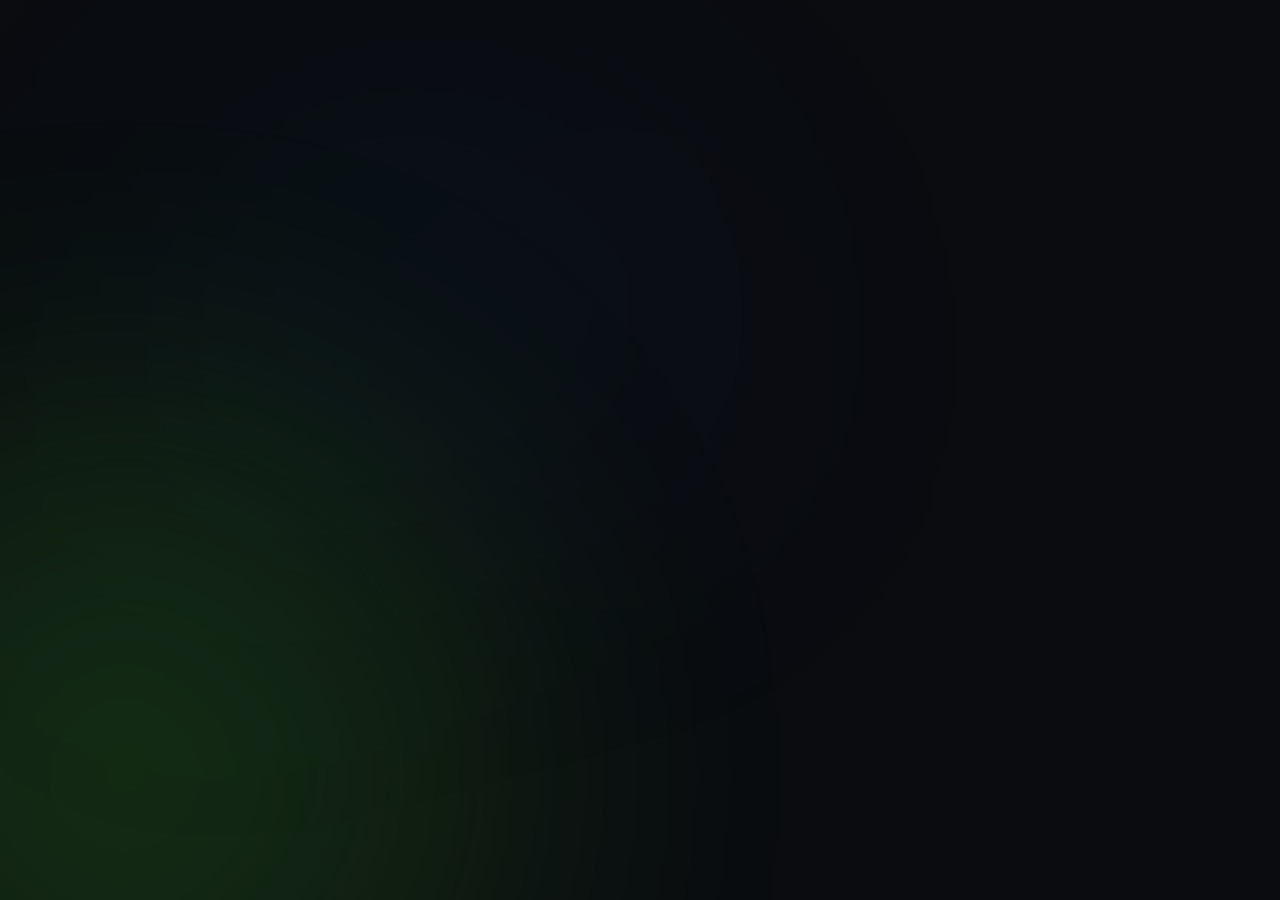
==== index.html @ 6e554c0b "Revert "feat: add Android parity views, navigation drawer, i18n, and motion updates" This reverts co" ====
<!DOCTYPE html>
<html lang="ru">
<head>
  <meta charset="UTF-8">
  <meta name="viewport" content="width=device-width, initial-scale=1.0">
  <meta name="robots" content="noindex, nofollow, noarchive, nosnippet, noimageindex">
  <meta name="googlebot" content="noindex, nofollow, noarchive, nosnippet, noimageindex">
  <meta name="yandex" content="none">
  <meta name="theme-color" content="#0A0C10">
  <meta name="description" content="Xylen Platform: сводка клиентских отчётов Android, сетевых счётчиков и журнала событий приложения.">
  <title>Xylen Platform • Сводка мобильных отчётов</title>
  <link rel="stylesheet" href="css/styles.css?v=2.7.0">
  <link rel="stylesheet" href="css/home-expansion.css?v=1.0.0">
  <link rel="stylesheet" href="css/experience.css?v=1.0.0">
  <link rel="stylesheet" href="css/architecture-motion.css?v=1.1.0">
  <link rel="stylesheet" href="css/xylen-motion.css?v=1.7.0">
  <link rel="icon" type="image/png" href="assets/xylen-icon.png">
  <link rel="stylesheet" href="css/gatekeeper.css?v=1.0.0">
  <script src="js/gatekeeper.js?v=1.0.0"></script>
</head>
<body>
  <!-- ========================================================================
       PRIVATE PROTOTYPE GATEKEEPER OVERLAY
       ======================================================================== -->
  <div id="private-gatekeeper-overlay" class="private-gatekeeper-overlay" style="display:none;">
    <div class="gatekeeper-card">
      <picture>
        <img src="assets/xylen-logo-white.png" alt="Xylen Management" class="gatekeeper-logo">
      </picture>
      <div class="gatekeeper-badge">
        <span class="gatekeeper-badge-dot"></span>
        <span>Приватный прототип</span>
      </div>
      <h1 class="gatekeeper-title">Xylen Platform</h1>
      <p class="gatekeeper-desc">
        Данный портал находится в стадии закрытого тестирования. Просмотр доступен только по персональной пригласительной ссылке владельца проекта.
      </p>
      <form id="gatekeeper-form" class="gatekeeper-form" autocomplete="off">
        <div class="gatekeeper-input-wrap">
          <span class="gatekeeper-icon" aria-hidden="true">🔒</span>
          <input type="password" id="gatekeeper-key-input" class="gatekeeper-input" placeholder="Введите ключ доступа..." autocomplete="current-password" required>
        </div>
        <div id="gatekeeper-error" class="gatekeeper-error"></div>
        <button type="submit" class="gatekeeper-submit-btn">Разблокировать доступ</button>
      </form>
      <div class="gatekeeper-foot-note">
        Если вы перешли по специальной ссылке с ключом, сайт откроется автоматически.
      </div>
    </div>
  </div>
  <!-- ========================================================================
       00 — SHORT TYPOGRAPHIC LOADER (Benchmark Jitter / ROG)
       ======================================================================== -->
  <div id="loading-screen" class="loading-screen">
    <div class="loader-content">
      <div class="loader-logo-wrap">
        <img src="assets/xylen-icon.png" alt="Xylen Monogram" class="loader-icon">
      </div>
      <div class="loader-typographic" id="loader-typographic">
        <span class="char c1">X</span>
        <span class="char c2">Y</span>
        <span class="char c3">L</span>
        <span class="char c4">E</span>
        <span class="char c5">N</span>
      </div>
      <div class="loader-line-track">
        <div class="loader-line-progress"></div>
      </div>
    </div>
  </div>

  <!-- Scroll Progress Indicator Line -->
  <div id="scroll-progress-line" class="scroll-progress-line"></div>

  <!-- ========================================================================
       COMPACT NAVIGATION DRAWER / MODAL
       Opens on clicking hamburger or on mobile screen
       ======================================================================== -->
  <div id="compact-nav-drawer" class="compact-nav-drawer" role="dialog" aria-label="Меню сайта" aria-modal="false" aria-hidden="true" inert>
    <div class="drawer-backdrop" onclick="window.toggleNavDrawer(false);"></div>
    <div class="drawer-sheet">
      <div class="drawer-header">
        <span class="drawer-menu-title">Настройки</span>
        <button class="drawer-close-btn" onclick="window.toggleNavDrawer(false);" aria-label="Закрыть меню">✕</button>
      </div>
      <div class="drawer-footer-controls">
        <!-- Language Switcher inside Drawer -->
        <div class="drawer-control-group">
          <div class="drawer-group-label">Язык интерфейса / Til / Language</div>
          <div class="drawer-lang-row" role="group" aria-label="Язык интерфейса">
            <button class="lang-text-btn active" data-lang="ru" onclick="window.selectLanguage('ru');">
              <span>🇷🇺</span> <span>RU</span>
            </button>
            <button class="lang-text-btn" data-lang="uz" onclick="window.selectLanguage('uz');">
              <span>🇺🇿</span> <span>UZ</span>
            </button>
            <button class="lang-text-btn" data-lang="en" onclick="window.selectLanguage('en');">
              <span>🇬🇧</span> <span>EN</span>
            </button>
          </div>
        </div>

        <!-- Theme Toggle inside Drawer -->
        <div class="drawer-control-group">
          <div class="drawer-group-label">Режим оформления</div>
          <button id="drawer-theme-toggle" class="drawer-theme-pill-btn" onclick="window.toggleTheme();">
            <span id="drawer-theme-icon" class="theme-icon-symbol">☀️</span>
            <span id="drawer-theme-text">Тёмная тема</span>
          </button>
        </div>

        <div class="app-drawer-logout-row">
          <button class="app-drawer-logout-btn" type="button" onclick="window.toggleNavDrawer(false); window.xylenLogout();">
            <span aria-hidden="true">🔒</span>
            <span>Выйти из защищённого режима</span>
          </button>
        </div>
        <!-- Manager Access Console Button -->
        <button type="button" class="btn btn-secondary btn-full drawer-manager-btn" onclick="window.requestAdminConsole(); window.toggleNavDrawer(false);">
          <span class="pulse-dot green"></span>
          <span data-i18n="manager_btn">Менеджер</span>
        </button>
      </div>
    </div>
  </div>

  <!-- ========================================================================
       ALWAYS FLOATING FRAMELESS ISLAND WORKSPACE NAVIGATION
       - Equal 48px height across Logo, Menu, and Hamburger
       - Always pinned at the top on scroll. Zero disappearing, zero second manager!
       ======================================================================== -->
  <header id="top-navbar" class="top-navbar floating-island">
    <div class="nav-island-inner">
      <!-- Xylen Management logo lockup -->
      <a href="#" class="brand-badge-clean" id="brand-badge-logo" onclick="window.switchPage('page-overview'); return false;" title="Xylen Platform">
        <picture class="brand-lockup">
          <img src="assets/xylen-logo-white.png" alt="Xylen Management" class="brand-lockup-dark">
          <img src="assets/xylen-logo.png" alt="" aria-hidden="true" class="brand-lockup-light">
        </picture>
      </a>

      <!-- Wide tab strip with a sliding active state -->
      <nav class="main-nav-menu" id="main-nav-menu" aria-label="Разделы Xylen Workspace">
        <div class="nav-active-pill" id="nav-active-pill"></div>
        <button class="nav-page-btn active" data-page="page-overview" data-i18n="nav_overview">
          Обзор
        </button>
        <button class="nav-page-btn" data-page="page-devices" data-i18n="nav_devices">
          Устройства
        </button>
        <button class="nav-page-btn" data-page="page-traffic" data-i18n="nav_traffic">
          Трафик
        </button>
        <button class="nav-page-btn" data-page="page-releases" data-i18n="nav_releases">
          Релизы
        </button>
        <button class="nav-page-btn" data-page="page-about" data-i18n="nav_about">
          О платформе
        </button>
      </nav>

      <!-- Right Menu Trigger: Exact same 48px height rhythm -->
      <div class="header-menu-pill">
        <button class="header-logout-pill-btn" type="button" onclick="window.xylenLogout();" title="Заблокировать доступ / Выйти" aria-label="Выйти">
          <span class="logout-icon" aria-hidden="true">🔒</span>
          <span class="logout-label">Выход</span>
        </button>
        <button id="compact-hamburger-btn-header" class="header-hamburger-trigger" data-i18n-attr="title:drawer_open;aria-label:drawer_open" title="Открыть меню" aria-label="Открыть меню" aria-controls="compact-nav-drawer" aria-expanded="false" onclick="window.toggleNavDrawer(true);">
          <span class="hamburger-bars-wrap">
            <span class="hamburger-bar"></span>
            <span class="hamburger-bar"></span>
            <span class="hamburger-bar"></span>
          </span>
          <span class="hamburger-txt" data-i18n="menu_btn">Меню</span>
        </button>
      </div>
    </div>
  </header>

  <!-- ========================================================================
       01 — SECTION: OVERVIEW (Hero, Pillars, CTA Buttons, KPIs below, Card Stack)
       ======================================================================== -->
  <main id="page-overview" class="page-section active">
    <div class="container">
      <!-- Spacious Hero Block Inspired by Jitter -->
      <section class="overview-hero-block reveal-on-scroll">
        <canvas id="hero-field" class="hero-field" aria-hidden="true"></canvas>
        <h1 class="hero-statement-title" data-i18n="overview_hero_title">
          Silent Motion
        </h1>
        <p class="hero-statement-desc" data-i18n="overview_hero_sub">
          Платформа собирает отчёты Android только после согласия. Радиопараметры и журнал iOS на сайт не передаются.
        </p>

        <!-- Staggered Animated Technical Pillars Sequence -->
        <div class="hero-engineering-pillars reveal-on-scroll">
          <div class="eng-pillar-card" style="--pillar-delay: 0.08s;">
            <div class="pillar-top-row">
              <span class="pillar-icon">📡</span>
              <span class="pillar-badge">Радиомодем</span>
            </div>
            <h4 class="pillar-title">Прямой съём с радиочипа</h4>
            <p class="pillar-desc">Сайт получает от Android разрешённые операторские сведения и сотовые счётчики, но не параметры сигнала или вышки.</p>
          </div>

          <div class="eng-pillar-card" style="--pillar-delay: 0.16s;">
            <div class="pillar-top-row">
              <span class="pillar-icon">⚡</span>
              <span class="pillar-badge">Отчёт клиента</span>
            </div>
            <h4 class="pillar-title">События приложения</h4>
            <p class="pillar-desc">После согласия Android отправляет события и счётчики в JSON-отчётах.</p>
          </div>

          <div class="eng-pillar-card" style="--pillar-delay: 0.24s;">
            <div class="pillar-top-row">
              <span class="pillar-icon">🛡️</span>
              <span class="pillar-badge">Billing Guard</span>
            </div>
            <h4 class="pillar-title">Доступ владельца</h4>
            <p class="pillar-desc">Подробные отчёты доступны владельцу после проверки Cloudflare Access.</p>
          </div>

          <div class="eng-pillar-card" style="--pillar-delay: 0.32s;">
            <div class="pillar-top-row">
              <span class="pillar-icon">🔋</span>
              <span class="pillar-badge">Локальный журнал</span>
            </div>
            <h4 class="pillar-title">Журнал iOS</h4>
            <p class="pillar-desc">Изученный исходный код iOS хранит журнал на устройстве и не отправляет его в веб API.</p>
          </div>
        </div>

        <!-- Prominent Enlarged Primary CTA Buttons -->
        <div class="hero-actions-row enlarged-cta-row">
          <button class="btn btn-hero-primary-lg" onclick="window.switchPage('page-devices');" data-i18n="btn_hero_connect">
            <span class="pulse-dot green"></span>
            <span>Мониторинг радиоэфира</span>
            <span class="btn-arrow-icon">➔</span>
          </button>
          <button class="btn btn-hero-secondary-lg" onclick="window.switchPage('page-releases');" data-i18n="btn_hero_releases">
            <span class="platforms-mini-icons">
              <img src="assets/icon-android.svg" alt="Android" class="p-icon">
              <img src="assets/icon-ios.svg" alt="iOS" class="p-icon">
            </span>
            <span>Центр загрузки клиентов</span>
          </button>
        </div>

        <!-- Social Proof Strip: Strictly 5 Supported Telecom Operators of Uzbekistan and United Kingdom -->
        <div class="social-proof-strip">
          <div class="social-proof-title" data-i18n="social_proof_title">
            Прямая совместимость с базовыми станциями операторов связи Узбекистана и Великобритании:
          </div>
          <div class="operator-logos-grid">
            <div class="operator-pill"><span class="op-flag">🇺🇿</span> Ucell UZ</div>
            <div class="operator-pill"><span class="op-flag">🇺🇿</span> UMS</div>
            <div class="operator-pill"><span class="op-flag">🇺🇿</span> Beeline UZ</div>
            <div class="operator-pill"><span class="op-flag">🇬🇧</span> O2 UK</div>
            <div class="operator-pill"><span class="op-flag">🇬🇧</span> Three UK</div>
          </div>
        </div>
      </section>

      <section class="consent-interlude reveal-on-scroll" aria-labelledby="consent-interlude-title">
        <div class="consent-interlude-copy">
          <span class="consent-interlude-kicker"><i aria-hidden="true"></i><span data-i18n="interlude_kicker">ПРИНЦИП ПЕРЕДАЧИ · 01</span></span>
          <h2 id="consent-interlude-title"><span data-i18n="interlude_title_lead">Сначала —</span><br><em data-i18n="interlude_title_focus">согласие.</em></h2>
          <p data-i18n="interlude_desc">Android отправляет отчёт только после согласия. Ниже — путь данных от клиента до сводки.</p>
        </div>
        <ol class="consent-interlude-steps" aria-label="Путь отчёта" data-i18n-attr="aria-label:interlude_path_label">
          <li><span class="interlude-step-index">01</span><span data-i18n="interlude_step_1">РАЗРЕШИТЬ</span></li>
          <li><span class="interlude-step-index">02</span><span data-i18n="interlude_step_2">ОТПРАВИТЬ ОТЧЁТ</span></li>
          <li><span class="interlude-step-index">03</span><span data-i18n="interlude_step_3">ПОКАЗАТЬ СВОДКУ</span></li>
        </ol>
        <span class="consent-interlude-orbit" aria-hidden="true"></span>
      </section>

      <section class="data-path-story" id="data-path-story" aria-labelledby="data-path-story-title">
        <div class="data-path-story-heading">
          <div class="data-path-story-copy">
            <span class="data-path-story-kicker"><i aria-hidden="true"></i><span data-i18n="path_story_kicker">XYLEN / ПУТЬ ДАННЫХ · 01—05</span></span>
            <h2 id="data-path-story-title" data-i18n="path_story_title">От согласия до сводки</h2>
            <p data-i18n="path_story_desc">Пять сцен показывают, что сообщает Android, что получает сайт и какие данные остаются на устройстве.</p>
          </div>
          <div class="data-path-progress" aria-hidden="true">
            <span class="data-path-progress-label" data-i18n="path_story_progress">ПЯТЬ ЭТАПОВ</span>
            <span class="data-path-progress-count"><b>01</b><i>/</i>05</span>
            <span class="data-path-progress-track"><i></i><i></i><i></i><i></i><i></i></span>
          </div>
        </div>

        <div class="data-path-stack">
          <article class="data-path-card" data-path-card data-path-side="1" aria-labelledby="path-story-card-1-title">
            <div class="path-card-shell">
              <div class="path-card-copy">
                <div class="path-card-overline"><span>01</span><i></i><span>CONSENT GATE</span></div>
                <h3 id="path-story-card-1-title" data-i18n="path_story_1_title">Согласие включает передачу</h3>
                <p data-i18n="path_story_1_desc">Отчёт Android отправляется в веб-сервис только после действия пользователя.</p>
                <span class="path-card-footnote" data-i18n="path_story_visual_note">АНИМИРОВАННАЯ СХЕМА · НЕ ЖИВЫЕ ДАННЫЕ</span>
              </div>
              <div class="path-card-visual" aria-hidden="true">
                <div class="path-scene-stage scene-consent">
                  <div class="scene-horizon"></div><i class="scene-ring scene-ring-a"></i><i class="scene-ring scene-ring-b"></i><i class="scene-ring scene-ring-c"></i>
                  <span class="scene-signal scene-signal-a"></span><span class="scene-signal scene-signal-b"></span><span class="scene-signal scene-signal-c"></span>
                  <div class="scene-permission-card"><span>XYLEN / ANDROID</span><b>USER CONSENT</b><i class="scene-toggle"><i></i></i><small>TRANSMISSION READY</small></div>
                  <div class="scene-consent-shield"><b>✓</b><small>01</small></div>
                  <span class="scene-shard scene-shard-a"></span><span class="scene-shard scene-shard-b"></span>
                </div>
              </div>
            </div>
          </article>

          <article class="data-path-card" data-path-card data-path-side="-1" aria-labelledby="path-story-card-2-title">
            <div class="path-card-shell">
              <div class="path-card-copy">
                <div class="path-card-overline"><span>02</span><i></i><span>ANDROID REPORT</span></div>
                <h3 id="path-story-card-2-title" data-i18n="path_story_2_title">Клиент формирует отчёт</h3>
                <p data-i18n="path_story_2_desc">Приложение собирает JSON-событие и доступные ему счётчики устройства.</p>
                <span class="path-card-footnote" data-i18n="path_story_visual_note">АНИМИРОВАННАЯ СХЕМА · НЕ ЖИВЫЕ ДАННЫЕ</span>
              </div>
              <div class="path-card-visual" aria-hidden="true">
                <div class="path-scene-stage scene-report">
                  <div class="scene-horizon"></div><i class="scene-ring scene-ring-a"></i><i class="scene-ring scene-ring-b"></i>
                  <div class="scene-report-phone"><i class="scene-phone-speaker"></i><span>REPORT / JSON</span><b>{</b><i class="scene-code-line w-1"></i><i class="scene-code-line w-2"></i><i class="scene-code-line w-3"></i><i class="scene-code-line w-4"></i><b>}</b><small>CLIENT EVENT</small></div>
                  <div class="scene-report-chip scene-report-chip-a"><i></i><span>EVENT</span><b>→</b></div>
                  <div class="scene-report-chip scene-report-chip-b"><i></i><span>COUNTERS</span><b>+</b></div>
                  <span class="scene-report-trail"></span><span class="scene-report-node"></span>
                </div>
              </div>
            </div>
          </article>

          <article class="data-path-card" data-path-card data-path-side="1" aria-labelledby="path-story-card-3-title">
            <div class="path-card-shell">
              <div class="path-card-copy">
                <div class="path-card-overline"><span>03</span><i></i><span>WEB API</span></div>
                <h3 id="path-story-card-3-title" data-i18n="path_story_3_title">API принимает полученные данные</h3>
                <p data-i18n="path_story_3_desc">Доставка зависит от сети. Сервер принимает только те события и счётчики, которые действительно пришли.</p>
                <span class="path-card-footnote" data-i18n="path_story_visual_note">АНИМИРОВАННАЯ СХЕМА · НЕ ЖИВЫЕ ДАННЫЕ</span>
              </div>
              <div class="path-card-visual" aria-hidden="true">
                <div class="path-scene-stage scene-api">
                  <div class="scene-horizon"></div><i class="scene-ring scene-ring-a"></i><i class="scene-ring scene-ring-b"></i><i class="scene-ring scene-ring-c"></i>
                  <span class="scene-api-lane scene-api-lane-a"></span><span class="scene-api-lane scene-api-lane-b"></span><span class="scene-api-lane scene-api-lane-c"></span>
                  <i class="scene-api-packet scene-api-packet-a"></i><i class="scene-api-packet scene-api-packet-b"></i><i class="scene-api-packet scene-api-packet-c"></i>
                  <div class="scene-api-gateway"><i class="scene-gateway-face"></i><i class="scene-gateway-face"></i><i class="scene-gateway-face"></i><b>API</b><small>RECEIVED</small></div>
                  <span class="scene-api-base"></span>
                </div>
              </div>
            </div>
          </article>

          <article class="data-path-card" data-path-card data-path-side="-1" aria-labelledby="path-story-card-4-title">
            <div class="path-card-shell">
              <div class="path-card-copy">
                <div class="path-card-overline"><span>04</span><i></i><span>PUBLIC SUMMARY</span></div>
                <h3 id="path-story-card-4-title" data-i18n="path_story_4_title">Публичная часть показывает сводку</h3>
                <p data-i18n="path_story_4_desc">Открытая страница использует агрегированные полученные отчёты и не выдаёт иллюстрацию за измерение.</p>
                <span class="path-card-footnote" data-i18n="path_story_visual_note">АНИМИРОВАННАЯ СХЕМА · НЕ ЖИВЫЕ ДАННЫЕ</span>
              </div>
              <div class="path-card-visual" aria-hidden="true">
                <div class="path-scene-stage scene-summary">
                  <div class="scene-horizon"></div><i class="scene-ring scene-ring-a"></i><i class="scene-ring scene-ring-b"></i>
                  <div class="scene-summary-orbit"><i></i><i></i><i></i><i></i><i></i><i></i></div>
                  <div class="scene-summary-chart"><span class="scene-chart-label">AGGREGATE VIEW</span><div class="scene-chart-bars"><i></i><i></i><i></i><i></i><i></i><i></i><i></i></div><span class="scene-chart-floor"></span></div>
                  <span class="scene-summary-ray scene-summary-ray-a"></span><span class="scene-summary-ray scene-summary-ray-b"></span>
                  <i class="scene-summary-node scene-summary-node-a"></i><i class="scene-summary-node scene-summary-node-b"></i><i class="scene-summary-node scene-summary-node-c"></i>
                </div>
              </div>
            </div>
          </article>

          <article class="data-path-card" data-path-card data-path-side="1" aria-labelledby="path-story-card-5-title">
            <div class="path-card-shell">
              <div class="path-card-copy">
                <div class="path-card-overline"><span>05</span><i></i><span>ON-DEVICE ONLY</span></div>
                <h3 id="path-story-card-5-title" data-i18n="path_story_5_title">Журнал iOS остаётся на устройстве</h3>
                <p data-i18n="path_story_5_desc">Изученная версия iOS-клиента хранит журнал локально и не отправляет его в веб API.</p>
                <span class="path-card-footnote" data-i18n="path_story_visual_note">АНИМИРОВАННАЯ СХЕМА · НЕ ЖИВЫЕ ДАННЫЕ</span>
              </div>
              <div class="path-card-visual" aria-hidden="true">
                <div class="path-scene-stage scene-ios">
                  <div class="scene-horizon"></div><i class="scene-ring scene-ring-a"></i><i class="scene-ring scene-ring-b"></i>
                  <div class="scene-ios-phone"><i class="scene-ios-notch"></i><span>LOCAL ACTIVITY LOG</span><i class="scene-log-line l-1"></i><i class="scene-log-line l-2"></i><i class="scene-log-line l-3"></i><i class="scene-log-line l-4"></i><i class="scene-log-line l-5"></i><small>ON THIS DEVICE</small></div>
                  <span class="scene-ios-boundary"></span><span class="scene-ios-route"></span><span class="scene-ios-stop">×</span>
                  <i class="scene-ios-node scene-ios-node-a"></i><i class="scene-ios-node scene-ios-node-b"></i>
                </div>
              </div>
            </div>
          </article>
        </div>
      </section>

      <!-- ====================================================================
           DEDICATED KPI SHOWCASE SECTION (Emerged on scroll below the hero)
           Rare 3D tilt, cyber-borders, live odometer numbers, zero clutter
           ==================================================================== -->
      <section class="kpi-showcase-section reveal-on-scroll">
        <div class="kpi-section-lead">
          <span class="kpi-lead-badge"><span class="pulse-dot green"></span> РАДИОЭФИР В РЕАЛЬНОМ ВРЕМЕНИ</span>
          <h3 class="kpi-lead-title">Ключевые показатели сотовой телеметрии</h3>
        </div>

        <div class="kpi-grid-4">
          <div class="kpi-card hover-glow-card" onclick="window.switchPage('page-devices');">
            <div class="kpi-header">
              <span class="kpi-tag" data-i18n="kpi_devices">Реальные устройства</span>
              <span class="pulse-dot green"></span>
            </div>
            <div class="kpi-number" id="kpi-devices-count">—</div>
            <div class="kpi-sub" data-i18n="kpi_devices_sub">активно в радиоэфире</div>
          </div>

          <div class="kpi-card hover-glow-card" onclick="window.switchPage('page-devices');">
            <div class="kpi-header">
              <span class="kpi-tag" data-i18n="kpi_sims">Активные SIM-слоты</span>
              <span class="pulse-dot cyan"></span>
            </div>
            <div class="kpi-number" id="kpi-sims-count">—</div>
            <div class="kpi-sub" data-i18n="kpi_sims_sub">обнаружено в аппаратах</div>
          </div>

          <div class="kpi-card hover-glow-card" onclick="window.switchPage('page-traffic');">
            <div class="kpi-header">
              <span class="kpi-tag" data-i18n="kpi_traffic">Сотовый трафик</span>
              <span class="pulse-dot green"></span>
            </div>
            <div class="kpi-number" id="kpi-traffic-count">—</div>
            <div class="kpi-sub" data-i18n="kpi_traffic_sub">счётчики из Android-отчётов</div>
          </div>

          <div class="kpi-card hover-glow-card" onclick="window.switchPage('page-traffic');">
            <div class="kpi-header">
              <span class="kpi-tag" data-i18n="kpi_speed">Скорость радиоканала</span>
              <span class="pulse-dot cyan"></span>
            </div>
            <div class="kpi-number" id="kpi-speed-count">—</div>
            <div class="kpi-sub" data-i18n="kpi_speed_sub">текущий поток SIM-данных</div>
          </div>
        </div>
      </section>

      <!-- ====================================================================
           INTERACTIVE ROTATING MOTION MODULES CAROUSEL
           Exactly 5 modules in a continuous auto-sliding horizontal track
           ==================================================================== -->
      <section class="motion-carousel-section reveal-on-scroll">
        <div class="section-title-strip">
          <div>
            <h2 class="section-heading" data-i18n="motion_section_title">Инженерные модули Xylen Motion</h2>
            <p class="section-desc" data-i18n="motion_section_sub">5 интерактивных непрерывно вращающихся компонентов контроля радиоканала и сотовой телеметрии</p>
          </div>
          <div class="carousel-control-pills">
            <button class="carousel-btn prev" id="carousel-prev-btn" title="Назад">‹</button>
            <button class="carousel-btn next" id="carousel-next-btn" title="Вперед">›</button>
          </div>
        </div>

        <!-- Auto-Rotating Horizontal Carousel Container -->
        <div class="motion-carousel-viewport" id="motion-carousel-viewport">
          <div class="motion-carousel-track" id="motion-carousel-track">
            
            <!-- Module 1: user-controlled consent -->
            <div class="motion-card hover-glow-card" data-module-id="mod-spectrum" onclick="window.openMotionModal('mod-spectrum');">
              <div class="motion-preview-box">
                <video class="motion-preview-video" autoplay loop muted playsinline preload="none" aria-hidden="true"><source src="assets/motion-consent.webm" type="video/webm"></video>
                <span class="motion-video-shade" aria-hidden="true"></span>
                <span class="motion-video-index" aria-hidden="true">XYLEN / 01 — 05</span>
                <div class="motion-play-tag">↻ Видео-схема · цикл</div>
              </div>
              <div class="motion-card-footer">
                <div class="motion-badge">01 • Согласие</div>
                <div class="motion-title" data-i18n="mod1_title">Согласие пользователя</div>
                <div class="motion-sub" data-i18n="mod1_sub">Отправка Android-отчёта включается самим пользователем.</div>
              </div>
            </div>

            <!-- Module 2: Android client report -->
            <div class="motion-card hover-glow-card" data-module-id="mod-deltastream" onclick="window.openMotionModal('mod-deltastream');">
              <div class="motion-preview-box">
                <video class="motion-preview-video" autoplay loop muted playsinline preload="none" aria-hidden="true"><source src="assets/motion-report.webm" type="video/webm"></video>
                <span class="motion-video-shade" aria-hidden="true"></span>
                <span class="motion-video-index" aria-hidden="true">XYLEN / 02 — 05</span>
                <div class="motion-play-tag">↻ Видео-схема · цикл</div>
              </div>
              <div class="motion-card-footer">
                <div class="motion-badge">02 • Отчёт</div>
                <div class="motion-title" data-i18n="mod2_title">Отчёт приложения</div>
                <div class="motion-sub" data-i18n="mod2_sub">JSON-события и доступные клиентские счётчики.</div>
              </div>
            </div>

            <!-- Module 3: public aggregate -->
            <div class="motion-card hover-glow-card" data-module-id="mod-vault" onclick="window.openMotionModal('mod-vault');">
              <div class="motion-preview-box">
                <video class="motion-preview-video" autoplay loop muted playsinline preload="none" aria-hidden="true"><source src="assets/motion-summary.webm" type="video/webm"></video>
                <span class="motion-video-shade" aria-hidden="true"></span>
                <span class="motion-video-index" aria-hidden="true">XYLEN / 03 — 05</span>
                <div class="motion-play-tag">↻ Видео-схема · цикл</div>
              </div>
              <div class="motion-card-footer">
                <div class="motion-badge">03 • Сводка</div>
                <div class="motion-title" data-i18n="mod3_title">Публичная сводка</div>
                <div class="motion-sub" data-i18n="mod3_sub">Открытый endpoint показывает агрегированные числа.</div>
              </div>
            </div>

            <!-- Module 4: owner-only access -->
            <div class="motion-card hover-glow-card" data-module-id="mod-celltower" onclick="window.openMotionModal('mod-celltower');">
              <div class="motion-preview-box">
                <video class="motion-preview-video" autoplay loop muted playsinline preload="none" aria-hidden="true"><source src="assets/motion-access.webm" type="video/webm"></video>
                <span class="motion-video-shade" aria-hidden="true"></span>
                <span class="motion-video-index" aria-hidden="true">XYLEN / 04 — 05</span>
                <div class="motion-play-tag">↻ Видео-схема · цикл</div>
              </div>
              <div class="motion-card-footer">
                <div class="motion-badge">04 • Доступ</div>
                <div class="motion-title" data-i18n="mod4_title">Просмотр владельцем</div>
                <div class="motion-sub" data-i18n="mod4_sub">Подробный журнал закрыт проверкой Cloudflare Access.</div>
              </div>
            </div>

            <!-- Module 5: local iOS activity log -->
            <div class="motion-card hover-glow-card" data-module-id="mod-billing" onclick="window.openMotionModal('mod-billing');">
              <div class="motion-preview-box">
                <video class="motion-preview-video" autoplay loop muted playsinline preload="none" aria-hidden="true"><source src="assets/motion-ios-local.webm" type="video/webm"></video>
                <span class="motion-video-shade" aria-hidden="true"></span>
                <span class="motion-video-index" aria-hidden="true">XYLEN / 05 — 05</span>
                <div class="motion-play-tag">↻ Видео-схема · цикл</div>
              </div>
              <div class="motion-card-footer">
                <div class="motion-badge">05 • iOS</div>
                <div class="motion-title" data-i18n="mod5_title">Журнал iOS</div>
                <div class="motion-sub" data-i18n="mod5_sub">В этой версии приложения журнал остаётся на устройстве.</div>
              </div>
            </div>

            <!-- Duplicate Set for Seamless Continuous Infinite Orbit Loop (Cards 6 to 10) -->
            <!-- Module 1 Dup: user-controlled consent -->
            <div class="motion-card hover-glow-card" data-module-id="mod-spectrum" onclick="window.openMotionModal('mod-spectrum');">
              <div class="motion-preview-box">
                <video class="motion-preview-video" autoplay loop muted playsinline preload="none" aria-hidden="true"><source src="assets/motion-consent.webm" type="video/webm"></video>
                <span class="motion-video-shade" aria-hidden="true"></span>
                <span class="motion-video-index" aria-hidden="true">XYLEN / 01 — 05</span>
                <div class="motion-play-tag">↻ Видео-схема · цикл</div>
              </div>
              <div class="motion-card-footer">
                <div class="motion-badge">01 • Согласие</div>
                <div class="motion-title" data-i18n="mod1_title">Согласие пользователя</div>
                <div class="motion-sub" data-i18n="mod1_sub">Отправка Android-отчёта включается самим пользователем.</div>
              </div>
            </div>

            <!-- Module 2 Dup: Android client report -->
            <div class="motion-card hover-glow-card" data-module-id="mod-deltastream" onclick="window.openMotionModal('mod-deltastream');">
              <div class="motion-preview-box">
                <video class="motion-preview-video" autoplay loop muted playsinline preload="none" aria-hidden="true"><source src="assets/motion-report.webm" type="video/webm"></video>
                <span class="motion-video-shade" aria-hidden="true"></span>
                <span class="motion-video-index" aria-hidden="true">XYLEN / 02 — 05</span>
                <div class="motion-play-tag">↻ Видео-схема · цикл</div>
              </div>
              <div class="motion-card-footer">
                <div class="motion-badge">02 • Отчёт</div>
                <div class="motion-title" data-i18n="mod2_title">Отчёт приложения</div>
                <div class="motion-sub" data-i18n="mod2_sub">JSON-события и доступные клиентские счётчики.</div>
              </div>
            </div>

            <!-- Module 3 Dup: public aggregate -->
            <div class="motion-card hover-glow-card" data-module-id="mod-vault" onclick="window.openMotionModal('mod-vault');">
              <div class="motion-preview-box">
                <video class="motion-preview-video" autoplay loop muted playsinline preload="none" aria-hidden="true"><source src="assets/motion-summary.webm" type="video/webm"></video>
                <span class="motion-video-shade" aria-hidden="true"></span>
                <span class="motion-video-index" aria-hidden="true">XYLEN / 03 — 05</span>
                <div class="motion-play-tag">↻ Видео-схема · цикл</div>
              </div>
              <div class="motion-card-footer">
                <div class="motion-badge">03 • Сводка</div>
                <div class="motion-title" data-i18n="mod3_title">Публичная сводка</div>
                <div class="motion-sub" data-i18n="mod3_sub">Открытый endpoint показывает агрегированные числа.</div>
              </div>
            </div>

            <!-- Module 4 Dup: owner-only access -->
            <div class="motion-card hover-glow-card" data-module-id="mod-celltower" onclick="window.openMotionModal('mod-celltower');">
              <div class="motion-preview-box">
                <video class="motion-preview-video" autoplay loop muted playsinline preload="none" aria-hidden="true"><source src="assets/motion-access.webm" type="video/webm"></video>
                <span class="motion-video-shade" aria-hidden="true"></span>
                <span class="motion-video-index" aria-hidden="true">XYLEN / 04 — 05</span>
                <div class="motion-play-tag">↻ Видео-схема · цикл</div>
              </div>
              <div class="motion-card-footer">
                <div class="motion-badge">04 • Доступ</div>
                <div class="motion-title" data-i18n="mod4_title">Просмотр владельцем</div>
                <div class="motion-sub" data-i18n="mod4_sub">Подробный журнал закрыт проверкой Cloudflare Access.</div>
              </div>
            </div>

            <!-- Module 5 Dup: local iOS activity log -->
            <div class="motion-card hover-glow-card" data-module-id="mod-billing" onclick="window.openMotionModal('mod-billing');">
              <div class="motion-preview-box">
                <video class="motion-preview-video" autoplay loop muted playsinline preload="none" aria-hidden="true"><source src="assets/motion-ios-local.webm" type="video/webm"></video>
                <span class="motion-video-shade" aria-hidden="true"></span>
                <span class="motion-video-index" aria-hidden="true">XYLEN / 05 — 05</span>
                <div class="motion-play-tag">↻ Видео-схема · цикл</div>
              </div>
              <div class="motion-card-footer">
                <div class="motion-badge">05 • iOS</div>
                <div class="motion-title" data-i18n="mod5_title">Журнал iOS</div>
                <div class="motion-sub" data-i18n="mod5_sub">В этой версии приложения журнал остаётся на устройстве.</div>
              </div>
            </div>

          </div>
        </div>
      </section>

      <!-- Client Telemetry Ingestion Strip -->
      <section class="quick-connect-strip reveal-on-scroll">
        <div class="quick-connect-card">
          <div class="connect-info-block">
            <div class="connect-title" data-i18n="connect_title">Шлюз приёма мобильных клиентов Xylen</div>
            <div class="connect-desc" data-i18n="connect_desc">Android отправляет отчёты только после согласия. Изученный исходный код iOS хранит журнал на устройстве.</div>
          </div>
          <div class="connect-actions-block">
            <button class="btn btn-cyan" onclick="window.switchPage('page-releases');">
              <img src="assets/icon-android.svg" alt="Android" style="width:16px; height:16px;">
              <span data-i18n="connect_android">Android клиент</span>
            </button>
            <button class="btn btn-secondary" onclick="window.switchPage('page-releases');">
              <img src="assets/icon-ios.svg" alt="iOS" style="width:16px; height:16px;">
              <span data-i18n="connect_ios">iOS клиент</span>
            </button>
          </div>
        </div>
      </section>
    </div>
  </main>

  <!-- ========================================================================
       02 — SECTION: DEVICES (Live Cellular Radio Receiver & SIM Registry)
       Zero Fake Devices • Cellular-Only Data Rules
       ======================================================================== -->
  <main id="page-devices" class="page-section">
    <div class="container">
      <div class="section-title-strip reveal-on-scroll">
        <div style="display:flex; justify-content:space-between; align-items:flex-end; width:100%; flex-wrap:wrap; gap:16px;">
          <div>
            <h1 class="section-heading" data-i18n="devices_hero_title">Мониторинг пользователей и расхода</h1>
            <p class="section-desc" data-i18n="devices_hero_sub">Контроль команды в реальном времени: кто авторизован в приложении, на каких экранах находится, какие функции запускает и сколько тратит сотового трафика.</p>
          </div>
          <div style="display:flex; gap:10px; align-items:center;">
            <div class="card-status-badge">
              <span class="pulse-dot green"></span>
              <span>ШЛЮЗ СИНХРОНИЗАЦИИ АКТИВЕН</span>
            </div>
            <button class="btn btn-secondary btn-compact" onclick="window.refreshAuditNow();" title="Обновить сейчас">
              🔄 Обновить
            </button>
          </div>
        </div>
      </div>

      <!-- Quick Metrics Bar -->
      <div class="audit-kpi-bar reveal-on-scroll">
        <div class="audit-kpi-pill">
          <span class="kpi-label">Всего тестировщиков</span>
          <strong class="kpi-val" id="audit-kpi-total-users">0</strong>
        </div>
        <div class="audit-kpi-pill">
          <span class="kpi-label">Сейчас в сети</span>
          <strong class="kpi-val cyan" id="audit-kpi-online-users">0</strong>
        </div>
        <div class="audit-kpi-pill">
          <span class="kpi-label">Израсходовано за сегодня</span>
          <strong class="kpi-val green" id="audit-kpi-total-spend">0 МБ</strong>
        </div>
        <div class="audit-kpi-pill">
          <span class="kpi-label">Зафиксировано действий</span>
          <strong class="kpi-val" id="audit-kpi-total-actions">0</strong>
        </div>
      </div>

      <!-- Section: Active Users & Testers Grid -->
      <div class="user-audit-section reveal-on-scroll">
        <div class="user-audit-header">
          <h2 class="user-audit-title">Тестировщики приложения (Кто где находится и что использует)</h2>
        </div>
        <div id="audit-users-grid" class="audit-users-grid">
          <!-- Rendered dynamically by app.js -->
        </div>
      </div>

      <!-- Section: 2 Columns (Live Activity Feed + Spend Breakdown) -->
      <div class="audit-columns-row reveal-on-scroll">
        <!-- Column 1: Live Activity Feed (Кто куда заходит) -->
        <div class="audit-column-card">
          <div class="column-card-header">
            <div class="header-left">
              <span class="pulse-dot green"></span>
              <h3>Хронология действий (Кто куда заходит)</h3>
            </div>
            <span class="column-badge">LIVE STREAM</span>
          </div>
          <div class="audit-feed-scroll" id="audit-feed-container">
            <!-- Rendered dynamically by app.js -->
          </div>
        </div>

        <!-- Column 2: Data Spend Leaderboard (Кто сколько тратит) -->
        <div class="audit-column-card">
          <div class="column-card-header">
            <div class="header-left">
              <span class="pulse-dot cyan"></span>
              <h3>Расход трафика по пользователям</h3>
            </div>
            <span class="column-badge">CELLULAR DATA</span>
          </div>
          <div class="audit-spend-scroll" id="audit-spend-container">
            <!-- Rendered dynamically by app.js -->
          </div>
        </div>
      </div>

      <!-- Legacy devices container kept invisible for backward compatibility -->
      <div id="devices-container" style="display:none;"></div>
    </div>
  </main>

  <!-- ========================================================================
       03 — SECTION: TRAFFIC (Мониторинг сотового трафика)
       Standby Mode Waveform until real device transmits
       ======================================================================== -->
  <main id="page-traffic" class="page-section">
    <div class="container">
      <div class="section-title-strip reveal-on-scroll">
        <div>
          <h1 class="section-heading" data-i18n="traffic_hero_title">Мониторинг сотового трафика</h1>
          <p class="section-desc" data-i18n="traffic_hero_sub">Прямой поток микро-дельта пакетов (24 байта), мгновенная скорость и учет расхода подключенных устройств. Фиксируется исключительно сотовая связь.</p>
        </div>
        <div class="cellular-only-pill" data-i18n="traffic_cellular_only_badge">
          МОБИЛЬНЫЕ СЧЁТЧИКИ ИЗ ОТЧЁТОВ
        </div>
      </div>

      <!-- Dynamic Live Fluid Canvas Waveform -->
      <div class="traffic-pulse-card reveal-on-scroll">
        <div class="pulse-card-header">
          <div style="display:flex; align-items:center; gap:12px;">
            <span class="pulse-dot" id="waveform-status-dot"></span>
            <span class="pulse-card-title">Live Telemetry Waveform</span>
          </div>
          <div class="card-status-badge" id="waveform-status-badge">
            <span class="pulse-dot" id="waveform-badge-dot"></span>
            <span id="waveform-status-text" data-i18n="traffic_standby_badge">РЕЖИМ ОЖИДАНИЯ • СТЕНДБАЙ</span>
          </div>
        </div>

        <div class="traffic-canvas-wrap">
          <canvas id="traffic-canvas" width="1200" height="260"></canvas>
        </div>

        <div class="traffic-numbers-row">
          <div class="traffic-stat-item">
            <span class="stat-label" data-i18n="traffic_speed_label">Текущая скорость SIM:</span>
            <div class="stat-number cyan" id="traffic-live-speed">—</div>
          </div>
          <div class="traffic-stat-item">
            <span class="stat-label" data-i18n="traffic_today_label">Сотовый расход за сегодня:</span>
            <div class="stat-number" id="traffic-live-today">0.0 МБ</div>
          </div>
          <div class="traffic-stat-item">
            <span class="stat-label" data-i18n="traffic_packet_label">Получено событий:</span>
            <div class="stat-number" id="traffic-delta-size">—</div>
          </div>
        </div>
      </div>

      <!-- Client-reported network counters notice -->
      <div class="wifi-exclusion-card reveal-on-scroll">
        <span class="shield-badge">🛡️ БИЛЛИНГ И БЕЗОПАСНОСТЬ</span>
        <p data-i18n="traffic_wifi_excluded_notice">Сводка строится по мобильным счётчикам, присланным Android-клиентом. Сайт не проверяет тип сетевого интерфейса независимо.</p>
      </div>
    </div>
  </main>

  <!-- ========================================================================
       04 — SECTION: RELEASES & STEP-BY-STEP INSTALLATION GUIDES
       Separate clear onboarding for Android and iOS
       ======================================================================== -->
  <main id="page-releases" class="page-section">
    <div class="container">
      <div class="section-title-strip reveal-on-scroll">
        <h1 class="section-heading" data-i18n="releases_hero_title">Центр загрузки приложений</h1>
        <p class="section-desc" data-i18n="releases_hero_sub">Актуальные ссылки и сведения о доступных сборках Android и iOS.</p>
      </div>

      <!-- Two Clear Platform Cards: Android & iOS -->
      <div class="release-dual-platforms-grid reveal-on-scroll" id="releases-primary-grid">
        <!-- Google Android Card -->
        <div class="platform-install-card hover-glow-card">
          <div class="platform-card-header">
            <img src="assets/icon-android.svg" alt="Android" class="platform-big-icon">
            <div>
              <div class="platform-title" data-i18n="platform_android_title">Google Android</div>
              <div class="platform-subtitle" data-i18n="platform_android_desc">Клиент фоновой телеметрии для смартфонов и модемов Android 8.0 – 15.0+ (Samsung, Xiaomi, Pixel).</div>
            </div>
          </div>

          <div class="platform-meta-strip">
            <span class="spec-pill">Версия v5.3 (Сборка 29)</span>
            <span class="spec-pill">16.3 MB</span>
            <span class="spec-pill">Расход батареи &lt;0.1%</span>
          </div>

          <div class="platform-card-actions">
            <a href="https://files.catbox.moe/8uk579.apk" class="btn btn-cyan btn-full btn-large" data-i18n="btn_install_android">
              Скачать для Android
            </a>
            <button class="btn btn-secondary btn-full" onclick="window.openQrModal('https://files.catbox.moe/8uk579.apk', 'Android Release v5.3');">
              Показать QR-код для установки
            </button>
          </div>
        </div>

        <!-- Apple iOS Card -->
        <div class="platform-install-card hover-glow-card">
          <div class="platform-card-header">
            <img src="assets/icon-ios.svg" alt="iOS" class="platform-big-icon">
            <div>
              <div class="platform-title" data-i18n="platform_ios_title">Apple iOS</div>
              <div class="platform-subtitle" data-i18n="platform_ios_desc">Доступность сборки и способ установки зависят от текущей версии. В проверенном клиенте журнал активности хранится на устройстве.</div>
            </div>
          </div>

          <div class="platform-meta-strip">
            <span class="spec-pill">Версия v5.2 (Сборка 28)</span>
            <span class="spec-pill">1.8 MB</span>
            <span class="spec-pill" data-i18n="ios_local_log">Журнал активности хранится локально</span>
          </div>

          <div class="platform-card-actions">
            <a href="https://files.catbox.moe/f0mefz.ipa" class="btn btn-cyan btn-full btn-large" data-i18n="btn_install_ios">
              Установить на iOS
            </a>
            <button class="btn btn-secondary btn-full" onclick="window.openQrModal('https://files.catbox.moe/f0mefz.ipa', 'iOS Release v5.2');">
              Показать QR-код для установки
            </button>
          </div>
        </div>
      </div>

      <!-- Detailed Step-by-Step Installation Guides -->
      <section class="installation-guide-section reveal-on-scroll">
        <div class="guide-header">
          <h2 class="guide-heading" data-i18n="install_guide_title">Инструкция по установке на устройства</h2>
          <p class="guide-desc" data-i18n="install_guide_sub">Пошаговое руководство по установке и первой настройке для Android и iOS:</p>
        </div>

        <!-- Guide Selector Tabs -->
        <div class="guide-tabs-row">
          <button class="guide-tab-btn active" id="tab-btn-android" onclick="window.switchGuideTab('android');">
            <img src="assets/icon-android.svg" alt="" style="width:16px; height:16px;">
            <span data-i18n="tab_android_guide">Инструкция для Android</span>
          </button>
          <button class="guide-tab-btn" id="tab-btn-ios" onclick="window.switchGuideTab('ios');">
            <img src="assets/icon-ios.svg" alt="" style="width:16px; height:16px;">
            <span data-i18n="tab_ios_guide">Инструкция для iOS</span>
          </button>
        </div>

        <!-- Android Guide Panel -->
        <div class="guide-body-panel active" id="guide-panel-android">
          <div class="steps-grid">
            <div class="step-card">
              <div class="step-badge">Шаг 1</div>
              <h4 class="step-title" data-i18n="android_step1_title">1. Скачивание установочного пакета</h4>
              <p class="step-desc" data-i18n="android_step1_desc">Нажмите «Скачать для Android» или отсканируйте QR-код смартфоном. Файл загрузится в папку «Загрузки».</p>
            </div>
            <div class="step-card">
              <div class="step-badge">Шаг 2</div>
              <h4 class="step-title" data-i18n="android_step2_title">2. Разрешение установки из внешних источников</h4>
              <p class="step-desc" data-i18n="android_step2_desc">При открытии файла система безопасности Android может запросить разрешение. Нажмите «Настройки» и включите тумблер «Разрешить установку из этого источника».</p>
            </div>
            <div class="step-card">
              <div class="step-badge">Шаг 3</div>
              <h4 class="step-title" data-i18n="android_step3_title">3. Выдача системных прав телеметрии</h4>
              <p class="step-desc" data-i18n="android_step3_desc">Android может запросить разрешение для отдельных функций. Перед выдачей прочитайте системный запрос; разрешения сами по себе не означают, что данные радиосети передаются в веб-отчёте.</p>
            </div>
            <div class="step-card">
              <div class="step-badge">Шаг 4</div>
              <h4 class="step-title" data-i18n="android_step4_title">4. Автономная фоновая работа</h4>
              <p class="step-desc" data-i18n="android_step4_desc">Работа в фоне зависит от настроек Android, ограничений аккумулятора и доступности сети. Проверьте разрешения приложения и настройте фоновые ограничения так, как вам удобно.</p>
            </div>
          </div>
        </div>

        <!-- iOS Guide Panel -->
        <div class="guide-body-panel" id="guide-panel-ios">
          <div class="steps-grid">
            <div class="step-card">
              <div class="step-badge">Шаг 1</div>
              <h4 class="step-title" data-i18n="ios_step1_title">1. Загрузка установочного пакета</h4>
              <p class="step-desc" data-i18n="ios_step1_desc">Используйте актуальную ссылку и инструкции владельца; способ установки зависит от доступной сборки.</p>
            </div>
            <div class="step-card">
              <div class="step-badge">Шаг 2</div>
              <h4 class="step-title" data-i18n="ios_step2_title">2. Проверьте источник приложения</h4>
              <p class="step-desc" data-i18n="ios_step2_desc">Используйте инструкцию владельца проекта для текущей сборки. Перед установкой проверьте источник файла и издателя.</p>
            </div>
            <div class="step-card">
              <div class="step-badge">Шаг 3</div>
              <h4 class="step-title" data-i18n="ios_step3_title">3. Локальный журнал</h4>
              <p class="step-desc" data-i18n="ios_step3_desc">В проверенной версии клиента журнал активности хранится на устройстве и не отправляется в веб-аудит.</p>
            </div>
            <div class="step-card">
              <div class="step-badge">Шаг 4</div>
              <h4 class="step-title" data-i18n="ios_step4_title">4. Что не подтверждено</h4>
              <p class="step-desc" data-i18n="ios_step4_desc">Live Activities, SIM-виджет и скорость в реальном времени в этой версии не подтверждены.</p>
            </div>
          </div>
        </div>
      </section>

      <!-- Release notes for the selected build -->
      <div class="whats-new-card reveal-on-scroll">
        <h3 class="whats-new-title" data-i18n="releases_whats_new">Что нового в версии v5.2:</h3>
        <ul class="whats-new-list-items" id="whats-new-list-items">
          <!-- Rendered by app.js -->
        </ul>
      </div>

      <!-- Previous Versions Archive -->
      <div class="archive-section reveal-on-scroll">
        <h3 class="archive-heading" data-i18n="releases_archive_title">Предыдущие версии</h3>
        <div class="archive-list" id="releases-archive-container">
          <!-- Rendered by app.js -->
        </div>
      </div>
    </div>
  </main>

  <!-- ========================================================================
       05 — SECTION: ABOUT (О платформе — Глубокое наполнение, Гулистан)
       ======================================================================== -->
  <main id="page-about" class="page-section">
    <div class="container" style="max-width: 1040px;">
      <div class="about-clean-card reveal-on-scroll">
        <span class="eyebrow">XYLEN PLATFORM</span>
        <h1 class="section-heading">О платформе</h1>
        <p class="about-body-text">Xylen объединяет Android-клиент и веб-панель для просмотра событий приложения и счётчиков сотовой загрузки, которые клиент отправил с согласия пользователя.</p>
        <section class="info-article"><h2>Назначение платформы</h2><p>Панель помогает владельцу увидеть зарегистрированные Android-устройства, недавние отчёты, дневные счётчики и действия, сообщённые приложением. Публичная часть показывает только агрегированные сведения.</p></section>
        <section class="info-article"><h2>Как устроен обмен данными</h2><p>После согласия Android отправляет JSON-отчёт в /api/audit по HTTPS. Cloudflare Pages Function принимает его; постоянное хранение использует настроенный KV binding. Подробные записи доступны после проверки Cloudflare Access и email владельца.</p></section>
        <section class="info-article"><h2>Границы возможностей</h2><p>Сайт показывает значения, сообщённые клиентом, и не проверяет их независимо. Он не измеряет скорость радио в реальном времени и не получает данные о вышках. Изученный исходный код iOS хранит журнал локально и не отправляет его в этот веб API.</p></section>
      </div>
    </div>
  </main>

  <!-- ========================================================================
       06 — SECTION: PRIVACY (ЗРУ-547 Республики Узбекистан и UK GDPR / DPA 2018)
       ======================================================================== -->
  <main id="page-privacy" class="page-section">
    <div class="container" style="max-width: 1040px;">
      <div class="privacy-clean-card reveal-on-scroll">
        <span class="eyebrow">XYLEN PLATFORM</span>
        <h1 class="section-heading">Конфиденциальность</h1>
        <p class="section-desc">Здесь описан поток данных в изученных версиях сайта и мобильных клиентов. Это техническая информация, а не юридическое заключение; оператор должен определить применимые требования и основания обработки.</p>
        <section class="legal-article-block"><h2 class="legal-title">Данные Android-отчёта</h2><p class="legal-text">После согласия Android отправляет ID установки, модель, имя тестировщика, экран, действие и детали, оператора, дневные и сессионные счётчики, а также сведения об активных или использованных сегодня SIM-профилях. Значения сообщает клиент, сервер не проверяет их независимо.</p></section>
        <section class="legal-article-block"><h2 class="legal-title">Что не передаётся в веб-аудит</h2><p class="legal-text">Веб audit API не получает номера телефона, ICCID, IMSI, идентификаторы вышек или измерения радиосигнала. Изученный код iOS хранит журнал на устройстве. Отдельный Android portal API может передавать данные на другой сервис при настройке.</p></section>
        <section class="legal-article-block"><h2 class="legal-title">Назначение и доступ</h2><p class="legal-text">Публичный endpoint возвращает агрегированные числа и сотовые счётчики. Подробные записи требуют проверки Cloudflare Access и соответствия email владельца.</p></section>
        <section class="legal-article-block"><h2 class="legal-title">Хранение и удаление</h2><p class="legal-text">Сервер хранит последнюю запись устройства до удаления оператором; журнал ограничен последними 200 событиями. Отзыв согласия прекращает будущую отправку, но сам по себе не удаляет уже сохранённые записи.</p></section>
        <section class="legal-article-block"><h2 class="legal-title">Защита и правовые сведения</h2><p class="legal-text">Передача идёт по HTTPS. Оператору следует проверить применимость Закона Республики Узбекистан № ЗРУ-547 «О персональных данных», UK GDPR и Data Protection Act 2018. Эта страница не подтверждает соблюдение законодательства, расположение хранилища или шифрование данных на сервере.</p></section>
      </div>
    </div>
  </main>

  <!-- ========================================================================
       07 — SECTION: ADMIN (Изолированная консоль менеджера)
       ======================================================================== -->
  <main id="page-admin" class="page-section">
    <div class="container">
      <div class="section-title-strip reveal-on-scroll">
        <div style="display:flex; justify-content:space-between; align-items:flex-end; width:100%; flex-wrap:wrap; gap:16px;">
          <div>
            <h1 class="section-heading" data-i18n="admin_auth_title">Консоль Мастер-Менеджера</h1>
            <p class="section-desc">Сводка полученных отчётов Android и журнал событий приложения.</p>
          </div>
          <button class="btn btn-secondary btn-compact" onclick="window.logoutAdminConsole();">
            Выйти из консоли
          </button>
        </div>
      </div>

      <!-- Admin Actions Grid -->
      <div class="admin-grid-2 reveal-on-scroll">
        <div class="admin-panel-card">
          <div class="admin-card-header">
            <span class="admin-badge">Служебные действия</span>
            <h3>Управление реальными устройствами</h3>
          </div>
          <div class="admin-actions-list">
            <button class="btn btn-cyan btn-full" onclick="window.injectTestRealDevice();">
              + Добавить устройство
            </button>
            <button class="btn btn-danger-subtle btn-full" onclick="window.clearAllDevices();">
              Очистить активные узлы
            </button>
            <button class="btn btn-secondary btn-full" onclick="window.regeneratePairingToken();">
              Обновить ключ сопряжения шлюза
            </button>
          </div>
        </div>

        <div class="admin-panel-card">
          <div class="admin-card-header">
            <span class="admin-badge">Доступ и отчётность</span>
            <h3>Как устроена веб-сводка</h3>
          </div>
          <div class="system-health-rows">
            <div class="health-row">
              <span>Источник показаний:</span>
              <strong class="green">Android-клиент после согласия</strong>
            </div>
            <div class="health-row">
              <span>Приём отчёта:</span>
              <strong class="cyan">Веб API проекта</strong>
            </div>
            <div class="health-row">
              <span>Публичный ответ:</span>
              <strong>Агрегированные значения</strong>
            </div>
            <div class="health-row">
              <span>Радиоизмерения:</span>
              <strong class="green">В веб-отчёте не передаются</strong>
            </div>
            <div class="health-row">
              <span>Подробные записи:</span>
              <strong class="green">Доступ владельца через Cloudflare Access</strong>
            </div>
          </div>
        </div>
      </div>

      <!-- Activity Log in Admin -->
      <div class="admin-log-card reveal-on-scroll" style="margin-top: 28px;">
        <h3 class="admin-log-title" data-i18n="admin_visitors_title">Журнал аудита сессий и подключений</h3>
        <div class="table-responsive">
          <table class="data-table">
            <thead>
              <tr>
                <th>Время</th>
                <th>Устройство / Узел</th>
                <th>Категория</th>
                <th>Действие</th>
                <th>Инженерные детали</th>
              </tr>
            </thead>
            <tbody id="admin-activities-tbody">
              <!-- Rendered by app.js -->
            </tbody>
          </table>
        </div>
      </div>
    </div>
  </main>

  <!-- ========================================================================
       MODAL: QR CODE FOR MOBILE INSTALLATION
       ======================================================================== -->
  <div id="qr-modal" class="xylen-modal">
    <div class="modal-overlay" onclick="window.closeQrModal();"></div>
    <div class="modal-window qr-modal-window">
      <div class="modal-header">
        <h3 id="qr-modal-title">QR-код для установки</h3>
        <button class="modal-close-btn" onclick="window.closeQrModal();">✕</button>
      </div>
      <div class="modal-body qr-modal-body">
        <p class="qr-hint" data-i18n="qr_hint">Отсканируйте камерой смартфона для прямой установки:</p>
        <div class="qr-box-container">
          <div id="qrcode-canvas" class="qrcode-canvas"></div>
        </div>
        <div class="qr-link-copy-row">
          <input type="text" id="qr-link-input" class="qr-link-input" readonly>
          <button class="btn btn-secondary" onclick="window.copyQrLink();" data-i18n="btn_copy">Копировать</button>
        </div>
      </div>
    </div>
  </div>

  <!-- ========================================================================
       MODAL: MOTION MODULE DIAGNOSTIC INSPECTOR
       ======================================================================== -->
  <div id="motion-modal" class="xylen-modal">
    <div class="modal-overlay" onclick="window.closeMotionModal();"></div>
    <div class="modal-window motion-modal-window">
      <div class="modal-header">
        <div class="modal-title-row">
          <span class="pulse-dot cyan"></span>
          <h3 id="motion-modal-title">Инженерный модуль Xylen Motion</h3>
        </div>
        <button class="modal-close-btn" onclick="window.closeMotionModal();">✕</button>
      </div>
      <div class="modal-body" id="motion-modal-body">
        <!-- Rendered dynamically on click -->
      </div>
    </div>
  </div>

  <!-- Floating Back to Top Button -->
  <button id="btn-back-to-top" class="btn-back-to-top" title="Наверх" onclick="window.scrollTo({top:0, behavior:'smooth'});">
    ↑
  </button>

  <!-- ========================================================================
       FOOTER
       Clean Centered Brand • Clickable Logo/Title
       ======================================================================== -->
  <footer class="app-footer">
    <div class="container footer-centered-wrap">
      <!-- Centered Clickable Brand: Scroll to top / home -->
      <a href="#" class="footer-center-brand" onclick="window.switchPage('page-overview'); window.scrollTo({top:0, behavior:'smooth'}); return false;" title="Xylen Workspace • Наверх">
        <picture class="brand-lockup footer-lockup">
          <img src="assets/xylen-logo-white.png" alt="Xylen Management" class="brand-lockup-dark">
          <img src="assets/xylen-logo.png" alt="" aria-hidden="true" class="brand-lockup-light">
        </picture>
      </a>

      <!-- Centered Navigation Links -->
      <div class="footer-nav-links">
        <button onclick="window.switchPage('page-overview');" data-i18n="nav_overview">Обзор</button>
        <button onclick="window.switchPage('page-devices');" data-i18n="nav_devices">Устройства</button>
        <button onclick="window.switchPage('page-traffic');" data-i18n="nav_traffic">Трафик</button>
        <button onclick="window.switchPage('page-releases');" data-i18n="nav_releases">Релизы</button>
        <button onclick="window.switchPage('page-about');" data-i18n="nav_about">О платформе</button>
      </div>

      <!-- Clean Legal Badge -->
      <div class="footer-legal-badge">
        <span data-i18n="footer_copyright">© 2026 Xylen • Все права защищены</span>
      </div>
    </div>
  </footer>

  <!-- Scripts -->
  <script src="js/qrcode.min.js"></script>
  <script src="js/storage.js?v=2.7.0"></script>
  <script src="js/i18n.js?v=3.1.0"></script>
  <script src="js/app.js?v=2.9.0"></script>
  <script src="js/refinements.js?v=2.8.0"></script>
  <script src="js/home-expansion.js?v=1.0.0"></script>
  <script src="js/experience.js?v=1.0.0"></script>
  <script src="js/xylen-motion.js?v=1.1.0"></script>
  <script src="js/data-path-story.js?v=1.0.0"></script>
  <script src="js/navigation-preview.js?v=1.3.0"></script>
</body>
</html>
---- css/styles.css ----
/* ==========================================================================
   XYLEN WORKSPACE - PREMIUM DESIGN SYSTEM & MOTION ENGINE
   Spacious Architecture • Professional Spring Physics • Dual Distinct Themes
   ========================================================================== */

:root {
  /* DARK THEME (Obsidian Slate & Electric Cyan) */
  --bg-base: #0A0C10;
  --bg-canvas: #0F1218;
  --bg-card: rgba(18, 22, 30, 0.85);
  --bg-card-elevated: #151922;
  --bg-card-hover: #1C2230;
  --bg-glass: rgba(255, 255, 255, 0.04);

  --cyan-electric: #0099DA;
  --cyan-bright: #0EA5E9;
  --cyan-glow: rgba(0, 153, 218, 0.28);
  --cyan-subtle: rgba(0, 153, 218, 0.10);

  --green-neon: #55E831;
  --green-glow: rgba(85, 232, 49, 0.28);
  --amber-status: #F59E0B;
  --red-status: #EF4444;

  --border-subtle: rgba(255, 255, 255, 0.09);
  --border-bright: rgba(0, 153, 218, 0.45);

  --text-primary: #FFFFFF;
  --text-secondary: #94A3B8;
  --text-muted: #64748B;

  --card-shadow: 0 8px 28px -4px rgba(0, 0, 0, 0.45), 0 2px 8px rgba(0, 0, 0, 0.25);
  --card-shadow-hover: 0 24px 48px -8px rgba(0, 153, 218, 0.22), 0 0 24px -2px rgba(0, 153, 218, 0.15);

  --font-family: system-ui, -apple-system, BlinkMacSystemFont, "Segoe UI", Roboto, "SF Pro", sans-serif;
  --font-mono: ui-monospace, SFMono-Regular, Menlo, Monaco, Consolas, "JetBrains Mono", monospace;

  --radius-sm: 10px;
  --radius-md: 16px;
  --radius-lg: 24px;
  --radius-full: 9999px;

  --ease-spring: cubic-bezier(0.16, 1, 0.3, 1);
  --ease-bounce: cubic-bezier(0.2, 0.9, 0.2, 1.15);
}

/* ==========================================================================
   LIGHT THEME (Warm Luxury Canvas & Charcoal Navy)
   Distinct palette: NOT an inverted dark mode.
   ========================================================================== */
body.theme-light {
  --bg-base: #FAF9F6;
  --bg-canvas: #F3F1EC;
  --bg-card: #FFFFFF;
  --bg-card-elevated: #FFFFFF;
  --bg-card-hover: #F8F7F3;
  --bg-glass: rgba(255, 255, 255, 0.9);

  --cyan-electric: #0088C2;
  --cyan-bright: #0284C7;
  --cyan-glow: rgba(0, 136, 194, 0.16);
  --cyan-subtle: rgba(0, 136, 194, 0.08);

  --green-neon: #16A34A;
  --green-glow: rgba(22, 163, 74, 0.18);
  --amber-status: #D97706;
  --red-status: #DC2626;

  --border-subtle: rgba(0, 0, 0, 0.08);
  --border-bright: rgba(0, 136, 194, 0.35);

  --text-primary: #0C0C0C;
  --text-secondary: #5A5856;
  --text-muted: #848280;

  --card-shadow: 0 8px 30px -4px rgba(12, 12, 12, 0.06), 0 2px 6px rgba(12, 12, 12, 0.02);
  --card-shadow-hover: 0 24px 48px -6px rgba(12, 12, 12, 0.12), 0 4px 14px rgba(0, 136, 194, 0.10);
}

/* Reset & Base */
*, *::before, *::after {
  box-sizing: border-box;
  margin: 0;
  padding: 0;
}

html {
  font-size: 15px;
  scroll-behavior: smooth;
}

body {
  font-family: var(--font-family);
  background-color: var(--bg-base);
  color: var(--text-primary);
  line-height: 1.6;
  overflow-x: hidden;
  min-height: 100vh;
  transition: background-color 0.3s ease, color 0.3s ease;
}

/* Background Atmosphere */
body::before, body::after {
  content: '';
  position: fixed;
  width: 750px;
  height: 750px;
  border-radius: 50%;
  pointer-events: none;
  z-index: 0;
  opacity: 0.14;
  filter: blur(140px);
}

body::before {
  top: -200px;
  right: -200px;
  background: var(--cyan-electric);
}

body::after {
  bottom: -250px;
  left: -250px;
  background: var(--green-neon);
}

body.theme-light::before { opacity: 0.06; }
body.theme-light::after { opacity: 0.04; }

/* Generous Container (Spacious Layout) */
.container {
  max-width: 1360px;
  margin: 0 auto;
  padding: 0 32px;
  position: relative;
  z-index: 1;
}

/* ==========================================================================
   00 — LOADER
   ========================================================================== */
.loading-screen {
  position: fixed;
  top: 0;
  left: 0;
  width: 100vw;
  height: 100vh;
  background: var(--bg-base);
  z-index: 999999;
  display: flex;
  align-items: center;
  justify-content: center;
  transition: opacity 0.4s var(--ease-spring), visibility 0.4s var(--ease-spring);
}

.loading-screen.fade-out {
  opacity: 0;
  visibility: hidden;
  pointer-events: none;
}

.loader-content {
  display: flex;
  flex-direction: column;
  align-items: center;
  gap: 18px;
}

.loader-icon {
  width: 48px;
  height: 48px;
  animation: pulseLogo 1.6s infinite ease-in-out;
}

.loader-typographic {
  display: flex;
  gap: 6px;
  font-family: var(--font-mono);
  font-size: 2rem;
  font-weight: 800;
  letter-spacing: 0.25em;
  color: var(--text-primary);
}

.loader-typographic .char {
  opacity: 0;
  transform: translateY(8px);
  animation: charReveal 0.6s forwards ease;
}

.loader-typographic .c1 { animation-delay: 0.04s; }
.loader-typographic .c2 { animation-delay: 0.12s; }
.loader-typographic .c3 { animation-delay: 0.20s; }
.loader-typographic .c4 { animation-delay: 0.28s; }
.loader-typographic .c5 { animation-delay: 0.36s; }

@keyframes charReveal {
  to { opacity: 1; transform: translateY(0); }
}

@keyframes pulseLogo {
  0%, 100% { transform: scale(1); filter: drop-shadow(0 0 6px rgba(0, 153, 218, 0.4)); }
  50% { transform: scale(1.1); filter: drop-shadow(0 0 16px var(--cyan-electric)); }
}

.loader-line-track {
  width: 180px;
  height: 2px;
  background: var(--border-subtle);
  border-radius: var(--radius-full);
  overflow: hidden;
}

.loader-line-progress {
  width: 0%;
  height: 100%;
  background: linear-gradient(90deg, var(--cyan-electric), var(--green-neon));
  animation: lineGrow 0.65s forwards ease-in-out;
}

@keyframes lineGrow {
  to { width: 100%; }
}

/* Scroll progress indicator */
.scroll-progress-line {
  position: fixed;
  top: 0;
  left: 0;
  height: 3px;
  background: linear-gradient(90deg, var(--cyan-electric), var(--green-neon));
  z-index: 9999;
  width: 0%;
  transition: width 0.08s ease;
}

/* ==========================================================================
   ALWAYS FLOATING ISLAND NAVBAR (Benchmark Jitter.video)
   Always floating even at the very top. Zero 100vw borders across the screen.
   Hides on scroll down, floats smoothly back on scroll up with blur & subtle glow
   ========================================================================== */
.top-navbar {
  position: fixed;
  top: 14px;
  left: 50%;
  transform: translateX(-50%) translateY(0);
  z-index: 1000;
  width: calc(100% - 36px);
  max-width: 1320px;
  display: flex;
  align-items: center;
  justify-content: space-between;
  gap: 16px;
  background: transparent !important;
  border: none !important;
  box-shadow: none !important;
  pointer-events: none;
  transition: transform 0.35s cubic-bezier(0.16, 1, 0.3, 1), 
              opacity 0.25s ease;
}

.top-navbar > * {
  pointer-events: auto;
}

.nav-island-inner {
  display: flex;
  align-items: center;
  justify-content: space-between;
  width: 100%;
  gap: 16px;
}

/* Clean Brand Logo: Exact 48px Height Rhythm */
.brand-badge-clean {
  display: inline-flex;
  align-items: center;
  gap: 12px;
  text-decoration: none;
  color: inherit;
  flex-shrink: 0;
  height: 48px;
  box-sizing: border-box;
  background: rgba(13, 16, 23, 0.88);
  border: 1px solid var(--border-subtle);
  border-radius: var(--radius-full);
  padding: 0 18px 0 8px;
  backdrop-filter: blur(28px);
  -webkit-backdrop-filter: blur(28px);
  box-shadow: 0 16px 40px -6px rgba(0, 0, 0, 0.65), 0 0 24px rgba(0, 153, 218, 0.12);
  transition: transform 0.25s var(--ease-spring), box-shadow 0.25s ease;
}

body.theme-light .brand-badge-clean {
  background: rgba(255, 255, 255, 0.94);
  border-color: rgba(0, 0, 0, 0.08);
  box-shadow: 0 12px 30px rgba(12, 12, 12, 0.08);
}

.brand-badge-clean:hover {
  transform: scale(1.03);
  border-color: var(--cyan-electric);
}

.brand-monogram-icon {
  width: 34px;
  height: 34px;
  object-fit: contain;
  filter: drop-shadow(0 0 10px rgba(0, 153, 218, 0.6));
}

.brand-clean-name {
  font-family: var(--font-mono);
  font-weight: 900;
  font-size: 1.25rem;
  letter-spacing: 0.16em;
  color: var(--text-primary);
  text-transform: uppercase;
}

/* ==========================================================================
   COMPACT NAVIGATION DRAWER
   ========================================================================== */
.compact-nav-drawer {
  position: fixed;
  top: 0;
  left: 0;
  width: 100vw;
  height: 100vh;
  z-index: 99999;
  display: flex;
  justify-content: flex-end;
  pointer-events: none;
  opacity: 0;
  transition: opacity 0.28s ease;
}

.compact-nav-drawer.active {
  pointer-events: auto;
  opacity: 1;
}

.drawer-backdrop {
  position: absolute;
  top: 0;
  left: 0;
  width: 100%;
  height: 100%;
  background: rgba(0, 0, 0, 0.72);
  backdrop-filter: blur(8px);
}

.drawer-sheet {
  position: relative;
  width: 100%;
  max-width: 380px;
  height: 100%;
  background: var(--bg-card);
  border-left: 1px solid var(--border-subtle);
  display: flex;
  flex-direction: column;
  padding: 24px;
  box-shadow: -16px 0 50px rgba(0, 0, 0, 0.6);
  transform: translateX(100%);
  transition: transform 0.32s cubic-bezier(0.16, 1, 0.3, 1);
  overflow-y: auto;
}

.compact-nav-drawer.active .drawer-sheet {
  transform: translateX(0);
}

.drawer-header {
  display: flex;
  align-items: center;
  justify-content: space-between;
  padding-bottom: 18px;
  border-bottom: 1px solid var(--border-subtle);
}

.drawer-close-btn {
  width: 36px;
  height: 36px;
  border-radius: 50%;
  border: 1px solid var(--border-subtle);
  background: transparent;
  color: var(--text-primary);
  font-size: 1.1rem;
  cursor: pointer;
}

.drawer-origin-badge {
  display: flex;
  align-items: center;
  gap: 8px;
  font-size: 0.8rem;
  color: var(--cyan-electric);
  font-family: var(--font-mono);
  padding: 12px 0;
  border-bottom: 1px solid var(--border-subtle);
}

.drawer-nav-list {
  display: flex;
  flex-direction: column;
  gap: 8px;
  margin-top: 18px;
  flex: 1;
}

.drawer-nav-item {
  display: flex;
  align-items: center;
  gap: 14px;
  width: 100%;
  padding: 14px 16px;
  border-radius: var(--radius-sm);
  background: transparent;
  border: 1px solid transparent;
  color: var(--text-primary);
  font-family: inherit;
  font-size: 1.05rem;
  font-weight: 700;
  text-align: left;
  cursor: pointer;
  transition: all 0.2s var(--ease-spring);
}

.drawer-nav-item .item-num {
  font-family: var(--font-mono);
  font-size: 0.76rem;
  color: var(--cyan-electric);
  opacity: 0.8;
}

.drawer-nav-item:hover, .drawer-nav-item.active {
  background: var(--cyan-subtle);
  border-color: var(--cyan-electric);
  color: var(--cyan-bright);
}

.drawer-footer-controls {
  display: flex;
  flex-direction: column;
  gap: 16px;
  padding-top: 20px;
  border-top: 1px solid var(--border-subtle);
}

.drawer-control-group {
  display: flex;
  flex-direction: column;
  gap: 8px;
}

.drawer-group-label {
  font-size: 0.74rem;
  font-family: var(--font-mono);
  color: var(--text-muted);
  text-transform: uppercase;
  letter-spacing: 0.06em;
}

.drawer-lang-row {
  display: grid;
  grid-template-columns: repeat(3, 1fr);
  gap: 8px;
}

.drawer-lang-row .lang-text-btn {
  display: inline-flex;
  align-items: center;
  justify-content: center;
  gap: 6px;
  padding: 8px 10px;
  border-radius: var(--radius-sm);
  background: rgba(255, 255, 255, 0.05);
  border: 1px solid var(--border-subtle);
  color: var(--text-secondary);
  font-family: var(--font-mono);
  font-size: 0.88rem;
  font-weight: 700;
  cursor: pointer;
  transition: all 0.2s ease;
}

body.theme-light .drawer-lang-row .lang-text-btn {
  background: rgba(0, 0, 0, 0.04);
  border-color: rgba(0, 0, 0, 0.08);
}

.drawer-lang-row .lang-text-btn:hover {
  color: var(--text-primary);
  border-color: var(--cyan-electric);
  background: var(--cyan-subtle);
}

.drawer-lang-row .lang-text-btn.active {
  color: #FFFFFF !important;
  background: var(--cyan-electric);
  border-color: var(--cyan-electric);
  box-shadow: 0 4px 14px var(--cyan-glow);
}

.drawer-theme-toggle {
  display: flex;
  align-items: center;
  justify-content: space-between;
  padding: 10px 14px;
  border-radius: var(--radius-sm);
  background: rgba(255, 255, 255, 0.05);
  border: 1px solid var(--border-subtle);
  color: var(--text-primary);
  font-size: 0.92rem;
  font-weight: 600;
  cursor: pointer;
  transition: all 0.2s ease;
}

body.theme-light .drawer-theme-toggle {
  background: rgba(0, 0, 0, 0.04);
  border-color: rgba(0, 0, 0, 0.08);
}

.drawer-theme-toggle:hover {
  border-color: var(--cyan-electric);
  background: var(--cyan-subtle);
}

/* Main Navigation Menu: Strict 48px Height Rhythm */
.main-nav-menu {
  display: flex;
  align-items: center;
  gap: 6px;
  position: relative;
  height: 48px;
  box-sizing: border-box;
  background: rgba(13, 16, 23, 0.88);
  backdrop-filter: blur(28px);
  -webkit-backdrop-filter: blur(28px);
  border: 1px solid var(--border-subtle);
  border-radius: var(--radius-full);
  padding: 4px 6px;
  box-shadow: 0 16px 40px -6px rgba(0, 0, 0, 0.65), 0 0 24px rgba(0, 153, 218, 0.12);
}

body.theme-light .main-nav-menu {
  background: rgba(255, 255, 255, 0.94);
  border: 1px solid rgba(0, 0, 0, 0.08);
  box-shadow: 0 12px 30px rgba(12, 12, 12, 0.08);
}

.nav-active-pill {
  position: absolute;
  top: 4px;
  bottom: 4px;
  left: 6px;
  width: 70px;
  background: var(--cyan-electric);
  border-radius: var(--radius-full);
  z-index: 0;
  transition: left 0.35s var(--ease-bounce), width 0.35s var(--ease-bounce);
  box-shadow: 0 2px 10px var(--cyan-glow);
  pointer-events: none;
}

body.theme-light .nav-active-pill {
  background: var(--cyan-electric);
  box-shadow: 0 2px 10px rgba(0, 136, 194, 0.25);
}

.nav-page-btn {
  position: relative;
  z-index: 1;
  background: transparent;
  border: none;
  color: var(--text-secondary);
  font-family: inherit;
  font-size: 0.92rem;
  font-weight: 600;
  padding: 0 16px;
  height: 38px;
  display: inline-flex;
  align-items: center;
  border-radius: var(--radius-full);
  cursor: pointer;
  transition: color 0.25s ease, transform 0.15s ease;
  white-space: nowrap;
}

.nav-page-btn:hover {
  color: var(--text-primary);
}

.nav-page-btn.active {
  color: #FFFFFF !important;
  font-weight: 700;
}

.nav-page-btn:active {
  transform: scale(0.96);
}

/* Header Menu Pill & Hamburger: Strict 48px Height Rhythm */
.header-menu-pill {
  display: flex;
  align-items: center;
  flex-shrink: 0;
}

.header-hamburger-trigger {
  display: inline-flex;
  align-items: center;
  gap: 10px;
  height: 48px;
  box-sizing: border-box;
  padding: 0 18px 0 14px;
  border-radius: var(--radius-full);
  background: rgba(13, 16, 23, 0.88);
  border: 1px solid var(--border-subtle);
  backdrop-filter: blur(28px);
  -webkit-backdrop-filter: blur(28px);
  color: var(--text-primary);
  font-family: inherit;
  font-size: 0.92rem;
  font-weight: 700;
  cursor: pointer;
  box-shadow: 0 16px 40px -6px rgba(0, 0, 0, 0.65), 0 0 24px rgba(0, 153, 218, 0.12);
  transition: transform 0.25s var(--ease-spring), border-color 0.2s ease, box-shadow 0.2s ease;
}

body.theme-light .header-hamburger-trigger {
  background: rgba(255, 255, 255, 0.94);
  border-color: rgba(0, 0, 0, 0.08);
  box-shadow: 0 12px 30px rgba(12, 12, 12, 0.08);
}

.header-hamburger-trigger:hover {
  transform: scale(1.03);
  border-color: var(--cyan-electric);
  box-shadow: 0 20px 48px -6px rgba(0, 153, 218, 0.3);
}

.header-hamburger-trigger:active {
  transform: scale(0.96);
}

.hamburger-bars-wrap {
  display: flex;
  flex-direction: column;
  justify-content: center;
  gap: 3.5px;
  width: 16px;
  height: 14px;
}

.hamburger-bars-wrap .hamburger-bar {
  width: 16px;
  height: 2px;
  background: var(--text-primary);
  border-radius: 2px;
  transition: transform 0.2s ease, opacity 0.2s ease;
}

.hamburger-txt {
  font-size: 0.92rem;
  font-weight: 700;
  color: var(--text-primary);
}

/* ==========================================================================
   PAGES SYSTEM & REVEAL ANIMATIONS
   ========================================================================== */
.page-section {
  display: none;
  padding: 100px 0 96px 0;
  opacity: 0;
}

.page-section.active {
  display: block;
  animation: pageEntrance 0.5s var(--ease-spring) forwards;
}

@keyframes pageEntrance {
  0% {
    opacity: 0;
    transform: translateY(20px) scale(0.99);
  }
  100% {
    opacity: 1;
    transform: translateY(0) scale(1);
  }
}

.reveal-on-scroll {
  opacity: 0;
  transform: translateY(24px);
  transition: opacity 0.6s var(--ease-spring), transform 0.6s var(--ease-spring);
}

.reveal-on-scroll.revealed {
  opacity: 1;
  transform: translateY(0);
}

/* Pulse Dot */
.pulse-dot {
  width: 9px;
  height: 9px;
  border-radius: 50%;
  display: inline-block;
  position: relative;
  flex-shrink: 0;
}

.pulse-dot.green {
  background: var(--green-neon);
  box-shadow: 0 0 10px var(--green-glow);
}

.pulse-dot.cyan {
  background: var(--cyan-electric);
  box-shadow: 0 0 10px var(--cyan-glow);
}

.pulse-dot::after {
  content: '';
  position: absolute;
  top: -4px;
  left: -4px;
  right: -4px;
  bottom: -4px;
  border-radius: 50%;
  border: 1.5px solid currentColor;
  opacity: 0.6;
  animation: pulseWave 2s infinite var(--ease-spring);
}

@keyframes pulseWave {
  0% { transform: scale(0.85); opacity: 0.9; }
  100% { transform: scale(2.8); opacity: 0; }
}

/* Buttons with Tactile Spring Micro-interactions */
.btn {
  display: inline-flex;
  align-items: center;
  justify-content: center;
  gap: 10px;
  font-family: inherit;
  font-size: 0.95rem;
  font-weight: 600;
  padding: 12px 22px;
  border-radius: var(--radius-sm);
  border: none;
  cursor: pointer;
  text-decoration: none;
  transition: transform 0.18s var(--ease-spring), box-shadow 0.25s ease, background-color 0.25s ease, border-color 0.25s ease;
}

.btn:active {
  transform: scale(0.96) !important;
}

.btn-cyan {
  background: var(--cyan-electric);
  color: #FFFFFF;
  box-shadow: 0 6px 20px var(--cyan-glow);
}

.btn-cyan:hover {
  background: var(--cyan-bright);
  transform: translateY(-2px);
  box-shadow: 0 10px 28px var(--cyan-glow);
}

.btn-secondary {
  background: var(--bg-card);
  border: 1px solid var(--border-subtle);
  color: var(--text-primary);
  box-shadow: var(--card-shadow);
}

.btn-secondary:hover {
  background: var(--bg-card-hover);
  border-color: var(--border-bright);
  transform: translateY(-2px);
}

.btn-large {
  padding: 14px 26px;
  font-size: 1.05rem;
}

.btn-compact {
  padding: 7px 14px;
  font-size: 0.84rem;
}

.btn-full {
  width: 100%;
}

.spec-pill {
  font-size: 0.76rem;
  font-family: var(--font-mono);
  background: var(--bg-card-elevated);
  border: 1px solid var(--border-subtle);
  padding: 4px 10px;
  border-radius: var(--radius-full);
  color: var(--text-secondary);
  white-space: nowrap;
}

/* Hover Glow Cards */
.hover-glow-card {
  transition: transform 0.3s var(--ease-spring), border-color 0.3s ease, box-shadow 0.3s ease;
}

.hover-glow-card:hover {
  transform: translateY(-6px);
  border-color: var(--cyan-electric) !important;
  box-shadow: var(--card-shadow-hover) !important;
}

/* ==========================================================================
   01 — SECTION: OVERVIEW (Spacious Hero & KPIs)
   ========================================================================== */
.overview-hero-block {
  text-align: center;
  max-width: 1040px;
  margin: 0 auto 48px auto;
  padding: 40px 0 10px;
}

.hero-chip {
  display: inline-flex;
  align-items: center;
  gap: 10px;
  background: var(--cyan-subtle);
  border: 1px solid var(--border-bright);
  padding: 6px 20px;
  border-radius: var(--radius-full);
  font-size: 0.84rem;
  font-weight: 700;
  color: var(--cyan-electric);
  margin-bottom: 22px;
  box-shadow: 0 4px 14px var(--cyan-subtle);
  transition: transform 0.2s ease;
}

.hero-chip:hover {
  transform: scale(1.02);
}

.hero-statement-title {
  font-size: clamp(2.4rem, 5.2vw, 4.2rem);
  font-weight: 800;
  letter-spacing: -0.035em;
  line-height: 1.12;
  margin-bottom: 18px;
  color: var(--text-primary);
  text-wrap: balance;
}

.hero-statement-desc {
  font-size: clamp(1.05rem, 1.8vw, 1.22rem);
  color: var(--text-secondary);
  line-height: 1.68;
  margin: 0 auto 36px auto;
  max-width: 820px;
}

/* Hero Engineering Pillars Grid */
.hero-engineering-pillars {
  display: grid;
  grid-template-columns: repeat(4, 1fr);
  gap: 18px;
  margin: 36px auto 44px;
  max-width: 1200px;
  text-align: left;
}

@media (max-width: 1024px) {
  .hero-engineering-pillars {
    grid-template-columns: repeat(2, 1fr);
  }
}

@media (max-width: 600px) {
  .hero-engineering-pillars {
    grid-template-columns: 1fr;
  }
}

.eng-pillar-card {
  background: var(--bg-card);
  border: 1px solid var(--border-subtle);
  border-radius: var(--radius-md);
  padding: 22px 20px;
  box-shadow: var(--card-shadow);
  transition: transform 0.28s var(--ease-spring), border-color 0.25s ease, box-shadow 0.25s ease;
  position: relative;
  overflow: hidden;
  animation: pillarReveal 0.6s ease forwards;
  animation-delay: var(--pillar-delay, 0s);
  opacity: 0;
  transform: translateY(16px);
}

@keyframes pillarReveal {
  to {
    opacity: 1;
    transform: translateY(0);
  }
}

.eng-pillar-card:hover {
  transform: translateY(-4px);
  border-color: var(--cyan-electric);
  box-shadow: var(--card-shadow-hover);
}

.pillar-top-row {
  display: flex;
  align-items: center;
  justify-content: space-between;
  margin-bottom: 12px;
}

.pillar-icon {
  font-size: 1.4rem;
}

.pillar-badge {
  font-size: 0.72rem;
  font-family: var(--font-mono);
  font-weight: 700;
  padding: 3px 8px;
  border-radius: var(--radius-full);
  background: var(--cyan-subtle);
  color: var(--cyan-bright);
  border: 1px solid rgba(0, 153, 218, 0.25);
}

.pillar-title {
  font-size: 1.02rem;
  font-weight: 800;
  color: var(--text-primary);
  margin-bottom: 8px;
  line-height: 1.3;
}

.pillar-desc {
  font-size: 0.84rem;
  color: var(--text-secondary);
  line-height: 1.5;
}

/* Enlarged Hero Action Buttons */
.hero-actions-row {
  display: flex;
  justify-content: center;
  align-items: center;
  gap: 18px;
  margin-bottom: 44px;
  flex-wrap: wrap;
}

.btn-hero-primary-lg {
  display: inline-flex;
  align-items: center;
  gap: 12px;
  padding: 16px 36px;
  font-size: 1.08rem;
  font-weight: 800;
  border-radius: var(--radius-full);
  background: linear-gradient(135deg, var(--cyan-electric), var(--cyan-bright));
  color: #FFFFFF;
  border: none;
  cursor: pointer;
  box-shadow: 0 12px 36px -4px rgba(0, 153, 218, 0.45), 0 0 20px rgba(0, 153, 218, 0.25);
  transition: all 0.28s var(--ease-spring);
}

.btn-hero-primary-lg:hover {
  transform: translateY(-3px) scale(1.03);
  box-shadow: 0 18px 48px -4px rgba(0, 153, 218, 0.6), 0 0 32px rgba(0, 153, 218, 0.35);
}

.btn-hero-primary-lg:active {
  transform: scale(0.97);
}

.btn-hero-secondary-lg {
  display: inline-flex;
  align-items: center;
  gap: 12px;
  padding: 16px 32px;
  font-size: 1.04rem;
  font-weight: 700;
  border-radius: var(--radius-full);
  background: var(--bg-card);
  color: var(--text-primary);
  border: 1px solid var(--border-subtle);
  cursor: pointer;
  box-shadow: var(--card-shadow);
  backdrop-filter: blur(20px);
  -webkit-backdrop-filter: blur(20px);
  transition: all 0.28s var(--ease-spring);
}

.btn-hero-secondary-lg:hover {
  transform: translateY(-3px);
  border-color: var(--cyan-electric);
  box-shadow: var(--card-shadow-hover);
  background: var(--bg-card-hover);
}

.btn-hero-secondary-lg:active {
  transform: scale(0.97);
}

.platforms-mini-icons {
  display: inline-flex;
  align-items: center;
  gap: 6px;
}

.platforms-mini-icons .p-icon {
  width: 18px;
  height: 18px;
}

.btn-arrow-icon {
  font-size: 1.15rem;
  transition: transform 0.2s ease;
}

.btn-hero-primary-lg:hover .btn-arrow-icon {
  transform: translateX(4px);
}

/* Social Proof: Operators of Uzbekistan & UK */
.social-proof-strip {
  margin-top: 36px;
  padding-top: 26px;
  border-top: 1px solid var(--border-subtle);
}

.social-proof-title {
  font-size: 0.82rem;
  text-transform: uppercase;
  letter-spacing: 0.08em;
  font-weight: 700;
  color: var(--text-muted);
  margin-bottom: 16px;
}

.operator-logos-grid {
  display: flex;
  flex-wrap: wrap;
  justify-content: center;
  align-items: center;
  gap: 12px;
}

.operator-pill {
  display: inline-flex;
  align-items: center;
  gap: 8px;
  background: var(--bg-card);
  border: 1px solid var(--border-subtle);
  padding: 7px 18px;
  border-radius: var(--radius-full);
  font-weight: 600;
  font-size: 0.88rem;
  color: var(--text-primary);
  transition: transform 0.2s var(--ease-spring), border-color 0.2s ease, box-shadow 0.2s ease;
}

.operator-pill:hover {
  border-color: var(--cyan-electric);
  transform: translateY(-2px);
  box-shadow: 0 6px 16px var(--cyan-subtle);
}

.op-flag {
  font-size: 1.1rem;
}

/* ==========================================================================
   DEDICATED KPI SHOWCASE SECTION (Emerged on scroll below the hero)
   ========================================================================== */
.kpi-showcase-section {
  padding: 56px 0 36px;
  position: relative;
  text-align: center;
}

.kpi-section-lead {
  text-align: center;
  margin-bottom: 32px;
}

.kpi-lead-badge {
  display: inline-flex;
  align-items: center;
  gap: 8px;
  font-size: 0.78rem;
  font-family: var(--font-mono);
  font-weight: 800;
  text-transform: uppercase;
  letter-spacing: 0.08em;
  padding: 5px 14px;
  border-radius: var(--radius-full);
  background: rgba(85, 232, 49, 0.1);
  border: 1px solid rgba(85, 232, 49, 0.3);
  color: var(--green-neon);
  margin-bottom: 12px;
}

.kpi-lead-title {
  font-size: clamp(1.8rem, 3.2vw, 2.6rem);
  font-weight: 800;
  letter-spacing: -0.025em;
  color: var(--text-primary);
}

/* 4 Spacious KPI Cards */
.kpi-grid-4 {
  display: grid;
  grid-template-columns: repeat(4, 1fr);
  gap: 22px;
  margin-bottom: 48px;
}

@media (max-width: 1024px) {
  .kpi-grid-4 {
    grid-template-columns: repeat(2, 1fr);
  }
}

@media (max-width: 600px) {
  .kpi-grid-4 {
    grid-template-columns: 1fr;
  }
}

.kpi-card {
  background: var(--bg-card);
  border: 1px solid var(--border-subtle);
  border-radius: var(--radius-md);
  padding: 24px 22px;
  text-align: left;
  box-shadow: var(--card-shadow);
  cursor: pointer;
  position: relative;
  overflow: hidden;
}

.kpi-card::before {
  content: '';
  position: absolute;
  top: 0;
  left: 0;
  right: 0;
  height: 3px;
  background: linear-gradient(90deg, var(--cyan-electric), transparent);
  opacity: 0;
  transition: opacity 0.3s ease;
}

.kpi-card:hover::before {
  opacity: 1;
}

.kpi-header {
  display: flex;
  justify-content: space-between;
  align-items: center;
  margin-bottom: 14px;
}

.kpi-tag {
  font-size: 0.82rem;
  font-weight: 700;
  text-transform: uppercase;
  letter-spacing: 0.05em;
  color: var(--text-secondary);
}

.kpi-number {
  font-size: 3rem;
  font-weight: 800;
  font-family: var(--font-mono);
  color: var(--text-primary);
  line-height: 1;
  margin-bottom: 10px;
  letter-spacing: -0.02em;
}

.kpi-sub {
  font-size: 0.84rem;
  color: var(--text-muted);
}

/* Section Title Strip */
.section-title-strip {
  margin-bottom: 28px;
}

.section-heading {
  font-size: 1.85rem;
  font-weight: 800;
  letter-spacing: -0.025em;
  color: var(--text-primary);
  margin-bottom: 6px;
}

.section-desc {
  font-size: 1.02rem;
  color: var(--text-secondary);
}

/* Shared centered section headings. */
.section-title-center {
  text-align: center;
  max-width: 760px;
  margin: 0 auto 48px;
}

.section-heading-large {
  font-size: clamp(2rem, 3.6vw, 2.9rem);
  font-weight: 800;
  letter-spacing: -0.03em;
  line-height: 1.18;
  margin-bottom: 12px;
}

.section-desc-center {
  font-size: 1.1rem;
  color: var(--text-secondary);
}

/* ==========================================================================
   AUTHENTIC NATIVE ANDROID APP UI VISUAL (Jetpack Compose Style)
   Replaces fake AI photo with crisp, authentic native UI representation
   ========================================================================== */
.native-app-frame {
  background: #0B0E14;
  border: 1px solid rgba(255, 255, 255, 0.16);
  border-radius: 22px;
  overflow: hidden;
  box-shadow: 0 20px 50px rgba(0, 0, 0, 0.7), 0 0 20px rgba(0, 153, 218, 0.15);
  display: flex;
  flex-direction: column;
}

body.theme-light .native-app-frame {
  background: #111827;
  border-color: rgba(0, 153, 218, 0.3);
}

.app-status-bar {
  display: flex;
  align-items: center;
  justify-content: space-between;
  padding: 10px 18px 6px;
  font-size: 0.75rem;
  color: rgba(255, 255, 255, 0.8);
  font-family: var(--font-mono);
  border-bottom: 1px solid rgba(255, 255, 255, 0.06);
}

.status-icons {
  display: flex;
  align-items: center;
  gap: 8px;
}

.status-badge-net {
  background: var(--cyan-electric);
  color: #FFF;
  font-size: 0.65rem;
  font-weight: 800;
  padding: 1px 6px;
  border-radius: 4px;
}

.app-screen-body {
  padding: 16px;
  display: flex;
  flex-direction: column;
  gap: 12px;
}

.app-screen-header {
  display: flex;
  align-items: center;
  justify-content: space-between;
  margin-bottom: 2px;
}

.app-screen-title {
  font-size: 0.95rem;
  font-weight: 800;
  color: #FFFFFF;
}

.app-live-tag {
  font-size: 0.72rem;
  font-weight: 700;
  color: var(--green-neon);
  font-family: var(--font-mono);
}

.app-sim-slot-card {
  background: rgba(255, 255, 255, 0.04);
  border: 1px solid rgba(255, 255, 255, 0.1);
  border-radius: var(--radius-sm);
  padding: 14px;
  transition: border-color 0.2s ease;
}

.app-sim-slot-card.active-data {
  border-color: rgba(0, 153, 218, 0.6);
  background: rgba(0, 153, 218, 0.07);
}

.sim-card-top {
  display: flex;
  align-items: center;
  gap: 8px;
  margin-bottom: 10px;
}

.sim-name {
  font-size: 0.88rem;
  font-weight: 700;
  color: #FFFFFF;
}

.sim-data-badge {
  font-size: 0.68rem;
  font-weight: 800;
  background: var(--cyan-electric);
  color: #FFFFFF;
  padding: 2px 7px;
  border-radius: var(--radius-full);
  margin-left: auto;
}

.sim-standby-badge {
  font-size: 0.68rem;
  font-weight: 700;
  background: rgba(255, 255, 255, 0.12);
  color: var(--text-secondary);
  padding: 2px 7px;
  border-radius: var(--radius-full);
  margin-left: auto;
}

.sim-metrics-grid {
  display: grid;
  grid-template-columns: 1fr 1fr;
  gap: 8px;
}

.metric-box {
  background: rgba(0, 0, 0, 0.35);
  border-radius: 6px;
  padding: 6px 10px;
  display: flex;
  flex-direction: column;
}

.m-lbl {
  font-size: 0.68rem;
  color: rgba(255, 255, 255, 0.6);
  text-transform: uppercase;
  letter-spacing: 0.04em;
}

.m-val {
  font-size: 0.82rem;
  font-weight: 700;
  color: #FFFFFF;
  font-family: var(--font-mono);
}

.m-val.green { color: var(--green-neon); }
.m-val.cyan { color: var(--cyan-bright); }

.app-footer-rule {
  font-size: 0.72rem;
  color: var(--text-muted);
  text-align: center;
  padding-top: 4px;
}

.mini-stream-canvas {
  width: 100%;
  height: 240px;
  display: block;
  background: #06101E;
}

/* ==========================================================================
   5 CONTINUOUSLY ROTATING INTERACTIVE MOTION MODULES (Benchmark Jitter)
   Infinite horizontal auto-rotating carousel track, interactive on click
   ========================================================================== */
.motion-carousel-section {
  position: relative;
  z-index: 35;
  background: var(--bg-base);
  padding: 72px 0 44px;
  width: 100vw;
  margin-left: calc(-50vw + 50%);
  margin-right: calc(-50vw + 50%);
  overflow: hidden;
  border-top: none !important;
  box-shadow: none !important;
}

.motion-carousel-section::before {
  display: none !important;
}

.motion-carousel-section .section-title-strip {
  max-width: 1200px;
  margin: 0 auto 28px;
  padding: 0 24px;
}

.carousel-control-pills {
  display: flex;
  gap: 8px;
}

.carousel-btn {
  width: 38px;
  height: 38px;
  border-radius: 50%;
  background: var(--bg-card);
  border: 1px solid var(--border-subtle);
  color: var(--text-primary);
  font-size: 1.2rem;
  display: flex;
  align-items: center;
  justify-content: center;
  cursor: pointer;
  transition: all 0.2s var(--ease-spring);
}

.carousel-btn:hover {
  background: var(--cyan-electric);
  border-color: var(--cyan-electric);
  color: #FFF;
}

.motion-carousel-viewport {
  overflow-x: auto;
  overflow-y: hidden;
  position: relative;
  width: 100vw;
  padding: 18px 0 28px;
  scroll-behavior: smooth;
  scrollbar-width: none;
}

.motion-carousel-viewport::-webkit-scrollbar {
  display: none;
}

.motion-carousel-track {
  display: flex;
  gap: 24px;
  width: max-content;
  animation: infiniteOrbitScroll 36s linear infinite;
  padding-left: 32px;
  padding-right: 32px;
}

.motion-carousel-viewport:hover .motion-carousel-track {
  animation-play-state: paused;
}

@keyframes infiniteOrbitScroll {
  0% { transform: translateX(0); }
  100% { transform: translateX(calc(-50% - 12px)); }
}

.motion-card {
  width: 320px;
  flex-shrink: 0;
  background: var(--bg-card);
  border: 1px solid var(--border-subtle);
  border-radius: var(--radius-md);
  overflow: hidden;
  cursor: pointer;
  transition: transform 0.25s var(--ease-spring), box-shadow 0.25s ease, border-color 0.25s ease;
}

.motion-card:hover {
  transform: translateY(-6px);
  border-color: var(--cyan-electric);
  box-shadow: 0 16px 36px -6px rgba(0, 153, 218, 0.28);
}

.motion-preview-box {
  height: 180px;
  background: var(--bg-canvas);
  position: relative;
  display: flex;
  align-items: center;
  justify-content: center;
  overflow: hidden;
}

.motion-play-tag {
  position: absolute;
  top: 12px;
  right: 12px;
  font-size: 0.72rem;
  font-weight: 700;
  padding: 4px 10px;
  border-radius: var(--radius-full);
  background: rgba(0, 0, 0, 0.65);
  color: #FFFFFF;
  backdrop-filter: blur(8px);
}

.motion-card-footer {
  padding: 20px;
}

.motion-badge {
  display: inline-block;
  font-size: 0.72rem;
  font-weight: 700;
  text-transform: uppercase;
  color: var(--cyan-electric);
  margin-bottom: 6px;
  font-family: var(--font-mono);
}

.motion-title {
  font-size: 1.05rem;
  font-weight: 700;
  margin-bottom: 4px;
  line-height: 1.3;
}

.motion-sub {
  font-size: 0.82rem;
  color: var(--text-secondary);
  line-height: 1.4;
}

/* Radar Animation (Module 1) */
.motion-radar-animation {
  position: relative;
  width: 140px;
  height: 140px;
}

.radar-circle {
  position: absolute;
  top: 50%;
  left: 50%;
  transform: translate(-50%, -50%);
  border: 1px solid rgba(0, 153, 218, 0.4);
  border-radius: 50%;
}

.rc1 { width: 60px; height: 60px; }
.rc2 { width: 120px; height: 120px; }

.radar-sweep {
  position: absolute;
  top: 0;
  left: 0;
  width: 100%;
  height: 100%;
  border-radius: 50%;
  background: conic-gradient(from 0deg, rgba(0, 153, 218, 0.45), transparent 60deg);
  animation: radarSpin 3s linear infinite;
}

@keyframes radarSpin {
  to { transform: rotate(360deg); }
}

.radar-point {
  position: absolute;
  width: 8px;
  height: 8px;
  border-radius: 50%;
  background: var(--green-neon);
  box-shadow: 0 0 8px var(--green-neon);
  animation: radarBlink 1.5s infinite ease-in-out;
}

.p1 { top: 32px; left: 88px; }
.p2 { top: 90px; left: 40px; animation-delay: 0.7s; }

@keyframes radarBlink {
  0%, 100% { opacity: 0.3; transform: scale(0.8); }
  50% { opacity: 1; transform: scale(1.3); }
}

/* Equalizer Bars Animation (Module 2) */
.motion-bars-animation {
  display: flex;
  align-items: flex-end;
  gap: 8px;
  height: 60px;
}

.motion-bars-animation .bar {
  width: 10px;
  border-radius: 4px;
  background: linear-gradient(180deg, var(--cyan-electric), var(--green-neon));
  animation: barBounce 1.2s infinite ease-in-out alternate;
}

.motion-bars-animation .b1 { height: 30%; animation-delay: 0.1s; }
.motion-bars-animation .b2 { height: 80%; animation-delay: 0.3s; }
.motion-bars-animation .b3 { height: 50%; animation-delay: 0.5s; }
.motion-bars-animation .b4 { height: 95%; animation-delay: 0.2s; }
.motion-bars-animation .b5 { height: 40%; animation-delay: 0.4s; }

@keyframes barBounce {
  0% { transform: scaleY(0.3); }
  100% { transform: scaleY(1); }
}

/* Crypto Shield Animation (Module 3) */
.crypto-shield-anim {
  position: relative;
  display: flex;
  align-items: center;
  justify-content: center;
  width: 100px;
  height: 100px;
}

.shield-ring {
  position: absolute;
  width: 80px;
  height: 80px;
  border-radius: 50%;
  border: 2px dashed var(--cyan-electric);
  animation: ringRotate 8s linear infinite;
}

@keyframes ringRotate {
  to { transform: rotate(360deg); }
}

.shield-lock {
  font-size: 2.2rem;
  z-index: 1;
}

/* CellTower Matrix Animation (Module 4) */
.celltower-matrix-anim {
  position: relative;
  display: flex;
  align-items: center;
  justify-content: center;
  width: 120px;
  height: 120px;
}

.tower-beacon {
  font-size: 2.4rem;
  z-index: 2;
  filter: drop-shadow(0 0 10px var(--cyan-glow));
}

.tower-pulse-ring {
  position: absolute;
  border: 1.5px solid var(--cyan-bright);
  border-radius: 50%;
  animation: towerWave 2.4s infinite cubic-bezier(0.2, 0.8, 0.2, 1);
}

.tr1 { width: 40px; height: 40px; }
.tr2 { width: 40px; height: 40px; animation-delay: 1.2s; }

@keyframes towerWave {
  0% { transform: scale(0.6); opacity: 0.9; }
  100% { transform: scale(2.6); opacity: 0; }
}

/* Billing Guard Animation (Module 5) */
.billing-guard-anim {
  display: flex;
  flex-direction: column;
  align-items: center;
  gap: 8px;
}

.meter-dial {
  width: 80px;
  height: 42px;
  border-top-left-radius: 80px;
  border-top-right-radius: 80px;
  border: 3px solid var(--border-bright);
  border-bottom: none;
  position: relative;
  overflow: hidden;
}

.meter-needle {
  position: absolute;
  bottom: 0;
  left: 50%;
  width: 3px;
  height: 36px;
  background: var(--green-neon);
  transform-origin: bottom center;
  transform: rotate(-35deg);
  animation: needleJiggle 2s infinite ease-in-out alternate;
  box-shadow: 0 0 8px var(--green-glow);
}

@keyframes needleJiggle {
  0% { transform: rotate(-50deg); }
  50% { transform: rotate(-15deg); }
  100% { transform: rotate(-40deg); }
}

.meter-txt {
  font-family: var(--font-mono);
  font-size: 0.82rem;
  font-weight: 800;
  color: var(--green-neon);
}

/* ==========================================================================
   DEVICES: WAITING FOR REAL DEVICE CONNECTION SCREEN
   ========================================================================== */
.devices-empty-state-card {
  background: var(--bg-card);
  border: 1px dashed var(--border-bright);
  border-radius: var(--radius-lg);
  padding: 56px 32px;
  text-align: center;
  max-width: 840px;
  margin: 24px auto 40px;
  box-shadow: var(--card-shadow);
}

/* Animated Radio Radar Scanner (Devices Empty State) */
.devices-radar-container {
  display: flex;
  flex-direction: column;
  align-items: center;
  justify-content: center;
  margin-bottom: 24px;
}

.radar-scope-wrapper {
  width: 160px;
  height: 160px;
  position: relative;
  display: flex;
  align-items: center;
  justify-content: center;
}

.radar-screen {
  width: 150px;
  height: 150px;
  border-radius: 50%;
  background: radial-gradient(circle, rgba(0, 153, 218, 0.12) 0%, rgba(10, 12, 16, 0.95) 70%);
  border: 1.5px solid rgba(0, 153, 218, 0.45);
  box-shadow: 0 0 28px rgba(0, 153, 218, 0.2), inset 0 0 20px rgba(0, 153, 218, 0.15);
  position: relative;
  overflow: hidden;
}

body.theme-light .radar-screen {
  background: radial-gradient(circle, rgba(0, 136, 194, 0.15) 0%, rgba(240, 244, 248, 0.95) 70%);
  border-color: rgba(0, 136, 194, 0.4);
}

.radar-circle {
  position: absolute;
  top: 50%;
  left: 50%;
  transform: translate(-50%, -50%);
  border-radius: 50%;
  border: 1px dashed rgba(0, 153, 218, 0.3);
  pointer-events: none;
}

.radar-circle.rc-1 { width: 45px; height: 45px; }
.radar-circle.rc-2 { width: 95px; height: 95px; }
.radar-circle.rc-3 { width: 140px; height: 140px; border-style: solid; border-color: rgba(0, 153, 218, 0.2); }

.radar-crosshair-h, .radar-crosshair-v {
  position: absolute;
  background: rgba(0, 153, 218, 0.18);
  pointer-events: none;
}

.radar-crosshair-h {
  width: 100%;
  height: 1px;
  top: 50%;
  left: 0;
  transform: translateY(-50%);
}

.radar-crosshair-v {
  height: 100%;
  width: 1px;
  left: 50%;
  top: 0;
  transform: translateX(-50%);
}

.radar-sweep-beam {
  position: absolute;
  top: 0;
  left: 0;
  width: 100%;
  height: 100%;
  border-radius: 50%;
  background: conic-gradient(from 0deg, rgba(0, 229, 255, 0.45) 0deg, rgba(0, 153, 218, 0.15) 35deg, transparent 75deg);
  animation: radarRotate 3.2s linear infinite;
  pointer-events: none;
}

@keyframes radarRotate {
  from { transform: rotate(0deg); }
  to { transform: rotate(360deg); }
}

.radar-blip {
  position: absolute;
  width: 6px;
  height: 6px;
  border-radius: 50%;
  background: var(--green-neon);
  box-shadow: 0 0 10px var(--green-neon);
  animation: radarBlipPulse 3.2s ease-in-out infinite;
}

.radar-blip.rb-1 {
  top: 36%;
  left: 68%;
  animation-delay: 0.8s;
}

.radar-blip.rb-2 {
  top: 64%;
  left: 32%;
  animation-delay: 2.1s;
}

@keyframes radarBlipPulse {
  0%, 100% { opacity: 0.15; transform: scale(0.8); }
  25% { opacity: 1; transform: scale(1.4); }
  50% { opacity: 0.3; transform: scale(1); }
}

.radar-status-caption {
  display: inline-flex;
  align-items: center;
  gap: 8px;
  margin-top: 10px;
  font-family: var(--font-mono);
  font-size: 0.78rem;
  color: var(--green-neon);
  font-weight: 700;
  letter-spacing: 0.04em;
}

.devices-empty-heading {
  font-size: 1.8rem;
  font-weight: 800;
  margin-bottom: 12px;
}

.devices-empty-text {
  font-size: 1.05rem;
  color: var(--text-secondary);
  max-width: 600px;
  margin: 0 auto 28px;
  line-height: 1.6;
}

.pairing-box {
  background: var(--bg-card-elevated);
  border: 1px solid var(--border-subtle);
  border-radius: var(--radius-md);
  padding: 24px;
  max-width: 480px;
  margin: 0 auto 24px;
  display: flex;
  flex-direction: column;
  align-items: center;
  gap: 14px;
}

.pairing-token-pill {
  font-family: var(--font-mono);
  font-size: 1.15rem;
  font-weight: 800;
  letter-spacing: 0.1em;
  padding: 10px 20px;
  border-radius: var(--radius-sm);
  background: rgba(0, 153, 218, 0.12);
  color: var(--cyan-bright);
  border: 1px solid var(--border-bright);
}

.gateway-live-status {
  display: inline-flex;
  align-items: center;
  gap: 8px;
  font-size: 0.84rem;
  color: var(--green-neon);
  margin-bottom: 24px;
}

body.theme-light .gateway-live-status {
  color: #16A34A;
}

.btn-danger-subtle {
  background: rgba(239, 68, 68, 0.1);
  color: var(--red-status);
  border: 1px solid rgba(239, 68, 68, 0.3);
}

.btn-danger-subtle:hover {
  background: rgba(239, 68, 68, 0.2);
  border-color: var(--red-status);
}

/* ==========================================================================
   INSTALLATION GUIDES: ANDROID & IOS TABS & STEPS
   ========================================================================== */
.installation-guide-section {
  margin-top: 48px;
  padding: 38px;
  background: var(--bg-card);
  border: 1px solid var(--border-subtle);
  border-radius: var(--radius-lg);
  box-shadow: var(--card-shadow);
}

.guide-header {
  margin-bottom: 24px;
}

.guide-heading {
  font-size: 1.6rem;
  font-weight: 800;
  margin-bottom: 8px;
}

.guide-desc {
  font-size: 0.98rem;
  color: var(--text-secondary);
}

.guide-tabs-row {
  display: flex;
  gap: 12px;
  margin-bottom: 28px;
  border-bottom: 1px solid var(--border-subtle);
  padding-bottom: 14px;
}

.guide-tab-btn {
  display: inline-flex;
  align-items: center;
  gap: 8px;
  background: none;
  border: 1px solid var(--border-subtle);
  padding: 10px 22px;
  border-radius: var(--radius-full);
  color: var(--text-secondary);
  font-size: 0.95rem;
  font-weight: 700;
  cursor: pointer;
  transition: all 0.25s ease;
}

.guide-tab-btn:hover {
  color: var(--text-primary);
  border-color: var(--cyan-electric);
}

.guide-tab-btn.active {
  background: var(--cyan-electric);
  color: #FFFFFF;
  border-color: var(--cyan-electric);
  box-shadow: 0 4px 14px var(--cyan-glow);
}

.guide-body-panel {
  display: none;
}

.guide-body-panel.active {
  display: block;
  animation: guideFade 0.4s var(--ease-spring) forwards;
}

@keyframes guideFade {
  from { opacity: 0; transform: translateY(10px); }
  to { opacity: 1; transform: translateY(0); }
}

.steps-grid {
  display: grid;
  grid-template-columns: repeat(auto-fit, minmax(240px, 1fr));
  gap: 20px;
}

.step-card {
  background: var(--bg-card-elevated);
  border: 1px solid var(--border-subtle);
  border-radius: var(--radius-md);
  padding: 24px;
  position: relative;
  transition: transform 0.25s ease, border-color 0.25s ease;
}

.step-card:hover {
  transform: translateY(-3px);
  border-color: var(--cyan-electric);
}

.step-badge {
  display: inline-block;
  font-size: 0.74rem;
  font-weight: 800;
  text-transform: uppercase;
  letter-spacing: 0.08em;
  padding: 3px 10px;
  border-radius: var(--radius-full);
  background: var(--cyan-subtle);
  color: var(--cyan-bright);
  margin-bottom: 12px;
}

.step-title {
  font-size: 1.05rem;
  font-weight: 700;
  margin-bottom: 8px;
  line-height: 1.35;
}

.step-desc {
  font-size: 0.88rem;
  color: var(--text-secondary);
  line-height: 1.6;
}

/* ==========================================================================
   UNIQUE OPENING ANIMATIONS FOR ALL PAGES
   ========================================================================== */
#page-overview.active {
  animation: pageOverviewEnter 0.55s cubic-bezier(0.16, 1, 0.3, 1) forwards;
}
@keyframes pageOverviewEnter {
  from { opacity: 0; transform: translateY(24px) scale(0.985); }
  to { opacity: 1; transform: translateY(0) scale(1); }
}

#page-devices.active {
  animation: pageDevicesEnter 0.55s cubic-bezier(0.16, 1, 0.3, 1) forwards;
}
@keyframes pageDevicesEnter {
  from { opacity: 0; transform: translateY(30px); }
  to { opacity: 1; transform: translateY(0); }
}

#page-traffic.active {
  animation: pageTrafficEnter 0.55s cubic-bezier(0.16, 1, 0.3, 1) forwards;
}
@keyframes pageTrafficEnter {
  from { opacity: 0; transform: scale(0.96); filter: blur(4px); }
  to { opacity: 1; transform: scale(1); filter: blur(0); }
}

#page-releases.active {
  animation: pageReleasesEnter 0.55s cubic-bezier(0.16, 1, 0.3, 1) forwards;
}
@keyframes pageReleasesEnter {
  from { opacity: 0; transform: translateX(20px); }
  to { opacity: 1; transform: translateX(0); }
}

#page-about.active {
  animation: pageAboutEnter 0.55s cubic-bezier(0.16, 1, 0.3, 1) forwards;
}
@keyframes pageAboutEnter {
  from { opacity: 0; transform: translateY(30px); }
  to { opacity: 1; transform: translateY(0); }
}

#page-privacy.active {
  animation: pagePrivacyEnter 0.55s cubic-bezier(0.16, 1, 0.3, 1) forwards;
}
@keyframes pagePrivacyEnter {
  from { opacity: 0; transform: translateY(20px) scale(0.98); }
  to { opacity: 1; transform: translateY(0) scale(1); }
}

/* Quick Connect Strip */
.quick-connect-strip {
  margin-top: 56px;
}

.quick-connect-card {
  background: var(--bg-card);
  border: 1px solid var(--border-subtle);
  border-radius: var(--radius-lg);
  padding: 32px 36px;
  display: flex;
  justify-content: space-between;
  align-items: center;
  box-shadow: var(--card-shadow);
  gap: 24px;
}

.connect-title {
  font-size: 1.3rem;
  font-weight: 800;
  margin-bottom: 6px;
}

.connect-desc {
  font-size: 0.95rem;
  color: var(--text-secondary);
  max-width: 650px;
}

.connect-actions-block {
  display: flex;
  gap: 12px;
  flex-shrink: 0;
}

/* ==========================================================================
   02 — SECTION: DEVICES (With Live Connected SIMs Inside)
   ========================================================================== */
.devices-story-grid {
  display: grid;
  grid-template-columns: repeat(auto-fill, minmax(420px, 1fr));
  gap: 26px;
}

.device-story-card {
  background: var(--bg-card);
  border: 1px solid var(--border-subtle);
  border-radius: var(--radius-lg);
  padding: 26px 28px;
  box-shadow: var(--card-shadow);
  display: flex;
  flex-direction: column;
  justify-content: space-between;
  gap: 18px;
}

.device-card-header {
  display: flex;
  justify-content: space-between;
  align-items: flex-start;
}

.device-model-name {
  font-size: 1.3rem;
  font-weight: 800;
  color: var(--text-primary);
  letter-spacing: -0.01em;
}

.device-os-pill {
  font-size: 0.78rem;
  color: var(--text-secondary);
  font-family: var(--font-mono);
  margin-top: 2px;
}

.card-status-badge {
  display: inline-flex;
  align-items: center;
  gap: 8px;
  font-size: 0.76rem;
  font-weight: 700;
  padding: 4px 12px;
  border-radius: var(--radius-full);
  background: rgba(85, 232, 49, 0.12);
  color: var(--green-neon);
}

/* Connected SIMs Section inside Device Card */
.connected-sims-group {
  display: flex;
  flex-direction: column;
  gap: 10px;
}

.sim-group-label {
  font-size: 0.76rem;
  text-transform: uppercase;
  letter-spacing: 0.05em;
  font-weight: 700;
  color: var(--text-muted);
}

.sim-slot-connected-box {
  background: var(--bg-card-elevated);
  border: 1px solid var(--border-subtle);
  border-radius: var(--radius-sm);
  padding: 14px 16px;
  display: flex;
  flex-direction: column;
  gap: 8px;
  transition: border-color 0.25s ease;
}

.sim-slot-connected-box:hover {
  border-color: var(--cyan-electric);
}

.sim-slot-header {
  display: flex;
  justify-content: space-between;
  align-items: center;
}

.sim-carrier-title {
  display: flex;
  align-items: center;
  gap: 8px;
  font-weight: 800;
  font-size: 0.95rem;
  color: var(--cyan-electric);
}

/* Animated 4-Bar Signal Meter */
.signal-bars-icon {
  display: flex;
  align-items: flex-end;
  gap: 2.5px;
  height: 14px;
}

.signal-bar {
  width: 3px;
  background: var(--border-subtle);
  border-radius: 1px;
}

.signal-bar.b1 { height: 4px; }
.signal-bar.b2 { height: 7px; }
.signal-bar.b3 { height: 10px; }
.signal-bar.b4 { height: 14px; }

.signal-bar.active {
  background: var(--green-neon);
  box-shadow: 0 0 6px var(--green-glow);
  animation: signalBreathe 2.4s infinite ease-in-out;
}

@keyframes signalBreathe {
  0%, 100% { opacity: 0.85; transform: scaleY(1); }
  50% { opacity: 1; transform: scaleY(1.08); filter: drop-shadow(0 0 4px var(--green-neon)); }
}

.sim-slot-meta-row {
  display: flex;
  justify-content: space-between;
  font-size: 0.8rem;
  color: var(--text-secondary);
}

.sim-tower-text {
  font-family: var(--font-mono);
  font-size: 0.74rem;
}

/* Device Metrics & Timeline */
.device-metrics-row {
  display: flex;
  justify-content: space-between;
  padding: 10px 14px;
  background: var(--bg-card-elevated);
  border-radius: var(--radius-sm);
  font-size: 0.84rem;
}

.device-timeline-wrap {
  border-top: 1px solid var(--border-subtle);
  padding-top: 14px;
}

.timeline-heading {
  font-size: 0.74rem;
  text-transform: uppercase;
  letter-spacing: 0.05em;
  font-weight: 700;
  color: var(--text-muted);
  margin-bottom: 10px;
}

.timeline-list {
  position: relative;
  padding-left: 16px;
}

.timeline-list::before {
  content: '';
  position: absolute;
  top: 6px;
  bottom: 6px;
  left: 4px;
  width: 2px;
  background: var(--border-subtle);
}

.timeline-item {
  position: relative;
  margin-bottom: 10px;
  font-size: 0.8rem;
  line-height: 1.4;
}

.timeline-item:last-child { margin-bottom: 0; }

.timeline-item::before {
  content: '';
  position: absolute;
  left: -16px;
  top: 5px;
  width: 6px;
  height: 6px;
  border-radius: 50%;
  background: var(--cyan-electric);
}

.timeline-item:first-child::before {
  background: var(--green-neon);
  box-shadow: 0 0 8px var(--green-glow);
}

.tl-time {
  font-family: var(--font-mono);
  font-weight: 700;
  color: var(--text-secondary);
  margin-right: 6px;
}

.tl-event {
  font-weight: 800;
  color: var(--text-primary);
  margin-right: 6px;
}

.tl-desc {
  color: var(--text-muted);
}

/* ==========================================================================
   03 — SECTION: TRAFFIC (Live Fluid Canvas Waveform)
   ========================================================================== */
.traffic-pulse-card {
  background: var(--bg-card);
  border: 1px solid var(--border-subtle);
  border-radius: var(--radius-lg);
  padding: 32px 34px;
  box-shadow: var(--card-shadow);
}

.pulse-card-header {
  display: flex;
  justify-content: space-between;
  align-items: center;
  margin-bottom: 22px;
}

.pulse-card-title {
  font-size: 1.15rem;
  font-weight: 800;
}

.traffic-canvas-wrap {
  width: 100%;
  height: 260px;
  position: relative;
  border-radius: var(--radius-md);
  overflow: hidden;
  background: var(--bg-canvas);
  border: 1px solid var(--border-subtle);
  margin-bottom: 26px;
}

#traffic-canvas {
  width: 100%;
  height: 100%;
  display: block;
}

.traffic-numbers-row {
  display: grid;
  grid-template-columns: repeat(3, 1fr);
  gap: 20px;
}

.traffic-stat-item {
  background: var(--bg-card-elevated);
  border: 1px solid var(--border-subtle);
  border-radius: var(--radius-md);
  padding: 18px 22px;
}

.stat-label {
  font-size: 0.8rem;
  color: var(--text-muted);
  display: block;
  margin-bottom: 6px;
  font-weight: 600;
}

.stat-number {
  font-size: 1.8rem;
  font-weight: 800;
  font-family: var(--font-mono);
}

.stat-number.cyan {
  color: var(--cyan-electric);
}

/* ==========================================================================
   04 — SECTION: RELEASES (Clean Android & iOS Dual Platforms)
   ========================================================================== */
.release-dual-platforms-grid {
  display: grid;
  grid-template-columns: 1fr 1fr;
  gap: 28px;
  margin-bottom: 36px;
}

.platform-install-card {
  background: var(--bg-card);
  border: 1px solid var(--border-subtle);
  border-radius: var(--radius-lg);
  padding: 34px;
  box-shadow: var(--card-shadow);
  display: flex;
  flex-direction: column;
  justify-content: space-between;
  gap: 22px;
}

.platform-card-header {
  display: flex;
  align-items: center;
  gap: 18px;
}

.platform-big-icon {
  width: 48px;
  height: 48px;
  flex-shrink: 0;
}

.platform-title {
  font-size: 1.45rem;
  font-weight: 800;
  color: var(--text-primary);
  letter-spacing: -0.02em;
}

.platform-subtitle {
  font-size: 0.9rem;
  color: var(--text-secondary);
  line-height: 1.45;
  margin-top: 4px;
}

.platform-meta-strip {
  display: flex;
  gap: 10px;
  flex-wrap: wrap;
}

.platform-card-actions {
  display: flex;
  flex-direction: column;
  gap: 10px;
}

.whats-new-card {
  background: var(--bg-card);
  border: 1px solid var(--border-subtle);
  border-radius: var(--radius-lg);
  padding: 28px 32px;
  margin-bottom: 36px;
  box-shadow: var(--card-shadow);
}

.whats-new-title {
  font-size: 1.15rem;
  font-weight: 800;
  margin-bottom: 14px;
}

.whats-new-list-items {
  list-style: none;
  display: flex;
  flex-direction: column;
  gap: 8px;
}

.whats-new-list-items li {
  position: relative;
  padding-left: 20px;
  font-size: 0.92rem;
  color: var(--text-secondary);
}

.whats-new-list-items li::before {
  content: '✓';
  position: absolute;
  left: 0;
  color: var(--cyan-electric);
  font-weight: 800;
}

.archive-section {
  margin-top: 24px;
}

.archive-heading {
  font-size: 1.25rem;
  font-weight: 800;
  margin-bottom: 16px;
}

.archive-list {
  display: flex;
  flex-direction: column;
  gap: 14px;
}

.archive-card {
  background: var(--bg-card);
  border: 1px solid var(--border-subtle);
  border-radius: var(--radius-md);
  padding: 18px 24px;
  display: flex;
  justify-content: space-between;
  align-items: center;
  box-shadow: var(--card-shadow);
}

/* ==========================================================================
   05 & 06 — ABOUT & PRIVACY
   ========================================================================== */
.about-clean-card, .privacy-clean-card {
  background: var(--bg-card);
  border: 1px solid var(--border-subtle);
  border-radius: var(--radius-lg);
  padding: 44px 48px;
  box-shadow: var(--card-shadow);
}

.about-body-text {
  font-size: 1.15rem;
  line-height: 1.7;
  color: var(--text-secondary);
  margin-bottom: 20px;
}

.privacy-header-badge-row {
  display: flex;
  gap: 12px;
  margin-bottom: 20px;
  flex-wrap: wrap;
}

.privacy-badge {
  background: var(--bg-card-elevated);
  border: 1px solid var(--border-subtle);
  font-size: 0.8rem;
  font-weight: 700;
  padding: 6px 16px;
  border-radius: var(--radius-full);
  color: var(--cyan-electric);
}

.legal-article-block {
  margin-bottom: 28px;
}

.legal-title {
  font-size: 1.15rem;
  font-weight: 800;
  color: var(--text-primary);
  margin-bottom: 10px;
}

.legal-text {
  font-size: 0.98rem;
  color: var(--text-secondary);
  line-height: 1.65;
}

/* Admin Table */
.admin-table-card {
  background: var(--bg-card);
  border: 1px solid var(--border-subtle);
  border-radius: var(--radius-lg);
  padding: 24px;
  overflow-x: auto;
}

.devices-data-table {
  width: 100%;
  border-collapse: collapse;
  font-size: 0.86rem;
  text-align: left;
}

.devices-data-table th {
  background: var(--bg-card-elevated);
  padding: 14px 18px;
  font-weight: 700;
  color: var(--text-muted);
  border-bottom: 1px solid var(--border-subtle);
}

.devices-data-table td {
  padding: 14px 18px;
  border-bottom: 1px solid var(--border-subtle);
  color: var(--text-primary);
}

/* ==========================================================================
   MODALS & XYLEN POPUP OVERLAYS
   Must ALWAYS be hidden by default to prevent leaking into page content!
   ========================================================================== */
.xylen-modal {
  display: none !important;
  position: fixed !important;
  inset: 0 !important;
  width: 100vw !important;
  height: 100vh !important;
  z-index: 999999 !important;
  align-items: center !important;
  justify-content: center !important;
  padding: 20px !important;
  box-sizing: border-box !important;
}

.xylen-modal.active,
.xylen-modal.is-open {
  display: flex !important;
}

.xylen-modal .modal-overlay {
  position: absolute !important;
  inset: 0 !important;
  background: rgba(4, 6, 10, 0.82) !important;
  backdrop-filter: blur(14px) !important;
  -webkit-backdrop-filter: blur(14px) !important;
  z-index: 1 !important;
}

.xylen-modal .modal-window {
  position: relative !important;
  z-index: 2 !important;
  background: var(--bg-card);
  border: 1px solid var(--border-bright);
  border-radius: var(--radius-lg);
  padding: 32px 36px;
  max-width: 520px;
  width: 100%;
  box-shadow: 0 30px 80px rgba(0, 0, 0, 0.85);
  animation: modalPop 0.28s var(--ease-spring);
  color: var(--text-primary);
}

body.theme-light .xylen-modal .modal-window {
  background: #FFFFFF;
  border-color: rgba(0, 0, 0, 0.12);
  box-shadow: 0 30px 80px rgba(0, 0, 0, 0.25);
  color: #111827;
}

.xylen-modal .modal-header {
  display: flex;
  align-items: center;
  justify-content: space-between;
  margin-bottom: 20px;
  padding-bottom: 12px;
  border-bottom: 1px solid var(--border-subtle);
}

.xylen-modal .modal-title-row {
  display: flex;
  align-items: center;
  gap: 10px;
}

.xylen-modal .modal-title-row h3,
.xylen-modal .modal-header h3 {
  font-size: 1.25rem;
  font-weight: 800;
  margin: 0;
  color: var(--text-primary);
}

.xylen-modal .modal-close-btn {
  background: transparent;
  border: none;
  font-size: 1.4rem;
  color: var(--text-muted);
  cursor: pointer;
  padding: 4px 8px;
  border-radius: 6px;
  transition: all 0.2s ease;
}

.xylen-modal .modal-close-btn:hover {
  color: var(--text-primary);
  background: var(--border-subtle);
}

.xylen-modal .pin-input-group {
  display: flex;
  gap: 10px;
  margin-top: 14px;
}

.xylen-modal .pin-input {
  flex: 1;
  background: var(--bg-primary);
  border: 1px solid var(--border-subtle);
  border-radius: var(--radius-sm);
  padding: 12px 16px;
  font-family: var(--font-mono);
  font-size: 1.2rem;
  letter-spacing: 0.2em;
  color: var(--text-primary);
  text-align: center;
}

.xylen-modal .pin-error-msg {
  display: none;
  color: #EF4444;
  font-size: 0.85rem;
  margin-top: 10px;
  font-weight: 600;
}

.modal-backdrop {
  display: none;
  position: fixed;
  top: 0;
  left: 0;
  width: 100vw;
  height: 100vh;
  background: rgba(0, 0, 0, 0.75);
  backdrop-filter: blur(10px);
  z-index: 10000;
  align-items: center;
  justify-content: center;
  padding: 20px;
}

.modal-backdrop.active {
  display: flex;
}

.modal-dialog {
  background: var(--bg-card);
  border: 1px solid var(--border-bright);
  border-radius: var(--radius-lg);
  padding: 28px 32px;
  max-width: 540px;
  width: 100%;
  box-shadow: 0 24px 60px rgba(0, 0, 0, 0.7);
  animation: modalPop 0.3s var(--ease-spring);
}

.modal-dialog-wide {
  max-width: 760px;
}

.modal-dialog-sm {
  max-width: 420px;
}

@keyframes modalPop {
  0% { opacity: 0; transform: scale(0.92) translateY(12px); }
  100% { opacity: 1; transform: scale(1) translateY(0); }
}

.modal-header {
  display: flex;
  justify-content: space-between;
  align-items: flex-start;
  margin-bottom: 22px;
}

.modal-title {
  font-size: 1.3rem;
  font-weight: 800;
  color: var(--text-primary);
}

.modal-subtitle {
  font-size: 0.84rem;
  color: var(--text-secondary);
}

.modal-close-btn {
  background: transparent;
  border: none;
  font-size: 1.6rem;
  color: var(--text-muted);
  cursor: pointer;
  line-height: 1;
}

.modal-close-btn:hover {
  color: var(--text-primary);
}

.modal-body {
  margin-bottom: 24px;
}

.inspector-item-row {
  display: flex;
  justify-content: space-between;
  padding: 10px 0;
  border-bottom: 1px solid var(--border-subtle);
  font-size: 0.88rem;
}

.inspector-label { color: var(--text-secondary); }
.inspector-val { font-weight: 700; color: var(--text-primary); }
.inspector-val.cyan { color: var(--cyan-electric); }

.admin-pin-input {
  width: 100%;
  padding: 14px;
  background: var(--bg-card-elevated);
  border: 1px solid var(--border-subtle);
  border-radius: var(--radius-sm);
  color: var(--text-primary);
  font-size: 1.5rem;
  font-family: var(--font-mono);
  letter-spacing: 0.3em;
  text-align: center;
  outline: none;
}

.admin-pin-input:focus {
  border-color: var(--cyan-electric);
}

.admin-auth-error {
  display: none;
  color: var(--red-status);
  font-size: 0.82rem;
  margin-top: 10px;
  text-align: center;
}

.qrcode-box {
  width: 200px;
  height: 200px;
  background: #FFF;
  border-radius: var(--radius-sm);
  padding: 10px;
  display: flex;
  align-items: center;
  justify-content: center;
  margin-bottom: 14px;
}

.qr-url-text {
  font-family: var(--font-mono);
  font-size: 0.76rem;
  color: var(--text-muted);
  word-break: break-all;
}

/* Toast */
.toast-notification {
  position: fixed;
  bottom: 28px;
  right: 28px;
  background: #111827;
  border: 1px solid var(--green-neon);
  color: #FFF;
  padding: 12px 22px;
  border-radius: var(--radius-sm);
  font-size: 0.88rem;
  font-weight: 600;
  display: flex;
  align-items: center;
  gap: 10px;
  z-index: 99999;
  transform: translateY(80px);
  opacity: 0;
  transition: transform 0.3s var(--ease-spring), opacity 0.3s ease;
}

.toast-notification.active {
  transform: translateY(0);
  opacity: 1;
}

.toast-icon {
  color: var(--green-neon);
  font-weight: 800;
}

/* Floating Back to Top Button */
.btn-back-to-top {
  position: fixed;
  bottom: 28px;
  left: 28px;
  width: 44px;
  height: 44px;
  background: var(--bg-card);
  border: 1px solid var(--border-subtle);
  border-radius: 50%;
  color: var(--text-primary);
  font-size: 1.2rem;
  display: flex;
  align-items: center;
  justify-content: center;
  cursor: pointer;
  z-index: 990;
  box-shadow: var(--card-shadow);
  opacity: 0;
  visibility: hidden;
  transition: opacity 0.25s ease, visibility 0.25s ease, transform 0.2s var(--ease-spring);
}

.btn-back-to-top.visible {
  opacity: 1;
  visibility: visible;
}

.btn-back-to-top:hover {
  transform: translateY(-3px);
  border-color: var(--cyan-electric);
}

/* ==========================================================================
   FOOTER (Centered Brand, Clickable Monogram, Concise Legal)
   ========================================================================== */
.app-footer {
  border-top: 1px solid var(--border-subtle);
  padding: 56px 0 40px;
  background: var(--bg-base);
  font-size: 0.88rem;
  color: var(--text-secondary);
}

.footer-centered-wrap {
  display: flex;
  flex-direction: column;
  align-items: center;
  text-align: center;
  gap: 22px;
}

.footer-center-brand {
  display: inline-flex;
  align-items: center;
  gap: 12px;
  text-decoration: none;
  color: inherit;
  transition: transform 0.25s var(--ease-spring);
}

.footer-center-brand:hover {
  transform: scale(1.06);
}

.footer-monogram-icon {
  width: 52px;
  height: 52px;
  object-fit: contain;
  filter: drop-shadow(0 0 12px rgba(0, 153, 218, 0.55));
}

.footer-brand-title {
  font-family: var(--font-mono);
  font-weight: 900;
  font-size: 1.55rem;
  letter-spacing: 0.18em;
  color: var(--text-primary);
}

.footer-nav-links {
  display: flex;
  gap: 28px;
  flex-wrap: wrap;
  justify-content: center;
}

.footer-nav-links button {
  background: none;
  border: none;
  color: var(--text-secondary);
  font-size: 0.95rem;
  font-weight: 600;
  cursor: pointer;
  padding: 6px 10px;
  border-radius: var(--radius-sm);
  transition: color 0.2s, background-color 0.2s;
}

.footer-nav-links button:hover {
  color: var(--cyan-electric);
  background: var(--cyan-subtle);
}

.footer-legal-badge {
  font-size: 0.9rem;
  color: var(--text-muted);
  font-family: var(--font-mono);
  letter-spacing: 0.04em;
  padding-top: 16px;
  margin-top: 10px;
  border-top: 1px solid var(--border-subtle);
  width: 100%;
  max-width: 720px;
}

/* Cellular Notices & Wi-Fi Exclusion Badges */
.cellular-notice-bar {
  display: flex;
  align-items: center;
  gap: 10px;
  background: rgba(0, 153, 218, 0.08);
  border: 1px solid rgba(0, 153, 218, 0.35);
  border-radius: var(--radius-sm);
  padding: 12px 18px;
  margin-bottom: 24px;
  font-size: 0.88rem;
  font-weight: 600;
  color: var(--text-primary);
}

.cellular-only-pill {
  display: inline-flex;
  align-items: center;
  background: rgba(0, 153, 218, 0.12);
  border: 1px solid var(--cyan-electric);
  color: var(--cyan-bright);
  font-size: 0.74rem;
  font-weight: 800;
  letter-spacing: 0.06em;
  padding: 5px 14px;
  border-radius: var(--radius-full);
}

.wifi-exclusion-card {
  margin-top: 24px;
  background: var(--bg-card);
  border: 1px solid var(--border-subtle);
  border-radius: var(--radius-md);
  padding: 20px 24px;
  display: flex;
  flex-direction: column;
  gap: 8px;
}

.wifi-exclusion-card .shield-badge {
  font-size: 0.75rem;
  font-weight: 800;
  color: var(--green-neon);
  font-family: var(--font-mono);
  letter-spacing: 0.06em;
}

.wifi-exclusion-card p {
  font-size: 0.92rem;
  color: var(--text-secondary);
  line-height: 1.55;
  margin: 0;
}

/* Standby wave state */
.pulse-dot.standby {
  background: var(--text-muted);
  box-shadow: none;
}
.pulse-dot.standby::after {
  display: none;
}

/* Motion Modal Window */
.motion-modal-window {
  max-width: 620px;
}

.motion-modal-detail-card {
  background: rgba(255, 255, 255, 0.03);
  border: 1px solid var(--border-subtle);
  border-radius: var(--radius-md);
  padding: 20px;
  margin-bottom: 16px;
}

.motion-modal-specs {
  display: grid;
  grid-template-columns: 1fr 1fr;
  gap: 12px;
  margin-top: 14px;
}

.spec-cell {
  background: rgba(0, 0, 0, 0.4);
  padding: 10px 14px;
  border-radius: var(--radius-sm);
  display: flex;
  flex-direction: column;
  gap: 4px;
}

.spec-cell-label {
  font-size: 0.72rem;
  color: var(--text-muted);
  text-transform: uppercase;
  letter-spacing: 0.04em;
}

.spec-cell-val {
  font-size: 0.9rem;
  font-weight: 700;
  font-family: var(--font-mono);
  color: var(--text-primary);
}

/* ==========================================================================
   RESPONSIVE (Mobile First & Tablet)
   ========================================================================== */
@media (max-width: 1024px) {
  .kpi-grid-4 {
    grid-template-columns: repeat(2, 1fr);
  }

  .release-dual-platforms-grid {
    grid-template-columns: 1fr;
  }

  .devices-story-grid {
    grid-template-columns: 1fr;
  }

  .traffic-numbers-row {
    grid-template-columns: 1fr;
  }
}

@media (max-width: 768px) {
  .container {
    padding: 0 18px;
  }

  .hero-statement-title {
    font-size: 2.3rem;
  }

  .hero-statement-desc {
    font-size: 1.05rem;
  }

  .kpi-grid-4 {
    grid-template-columns: 1fr;
  }

  .quick-connect-card {
    flex-direction: column;
    text-align: center;
  }

  .main-nav-menu {
    overflow-x: auto;
    max-width: calc(100vw - 160px);
    scrollbar-width: none;
  }

  .main-nav-menu::-webkit-scrollbar {
    display: none;
  }

  .nav-active-pill {
    display: none; /* In horizontal scroll fallback to active button background */
  }

  .nav-page-btn.active {
    background: var(--cyan-electric);
  }
}

/* ==========================================================================
   USER ACTIVITY & CELLULAR SPEND MONITOR DASHBOARD
   ========================================================================== */
.audit-kpi-bar {
  display: grid;
  grid-template-columns: repeat(auto-fit, minmax(200px, 1fr));
  gap: 14px;
  margin-bottom: 28px;
}

.audit-kpi-pill {
  background: var(--card-bg);
  border: 1px solid var(--border-subtle);
  border-radius: var(--radius-md);
  padding: 16px 20px;
  display: flex;
  flex-direction: column;
  gap: 6px;
  box-shadow: 0 4px 16px rgba(0, 0, 0, 0.2);
  transition: transform 0.2s ease, border-color 0.2s ease;
}

.audit-kpi-pill:hover {
  transform: translateY(-2px);
  border-color: var(--border-bright);
}

.audit-kpi-pill .kpi-label {
  font-size: 0.78rem;
  text-transform: uppercase;
  letter-spacing: 0.06em;
  color: var(--text-muted);
  font-weight: 600;
}

.audit-kpi-pill .kpi-val {
  font-size: 1.6rem;
  font-weight: 800;
  color: var(--text-primary);
  font-family: var(--font-mono);
}

.audit-kpi-pill .kpi-val.cyan {
  color: var(--cyan-bright);
}

.audit-kpi-pill .kpi-val.green {
  color: var(--green-neon);
}

.user-audit-section {
  margin-bottom: 32px;
}

.user-audit-header {
  display: flex;
  justify-content: space-between;
  align-items: center;
  margin-bottom: 16px;
}

.user-audit-title {
  font-size: 1.15rem;
  font-weight: 700;
  color: var(--text-primary);
  letter-spacing: -0.01em;
}

.audit-users-grid {
  display: grid;
  grid-template-columns: repeat(auto-fill, minmax(320px, 1fr));
  gap: 16px;
}

/* User Card */
.user-monitor-card {
  background: var(--card-bg);
  border: 1px solid var(--border-subtle);
  border-radius: var(--radius-lg);
  padding: 20px;
  display: flex;
  flex-direction: column;
  gap: 14px;
  transition: transform 0.2s ease, border-color 0.2s ease, box-shadow 0.2s ease;
  position: relative;
  overflow: hidden;
}

.user-monitor-card:hover {
  transform: translateY(-3px);
  border-color: var(--cyan-bright);
  box-shadow: 0 8px 28px rgba(0, 153, 218, 0.15);
}

.user-monitor-card.online {
  border-left: 4px solid var(--green-neon);
}

.user-monitor-card.offline {
  border-left: 4px solid var(--text-muted);
  opacity: 0.85;
}

.user-card-top {
  display: flex;
  justify-content: space-between;
  align-items: flex-start;
}

.user-identity {
  display: flex;
  align-items: center;
  gap: 12px;
}

.user-avatar-circle {
  width: 44px;
  height: 44px;
  border-radius: 50%;
  background: linear-gradient(135deg, rgba(0, 153, 218, 0.25), rgba(0, 240, 255, 0.1));
  border: 1px solid var(--border-bright);
  display: flex;
  align-items: center;
  justify-content: center;
  font-size: 1.2rem;
  font-weight: 800;
  color: var(--cyan-bright);
  flex-shrink: 0;
}

.user-meta-name {
  font-size: 1.05rem;
  font-weight: 700;
  color: var(--text-primary);
}

.user-meta-device {
  font-size: 0.82rem;
  color: var(--text-muted);
  margin-top: 2px;
}

.user-status-tag {
  display: inline-flex;
  align-items: center;
  gap: 6px;
  font-size: 0.76rem;
  font-weight: 700;
  padding: 4px 10px;
  border-radius: 12px;
  text-transform: uppercase;
}

.user-status-tag.online {
  background: rgba(34, 197, 94, 0.15);
  color: var(--green-neon);
  border: 1px solid rgba(34, 197, 94, 0.3);
}

.user-status-tag.offline {
  background: rgba(150, 150, 150, 0.12);
  color: var(--text-muted);
  border: 1px solid var(--border-subtle);
}

.user-screen-indicator {
  background: rgba(0, 0, 0, 0.3);
  padding: 10px 14px;
  border-radius: var(--radius-sm);
  border: 1px solid rgba(255, 255, 255, 0.05);
  display: flex;
  flex-direction: column;
  gap: 4px;
}

body.theme-light .user-screen-indicator {
  background: rgba(240, 244, 248, 0.8);
  border-color: rgba(0, 0, 0, 0.06);
}

.screen-label {
  font-size: 0.72rem;
  text-transform: uppercase;
  color: var(--text-muted);
  font-weight: 700;
}

.screen-val {
  font-size: 0.94rem;
  font-weight: 600;
  color: var(--cyan-bright);
}

.user-spend-strip {
  display: flex;
  justify-content: space-between;
  align-items: center;
  padding-top: 6px;
  border-top: 1px solid var(--border-subtle);
}

.spend-item {
  display: flex;
  flex-direction: column;
  gap: 2px;
}

.spend-item-label {
  font-size: 0.72rem;
  color: var(--text-muted);
  text-transform: uppercase;
}

.spend-item-val {
  font-size: 1.05rem;
  font-weight: 800;
  font-family: var(--font-mono);
  color: var(--green-neon);
}

.user-last-action {
  font-size: 0.78rem;
  color: var(--text-muted);
  font-style: italic;
  display: flex;
  justify-content: space-between;
}

/* Two Columns Row */
.audit-columns-row {
  display: grid;
  grid-template-columns: 1fr 1fr;
  gap: 20px;
}

@media (max-width: 900px) {
  .audit-columns-row {
    grid-template-columns: 1fr;
  }
}

.audit-column-card {
  background: var(--card-bg);
  border: 1px solid var(--border-subtle);
  border-radius: var(--radius-lg);
  padding: 22px;
  display: flex;
  flex-direction: column;
  gap: 16px;
}

.column-card-header {
  display: flex;
  justify-content: space-between;
  align-items: center;
  border-bottom: 1px solid var(--border-subtle);
  padding-bottom: 12px;
}

.column-card-header .header-left {
  display: flex;
  align-items: center;
  gap: 8px;
}

.column-card-header h3 {
  font-size: 1.02rem;
  font-weight: 700;
  color: var(--text-primary);
}

.column-badge {
  font-size: 0.68rem;
  font-weight: 800;
  padding: 3px 8px;
  border-radius: 4px;
  background: rgba(0, 153, 218, 0.15);
  color: var(--cyan-bright);
  letter-spacing: 0.06em;
}

/* Feed List */
.audit-feed-scroll {
  display: flex;
  flex-direction: column;
  gap: 10px;
  max-height: 480px;
  overflow-y: auto;
  padding-right: 4px;
}

.audit-feed-item {
  display: flex;
  gap: 12px;
  padding: 10px 12px;
  background: rgba(0, 0, 0, 0.2);
  border-radius: var(--radius-sm);
  border-left: 3px solid var(--cyan-bright);
  font-size: 0.85rem;
  align-items: flex-start;
  transition: background 0.15s ease;
}

body.theme-light .audit-feed-item {
  background: rgba(245, 247, 250, 0.9);
}

.feed-time {
  font-family: var(--font-mono);
  font-size: 0.74rem;
  color: var(--text-muted);
  white-space: nowrap;
  margin-top: 2px;
}

.feed-body {
  display: flex;
  flex-direction: column;
  gap: 3px;
  flex: 1;
}

.feed-user-title {
  font-weight: 700;
  color: var(--text-primary);
}

.feed-action-text {
  color: var(--cyan-bright);
  font-weight: 600;
}

.feed-details {
  color: var(--text-muted);
  font-size: 0.8rem;
}

.feed-spend-tag {
  font-size: 0.74rem;
  font-weight: 700;
  color: var(--green-neon);
  background: rgba(34, 197, 94, 0.12);
  padding: 2px 6px;
  border-radius: 4px;
  white-space: nowrap;
}

/* Spend Leaderboard Table */
.audit-spend-scroll {
  max-height: 480px;
  overflow-y: auto;
}

.spend-table {
  width: 100%;
  border-collapse: collapse;
  font-size: 0.86rem;
}

.spend-table th {
  text-align: left;
  padding: 8px 10px;
  font-size: 0.72rem;
  text-transform: uppercase;
  color: var(--text-muted);
  border-bottom: 1px solid var(--border-subtle);
}

.spend-table td {
  padding: 12px 10px;
  border-bottom: 1px solid rgba(255, 255, 255, 0.04);
}

body.theme-light .spend-table td {
  border-bottom-color: rgba(0, 0, 0, 0.05);
}

.spend-table tr:hover td {
  background: rgba(0, 153, 218, 0.04);
}

.user-empty-banner {
  padding: 40px 20px;
  text-align: center;
  color: var(--text-muted);
  font-size: 0.94rem;
  border: 1px dashed var(--border-subtle);
  border-radius: var(--radius-md);
  background: rgba(0, 0, 0, 0.15);
}
.hero-field {
  position: absolute;
  inset: 0;
  width: 100%;
  height: 100%;
  pointer-events: none;
  z-index: 0;
  opacity: 0.8;
  mask-image: linear-gradient(180deg, #000 0%, #000 58%, transparent 100%);
}

.overview-hero-block { position: relative; isolation: isolate; overflow: hidden; }
.overview-hero-block > :not(.hero-field) { position: relative; z-index: 1; }
.overview-hero-block::after {
  content: "";
  position: absolute;
  z-index: 0;
  pointer-events: none;
  inset: auto -12% -18%;
  height: 34%;
  background: radial-gradient(ellipse at 50% 0%, rgba(0, 153, 218, .12), transparent 70%);
  filter: blur(22px);
}

/* The drawer is a small anchored panel; the page remains visible and usable. */
.compact-nav-drawer {
  position: fixed;
  inset: 0;
  z-index: 1200;
  pointer-events: none;
  background: transparent !important;
  backdrop-filter: none !important;
  -webkit-backdrop-filter: none !important;
}
.compact-nav-drawer.active { pointer-events: auto; }
.compact-nav-drawer .drawer-backdrop { display: none !important; }
.compact-nav-drawer .drawer-sheet {
  position: fixed;
  inset: 72px 20px auto auto;
  width: min(340px, calc(100vw - 32px));
  max-height: calc(100dvh - 88px);
  overflow: auto;
  border: 1px solid var(--border-bright);
  border-radius: 20px;
  background: color-mix(in srgb, var(--card-bg) 96%, transparent);
  box-shadow: 0 24px 70px rgba(0, 0, 0, .28);
  transform: translateY(-8px) scale(.98);
  opacity: 0;
  visibility: hidden;
  transition: opacity .18s ease, transform .22s cubic-bezier(.2,.75,.25,1), visibility .18s;
}
.compact-nav-drawer.active .drawer-sheet { transform: translateY(0) scale(1); opacity: 1; visibility: visible; }
.drawer-header { min-height: 48px; padding: 16px 18px 8px; }
.drawer-menu-title { font-size: .86rem; font-weight: 700; color: var(--text-muted); letter-spacing: .08em; text-transform: uppercase; }
.drawer-origin-badge { display: none !important; }
.drawer-nav-list { padding: 8px 12px; }
.drawer-nav-item { min-height: 44px; }
.drawer-footer-controls { padding: 8px 16px 16px; }
.navbar-hidden .brand-badge-clean,
.navbar-hidden .main-nav-menu {
  opacity: 0;
  visibility: hidden;
  transform: translateY(-8px);
  pointer-events: none;
}
.top-navbar .brand-badge-clean,
.top-navbar .main-nav-menu { transition: opacity .2s ease, transform .25s ease, visibility .2s; }

.devices-page { padding-top: clamp(28px, 5vh, 64px); padding-bottom: clamp(54px, 9vh, 112px); }
.devices-page .section-title-strip { align-items: flex-end; gap: 24px; }
.device-toolbar { display: flex; align-items: center; gap: 10px; flex-wrap: wrap; }
.public-kpis { margin: 24px 0; }
.device-summary-panel {
  min-height: 170px;
  display: grid;
  grid-template-columns: 120px minmax(0, 1fr);
  align-items: center;
  gap: 26px;
  padding: clamp(24px, 4vw, 42px);
  border: 1px solid var(--border-subtle);
  border-radius: var(--radius-lg);
  background: linear-gradient(120deg, rgba(0,153,218,.09), rgba(0,153,218,.015) 62%, transparent);
}
.device-summary-panel p { margin: 8px 0 6px; font-size: clamp(1.1rem, 2vw, 1.45rem); font-weight: 650; color: var(--text-primary); }
.device-summary-panel small { color: var(--text-muted); }
.device-summary-mark { display: flex; align-items: center; justify-content: center; gap: 8px; height: 84px; border-right: 1px solid var(--border-subtle); }
.device-summary-mark span { display: block; width: 7px; height: 18px; border-radius: 99px; background: var(--cyan-bright); opacity: .38; }
.device-summary-mark span:nth-child(2) { height: 38px; opacity: .68; }
.device-summary-mark span:nth-child(3) { height: 58px; opacity: .95; }
.data-scope-note { max-width: 880px; margin: 20px auto 0; color: var(--text-muted); font-size: .88rem; line-height: 1.7; }
.owner-table-section { margin-top: 32px; padding: 22px 0; border-top: 1px solid var(--border-subtle); }
.owner-table-section h2 { margin: 0 0 16px; font-size: 1.2rem; }
.owner-table-section .data-table { min-width: 700px; }
.owner-table-section td { overflow-wrap: anywhere; }
.about-clean-card .info-article { margin-top: 28px; padding-top: 22px; border-top: 1px solid var(--border-subtle); }
.about-clean-card .info-article h2 { margin: 0 0 10px; font-size: 1.14rem; color: var(--text-primary); }
.about-clean-card .info-article p { margin: 0; color: var(--text-secondary); line-height: 1.75; }
.privacy-clean-card .legal-article-block { margin-top: 25px; }
.privacy-clean-card .section-desc { line-height: 1.75; }
.eyebrow { display: inline-block; color: var(--cyan-bright); font: 700 .72rem/1.4 var(--font-mono); letter-spacing: .12em; }

.page-section.active { animation: page-settle .42s cubic-bezier(.2,.75,.25,1) both; }
@keyframes page-settle { from { opacity: .65; transform: translateY(8px); } to { opacity: 1; transform: translateY(0); } }

@media (max-width: 700px) {
  .compact-nav-drawer .drawer-sheet { inset: 66px 12px auto auto; width: min(340px, calc(100vw - 24px)); }
  .device-summary-panel { grid-template-columns: 1fr; gap: 14px; }
  .device-summary-mark { justify-content: flex-start; height: 38px; border-right: 0; border-bottom: 1px solid var(--border-subtle); padding-bottom: 12px; }
  .device-summary-mark span:nth-child(3) { height: 30px; }
  .devices-page .section-title-strip { align-items: flex-start; }
  .device-toolbar { width: 100%; }
}

@media (prefers-reduced-motion: reduce) {
  *, *::before, *::after { scroll-behavior: auto !important; animation-duration: .01ms !important; animation-iteration-count: 1 !important; transition-duration: .01ms !important; }
  .hero-field { display: none; }
}
.stack-data-note { min-height: 210px; padding: clamp(24px, 4vw, 42px); display: flex; flex-direction: column; justify-content: center; gap: 12px; border: 1px solid var(--border-subtle); border-radius: var(--radius-md); background: radial-gradient(ellipse at 20% 15%, rgba(14,165,233,.16), transparent 66%), var(--bg-canvas); }
.stack-data-note p { margin: 0; color: var(--text-secondary); line-height: 1.7; }
.motion-carousel-track { animation: infiniteOrbitScroll 36s linear infinite; will-change: transform; }

/* Silent Motion: editorial hero composition with a crisp, pointer-responsive field. */
.silent-motion-hero {
  min-height: min(760px, calc(100svh - 100px));
  display: grid;
  grid-template-columns: minmax(0, 1fr) minmax(340px, .9fr);
  align-items: center;
  gap: clamp(24px, 5vw, 76px);
  padding: clamp(56px, 9vh, 108px) clamp(16px, 4vw, 54px);
  position: relative;
  overflow: hidden;
  isolation: isolate;
  border-radius: 0 0 44px 44px;
}
.silent-motion-hero::after {
  content: "";
  position: absolute;
  z-index: -1;
  inset: auto -5% -1px;
  height: 28%;
  background: linear-gradient(180deg, transparent, var(--bg-canvas));
  pointer-events: none;
}
.silent-motion-copy { max-width: 760px; position: relative; z-index: 1; animation: silent-copy-in .8s cubic-bezier(.2,.75,.25,1) both; }
.silent-motion-copy .hero-statement-title { max-width: 720px; font-size: clamp(3.5rem, 8vw, 8rem); line-height: .93; letter-spacing: -.075em; text-wrap: balance; }
.silent-motion-copy .hero-statement-desc { max-width: 590px; margin-top: 26px; font-size: clamp(1.05rem, 1.6vw, 1.28rem); line-height: 1.65; color: var(--text-secondary); }
.silent-motion-copy .hero-actions-row { margin-top: 36px; }
.silent-motion-visual { position: relative; width: min(100%, 520px); aspect-ratio: 1; justify-self: center; display: grid; place-items: center; animation: silent-visual-in 1.05s .12s cubic-bezier(.2,.75,.25,1) both; }
.silent-motion-orbit { width: 100%; aspect-ratio: 1; position: relative; display: grid; place-items: center; border-radius: 50%; background: radial-gradient(circle at 52% 48%, rgba(0,164,230,.15), rgba(0,164,230,.035) 34%, transparent 68%); }
.orbit-ring { position: absolute; border: 1px solid rgba(90,204,239,.42); border-radius: 50%; box-shadow: inset 0 0 24px rgba(0,164,230,.08), 0 0 28px rgba(0,164,230,.09); }
.orbit-ring-a { inset: 8%; animation: orbit-turn 36s linear infinite; }
.orbit-ring-b { inset: 23%; border-style: dashed; opacity: .72; animation: orbit-turn 54s linear infinite reverse; }
.orbit-core { width: 31%; aspect-ratio: 1; display: flex; flex-direction: column; align-items: center; justify-content: center; gap: 5px; border: 1px solid rgba(110,220,248,.5); border-radius: 50%; color: var(--text-primary); background: radial-gradient(circle at 50% 40%, rgba(0,164,230,.23), rgba(8,14,24,.93) 72%); box-shadow: 0 0 80px rgba(0,164,230,.18), inset 0 0 32px rgba(0,164,230,.16); }
.orbit-core span { font-size: clamp(.88rem, 1.7vw, 1.24rem); font-weight: 800; letter-spacing: .18em; }
.orbit-core small { color: var(--cyan-bright); font: 600 .54rem/1 var(--font-mono); letter-spacing: .16em; }
.orbit-node { position: absolute; z-index: 1; min-width: 118px; display: flex; align-items: center; gap: 8px; padding: 9px 12px; border: 1px solid rgba(117,195,221,.3); border-radius: 12px; color: var(--text-secondary); background: color-mix(in srgb, var(--card-bg) 88%, transparent); box-shadow: 0 8px 30px rgba(0,0,0,.12); font-size: .7rem; animation: orbit-node-pulse 4.8s ease-in-out infinite; }
.orbit-node b { color: var(--cyan-bright); font: 700 .72rem/1 var(--font-mono); }
.orbit-node-1 { top: 14%; left: 11%; }.orbit-node-2 { top: 26%; right: -1%; animation-delay: .7s; }.orbit-node-3 { right: 10%; bottom: 17%; animation-delay: 1.4s; }.orbit-node-4 { left: -1%; bottom: 28%; animation-delay: 2.1s; }
.orbit-sweep { position: absolute; inset: 8%; border-radius: 50%; background: conic-gradient(from 6deg, transparent 0 77%, rgba(69,207,243,.26) 83%, transparent 91%); mask: radial-gradient(circle, transparent 56%, #000 57% 58%, transparent 59%); animation: orbit-turn 12s linear infinite; }
.motion-caption { position: absolute; bottom: -2%; color: var(--text-muted); font: 600 .68rem/1.4 var(--font-mono); letter-spacing: .14em; text-align: center; text-transform: uppercase; }
@keyframes silent-copy-in { from { opacity: 0; transform: translateY(22px); } to { opacity: 1; transform: translateY(0); } }
@keyframes silent-visual-in { from { opacity: 0; transform: scale(.9) rotate(-5deg); } to { opacity: 1; transform: scale(1) rotate(0); } }
@keyframes orbit-turn { to { transform: rotate(360deg); } }
@keyframes orbit-node-pulse { 50% { border-color: rgba(117,195,221,.65); box-shadow: 0 8px 32px rgba(0,164,230,.13); } }

/* The page menu remains reachable while the page-navigation island tucks away. */
.fixed-menu-trigger { position: fixed !important; top: 15px; right: max(22px, calc((100vw - 1400px) / 2 + 18px)); z-index: 1500; }
.top-navbar { padding-right: 86px; }
.compact-nav-drawer .drawer-sheet { inset: 72px 18px auto auto; width: min(300px, calc(100vw - 32px)); }
.compact-nav-drawer .drawer-footer-controls { display: grid; grid-template-columns: repeat(3, minmax(0, 1fr)); gap: 10px; padding: 10px 14px 18px; }
.compact-nav-drawer .drawer-footer-controls > * { min-width: 0; }
.compact-nav-drawer .drawer-header { padding-bottom: 14px; }
.navbar-hidden .main-nav-menu, .navbar-hidden .brand-badge-clean { transition-duration: .24s; }

/* Focus only the settings in the anchored utility panel. */
.fixed-menu-trigger:focus-visible { outline: 2px solid var(--cyan-bright); outline-offset: 4px; }

/* Report-backed cellular chart. */
.traffic-chart-panel, .traffic-owner-panel { margin-top: 28px; padding: clamp(20px, 3.5vw, 36px); border: 1px solid var(--border-subtle); border-radius: var(--radius-lg); background: linear-gradient(135deg, color-mix(in srgb, var(--card-bg) 94%, transparent), color-mix(in srgb, var(--bg-canvas) 98%, transparent)); }
.traffic-chart-heading, .traffic-owner-heading { display: flex; align-items: flex-end; justify-content: space-between; gap: 18px; }
.traffic-chart-heading h2, .traffic-owner-heading h2 { margin: 8px 0 0; font-size: clamp(1.25rem, 2.5vw, 1.8rem); }
.traffic-chart-heading > span { color: var(--text-muted); font-size: .8rem; }
.traffic-chart-status { padding: 36px 16px; color: var(--text-muted); text-align: center; }
.traffic-chart-plot { margin-top: 12px; overflow: hidden; }
.traffic-chart-plot[hidden] { display: none; }
.traffic-chart-plot svg { display: block; width: 100%; min-height: 220px; overflow: visible; }
.chart-grid line { stroke: var(--border-subtle); stroke-dasharray: 3 5; }
.chart-grid text { fill: var(--text-muted); font: 11px var(--font-mono); }
.traffic-chart-line { fill: none; stroke: var(--cyan-bright); stroke-width: 3; stroke-linecap: round; stroke-linejoin: round; filter: drop-shadow(0 0 7px rgba(0,164,230,.4)); }
.traffic-chart-point { fill: var(--bg-canvas); stroke: var(--cyan-bright); stroke-width: 2.5; }
.traffic-chart-note { margin: 14px 0 0; color: var(--text-muted); font-size: .82rem; line-height: 1.7; }
.traffic-owner-state { display: flex; align-items: center; justify-content: space-between; gap: 16px; color: var(--text-secondary); line-height: 1.6; }
.traffic-owner-state[hidden] { display: none; }
.traffic-owner-list[hidden] { display: none; }
.traffic-owner-list .data-table { min-width: 680px; }
.motion-paused, .motion-paused *, .motion-paused::before, .motion-paused::after { animation-play-state: paused !important; }
.motion-paused { will-change: auto; }

@media (max-width: 900px) {
  .silent-motion-hero { grid-template-columns: 1fr; min-height: auto; gap: 20px; padding-top: 72px; }
  .silent-motion-visual { width: min(78vw, 440px); order: -1; }
  .silent-motion-copy .hero-statement-title { font-size: clamp(3.4rem, 14vw, 6.5rem); }
  .motion-caption { bottom: -1%; }
}
@media (max-width: 600px) {
  .silent-motion-hero { padding: 64px 18px 60px; border-radius: 0 0 28px 28px; }
  .silent-motion-visual { width: min(88vw, 380px); }
  .orbit-node { min-width: 96px; padding: 7px 8px; font-size: .62rem; }
  .orbit-node-1 { left: 2%; }.orbit-node-2 { right: -3%; }.orbit-node-3 { right: 2%; }.orbit-node-4 { left: -3%; }
  .motion-caption { font-size: .55rem; }
  .top-navbar { padding-right: 68px; }
  .fixed-menu-trigger { top: 10px; right: 10px; }
  .traffic-chart-heading { align-items: flex-start; flex-direction: column; }
  .traffic-owner-state { align-items: flex-start; flex-direction: column; }
}
@media (prefers-reduced-motion: reduce) {
  .silent-motion-copy, .silent-motion-visual, .orbit-ring, .orbit-sweep, .orbit-node { animation: none !important; }
}

/* Consent interlude: expressive type bridges the opening scene into the data architecture. */
.consent-interlude {
  --interlude-cyan: var(--cyan-bright, #38c8f3);
  position: relative;
  isolation: isolate;
  display: grid;
  grid-template-columns: minmax(0, 1.05fr) minmax(250px, .8fr);
  align-items: center;
  gap: clamp(32px, 7vw, 96px);
  max-width: 1160px;
  min-height: 300px;
  margin: 6px auto clamp(90px, 13vh, 156px);
  padding: clamp(32px, 5vw, 64px) clamp(20px, 5vw, 64px);
  overflow: hidden;
  border: 1px solid color-mix(in srgb, var(--cyan-electric, #00a4e6) 20%, var(--border-subtle));
  border-radius: 28px;
  background:
    radial-gradient(ellipse at 4% 100%, color-mix(in srgb, var(--cyan-electric, #00a4e6) 12%, transparent), transparent 48%),
    linear-gradient(115deg, color-mix(in srgb, var(--bg-card) 96%, transparent), color-mix(in srgb, var(--bg-canvas) 96%, transparent));
  box-shadow: 0 28px 80px rgba(0, 10, 18, .18);
}
.consent-interlude::before {
  position: absolute;
  z-index: -1;
  top: -160px;
  left: -96px;
  width: 360px;
  aspect-ratio: 1;
  border: 1px solid color-mix(in srgb, var(--interlude-cyan) 16%, transparent);
  border-radius: 50%;
  content: "";
  box-shadow: 0 0 0 30px color-mix(in srgb, var(--interlude-cyan) 3%, transparent), 0 0 0 64px color-mix(in srgb, var(--interlude-cyan) 2%, transparent);
  animation: interlude-orbit 24s linear infinite;
}
.consent-interlude::after {
  position: absolute;
  z-index: -1;
  right: 18%;
  bottom: -48px;
  width: 240px;
  height: 140px;
  border-radius: 50%;
  content: "";
  background: color-mix(in srgb, var(--interlude-cyan) 12%, transparent);
  filter: blur(70px);
  opacity: .55;
  animation: interlude-breathe 7s ease-in-out infinite alternate;
}
.consent-interlude-copy { position: relative; z-index: 1; }
.consent-interlude-kicker {
  display: inline-flex;
  align-items: center;
  gap: 10px;
  color: var(--text-muted);
  font: 600 .68rem/1.4 var(--font-mono);
  letter-spacing: .13em;
}
.consent-interlude-kicker i {
  width: 7px;
  height: 7px;
  border-radius: 50%;
  background: var(--interlude-cyan);
  box-shadow: 0 0 14px color-mix(in srgb, var(--interlude-cyan) 75%, transparent);
  animation: interlude-beacon 2.8s ease-in-out infinite;
}
.consent-interlude h2 {
  margin: 18px 0 12px;
  color: var(--text-primary);
  font-size: clamp(2.5rem, 5.4vw, 4.8rem);
  font-weight: 800;
  letter-spacing: -.065em;
  line-height: .99;
  text-wrap: balance;
}
.consent-interlude h2 em {
  display: inline-block;
  color: var(--interlude-cyan);
  font-style: normal;
  text-shadow: 0 0 36px color-mix(in srgb, var(--interlude-cyan) 27%, transparent);
}
.consent-interlude-copy > p {
  max-width: 510px;
  margin: 0;
  color: var(--text-secondary);
  font-size: clamp(.98rem, 1.3vw, 1.08rem);
  line-height: 1.7;
}
.consent-interlude-steps {
  position: relative;
  z-index: 1;
  display: grid;
  gap: 13px;
  margin: 0;
  padding: 0;
  list-style: none;
}
.consent-interlude-steps li {
  display: flex;
  align-items: center;
  gap: 15px;
  min-height: 58px;
  padding: 10px 16px;
  border: 1px solid color-mix(in srgb, var(--border-subtle) 84%, transparent);
  border-radius: 14px;
  background: color-mix(in srgb, var(--bg-card) 82%, transparent);
  color: var(--text-secondary);
  font: 600 .74rem/1.3 var(--font-mono);
  letter-spacing: .07em;
  transform: translateX(16px);
  opacity: 0;
}
.consent-interlude-steps li:nth-child(2) { margin-left: 22px; }
.consent-interlude-steps li:nth-child(3) { margin-left: 44px; }
.interlude-step-index {
  display: grid;
  width: 31px;
  height: 31px;
  flex: 0 0 31px;
  place-items: center;
  border: 1px solid color-mix(in srgb, var(--interlude-cyan) 35%, var(--border-subtle));
  border-radius: 50%;
  color: var(--interlude-cyan);
  font-size: .66rem;
}
.consent-interlude.revealed .consent-interlude-copy { animation: interlude-copy-in .75s cubic-bezier(.2,.75,.25,1) both; }
.consent-interlude.revealed .consent-interlude-steps li { animation: interlude-step-in .65s cubic-bezier(.2,.75,.25,1) both; }
.consent-interlude.revealed .consent-interlude-steps li:nth-child(2) { animation-delay: .12s; }
.consent-interlude.revealed .consent-interlude-steps li:nth-child(3) { animation-delay: .24s; }
.consent-interlude-orbit { position: absolute; top: 22%; right: 28%; width: 6px; height: 6px; border-radius: 50%; background: var(--interlude-cyan); opacity: .65; box-shadow: 0 0 18px 5px color-mix(in srgb, var(--interlude-cyan) 28%, transparent); animation: interlude-drift 8s ease-in-out infinite alternate; }
@keyframes interlude-copy-in { from { opacity: 0; transform: translateY(18px); } to { opacity: 1; transform: translateY(0); } }
@keyframes interlude-step-in { from { opacity: 0; transform: translateX(16px); } to { opacity: 1; transform: translateX(0); } }
@keyframes interlude-orbit { to { transform: rotate(360deg); } }
@keyframes interlude-breathe { to { opacity: .9; transform: scale(1.18) translateX(-18px); } }
@keyframes interlude-beacon { 50% { opacity: .48; box-shadow: 0 0 3px color-mix(in srgb, var(--interlude-cyan) 50%, transparent); } }
@keyframes interlude-drift { to { transform: translate(78px, 40px); opacity: .28; } }
@media (max-width: 760px) {
  .consent-interlude { grid-template-columns: 1fr; min-height: auto; gap: 28px; margin: 0 auto 86px; padding: 30px 22px; border-radius: 22px; }
  .consent-interlude h2 { font-size: clamp(2.45rem, 11vw, 4rem); }
  .consent-interlude-steps { gap: 9px; }
  .consent-interlude-steps li, .consent-interlude-steps li:nth-child(2), .consent-interlude-steps li:nth-child(3) { min-height: 50px; margin-left: 0; }
  .consent-interlude-orbit { right: 12%; top: 12%; }
}
@media (prefers-reduced-motion: reduce) {
  .consent-interlude::before, .consent-interlude::after, .consent-interlude-kicker i, .consent-interlude-orbit { animation: none !important; }
  .consent-interlude.revealed .consent-interlude-copy, .consent-interlude.revealed .consent-interlude-steps li { animation: none !important; opacity: 1; transform: none; }
  .consent-interlude-steps li { opacity: 1; transform: none; }
}

/* Compact utility menu: size to its content instead of inheriting the old full-height sheet. */
.compact-nav-drawer .drawer-sheet {
  box-sizing: border-box;
  height: auto;
  min-height: 0;
  max-height: min(760px, calc(100dvh - 88px));
  width: min(360px, calc(100vw - 28px));
  padding: 14px;
  display: flex;
  flex-direction: column;
  overflow-x: hidden;
  overscroll-behavior: contain;
}
.compact-nav-drawer .drawer-header { flex: 0 0 auto; min-height: 42px; padding: 4px 2px 12px; }
.compact-nav-drawer .drawer-close-btn { flex: 0 0 40px; width: 40px; height: 40px; }
.compact-nav-drawer .drawer-nav-list { flex: 0 0 auto; margin: 8px 0 12px; padding: 0; gap: 3px; }
.compact-nav-drawer .drawer-nav-item { min-height: 42px; padding: 9px 10px; border-radius: 10px; font-size: .92rem; }
.compact-nav-drawer .drawer-footer-controls {
  flex: 0 0 auto;
  display: flex;
  flex-direction: column;
  gap: 12px;
  padding: 12px 0 0;
  border-top: 1px solid var(--border-subtle);
}
.compact-nav-drawer .drawer-control-group { width: 100%; min-width: 0; gap: 7px; }
.compact-nav-drawer .drawer-group-label { font-size: .68rem; letter-spacing: .045em; }
.compact-nav-drawer .drawer-lang-row { width: 100%; grid-template-columns: repeat(3, minmax(0, 1fr)); gap: 7px; }
.compact-nav-drawer .drawer-lang-row .lang-text-btn { min-width: 0; min-height: 42px; padding: 8px 5px; gap: 5px; white-space: nowrap; font-size: .8rem; }
.compact-nav-drawer .drawer-theme-pill-btn {
  width: 100%; min-height: 44px; display: flex; align-items: center; justify-content: flex-start; gap: 10px;
  padding: 9px 12px; border: 1px solid var(--border-subtle); border-radius: 10px;
  background: color-mix(in srgb, var(--bg-card) 78%, transparent); color: var(--text-primary);
  font-family: inherit; font-size: .92rem; font-weight: 600; line-height: 1.3; text-align: left; cursor: pointer;
}
.compact-nav-drawer .drawer-theme-pill-btn:hover { border-color: var(--cyan-electric); background: var(--cyan-subtle); }
.compact-nav-drawer .drawer-manager-btn { width: 100%; min-height: 44px; justify-content: center; white-space: nowrap; }
.compact-nav-drawer .drawer-sheet::-webkit-scrollbar { width: 6px; }
.compact-nav-drawer .drawer-sheet::-webkit-scrollbar-thumb { border-radius: 99px; background: color-mix(in srgb, var(--text-muted) 35%, transparent); }

.motion-carousel-section::before {
  display: block !important;
  position: absolute;
  z-index: -1;
  top: 0;
  left: 50%;
  width: min(100%, 1000px);
  height: 330px;
  content: "";
  pointer-events: none;
  transform: translateX(-50%);
  background: radial-gradient(ellipse at 50% 0%, rgba(0, 164, 230, .16), transparent 68%);
  animation: motion-bridge-glow 9s ease-in-out infinite alternate;
}
@keyframes motion-bridge-glow { from { opacity: .38; transform: translateX(-50%) scale(.94); } to { opacity: .78; transform: translateX(-50%) scale(1); } }

/* Continuous 360° Infinite Orbit Carousel */
.motion-carousel-track {
  display: flex;
  gap: 24px;
  width: max-content;
  animation: infiniteOrbitScroll 35s linear infinite !important;
  will-change: transform;
  padding-left: 24px;
  padding-right: 24px;
}
.motion-carousel-viewport:hover .motion-carousel-track,
.motion-carousel-track:hover,
.motion-carousel-track:active {
  animation-play-state: paused !important;
}
.motion-play-tag { letter-spacing: .02em; }

@media (max-width: 700px) {
  .compact-nav-drawer .drawer-sheet { inset: 64px 12px auto auto; width: min(360px, calc(100vw - 24px)); max-height: calc(100dvh - 78px); }
  .motion-carousel-track {
    animation: infiniteOrbitScroll 30s linear infinite !important;
    padding-left: 18px;
    padding-right: 18px;
  }
  .motion-card { width: min(320px, calc(100vw - 44px)); }
}
@media (prefers-reduced-motion: reduce) {
  .motion-carousel-section::before { animation: none; }
}
.compact-nav-drawer.active { pointer-events: none; }
.compact-nav-drawer.active .drawer-sheet { pointer-events: auto; }
---- css/home-expansion.css ----
/* Product-story additions for the overview. */
.xylen-story-expansion { --story-line: rgba(116, 201, 230, .18); --story-muted: #91a5b6; padding: clamp(44px, 7vw, 104px) 0 20px; }
.story-section { position: relative; overflow: hidden; margin: 0 auto clamp(34px, 6vw, 78px); padding: clamp(26px, 5vw, 62px); border: 1px solid var(--story-line); border-radius: 28px; background: linear-gradient(135deg, rgba(12, 25, 37, .86), rgba(8, 14, 22, .88)); box-shadow: 0 28px 80px rgba(0, 0, 0, .16); }
.story-section::before { content: ""; position: absolute; inset: 0 auto 0 0; width: 2px; background: linear-gradient(transparent, #13b6e8, #7356ea, transparent); opacity: .8; }
.story-heading { max-width: 780px; margin-bottom: clamp(28px, 4vw, 48px); }
.story-eyebrow { display: inline-flex; align-items: center; gap: 10px; color: #55c9ed; font: 700 11px/1.3 ui-monospace, SFMono-Regular, Consolas, monospace; letter-spacing: .17em; text-transform: uppercase; }
.story-eyebrow::before { content: ""; width: 20px; height: 1px; background: currentColor; box-shadow: 0 0 12px currentColor; }
.story-heading h2, .story-cta h2 { margin: 14px 0 12px; color: #f4f8fb; font-size: clamp(28px, 4vw, 48px); line-height: 1.06; letter-spacing: -.045em; }
.story-heading > p, .story-cta p { max-width: 690px; margin: 0; color: var(--story-muted); font-size: clamp(15px, 1.35vw, 18px); line-height: 1.75; }
.story-route { display: grid; grid-template-columns: repeat(4, minmax(0, 1fr)); gap: 0; }
.story-step { position: relative; padding: 0 24px 10px 0; animation: story-arrive .65s both; animation-delay: calc(var(--step) * 90ms); }
.story-step-no { display: grid; width: 42px; height: 42px; place-items: center; border: 1px solid rgba(69, 197, 236, .45); border-radius: 50%; color: #7ee0fb; background: #0d2634; font: 700 12px ui-monospace, monospace; box-shadow: 0 0 26px rgba(27, 173, 218, .12); }
.story-step-line { position: absolute; top: 20px; left: 48px; right: 0; height: 1px; background: linear-gradient(90deg, rgba(65, 195, 233, .55), rgba(65, 195, 233, .06)); transform-origin: left; animation: story-line-grow .8s both; animation-delay: calc(var(--step) * 100ms + 180ms); }
.story-step h3 { margin: 24px 0 9px; color: #eff6fa; font-size: 17px; line-height: 1.35; }
.story-step p, .access-card p { margin: 0; color: var(--story-muted); font-size: 14px; line-height: 1.7; }
.story-caption { display: flex; align-items: center; gap: 10px; margin: 30px 0 0; color: #71889b; font-size: 12px; }
.story-caption span { width: 7px; height: 7px; border-radius: 50%; background: #27c7e7; box-shadow: 0 0 14px #27c7e7; }
.boundary-grid { display: grid; grid-template-columns: repeat(2, minmax(0, 1fr)); gap: 16px; }
.boundary-card { position: relative; min-height: 240px; padding: 28px; border: 1px solid var(--story-line); border-radius: 20px; background: rgba(255, 255, 255, .025); }
.boundary-card h3 { margin: 14px 0 18px; color: #f1f7fa; font-size: 20px; }
.boundary-card ul { display: grid; gap: 12px; margin: 0; padding: 0; list-style: none; }
.boundary-card li { position: relative; padding-left: 22px; color: #a8b7c4; font-size: 14px; line-height: 1.65; }
.boundary-card li::before { position: absolute; left: 0; color: #57c9e8; content: "•"; }
.boundary-private li::before { color: #a990ff; }
.boundary-symbol { color: #63d7f3; font: 26px ui-monospace, monospace; }
.boundary-private .boundary-symbol { color: #b1a0ff; }
.access-grid { display: grid; grid-template-columns: repeat(3, minmax(0, 1fr)); gap: 14px; }
.access-card { min-height: 190px; padding: 24px; border: 1px solid var(--story-line); border-radius: 18px; background: linear-gradient(145deg, rgba(255,255,255,.035), rgba(255,255,255,.012)); transition: transform .35s ease, border-color .35s ease, background .35s ease; }
.access-card:hover { transform: translateY(-5px); border-color: rgba(82, 204, 236, .5); background: rgba(22, 47, 62, .5); }
.access-card > span, .story-faq-item summary > span { color: #55c9ed; font: 700 11px ui-monospace, monospace; letter-spacing: .12em; }
.access-card h3 { margin: 30px 0 9px; color: #f1f7fa; font-size: 19px; }
.story-faq-list { border-top: 1px solid var(--story-line); }
.story-faq-item { border-bottom: 1px solid var(--story-line); }
.story-faq-item summary { display: grid; grid-template-columns: 44px 1fr 24px; align-items: center; gap: 8px; padding: 20px 4px; color: #edf4f8; font-size: 16px; font-weight: 650; cursor: pointer; list-style: none; }
.story-faq-item summary::-webkit-details-marker { display: none; }
.story-faq-item summary i { position: relative; width: 18px; height: 18px; }
.story-faq-item summary i::before, .story-faq-item summary i::after { content: ""; position: absolute; top: 8px; left: 3px; width: 12px; height: 1px; background: #67d1ef; transition: transform .25s ease; }
.story-faq-item summary i::after { transform: rotate(90deg); }
.story-faq-item[open] summary i::after { transform: rotate(0); }
.story-faq-item > p { max-width: 760px; margin: -3px 0 22px 52px; color: var(--story-muted); font-size: 14px; line-height: 1.75; animation: story-faq-in .25s ease both; }
.story-cta { display: flex; align-items: center; justify-content: space-between; gap: 28px; padding: clamp(28px, 5vw, 56px); border: 1px solid rgba(38, 183, 224, .36); border-radius: 24px; background: radial-gradient(ellipse at 0 100%, rgba(13, 153, 184, .2), transparent 55%), linear-gradient(120deg, #10222c, #121525 70%, #201938); }
.story-cta > div:first-child { max-width: 620px; }
.story-cta h2 { font-size: clamp(26px, 3.4vw, 40px); }
.story-cta-actions { display: flex; flex-wrap: wrap; gap: 10px; }
.story-cta-actions .btn { display: inline-flex; align-items: center; gap: 12px; min-height: 48px; white-space: nowrap; }
.story-cta-actions .btn span { font-size: 18px; transition: transform .2s ease; }
.story-cta-actions .btn:hover span { transform: translate(2px, -2px); }
@keyframes story-arrive { from { opacity: 0; transform: translateY(12px); } to { opacity: 1; transform: translateY(0); } }
@keyframes story-line-grow { from { transform: scaleX(0); } to { transform: scaleX(1); } }
@keyframes story-faq-in { from { opacity: 0; transform: translateY(-4px); } to { opacity: 1; transform: translateY(0); } }
@media (max-width: 850px) { .story-route { grid-template-columns: repeat(2, minmax(0, 1fr)); gap: 28px 0; } .story-step:nth-child(2) .story-step-line { display: none; } .story-cta { align-items: flex-start; flex-direction: column; } }
@media (max-width: 600px) { .xylen-story-expansion { padding-top: 36px; } .story-section { padding: 24px 20px; border-radius: 21px; } .story-route, .boundary-grid, .access-grid { grid-template-columns: 1fr; } .story-step { padding-right: 0; } .story-step-line { right: 0; } .story-step:nth-child(2) .story-step-line { display: block; } .story-step:nth-child(4) .story-step-line { display: none; } .boundary-card { min-height: 0; padding: 22px; } .access-card { min-height: 0; } .access-card h3 { margin-top: 17px; } .story-faq-item summary { grid-template-columns: 34px 1fr 20px; font-size: 15px; } .story-faq-item > p { margin-left: 42px; } .story-cta { padding: 26px 21px; } .story-cta-actions { width: 100%; flex-direction: column; } .story-cta-actions .btn { justify-content: space-between; width: 100%; } }
@media (prefers-reduced-motion: reduce) { .story-step, .story-step-line, .story-faq-item > p { animation: none; } .access-card, .story-faq-item summary i::before, .story-faq-item summary i::after, .story-cta-actions .btn span { transition: none; } .access-card:hover { transform: none; } }
---- css/experience.css ----
/* Editorial system for the reporting console and its data stories. */
:root { --x-paper:#f3f4ee; --x-ink:#0a0f16; --x-muted:#a8bac8; --x-line:rgba(114,199,226,.22); --x-cyan:#55d3f4; --x-violet:#ad8dff; }
#page-privacy[hidden] { display:none !important; }
#page-about > .container { width:min(1480px,calc(100% - 64px)); max-width:none; padding-top:clamp(82px,10vh,128px); }
#page-about .about-clean-card { overflow:visible; border:0; padding:0; background:transparent; box-shadow:none; }
.about-book { position:relative; color:#edf5f9; }
.about-grand-hero { position:relative; display:flex; min-height:min(720px,calc(100svh - 100px)); flex-direction:column; justify-content:space-between; isolation:isolate; overflow:hidden; padding:clamp(30px,5vw,76px); border:1px solid rgba(77,190,226,.28); border-radius:30px; background:radial-gradient(ellipse at 80% 54%,rgba(0,162,209,.19),transparent 34%),radial-gradient(ellipse at 74% 52%,rgba(133,73,255,.13),transparent 46%),linear-gradient(120deg,#0d1822 0%,#0b1019 61%,#15142a 100%); box-shadow:0 40px 100px rgba(0,0,0,.28); }
.about-grand-hero::before { position:absolute; z-index:-1; inset:-60%; content:""; opacity:.33; background-image:linear-gradient(rgba(133,202,228,.085) 1px,transparent 1px),linear-gradient(90deg,rgba(133,202,228,.085) 1px,transparent 1px); background-size:54px 54px; transform:perspective(900px) rotateX(59deg) rotateZ(-18deg) scale(1.3); mask-image:linear-gradient(90deg,transparent 10%,#000 48%,transparent 90%); animation:about-grid-drift 34s linear infinite; }
.about-grand-hero::after { position:absolute; z-index:-1; right:12%; top:17%; width:min(43vw,560px); aspect-ratio:1; border:1px solid rgba(62,200,239,.19); border-radius:50%; content:""; box-shadow:0 0 0 40px rgba(62,200,239,.035),0 0 0 100px rgba(62,200,239,.022),inset 0 0 50px rgba(62,200,239,.08); animation:about-orbit-breathe 9s ease-in-out infinite alternate; }
.about-coordinate,.about-hero-foot { position:relative; z-index:2; display:flex; justify-content:space-between; gap:15px; color:#7593a7; font:700 10px/1.4 ui-monospace,Consolas,monospace; letter-spacing:.16em; text-transform:uppercase; }
.about-overline { position:relative; z-index:2; display:block; margin-top:auto; color:#68d5f3; font:700 11px/1.4 ui-monospace,Consolas,monospace; letter-spacing:.19em; }
.about-grand-hero h1 { position:relative; z-index:2; max-width:940px; margin:24px 0 20px; color:#f6fafc; font-size:clamp(58px,9.5vw,142px); font-weight:850; line-height:.89; letter-spacing:-.085em; text-wrap:balance; }
.about-hero-line { display:block; overflow:hidden; animation:about-title-rise .86s cubic-bezier(.2,.75,.2,1) both; animation-delay:calc(var(--line)*.12s); }
.about-hero-line:nth-child(2) { color:transparent; -webkit-text-stroke:1px rgba(124,217,242,.86); }
.about-grand-lead { position:relative; z-index:2; max-width:590px; margin:0 0 auto; color:#b4c4cf; font-size:clamp(16px,1.8vw,21px); line-height:1.72; animation:about-title-rise 1s .24s both; }
.about-hero-foot { z-index:2; align-items:center; margin-top:60px; padding-top:18px; border-top:1px solid rgba(117,183,207,.2); }
.about-scroll-cue { display:grid; width:35px; height:35px; place-items:center; border:1px solid rgba(85,211,244,.55); border-radius:50%; color:var(--x-cyan); font-size:18px; animation:about-scroll-bob 1.5s ease-in-out infinite; }
.about-hero-orbit { position:absolute; z-index:1; top:50%; right:13%; display:grid; width:min(32vw,390px); aspect-ratio:1; place-items:center; border:1px solid rgba(74,205,238,.22); border-radius:50%; transform:translateY(-39%); }
.about-hero-orbit::before,.about-hero-orbit::after { position:absolute; inset:12%; border:1px dashed rgba(131,126,246,.35); border-radius:50%; content:""; animation:about-spin 30s linear infinite; }
.about-hero-orbit::after { inset:27%; border-style:solid; border-color:rgba(74,205,238,.2); animation-direction:reverse; animation-duration:20s; }
.about-hero-orbit b { display:grid; width:35%; aspect-ratio:1; place-items:center; border:1px solid rgba(85,211,244,.55); border-radius:50%; color:#e6f8fc; background:radial-gradient(circle at 40% 35%,#114256,#0b1722 68%); box-shadow:0 0 70px rgba(0,185,235,.2); font-size:clamp(32px,5vw,68px); }
.about-hero-orbit i { position:absolute; top:7%; left:47%; width:8px; height:8px; border-radius:50%; background:var(--x-cyan); box-shadow:0 0 20px var(--x-cyan); }
.about-hero-orbit i:nth-child(2) { top:68%; left:5%; background:var(--x-violet); box-shadow:0 0 20px var(--x-violet); }
.about-hero-orbit i:nth-child(3) { top:84%; left:79%; width:5px; height:5px; }
.about-ticker { display:flex; overflow:hidden; margin:18px 0 48px; padding:14px 0; border-block:1px solid rgba(104,213,243,.16); color:#79a3b7; font:700 11px/1 ui-monospace,Consolas,monospace; letter-spacing:.2em; white-space:nowrap; }
.about-ticker span { flex:0 0 auto; min-width:100%; animation:about-marquee 34s linear infinite; }
.about-index { display:grid; grid-template-columns:repeat(4,minmax(0,1fr)); margin:0 0 clamp(90px,13vw,180px); border-top:1px solid var(--x-line); border-bottom:1px solid var(--x-line); }
.about-index-link { display:grid; grid-template-columns:36px 1fr 18px; align-items:center; gap:7px; min-height:64px; padding:13px 12px; border-right:1px solid var(--x-line); color:#dbe7ed; text-decoration:none; font-size:13px; transition:background .25s,color .25s; }
.about-index-link:last-child { border-right:0; }
.about-index-link span { color:#54c9eb; font:700 11px ui-monospace,Consolas,monospace; }
.about-index-link b { color:#7e9cad; transition:transform .22s; }
.about-index-link:hover { color:#fff; background:rgba(41,155,187,.09); }
.about-index-link:hover b { transform:translate(2px,2px); }
.about-manifesto { position:relative; max-width:1250px; margin:0 auto clamp(120px,17vw,220px); padding:50px 0 24px; border-top:1px solid var(--x-line); border-bottom:1px solid var(--x-line); }
.about-giant-index { color:#59c9ec; font:700 12px ui-monospace,monospace; letter-spacing:.18em; }
.about-manifesto-text { max-width:1160px; margin:38px 0 44px; color:#f0f6f8; font-size:clamp(42px,7vw,94px); font-weight:780; line-height:.99; letter-spacing:-.065em; text-wrap:balance; }
.about-manifesto-bottom { display:flex; justify-content:space-between; color:#7791a3; font:700 10px ui-monospace,monospace; letter-spacing:.14em; }
.about-section-heading { display:grid; grid-template-columns:minmax(0,1.2fr) minmax(260px,.8fr); align-items:end; gap:32px; margin-bottom:60px; }
.about-section-heading > span { grid-column:1/-1; color:#63d2f0; font:700 11px ui-monospace,monospace; letter-spacing:.16em; text-transform:uppercase; }
.about-section-heading h2 { margin:0; color:#f5f8fa; font-size:clamp(48px,7vw,95px); line-height:.9; letter-spacing:-.075em; }
.about-section-heading p { max-width:500px; margin:0; color:#a9bbc6; font-size:16px; line-height:1.75; }
.about-chapter-list { margin-bottom:clamp(110px,17vw,230px); }
.about-chapter { display:grid; grid-template-columns:minmax(190px,.42fr) minmax(0,1fr); gap:6vw; padding:34px 0 42px; border-top:1px solid var(--x-line); opacity:.2; transform:translateY(34px); transition:opacity .8s ease,transform .8s cubic-bezier(.2,.75,.2,1); }
.about-chapter.is-visible { opacity:1; transform:none; }
.about-chapter-index { display:grid; grid-template-columns:38px 1fr; align-content:start; align-items:center; gap:12px; color:#6bd4f1; font:700 10px ui-monospace,monospace; letter-spacing:.15em; }
.about-chapter-index > span { grid-row:span 2; font-size:22px; }
.about-chapter-index i { width:100%; height:1px; background:linear-gradient(90deg,#54cde9,transparent); }
.about-chapter-index small { color:#738b9a; }
.about-chapter-copy h3 { margin:-7px 0 20px; color:#eef5f8; font-size:clamp(28px,3.4vw,45px); line-height:1.05; letter-spacing:-.045em; }
.about-chapter-copy p { max-width:780px; color:#aabac5; font-size:15px; line-height:1.8; }
.about-chapter-copy .about-chapter-lead { color:#e0e9ee; font-size:clamp(17px,1.6vw,20px); line-height:1.7; }
.about-source-note { margin-top:24px; padding:16px 20px; border-left:2px solid rgba(91,209,240,.62); color:#89a2b3 !important; background:rgba(32,83,101,.12); font-size:13px !important; }
.about-source-note b { color:#b7eaf4; }
.about-interstitial { position:relative; display:flex; min-height:360px; flex-direction:column; justify-content:center; overflow:hidden; margin:0 calc((min(1480px,100vw - 64px) - 100vw)/2) clamp(120px,17vw,230px); padding:60px max(32px,calc((100vw - 1250px)/2)); border-block:1px solid rgba(95,204,233,.24); background:linear-gradient(110deg,#0d2733,#0d111d 55%,#1a1431); }
.about-interstitial::after { position:absolute; inset:0; content:""; pointer-events:none; background:repeating-linear-gradient(115deg,transparent 0 48px,rgba(79,207,237,.08) 49px,transparent 50px 97px); animation:about-scan 18s linear infinite; }
.about-interstitial > span,.about-interstitial small { position:relative; z-index:1; color:#7eabba; font:700 10px ui-monospace,monospace; letter-spacing:.18em; }
.about-interstitial strong { position:relative; z-index:1; margin:32px 0; color:#e8f6fa; font-size:clamp(33px,6vw,82px); line-height:.97; letter-spacing:-.065em; }
.about-privacy-story { scroll-margin-top:90px; margin-bottom:90px; }
.privacy-grand-heading { display:grid; grid-template-columns:minmax(170px,.42fr) minmax(0,1fr); align-items:center; gap:7vw; padding:0 0 60px; border-bottom:1px solid var(--x-line); }
.privacy-index-art { position:relative; display:grid; width:min(25vw,270px); aspect-ratio:1; place-items:center; border:1px solid rgba(94,205,232,.3); border-radius:50%; color:#67d3f1; background:radial-gradient(circle,rgba(21,92,118,.35),transparent 68%); }
.privacy-index-art::before,.privacy-index-art::after { position:absolute; inset:12%; border:1px dashed rgba(161,136,255,.36); border-radius:50%; content:""; animation:about-spin 32s linear infinite; }
.privacy-index-art::after { inset:-7%; border-style:solid; border-color:rgba(92,205,232,.15); animation-direction:reverse; animation-duration:43s; }
.privacy-index-art span { font:700 clamp(46px,7vw,94px)/1 ui-monospace,monospace; }
.privacy-index-art i { position:absolute; top:4%; left:48%; width:7px; height:7px; border-radius:50%; background:var(--x-cyan); box-shadow:0 0 15px var(--x-cyan); }
.privacy-index-art i:nth-child(3) { top:70%; left:10%; background:var(--x-violet); }
.privacy-index-art i:nth-child(4) { top:88%; left:75%; width:4px; height:4px; }
.privacy-grand-heading h2 { max-width:900px; margin:24px 0; color:#f4f8fa; font-size:clamp(49px,8.3vw,112px); line-height:.91; letter-spacing:-.08em; text-wrap:balance; }
.privacy-grand-heading p { max-width:750px; margin:0; color:#a8bac6; font-size:clamp(16px,1.7vw,20px); line-height:1.75; }
.privacy-story-intro { display:flex; justify-content:space-between; gap:40px; padding:30px 0; border-bottom:1px solid var(--x-line); }
.privacy-story-intro span { flex:0 0 180px; color:#5bcce9; font:700 10px/1.8 ui-monospace,monospace; letter-spacing:.14em; }
.privacy-story-intro p { max-width:860px; margin:0; color:#cad6dc; font-size:clamp(17px,2vw,23px); line-height:1.7; }
.privacy-chapter { display:grid; grid-template-columns:72px minmax(0,1fr); gap:24px; padding:clamp(30px,5vw,62px) 0; border-bottom:1px solid var(--x-line); opacity:.18; transform:translateY(36px); transition:opacity .85s ease,transform .85s cubic-bezier(.2,.75,.2,1); }
.privacy-chapter.is-visible { opacity:1; transform:none; }
.privacy-chapter-no { padding-top:10px; color:#66d2f0; font:700 13px ui-monospace,monospace; letter-spacing:.1em; }
.privacy-chapter-tag { color:#738da1; font:700 9px ui-monospace,monospace; letter-spacing:.15em; }
.privacy-chapter h3 { margin:12px 0 24px; color:#f2f7fa; font-size:clamp(26px,4vw,48px); line-height:1.04; letter-spacing:-.05em; }
.privacy-chapter p { max-width:900px; margin:0 0 17px; color:#aebdc7; font-size:15px; line-height:1.85; }
.privacy-chapter p.privacy-chapter-lead { color:#dce8ed; font-size:clamp(17px,1.7vw,21px); line-height:1.75; }
.about-privacy-faq { display:grid; grid-template-columns:minmax(210px,.55fr) minmax(0,1.45fr); gap:5vw; padding:68px 0 45px; }
.about-faq-heading > span { color:#eff7f9; font-size:clamp(30px,4vw,52px); font-weight:760; line-height:1; letter-spacing:-.05em; }
.about-faq-heading p { color:#8fa4b3; font-size:14px; line-height:1.75; }
.about-answer { border-top:1px solid var(--x-line); }
.about-answer:last-child { border-bottom:1px solid var(--x-line); }
.about-answer summary { display:grid; grid-template-columns:42px 1fr 24px; gap:12px; align-items:center; padding:20px 0; color:#e5eef2; font-size:15px; font-weight:650; cursor:pointer; list-style:none; }
.about-answer summary::-webkit-details-marker { display:none; }
.about-answer summary span { color:#59c9e8; font:700 10px ui-monospace,monospace; }
.about-answer summary b { color:#5acbe9; font-size:20px; transition:transform .25s; }
.about-answer[open] summary b { transform:rotate(45deg); }
.about-answer > p { margin:0 26px 22px 54px; color:#a7b8c3; font-size:14px; line-height:1.8; animation:about-faq-reveal .3s both; }
.about-endmark { display:flex; justify-content:space-between; align-items:center; margin-top:55px; padding:22px 0; border-top:1px solid var(--x-line); color:#6f8799; font:700 10px ui-monospace,monospace; letter-spacing:.17em; }
.about-endmark > span:first-child { color:#e3eff4; font-size:18px; letter-spacing:.24em; }
.about-endmark p { margin:0; color:#a9bdc8; font-family:inherit; font-size:13px; font-weight:500; line-height:1.5; letter-spacing:0; }
.editorial-reveal { opacity:.15; transform:translateY(30px); transition:opacity .8s ease,transform .8s cubic-bezier(.2,.7,.25,1); }
.editorial-reveal.is-visible { opacity:1; transform:none; }
@keyframes about-title-rise { from {opacity:0;transform:translateY(28px);clip-path:inset(0 0 100% 0)} to {opacity:1;transform:translateY(0);clip-path:inset(0)} }
@keyframes about-grid-drift { to {background-position:108px 54px} }
@keyframes about-orbit-breathe { from {transform:scale(.97);opacity:.55} to {transform:scale(1.04);opacity:1} }
@keyframes about-spin { to {transform:rotate(360deg)} }
@keyframes about-scroll-bob { 50% {transform:translateY(5px)} }
@keyframes about-marquee { to {transform:translateX(-100%)} }
@keyframes about-scan { to {background-position:190px 0} }
@keyframes about-faq-reveal { from {opacity:0;transform:translateY(-5px)} to {opacity:1;transform:none} }

/* Shared high-contrast telemetry editorial modules. */
.editorial-panel { position:relative; overflow:hidden; margin:clamp(46px,7vw,94px) 0 24px; padding:clamp(26px,5vw,66px); border:1px solid rgba(95,203,229,.28); border-radius:28px; color:#edf5f8; background:radial-gradient(ellipse at 100% 0,rgba(40,104,164,.22),transparent 38%),linear-gradient(137deg,#0e1b26,#0c111b 72%,#11152a); box-shadow:0 35px 85px rgba(0,0,0,.21); }
.editorial-panel::before { position:absolute; top:0; left:0; width:100%; height:2px; content:""; background:linear-gradient(90deg,#59d6f3,#6879e8 53%,transparent 90%); transform:scaleX(1); transform-origin:left; }
.editorial-panel-head { position:relative; z-index:1; display:flex; justify-content:space-between; align-items:center; gap:16px; }
.editorial-code { color:#70d6f0; font:700 10px/1.6 ui-monospace,Consolas,monospace; letter-spacing:.17em; }
.editorial-status { display:flex; align-items:center; gap:8px; color:#8fa9b8; font:700 9px ui-monospace,Consolas,monospace; letter-spacing:.12em; }
.editorial-status i { width:7px; height:7px; border-radius:50%; background:#7d8b9a; box-shadow:0 0 12px currentColor; }
.editorial-panel h2 { position:relative; z-index:1; max-width:940px; margin:36px 0 15px; color:#f4f8fa; font-size:clamp(38px,6.2vw,78px); line-height:.95; letter-spacing:-.07em; }
.editorial-panel-lead { position:relative; z-index:1; max-width:740px; margin:0; color:#b4c4ce; font-size:clamp(16px,1.65vw,20px); line-height:1.75; }
.device-route-grid { position:relative; z-index:1; display:grid; grid-template-columns:repeat(3,minmax(0,1fr)); gap:14px; margin-top:48px; }
.device-route-step { position:relative; min-height:206px; padding:23px; border:1px solid rgba(104,184,211,.18); border-radius:17px; background:rgba(255,255,255,.025); }
.device-route-step > span { color:#5ad0ef; font:700 16px ui-monospace,monospace; }
.device-route-step h3 { margin:33px 0 9px; color:#eef7fa; font-size:19px; line-height:1.2; }
.device-route-step p { margin:0; color:#a3b5c1; font-size:13px; line-height:1.7; }
.device-route-connector { position:absolute; top:34px; right:-16px; z-index:2; width:18px; height:1px; background:linear-gradient(90deg,#51c7e9,transparent); }
.device-route-step:last-child .device-route-connector { display:none; }
.device-limit-note { position:relative; z-index:1; display:grid; grid-template-columns:44px 1fr auto; gap:16px; align-items:center; margin-top:18px; padding:17px 19px; border:1px solid rgba(139,130,238,.21); border-radius:15px; background:rgba(94,74,162,.09); }
.device-limit-note .limit-icon { color:#bbabff; font-size:28px; }
.device-limit-note p { margin:0; color:#b6c0cc; font-size:13px; line-height:1.65; }
.device-limit-note a,.traffic-privacy-link,.release-about-link { display:flex; align-items:center; gap:10px; color:#85e0f3; font-size:12px; font-weight:700; text-decoration:none; white-space:nowrap; }
.device-limit-note a b { transition:transform .2s; }
.device-limit-note a:hover b { transform:translate(3px,-3px); }
.device-halo { position:absolute; right:-95px; bottom:-180px; width:370px; aspect-ratio:1; border:1px solid rgba(76,204,238,.1); border-radius:50%; box-shadow:0 0 0 32px rgba(76,204,238,.025),0 0 0 72px rgba(76,204,238,.018); pointer-events:none; }
.traffic-wave-mark { display:flex; height:25px; align-items:center; gap:4px; }
.traffic-wave-mark i { display:block; width:3px; height:7px; border-radius:4px; background:#54caeb; animation:traffic-wave 1.1s ease-in-out infinite alternate; animation-delay:calc(var(--bar,0)*.12s); }
.traffic-wave-mark i:nth-child(2){--bar:1;height:15px}.traffic-wave-mark i:nth-child(3){--bar:2;height:23px}.traffic-wave-mark i:nth-child(4){--bar:3;height:12px}.traffic-wave-mark i:nth-child(5){--bar:4;height:18px}
.traffic-truth-grid { position:relative; z-index:1; display:grid; grid-template-columns:repeat(3,minmax(0,1fr)); gap:14px; margin-top:46px; }
.traffic-truth-card { position:relative; min-height:220px; overflow:hidden; padding:23px; border:1px solid rgba(105,195,219,.2); border-radius:17px; background:linear-gradient(148deg,rgba(16,39,53,.82),rgba(17,22,34,.8)); }
.traffic-truth-card > span { color:#7ed3e9; font:700 10px ui-monospace,monospace; letter-spacing:.12em; }
.traffic-truth-card h3 { margin:31px 0 10px; color:#f1f8fa; font-size:21px; }
.traffic-truth-card p { position:relative; z-index:1; max-width:360px; margin:0; color:#a9bac5; font-size:13px; line-height:1.7; }
.traffic-truth-card > i { position:absolute; right:-30px; bottom:-80px; width:170px; aspect-ratio:1; border:1px solid rgba(79,202,235,.24); border-radius:50%; box-shadow:0 0 0 22px rgba(74,187,225,.035),0 0 0 48px rgba(74,187,225,.025); }
.traffic-truth-card:nth-child(2) > i { border-style:dashed; border-color:rgba(163,130,246,.38); }
.traffic-truth-card:nth-child(3) > i { border-radius:4px; transform:rotate(45deg); }
.traffic-no-data-note { display:flex; align-items:center; gap:24px; margin-top:16px; padding:21px 24px; border:1px dashed rgba(106,190,217,.28); border-radius:16px; background:rgba(12,35,47,.44); }
.traffic-no-data-note > p { max-width:680px; margin:0; color:#c2d0d7; font-size:15px; line-height:1.65; }
.no-data-orbit { position:relative; display:grid; flex:0 0 48px; width:48px; aspect-ratio:1; place-items:center; border:1px solid rgba(81,204,236,.5); border-radius:50%; color:#88def2; }
.no-data-orbit i { position:absolute; inset:-7px; border:1px dashed rgba(116,137,231,.36); border-radius:50%; animation:about-spin 18s linear infinite; }
.no-data-orbit i:nth-child(2){inset:-14px;animation-direction:reverse;animation-duration:27s}.no-data-orbit i:nth-child(3){inset:8px;border-style:solid}
.traffic-privacy-link { justify-content:flex-end; margin-top:24px; }
.traffic-privacy-link span,.release-about-link span { font-size:18px; transition:transform .2s; }
.traffic-privacy-link:hover span,.release-about-link:hover span { transform:translate(3px,-3px); }
@keyframes traffic-wave { to { transform:scaleY(.35); opacity:.55; } }

/* Release screen: links stay project-provided, claims are deliberately restrained. */
#page-releases > .container { width:min(1440px,calc(100% - 64px)); max-width:none; padding-top:clamp(84px,10vh,126px); }
.releases-editorial-hero { position:relative; overflow:hidden; min-height:340px; padding:clamp(30px,5vw,65px); border:1px solid rgba(102,202,232,.24); border-radius:26px; background:radial-gradient(ellipse at 91% 4%,rgba(85,66,176,.28),transparent 34%),linear-gradient(115deg,#0f202b,#101420 68%,#18132e); }
.releases-editorial-hero h1 { position:relative; z-index:1; max-width:900px; margin:28px 0 16px; color:#f2f7f9; font-size:clamp(50px,8vw,100px); line-height:.9; letter-spacing:-.075em; }
.releases-editorial-hero > p { position:relative; z-index:1; max-width:740px; color:#acbdc7; font-size:17px; line-height:1.72; }
.release-hero-stamp { position:absolute; z-index:0; right:8%; bottom:28px; display:flex; align-items:center; gap:15px; color:#76a3b9; font:700 9px ui-monospace,monospace; letter-spacing:.16em; transform:rotate(-90deg) translateX(100%); transform-origin:right bottom; }
.release-hero-stamp i { width:68px; height:1px; background:#54cbe9; box-shadow:0 0 12px #54cbe9; }
.release-hero-number { position:absolute; right:10%; top:3%; color:rgba(99,207,237,.055); font-size:clamp(190px,28vw,360px); font-weight:850; line-height:1; letter-spacing:-.12em; pointer-events:none; }
.release-editorial-grid { display:grid; grid-template-columns:repeat(2,minmax(0,1fr)); gap:18px; margin:22px 0 72px; }
.release-editorial-card { position:relative; overflow:hidden; padding:25px; border:1px solid rgba(112,197,220,.22); border-radius:22px; background:linear-gradient(145deg,#101e29,#0b111a 70%); }
.release-card-top { position:relative; z-index:1; display:flex; align-items:center; gap:11px; color:#eaf4f7; font-size:14px; font-weight:700; }
.release-card-top img { width:23px; height:23px; }
.release-protocol { margin-left:auto; color:#72d7f0; font:700 10px ui-monospace,monospace; letter-spacing:.14em; }
.release-card-art { position:relative; display:flex; height:190px; align-items:center; justify-content:center; overflow:hidden; margin:24px 0; border:1px solid rgba(80,192,221,.15); border-radius:16px; background:radial-gradient(circle at 50% 50%,rgba(33,103,133,.22),transparent 34%),#0a121b; }
.release-ios .release-card-art { background:radial-gradient(circle at 50% 50%,rgba(127,76,184,.22),transparent 36%),#0d101b; }
.release-art-grid { position:absolute; inset:-40%; background-image:linear-gradient(rgba(93,191,219,.08) 1px,transparent 1px),linear-gradient(90deg,rgba(93,191,219,.08) 1px,transparent 1px); background-size:30px 30px; transform:perspective(360px) rotateX(55deg) rotateZ(-15deg); mask-image:radial-gradient(ellipse,#000 15%,transparent 70%); animation:about-grid-drift 20s linear infinite; }
.release-art-orbit { position:relative; z-index:1; display:grid; width:95px; aspect-ratio:1; place-items:center; border:1px solid rgba(89,210,239,.65); border-radius:50%; box-shadow:0 0 34px rgba(36,173,211,.14); }
.release-ios .release-art-orbit { border-color:rgba(172,139,255,.62); box-shadow:0 0 34px rgba(143,91,228,.18); }
.release-art-orbit::before,.release-art-orbit::after { position:absolute; inset:-17px; border:1px dashed rgba(79,203,233,.36); border-radius:50%; content:""; animation:about-spin 25s linear infinite; }
.release-art-orbit::after { inset:-34px; opacity:.45; animation-direction:reverse; animation-duration:34s; }
.release-art-orbit b { color:#edf9fc; font-size:40px; }
.release-card-art > span { position:absolute; right:14px; bottom:12px; color:#547688; font:700 8px ui-monospace,monospace; letter-spacing:.16em; }
.release-editorial-card h2 { margin:0 0 10px; color:#eff7fa; font-size:24px; letter-spacing:-.03em; }
.release-editorial-card > p { min-height:54px; margin:0 0 20px; color:#a9bbc6; font-size:14px; line-height:1.7; }
.release-card-actions { display:flex; flex-wrap:wrap; gap:10px; }
.release-open,.release-qr { display:inline-flex; min-height:45px; align-items:center; justify-content:space-between; gap:18px; padding:11px 14px; border:1px solid rgba(79,199,231,.35); border-radius:11px; color:#dff4fa; background:rgba(27,101,125,.18); font-family:inherit; font-size:12px; font-weight:650; line-height:1.2; text-decoration:none; cursor:pointer; transition:background .22s,border-color .22s,transform .22s; }
.release-open:hover,.release-qr:hover { border-color:#67d8f2; background:rgba(35,148,178,.28); transform:translateY(-2px); }
.release-open b,.release-qr span { color:#6fd8f0; font-size:17px; }
.release-unavailable { align-self:center; color:#aab8c3; font-size:13px; }
.release-install-notes { margin:0 0 60px; padding:clamp(27px,4vw,48px); border:1px solid rgba(115,137,209,.2); border-radius:24px; background:linear-gradient(125deg,rgba(23,27,44,.95),rgba(13,21,29,.95)); }
.release-install-notes header h2 { margin:15px 0 31px; color:#f0f6f8; font-size:clamp(32px,5vw,60px); line-height:1; letter-spacing:-.06em; }
.release-note-grid { display:grid; grid-template-columns:repeat(3,minmax(0,1fr)); gap:13px; }
.release-note-grid article { padding:20px; border-top:1px solid rgba(101,193,219,.26); background:rgba(255,255,255,.02); }
.release-note-grid article > span { color:#a28af2; font:700 11px ui-monospace,monospace; }
.release-note-grid h3 { margin:20px 0 9px; color:#ebf4f7; font-size:17px; }
.release-note-grid p,.release-caution { color:#a8bac4; font-size:13px; line-height:1.7; }
.release-caution { margin:25px 0 0; padding:16px 19px; border-left:2px solid #9f87f0; background:rgba(105,75,177,.09); }
.release-archive { margin:0 0 30px; border-block:1px solid var(--x-line); }
.release-archive summary { display:grid; grid-template-columns:1fr 40px 20px; gap:15px; align-items:center; padding:20px 0; color:#e5eef2; font-size:16px; font-weight:700; cursor:pointer; list-style:none; }
.release-archive summary::-webkit-details-marker { display:none; }
.release-archive summary b { color:#69d3ef; font:700 11px ui-monospace,monospace; }
.release-archive summary i { color:#69d3ef; font-size:21px; font-style:normal; }
.release-archive[open] summary i { transform:rotate(45deg); }
.release-archive > div { display:grid; grid-template-columns:repeat(2,minmax(0,1fr)); gap:10px; padding:0 0 20px; }
.release-archive > div a { display:flex; align-items:center; gap:13px; padding:15px; border:1px solid var(--x-line); border-radius:11px; color:#d3e2e9; font-size:13px; text-decoration:none; }
.release-archive > div a span { color:#6cd4ed; font:700 10px ui-monospace,monospace; }
.release-archive > div a b { margin-left:auto; color:#73d8ef; }
.release-about-link { justify-content:flex-end; margin:24px 0 60px; }

/* Make reporting states legible and give the real-data chart a deliberate frame. */
.page-section .section-desc { color:#aebfca; font-size:15px; line-height:1.7; }
.page-section .eyebrow,.page-section .kpi-label { color:#8da7b8; }
#page-devices .audit-kpi-bar,#page-traffic .audit-kpi-bar { gap:12px; }
#page-devices .audit-kpi-pill,#page-traffic .audit-kpi-pill { min-height:96px; border-color:rgba(113,193,218,.22); background:linear-gradient(140deg,rgba(14,29,41,.94),rgba(10,17,25,.92)); }
#page-devices .device-summary-panel,#page-traffic .device-summary-panel { min-height:180px; border-color:rgba(99,193,222,.27); background:radial-gradient(ellipse at 0 50%,rgba(19,147,171,.14),transparent 45%),linear-gradient(120deg,#102129,#0c131c 74%); }
#page-devices .device-summary-panel p,#page-traffic .device-summary-panel p { color:#e5eef2; font-size:clamp(22px,3vw,36px); line-height:1.25; }
#page-devices .data-scope-note,#page-traffic .data-scope-note { max-width:1060px; margin:24px auto 0; color:#91a7b4; font-size:13px; line-height:1.8; }
.traffic-chart-panel { overflow:hidden; margin:42px 0 18px; padding:clamp(24px,4vw,48px); border:1px solid rgba(103,193,221,.2); border-radius:24px; background:linear-gradient(135deg,rgba(14,28,39,.96),rgba(10,16,25,.96)); }
.traffic-chart-panel h2 { color:#f1f7f9; font-size:clamp(29px,4vw,48px); letter-spacing:-.05em; }
.traffic-chart-panel #traffic-chart-range,.traffic-chart-note { color:#8ea4b3; }
.traffic-chart-status { display:grid; min-height:150px; place-items:center; padding:20px; border:1px dashed rgba(95,188,218,.22); border-radius:15px; color:#c2d2da; background:radial-gradient(circle,rgba(28,120,151,.1),transparent 54%); font-size:15px; text-align:center; }
.traffic-chart-note { font-size:12px; line-height:1.7; }

@media(max-width:900px) { #page-about > .container,#page-releases > .container { width:min(100% - 36px,760px); } .about-hero-orbit { right:5%; opacity:.6; } .about-section-heading { grid-template-columns:1fr; } .about-section-heading > span { grid-column:auto; } .about-section-heading p { max-width:700px; } }
@media(max-width:700px) { #page-about > .container,#page-releases > .container { width:calc(100% - 28px); padding-top:78px; } .about-grand-hero { min-height:680px; padding:25px 22px; border-radius:21px; } .about-grand-hero::after { top:25%; right:-12%; width:84vw; } .about-hero-orbit { top:48%; right:7%; width:60vw; opacity:.5; } .about-coordinate { font-size:8px; } .about-coordinate span:last-child { text-align:right; } .about-grand-hero h1 { max-width:100%; margin:22px 0; font-size:clamp(54px,13vw,84px); } .about-grand-lead { max-width:95%; font-size:16px; } .about-hero-foot { margin-top:34px; font-size:8px; } .about-hero-foot span:nth-child(2) { max-width:45%; text-align:center; } .about-index { grid-template-columns:repeat(2,minmax(0,1fr)); margin-bottom:85px; } .about-index-link:nth-child(2) { border-right:0; } .about-index-link:nth-child(-n+2) { border-bottom:1px solid var(--x-line); } .about-manifesto { margin-bottom:110px; padding-top:30px; } .about-manifesto-text { margin:27px 0 35px; font-size:clamp(42px,10vw,66px); } .about-chapter { grid-template-columns:1fr; gap:25px; padding:27px 0 32px; } .about-chapter-index { max-width:300px; } .about-section-heading { gap:19px; margin-bottom:32px; } .about-section-heading h2 { font-size:54px; } .about-chapter-copy h3 { margin-top:0; } .about-interstitial { min-height:310px; margin:0 -14px 105px; padding:44px 22px; } .about-interstitial strong { font-size:43px; } .privacy-grand-heading { grid-template-columns:1fr; gap:36px; padding-bottom:35px; } .privacy-index-art { width:145px; margin:4px auto; } .privacy-grand-heading h2 { margin:18px 0; font-size:clamp(48px,11vw,70px); } .privacy-grand-heading p { font-size:16px; } .privacy-story-intro { flex-direction:column; gap:13px; } .privacy-chapter { grid-template-columns:36px 1fr; gap:12px; padding:34px 0; } .privacy-chapter h3 { font-size:29px; } .privacy-chapter p { font-size:14px; } .about-privacy-faq { grid-template-columns:1fr; gap:26px; padding-top:43px; } .about-answer summary { grid-template-columns:32px 1fr 20px; gap:8px; font-size:14px; } .about-answer > p { margin-left:40px; } .about-endmark { gap:8px; font-size:8px; } .about-endmark p { max-width:48%; text-align:center; font-size:11px; }
  .editorial-panel { margin-top:44px; padding:25px 19px; border-radius:21px; } .editorial-panel-head { align-items:flex-start; } .editorial-code { max-width:65%; font-size:8px; } .editorial-status { font-size:8px; text-align:right; } .editorial-panel h2 { margin-top:27px; font-size:clamp(38px,10vw,58px); } .editorial-panel-lead { font-size:15px; } .device-route-grid,.traffic-truth-grid { grid-template-columns:1fr; margin-top:30px; } .device-route-step { min-height:0; padding:20px; } .device-route-step h3 { margin-top:18px; } .device-route-connector { display:none; } .device-limit-note { grid-template-columns:30px 1fr; gap:10px; padding:14px; } .device-limit-note a { grid-column:2; } .traffic-truth-card { min-height:175px; } .traffic-no-data-note { align-items:flex-start; flex-direction:column; }
  .releases-editorial-hero { min-height:390px; padding:26px 22px; border-radius:21px; } .releases-editorial-hero h1 { max-width:100%; font-size:clamp(49px,11vw,74px); } .releases-editorial-hero > p { max-width:94%; font-size:15px; } .release-hero-stamp { right:18px; bottom:24px; } .release-hero-number { right:0; top:10%; font-size:210px; } .release-editorial-grid,.release-note-grid { grid-template-columns:1fr; } .release-editorial-grid { gap:12px; margin-bottom:49px; } .release-editorial-card { padding:18px; } .release-card-art { height:155px; } .release-install-notes { padding:22px 18px; } .release-note-grid { gap:8px; } .release-note-grid article { padding:16px; } .release-note-grid h3 { margin-top:12px; } .release-archive > div { grid-template-columns:1fr; } }
@media(prefers-reduced-motion:reduce) { .about-grand-hero::before,.about-grand-hero::after,.about-hero-orbit::before,.about-hero-orbit::after,.about-hero-orbit i,.about-scroll-cue,.about-ticker span,.about-interstitial::after,.privacy-index-art::before,.privacy-index-art::after,.privacy-index-art i,.release-art-grid,.release-art-orbit::before,.release-art-orbit::after,.traffic-wave-mark i,.no-data-orbit i { animation:none !important; } .about-hero-line { animation:none; } .editorial-reveal,.about-chapter,.privacy-chapter { opacity:1; transform:none; transition:none; } .about-answer summary b { transition:none; } }
---- css/architecture-motion.css ----
/* Motion language for the overview hero. */
.overview-hero-block::before {
  position: absolute;
  z-index: 0;
  top: -28%;
  right: -13%;
  width: min(68vw, 860px);
  aspect-ratio: 1;
  border: 1px solid rgba(76, 208, 244, .18);
  border-radius: 50%;
  content: "";
  pointer-events: none;
  background:
    conic-gradient(from 8deg, transparent 0 63%, rgba(47, 204, 248, .15) 68%, transparent 75% 100%),
    repeating-radial-gradient(circle, transparent 0 52px, rgba(83, 202, 235, .07) 53px 54px, transparent 55px 106px),
    radial-gradient(circle at 50% 50%, rgba(12, 108, 150, .12), transparent 69%);
  box-shadow: 0 0 0 36px rgba(57, 197, 234, .018), 0 0 0 92px rgba(57, 197, 234, .012), inset 0 0 80px rgba(57, 197, 234, .055);
  mask-image: radial-gradient(circle, #000 0 69%, transparent 70%);
  animation: hero-reactor-orbit 30s linear infinite;
}
.overview-hero-block .eng-pillar-card {
  position: relative;
  overflow: hidden;
  transform: translateZ(0);
  transition: transform .48s cubic-bezier(.2,.75,.2,1), border-color .35s ease, box-shadow .45s ease;
}
.overview-hero-block .eng-pillar-card::after {
  position: absolute;
  inset: -120% auto -120% -38%;
  width: 32%;
  content: "";
  pointer-events: none;
  background: linear-gradient(90deg, transparent, rgba(108, 226, 255, .16), transparent);
  transform: rotate(24deg) translateX(-220%);
  transition: transform .8s cubic-bezier(.2,.75,.2,1);
}
.overview-hero-block .eng-pillar-card:hover {
  z-index: 2;
  transform: translateY(-7px);
  border-color: rgba(91, 214, 246, .48);
  box-shadow: 0 24px 60px rgba(0, 0, 0, .23), 0 0 30px rgba(31, 183, 226, .11);
}
.overview-hero-block .eng-pillar-card:hover::after { transform: rotate(24deg) translateX(620%); }

.motion-carousel-section {
  margin-top: 0;
  padding-top: clamp(32px, 4svh, 56px);
}

@keyframes hero-reactor-orbit { to { transform: rotate(1turn); } }

@media (max-width: 900px) {
  .overview-hero-block::before { top: -8%; right: -35%; width: min(92vw, 760px); }
}
@media (max-width: 700px) {
  .overview-hero-block::before { top: 5%; right: -52%; width: 110vw; opacity: .7; }
  .overview-hero-block .eng-pillar-card:hover { transform: none; }
}
@media (prefers-reduced-motion: reduce) {
  .overview-hero-block::before,
  .overview-hero-block .eng-pillar-card::after,
  .motion-carousel-section::before { animation: none !important; }
  .overview-hero-block .eng-pillar-card { transition: none !important; }
  .overview-hero-block .eng-pillar-card:hover { transform: none; }
}
---- css/xylen-motion.css ----
/* A cinematic motion layer shared by the overview, editorial pages, and data flow. */
body { --xylen-pointer-x: 54%; --xylen-pointer-y: 34%; isolation: isolate; }
.xylen-ambient {
  position: fixed;
  z-index: -1;
  inset: 0;
  overflow: hidden;
  pointer-events: none;
  contain: strict;
}
.xylen-ambient::before,
.xylen-ambient::after { position:absolute; content:""; inset:-12%; }
.xylen-ambient::before {
  background:
    radial-gradient(ellipse at var(--xylen-pointer-x) var(--xylen-pointer-y), rgba(0,161,222,.15), transparent 34%),
    radial-gradient(ellipse at 16% 78%, rgba(44,200,171,.075), transparent 31%),
    radial-gradient(ellipse at 89% 82%, rgba(142,91,232,.095), transparent 30%);
  animation: xylen-ambient-breathe 17s ease-in-out infinite alternate;
  will-change: transform;
}
.xylen-ambient::after {
  inset:-38% -18%;
  opacity:.23;
  background-image:linear-gradient(rgba(86,173,201,.065) 1px,transparent 1px),linear-gradient(90deg,rgba(86,173,201,.065) 1px,transparent 1px);
  background-size:76px 76px;
  mask-image:radial-gradient(ellipse at 50% 38%,#000 4%,transparent 71%);
  transform:perspective(980px) rotateX(61deg) rotateZ(-12deg) scale(1.16);
  transform-origin:50% 50%;
  animation:xylen-grid-float 48s linear infinite;
}

.silent-motion-hero {
  width:min(1480px,100%);
  min-height:min(880px,calc(100svh - 72px));
  grid-template-columns:minmax(0,1.05fr) minmax(360px,.95fr);
  gap:clamp(22px,4.5vw,72px);
  padding:clamp(52px,8vh,96px) clamp(24px,4.5vw,72px);
  border-radius:0 0 54px 54px;
}
.silent-motion-hero::before {
  position:absolute;
  z-index:0;
  inset:0;
  content:"";
  pointer-events:none;
  opacity:.75;
  background:radial-gradient(ellipse at 75% 42%,rgba(0,168,232,.12),transparent 43%),linear-gradient(115deg,transparent 44%,rgba(81,197,225,.035) 74%,transparent 100%);
  mask-image:linear-gradient(180deg,#000 0 75%,transparent 100%);
}
.silent-motion-copy { max-width:820px; }
.silent-motion-copy .hero-statement-title {
  max-width:780px;
  font-size:clamp(4rem,8.6vw,9.1rem);
  line-height:.86;
  letter-spacing:-.085em;
  text-wrap:balance;
  animation:xylen-title-open 1.05s cubic-bezier(.16,.82,.2,1) .08s both;
}
.silent-motion-copy .hero-statement-desc {
  max-width:650px;
  margin:clamp(24px,3.5vh,42px) 0 0;
  font-size:clamp(1.04rem,1.5vw,1.28rem);
  line-height:1.75;
  animation:xylen-copy-arrive .85s cubic-bezier(.16,.82,.2,1) .28s both;
}
.silent-motion-copy .hero-actions-row { margin-top:34px; animation:xylen-copy-arrive .85s cubic-bezier(.16,.82,.2,1) .45s both; }
.silent-motion-visual {
  width:min(100%,640px);
  filter:drop-shadow(0 0 56px rgba(0,155,216,.12));
  transform-style:preserve-3d;
  animation:xylen-visual-reveal 1.35s cubic-bezier(.16,.82,.2,1) .1s both;
}
.silent-motion-orbit {
  isolation:isolate;
  transform:rotateX(var(--xylen-tilt-y,0deg)) rotateY(var(--xylen-tilt-x,0deg));
  transform-style:preserve-3d;
  transition:transform .4s cubic-bezier(.2,.75,.2,1);
}
.silent-motion-orbit::before,
.silent-motion-orbit::after {
  position:absolute;
  z-index:0;
  inset:3%;
  border:1px solid rgba(78,210,243,.2);
  border-radius:50%;
  content:"";
  pointer-events:none;
  transform:rotateX(67deg) rotateZ(-22deg);
  box-shadow:0 0 34px rgba(21,171,214,.08),inset 0 0 22px rgba(21,171,214,.045);
  animation:xylen-orbit-plane 18s linear infinite;
}
.silent-motion-orbit::after { inset:14% -3%; border-style:dashed; border-color:rgba(169,131,255,.27); transform:rotateY(68deg) rotateZ(24deg); animation-direction:reverse; animation-duration:26s; }
.orbit-ring-a { inset:2%; border-width:1.5px; border-color:rgba(79,220,248,.57); box-shadow:0 0 28px rgba(0,183,231,.11),inset 0 0 25px rgba(0,183,231,.07); }
.orbit-ring-b { inset:18%; border-color:rgba(172,136,255,.55); }
.orbit-ring-c { position:absolute; inset:31%; border:1px solid rgba(114,231,245,.23); border-radius:50%; transform:rotateX(67deg) rotateZ(18deg); animation:xylen-orbit-plane 13s linear infinite reverse; }
.orbit-depth-plane { position:absolute; inset:-7%; border:1px dashed rgba(88,196,230,.18); border-radius:50%; transform:rotateX(72deg) rotateZ(-8deg); animation:xylen-orbit-plane 34s linear infinite; }
.orbit-depth-plane::before,.orbit-depth-plane::after { position:absolute; content:""; width:8px; height:8px; top:9%; left:17%; border-radius:50%; background:#9cefff; box-shadow:0 0 22px 6px rgba(45,208,244,.42); }
.orbit-depth-plane::after { top:auto; left:auto; right:12%; bottom:18%; width:5px; height:5px; background:#c6a8ff; box-shadow:0 0 18px 5px rgba(144,105,242,.42); }
.orbit-core { position:relative; z-index:2; width:34%; border-color:rgba(131,233,255,.76); background:radial-gradient(circle at 38% 30%,rgba(42,200,241,.43),rgba(8,22,36,.95) 69%); box-shadow:0 0 100px rgba(0,176,231,.26),inset 0 0 44px rgba(67,201,242,.24),0 0 0 12px rgba(39,179,222,.035); animation:xylen-core-breathe 4.8s ease-in-out infinite alternate; }
.orbit-core::before,.orbit-core::after { position:absolute; inset:-17%; border:1px solid rgba(79,211,240,.27); border-radius:50%; content:""; animation:xylen-core-ring 4.8s ease-out infinite; }
.orbit-core::after { animation-delay:2.4s; }
.orbit-core span { text-shadow:0 0 22px rgba(131,237,255,.42); }
.orbit-node { z-index:4; min-width:132px; padding:11px 14px; border-radius:14px; box-shadow:0 10px 36px rgba(0,0,0,.28),0 0 26px rgba(40,176,216,.08); backdrop-filter:blur(14px); }
.orbit-node b { text-shadow:0 0 18px currentColor; }
.orbit-sweep { position:absolute; z-index:3; inset:0; border-radius:50%; background:conic-gradient(from 0deg,transparent 0 76%,rgba(90,221,255,.33) 81%,transparent 87% 100%); mask:radial-gradient(circle,transparent 33%,#000 34% 35%,transparent 36%); animation:orbit-turn 9s linear infinite; pointer-events:none; }
.silent-motion-route { position:absolute; z-index:2; inset:2%; width:96%; height:96%; overflow:visible; pointer-events:none; }
.silent-motion-route path { fill:none; stroke:rgba(92,214,244,.23); stroke-width:1; stroke-dasharray:3 9; }
.silent-motion-route .route-highlight { stroke:url(#xylen-route-glow); stroke-width:2; stroke-dasharray:48 920; animation:xylen-route-flow 3.4s linear infinite; filter:drop-shadow(0 0 6px rgba(90,229,255,.8)); }
.silent-motion-route .route-highlight:last-of-type { animation-delay:-1.1s; stroke:url(#xylen-route-violet); }
.orbit-node { animation:xylen-node-float 5.2s ease-in-out infinite; }
.orbit-node-2 { animation-delay:-1.4s; }
.orbit-node-3 { animation-delay:-2.7s; }
.orbit-node-4 { animation-delay:-3.8s; }
.motion-caption { position:absolute; left:50%; bottom:-7%; width:max-content; max-width:90%; color:#8498aa; font:700 10px/1.4 var(--font-mono); letter-spacing:.16em; text-align:center; transform:translateX(-50%); }

.motion-preview-box { isolation:isolate; background:#08131d; }
.motion-preview-video { position:absolute; inset:0; display:block; width:100%; height:100%; object-fit:cover; opacity:.94; }
.motion-video-shade { position:absolute; z-index:1; inset:0; pointer-events:none; background:linear-gradient(180deg,rgba(5,12,20,.14),transparent 38%,rgba(5,12,20,.16)),radial-gradient(ellipse at 50% 50%,transparent 40%,rgba(4,10,17,.22)); }
.motion-video-index { position:absolute; z-index:2; bottom:12px; left:14px; color:rgba(205,239,248,.75); font:700 9px var(--font-mono); letter-spacing:.13em; text-shadow:0 1px 8px #000; }
.motion-play-tag { z-index:3; border:1px solid rgba(132,218,241,.2); box-shadow:0 6px 20px rgba(0,0,0,.22); }
.motion-card { position:relative; transform:translateZ(0); transition:transform .55s cubic-bezier(.16,.82,.2,1),border-color .4s ease,box-shadow .5s ease; }
.motion-card::after { position:absolute; z-index:4; inset:0; border:1px solid transparent; border-radius:inherit; content:""; pointer-events:none; background:linear-gradient(130deg,rgba(91,224,248,.16),transparent 32%,rgba(158,123,255,.12) 76%,transparent) border-box; opacity:0; transition:opacity .4s ease; mask:linear-gradient(#000 0 0) padding-box,linear-gradient(#000 0 0); mask-composite:exclude; }
.motion-card:hover { transform:translateY(-10px) rotateX(2deg); box-shadow:0 28px 65px rgba(0,0,0,.33),0 0 36px rgba(22,174,222,.13); }
.motion-card:hover::after { opacity:1; }
.motion-card:hover .motion-preview-video { transform:scale(1.055); filter:saturate(1.18) brightness(1.08); }
.motion-preview-video { transition:transform 1.1s cubic-bezier(.16,.82,.2,1),filter .6s ease; }
.motion-paused .motion-preview-video { filter:saturate(.84); }

.consent-interlude,.kpi-showcase-section,.motion-carousel-section,.xylen-story-expansion > section { position:relative; isolation:isolate; }
.consent-interlude::before,.kpi-showcase-section::before,.motion-carousel-section::before,.story-section::before { pointer-events:none; }
.consent-interlude { overflow:hidden; }
.consent-interlude-orbit { transform:translate3d(calc((var(--xylen-pointer-x,54%) - 50%) * .08),calc((var(--xylen-pointer-y,34%) - 50%) * .08),0); transition:transform .4s ease-out; }
.story-section { overflow:hidden; }
.story-step { transform-style:preserve-3d; }
.story-step:nth-child(odd) { transform:translateY(22px) rotate(-1deg); }
.story-step:nth-child(even) { transform:translateY(-14px) rotate(1deg); }
.story-flow.revealed .story-step { animation:xylen-step-arrive .8s cubic-bezier(.16,.82,.2,1) both; animation-delay:calc(var(--step) * 130ms); }
.story-flow.revealed .story-step-line { animation:story-line-grow 1s cubic-bezier(.16,.82,.2,1) both; animation-delay:calc(var(--step) * 130ms + 220ms); }
.boundary-card,.access-card,.device-route-step,.traffic-truth-card,.release-editorial-card { transform-style:preserve-3d; transition:transform .55s cubic-bezier(.16,.82,.2,1),border-color .4s ease,box-shadow .45s ease,background .45s ease; }
.boundary-card:hover,.access-card:hover,.device-route-step:hover,.traffic-truth-card:hover,.release-editorial-card:hover { transform:translateY(-7px) rotateX(1deg); border-color:rgba(91,215,242,.52); box-shadow:0 24px 60px rgba(0,0,0,.22),0 0 32px rgba(34,178,220,.09); }
.story-faq-item summary { transition:color .25s ease,padding-left .3s ease; }
.story-faq-item summary:hover { padding-left:8px; color:#96ebff; }
.story-faq-item[open] { border-color:rgba(91,215,242,.42); }

#page-about .privacy-grand-heading { grid-template-columns:minmax(150px,.35fr) minmax(0,1fr); }
#page-about .about-chapter,
#page-about .about-privacy-story { scroll-margin-top:clamp(92px,12vh,148px); }
#page-about .privacy-grand-heading > div:last-child { min-width:0; }
#page-about .privacy-grand-heading h2 { max-width:920px; margin:14px 0 20px; font-size:clamp(46px,7.4vw,98px); line-height:.93; letter-spacing:-.08em; text-wrap:balance; overflow-wrap:anywhere; }
#page-about .privacy-grand-heading p,
#page-about .privacy-chapter p { max-width:74ch; overflow-wrap:anywhere; }
#page-about .privacy-chapter h3,
#page-about .about-chapter-copy h3 { min-width:0; text-wrap:balance; overflow-wrap:anywhere; }
#page-about .privacy-chapter { transform:translate3d(62px,24px,0); clip-path:inset(0 0 0 7%); }
#page-about .privacy-chapter:nth-child(even) { transform:translate3d(-62px,24px,0); clip-path:inset(0 7% 0 0); }
#page-about .privacy-chapter.is-visible { transform:none; clip-path:inset(0); }
#page-about .about-chapter { transform:translate3d(-54px,26px,0); clip-path:inset(0 8% 0 0); }
#page-about .about-chapter:nth-child(even) { transform:translate3d(54px,26px,0); clip-path:inset(0 0 0 8%); }
#page-about .about-chapter.is-visible { transform:none; clip-path:inset(0); }
#page-about .privacy-chapter-tag { display:inline-flex; align-items:center; gap:10px; }
#page-about .privacy-chapter-tag::before { width:26px; height:1px; background:linear-gradient(90deg,#58d3f2,transparent); content:""; }
#page-about .privacy-chapter-no { text-shadow:0 0 20px rgba(70,202,236,.35); }
#page-about .about-answer { transition:border-color .35s ease,background .35s ease; }
#page-about .about-answer[open] { padding:0 14px; background:linear-gradient(100deg,rgba(34,122,149,.12),transparent 78%); }
#page-about .about-answer summary b { display:inline-grid; width:27px; aspect-ratio:1; place-items:center; border:1px solid rgba(96,210,238,.25); border-radius:50%; }
#page-about .about-endmark { position:relative; overflow:hidden; }
#page-about .about-endmark::before { position:absolute; left:-5%; top:-1px; width:20%; height:1px; content:""; background:linear-gradient(90deg,transparent,#65e1fb,transparent); animation:xylen-footer-light 5.4s ease-in-out infinite; }

#page-devices.active .devices-page > *,#page-traffic.active .traffic-page > *,#page-releases.active .container > * { animation:xylen-page-piece .85s cubic-bezier(.16,.82,.2,1) both; }
#page-devices.active .devices-page > *:nth-child(2),#page-traffic.active .traffic-page > *:nth-child(2),#page-releases.active .container > *:nth-child(2) { animation-delay:.12s; }
#page-devices.active .devices-page > *:nth-child(3),#page-traffic.active .traffic-page > *:nth-child(3),#page-releases.active .container > *:nth-child(3) { animation-delay:.22s; }
#page-devices.active .devices-page > *:nth-child(4),#page-traffic.active .traffic-page > *:nth-child(4),#page-releases.active .container > *:nth-child(4) { animation-delay:.3s; }
.app-footer { position:relative; overflow:hidden; }
.app-footer::before { position:absolute; top:0; left:50%; width:min(70vw,900px); height:1px; content:""; background:linear-gradient(90deg,transparent,rgba(72,204,235,.56),transparent); transform:translateX(-50%); }
.btn-back-to-top { transition:transform .35s cubic-bezier(.16,.82,.2,1),box-shadow .35s ease; }
.btn-back-to-top:hover { transform:translateY(-5px) scale(1.04); box-shadow:0 12px 38px rgba(37,173,217,.28); }

@keyframes xylen-ambient-breathe { to { transform:translate3d(1.5%,-1.2%,0) scale(1.035); } }
@keyframes xylen-grid-float { to { background-position:76px 76px,-76px 76px; } }
@keyframes xylen-title-open { from { opacity:0; transform:translate3d(-45px,20px,0) scale(.97); clip-path:inset(0 0 45% 0); filter:blur(8px); } to { opacity:1; transform:none; clip-path:inset(0); filter:blur(0); } }
@keyframes xylen-copy-arrive { from { opacity:0; transform:translate3d(36px,15px,0); filter:blur(5px); } to { opacity:1; transform:none; filter:none; } }
@keyframes xylen-visual-reveal { from { opacity:0; transform:perspective(900px) rotateY(-18deg) rotateZ(-5deg) scale(.82); filter:blur(12px); } to { opacity:1; transform:perspective(900px) rotateY(0) rotateZ(0) scale(1); filter:blur(0); } }
@keyframes xylen-orbit-plane { to { rotate:1turn; } }
@keyframes xylen-core-breathe { to { box-shadow:0 0 125px rgba(0,190,239,.34),inset 0 0 56px rgba(67,201,242,.3),0 0 0 24px rgba(39,179,222,.035); } }
@keyframes xylen-core-ring { 0% { transform:scale(.84); opacity:.8; } 100% { transform:scale(1.42); opacity:0; } }
@keyframes xylen-node-float { 0%,100% { translate:0 0; } 50% { translate:0 -7px; } }
@keyframes xylen-route-flow { to { stroke-dashoffset:-968; } }
@keyframes xylen-step-arrive { from { opacity:0; transform:translateY(24px) rotateX(-12deg) scale(.97); filter:blur(5px); } to { opacity:1; transform:none; filter:none; } }
@keyframes xylen-page-piece { from { opacity:0; transform:translate3d(0,24px,0) scale(.992); clip-path:inset(5% 0 0); } to { opacity:1; transform:none; clip-path:inset(0); } }
@keyframes xylen-footer-light { 0%,100% { transform:translateX(0); opacity:.3; } 50% { transform:translateX(450%); opacity:1; } }

@media (max-width: 900px) {
  .silent-motion-hero { grid-template-columns:minmax(0,1fr) minmax(300px,.82fr); min-height:730px; padding-inline:clamp(22px,4vw,42px); }
  .silent-motion-copy .hero-statement-title { font-size:clamp(3.55rem,9vw,6.5rem); }
  .silent-motion-visual { width:min(100%,500px); }
  .orbit-node { min-width:104px; padding:8px 10px; }
}
@media (max-width: 700px) {
  .xylen-ambient::after { opacity:.13; }
  .silent-motion-hero { min-height:0; grid-template-columns:1fr; gap:8px; padding:70px 14px 46px; border-radius:0 0 28px 28px; }
  .silent-motion-visual { grid-row:1; width:min(100%,470px); margin:0 auto 2px; }
  .silent-motion-copy { grid-row:2; width:100%; text-align:left; }
  .silent-motion-copy .hero-statement-title { max-width:100%; font-size:clamp(3.2rem,13vw,5.2rem); line-height:.92; }
  .silent-motion-copy .hero-statement-desc { max-width:60ch; margin-top:19px; font-size:1rem; }
  .silent-motion-copy .hero-actions-row { margin-top:24px; }
  .silent-motion-orbit { width:100%; }
  .orbit-node { min-width:88px; gap:6px; padding:7px 8px; font-size:.62rem; }
  .orbit-node-1 { left:2%; }
  .orbit-node-2 { right:1%; }
  .orbit-node-3 { right:2%; }
  .orbit-node-4 { left:1%; }
  .motion-caption { bottom:-4%; font-size:8px; letter-spacing:.1em; }
  #page-about .privacy-grand-heading { grid-template-columns:1fr; gap:20px; }
  .privacy-index-art { width:min(40vw,180px); }
  #page-about .privacy-grand-heading h2 { font-size:clamp(42px,11vw,66px); }
  #page-about .privacy-chapter { grid-template-columns:42px minmax(0,1fr); gap:14px; padding-block:32px; }
  #page-about .privacy-chapter h3 { font-size:clamp(26px,7vw,38px); }
  #page-about .privacy-chapter p { font-size:14px; line-height:1.78; }
  #page-about .privacy-chapter p.privacy-chapter-lead { font-size:17px; }
  #page-about .about-chapter { grid-template-columns:72px minmax(0,1fr); gap:14px; }
}
@media (max-width: 430px) {
  .orbit-node { min-width:78px; max-width:124px; font-size:.56rem; }
  .orbit-node b { font-size:.62rem; }
  .silent-motion-hero { padding-top:68px; }
}
@media (prefers-reduced-motion: reduce) {
  .xylen-ambient::before,.xylen-ambient::after,.silent-motion-copy .hero-statement-title,.silent-motion-copy .hero-statement-desc,.silent-motion-copy .hero-actions-row,.silent-motion-visual,.orbit-ring-a,.orbit-ring-b,.orbit-ring-c,.orbit-depth-plane,.orbit-core,.orbit-core::before,.orbit-core::after,.orbit-sweep,.orbit-node,.silent-motion-route .route-highlight,.story-flow.revealed .story-step,.story-flow.revealed .story-step-line,#page-about .about-endmark::before,#page-devices.active .devices-page > *,#page-traffic.active .traffic-page > *,#page-releases.active .container > * { animation:none !important; }
  .silent-motion-visual,.silent-motion-copy .hero-statement-title,.silent-motion-copy .hero-statement-desc,.silent-motion-copy .hero-actions-row,.editorial-reveal,.privacy-chapter,.about-chapter { opacity:1 !important; transform:none !important; filter:none !important; clip-path:none !important; }
  .motion-card,.boundary-card,.access-card,.device-route-step,.traffic-truth-card,.release-editorial-card { transition:none !important; }
  .motion-card:hover,.boundary-card:hover,.access-card:hover,.device-route-step:hover,.traffic-truth-card:hover,.release-editorial-card:hover { transform:none !important; }
}

/* Roomy tab strip and the owner's utility drawer. */
.top-navbar {
  box-sizing:border-box;
  top:12px;
  width:min(1580px,calc(100% - 48px));
  max-width:1580px;
  padding:0;
}
.nav-island-inner {
  display:grid;
  grid-template-columns:auto minmax(0,1fr) auto;
  gap:clamp(12px,1.65vw,25px);
}
.brand-badge-clean {
  width:204px;
  height:72px;
  justify-content:center;
  padding:6px 13px;
  border-radius:22px;
}
.brand-lockup { display:flex; width:100%; height:100%; align-items:center; justify-content:center; }
.brand-lockup img { display:block; width:100%; height:100%; object-fit:contain; }
.brand-lockup-light { display:none !important; }
body.theme-light .brand-lockup-dark { display:none !important; }
body.theme-light .brand-lockup-light { display:block !important; }
.brand-monogram-icon,.brand-clean-name { display:none; }
.main-nav-menu {
  width:100%;
  max-width:940px;
  min-width:0;
  height:62px;
  justify-self:center;
  gap:4px;
  padding:5px;
  border-radius:20px;
  overflow-x:auto;
  overflow-y:hidden;
  scrollbar-width:none;
  scroll-behavior:smooth;
  overscroll-behavior-x:contain;
}
.main-nav-menu::-webkit-scrollbar { display:none; }
.nav-active-pill { top:5px; bottom:5px; border-radius:15px; }
.nav-page-btn {
  flex:1 0 auto;
  justify-content:center;
  height:50px;
  min-width:max-content;
  padding:0 clamp(13px,1.55vw,24px);
  border-radius:15px;
  font-size:clamp(.82rem,.94vw,.98rem);
}
.header-menu-pill { justify-self:end; }
.header-hamburger-trigger { height:62px; min-width:108px; justify-content:center; border-radius:20px; }
.compact-nav-drawer .drawer-sheet {
  inset:86px max(18px,calc((100vw - 1580px)/2)) auto auto;
  box-sizing:border-box;
  width:min(390px,calc(100vw - 28px));
  max-height:min(660px,calc(100dvh - 104px));
  padding:17px;
  border-radius:24px;
  border:1px solid color-mix(in srgb,var(--cyan-bright) 25%,var(--border-subtle));
  background:
    radial-gradient(ellipse at 100% 0,rgba(23,164,208,.15),transparent 48%),
    var(--bg-canvas);
  box-shadow:0 30px 90px rgba(0,0,0,.48),0 0 48px rgba(0,153,218,.1);
}
.compact-nav-drawer .drawer-sheet::before {
  position:absolute;
  inset:0 18px auto;
  height:1px;
  content:"";
  pointer-events:none;
  background:linear-gradient(90deg,transparent,var(--cyan-bright),rgba(159,129,255,.78),transparent);
  box-shadow:0 0 18px rgba(66,203,241,.42);
}
.compact-nav-drawer .drawer-header { min-height:48px; padding:5px 2px 12px; }
.drawer-menu-title { color:var(--text-primary); font-size:.75rem; letter-spacing:.16em; }
.compact-nav-drawer .drawer-close-btn { border-radius:13px; transition:transform .25s ease,border-color .25s ease,background .25s ease; }
.compact-nav-drawer .drawer-close-btn:hover { transform:rotate(90deg); border-color:var(--cyan-bright); background:var(--cyan-subtle); }
.compact-nav-drawer .drawer-footer-controls {
  display:flex;
  flex-direction:column;
  gap:16px;
  padding:15px 0 0;
  border-top:0;
}
.compact-nav-drawer .drawer-control-group { gap:9px; }
.compact-nav-drawer .drawer-group-label { color:#80a5b8; font-size:.66rem; letter-spacing:.14em; }
.compact-nav-drawer .drawer-lang-row { gap:9px; }
.compact-nav-drawer .drawer-lang-row .lang-text-btn {
  min-height:50px;
  border-radius:14px;
  background:linear-gradient(145deg,rgba(255,255,255,.055),rgba(255,255,255,.018));
  font-size:.82rem;
  transition:transform .25s cubic-bezier(.16,.82,.2,1),border-color .25s ease,background .25s ease,box-shadow .25s ease;
}
.compact-nav-drawer .drawer-lang-row .lang-text-btn:hover { transform:translateY(-2px); }
.compact-nav-drawer .drawer-lang-row .lang-text-btn.active { box-shadow:0 8px 28px rgba(0,153,218,.28),inset 0 1px rgba(255,255,255,.18); }
.compact-nav-drawer .drawer-theme-pill-btn {
  min-height:62px;
  padding:11px 15px;
  border-radius:15px;
  background:linear-gradient(120deg,rgba(22,82,102,.35),rgba(255,255,255,.025));
  font-size:.94rem;
  transition:transform .3s cubic-bezier(.16,.82,.2,1),border-color .3s ease,box-shadow .3s ease;
}
.compact-nav-drawer .drawer-theme-pill-btn:hover { transform:translateX(3px); box-shadow:0 8px 26px rgba(0,153,218,.12); }
.compact-nav-drawer .theme-icon-symbol { display:grid; width:35px; height:35px; flex:none; place-items:center; border:1px solid rgba(102,211,240,.22); border-radius:12px; background:rgba(3,16,27,.34); font-size:16px; }
.compact-nav-drawer .drawer-manager-btn {
  position:relative;
  min-height:58px;
  margin-top:2px;
  border-radius:15px;
  border-color:rgba(87,210,237,.35);
  background:linear-gradient(108deg,rgba(8,123,157,.29),rgba(24,34,56,.58));
  box-shadow:inset 0 1px rgba(255,255,255,.06),0 12px 28px rgba(0,0,0,.14);
  letter-spacing:.015em;
  transition:transform .28s cubic-bezier(.16,.82,.2,1),border-color .25s ease,box-shadow .25s ease;
}
.compact-nav-drawer .drawer-manager-btn:hover { transform:translateY(-2px); border-color:rgba(92,226,250,.72); box-shadow:0 13px 32px rgba(0,153,218,.16); }
.compact-nav-drawer .drawer-manager-btn .pulse-dot { box-shadow:0 0 16px rgba(48,224,124,.7); }

/* The original lockup is used at a larger scale across the header and footer. */
.footer-center-brand { min-height:90px; gap:0; }
.footer-lockup { width:clamp(220px,24vw,300px); height:auto; }
.footer-lockup img { width:100%; height:auto; }
.footer-monogram-icon,.footer-brand-title { display:none; }

/* Later cards travel above earlier cards for a clean, full-face handoff. */
/* Irregular editorial rhythm for the report story: each section takes its own side. */
.xylen-story-expansion { padding:clamp(40px,6vw,92px) 0 20px; }
.story-section {
  width:94%;
  isolation:isolate;
  margin-bottom:clamp(54px,8vw,108px);
  border-radius:24px;
  background:radial-gradient(ellipse at 100% 0,rgba(25,129,166,.13),transparent 43%),linear-gradient(135deg,rgba(13,26,38,.94),rgba(8,14,22,.93));
}
.story-section::before { width:2px; opacity:1; box-shadow:0 0 20px rgba(40,189,225,.35); animation:story-edge-current 6s ease-in-out infinite; }
.story-section::after {
  position:absolute;
  z-index:0;
  right:-11%;
  bottom:-44%;
  width:min(43vw,540px);
  aspect-ratio:1;
  border:1px solid rgba(76,198,231,.08);
  border-radius:50%;
  content:"";
  pointer-events:none;
  box-shadow:0 0 0 26px rgba(76,198,231,.018),0 0 0 70px rgba(76,198,231,.012);
  animation:story-orbit-in 12s ease-in-out infinite alternate;
}
.story-heading { position:relative; z-index:1; display:grid; max-width:none; grid-template-columns:minmax(0,1fr) minmax(250px,.68fr); align-items:end; column-gap:clamp(26px,6vw,82px); margin-bottom:clamp(34px,5vw,62px); }
.story-eyebrow { grid-column:1/-1; margin-bottom:14px; }
.story-heading h2 { grid-column:1; grid-row:2; max-width:790px; margin:0; font-size:clamp(35px,5vw,66px); line-height:.98; letter-spacing:-.065em; text-wrap:balance; }
.story-heading > p { grid-column:2; grid-row:2; align-self:end; max-width:52ch; margin:0 0 2px; padding-left:17px; border-left:1px solid rgba(80,208,235,.34); color:#9db3c0; font-size:clamp(14px,1.2vw,16px); line-height:1.8; }
.story-flow { width:100%; padding-block:clamp(44px,7vw,80px); }
.story-flow .story-heading { padding-right:9%; }
.story-route { position:relative; z-index:1; gap:clamp(10px,2.2vw,28px); padding-top:12px; }
.story-route::before { position:absolute; top:32px; left:1%; right:2%; height:1px; content:""; background:linear-gradient(90deg,rgba(49,219,236,.47),rgba(102,132,229,.28) 58%,rgba(170,132,255,.16)); transform-origin:left; }
.story-step { z-index:1; min-height:220px; padding:0 clamp(8px,1.3vw,18px) 8px 0; }
.story-step:nth-child(odd) { --step-settle:14px; }
.story-step:nth-child(even) { --step-settle:-10px; }
.story-flow.revealed .story-step { animation:xylen-step-arrive .82s cubic-bezier(.16,.82,.2,1) both; animation-delay:calc(var(--step) * 150ms); }
.story-step-no { position:relative; z-index:2; width:48px; height:48px; border-color:rgba(71,218,239,.7); background:radial-gradient(circle at 35% 25%,#164959,#0b202d 72%); box-shadow:0 0 0 7px rgba(69,202,229,.035),0 0 34px rgba(37,195,228,.18); }
.story-step-no::after { position:absolute; inset:-7px; border:1px solid rgba(78,211,236,.28); border-radius:50%; content:""; animation:story-no-ring 3s ease-out infinite; }
.story-step-line { top:23px; left:52px; height:1px; background:linear-gradient(90deg,rgba(65,214,234,.72),rgba(65,195,233,.05)); }
.story-flow.revealed .story-step-line { animation:story-line-grow 1.15s cubic-bezier(.16,.82,.2,1) both; animation-delay:calc(var(--step) * 150ms + 200ms); }
@keyframes xylen-step-arrive { from { opacity:0; transform:translateY(24px) rotateX(-12deg) scale(.97); filter:blur(5px); } to { opacity:1; transform:translateY(var(--step-settle,0)); filter:none; } }
.story-step h3 { max-width:24ch; margin:27px 0 10px; font-size:clamp(16px,1.35vw,19px); line-height:1.35; }
.story-step p { max-width:34ch; font-size:13px; line-height:1.75; }
.story-caption { position:relative; z-index:1; width:max-content; max-width:100%; margin:38px 0 0; padding:10px 14px; border:1px solid rgba(84,193,219,.17); border-radius:99px; background:rgba(5,21,31,.58); }
.story-caption span { animation:caption-beacon 1.9s ease-in-out infinite; }

.story-boundaries { width:91%; margin-left:auto; margin-right:0; background:radial-gradient(ellipse at 0 95%,rgba(42,158,162,.13),transparent 42%),radial-gradient(ellipse at 100% 5%,rgba(136,82,225,.14),transparent 44%),linear-gradient(140deg,#0e1a27,#0b111d 70%,#111020); }
.story-boundaries .story-heading { max-width:1150px; }
.boundary-grid { position:relative; z-index:1; gap:clamp(15px,2.4vw,30px); align-items:start; }
.boundary-card { overflow:hidden; min-height:250px; border-radius:21px; background:linear-gradient(140deg,rgba(21,51,61,.54),rgba(13,25,35,.5)); }
.boundary-card::before { position:absolute; inset:0; content:""; pointer-events:none; opacity:.45; background:linear-gradient(115deg,transparent 0 42%,rgba(90,215,235,.06) 49%,transparent 56%),linear-gradient(rgba(100,204,225,.035) 1px,transparent 1px); background-size:auto,100% 34px; mask-image:linear-gradient(115deg,#000,transparent 70%); }
.boundary-card::after { position:absolute; top:0; left:-50%; width:26%; height:1px; content:""; background:linear-gradient(90deg,transparent,#68eff1,transparent); box-shadow:0 0 18px #58dbe7; opacity:.76; }
.story-boundaries.revealed .boundary-card { animation:boundary-card-arrive .9s cubic-bezier(.16,.82,.2,1) both; }
.story-boundaries.revealed .boundary-card:nth-child(2) { animation-delay:.18s; }
.story-boundaries.revealed .boundary-card::after { animation:boundary-beam 4.6s ease-in-out infinite; }
.boundary-reported { transform:translateY(16px); }
.boundary-private { transform:translateY(-14px); border-color:rgba(159,131,255,.25); background:linear-gradient(145deg,rgba(49,35,78,.42),rgba(14,20,34,.72)); }
.boundary-private::after { background:linear-gradient(90deg,transparent,#bd9cff,transparent); box-shadow:0 0 18px #a888ff; }
.boundary-card h3 { position:relative; z-index:1; font-size:clamp(18px,1.65vw,22px); }
.boundary-card ul { position:relative; z-index:1; }
.boundary-card li { padding-left:24px; }
.boundary-card li::before { content:"↗"; font-size:13px; }
.boundary-private li::before { content:"⌁"; }
.boundary-symbol { position:relative; z-index:1; display:grid; width:42px; height:42px; place-items:center; border:1px solid rgba(91,215,236,.3); border-radius:13px; background:rgba(14,75,92,.25); }
.boundary-private .boundary-symbol { border-color:rgba(174,148,255,.36); background:rgba(90,64,152,.18); }

.story-access { width:96%; margin-left:auto; margin-right:0; }
.story-access .story-heading { max-width:860px; grid-template-columns:1fr; }
.story-access .story-heading h2 { grid-column:1; grid-row:2; }
.story-access .story-heading > p { display:none; }
.access-grid { position:relative; z-index:1; gap:16px; align-items:stretch; }
.access-card { position:relative; overflow:hidden; min-height:208px; padding:27px; border-radius:17px 17px 26px 17px; background:linear-gradient(150deg,rgba(16,39,52,.88),rgba(12,18,28,.82)); }
.access-card:nth-child(1) { transform:translateY(14px); }
.access-card:nth-child(2) { transform:translateY(-10px); border-color:rgba(154,135,255,.24); }
.access-card:nth-child(3) { transform:translateY(19px); }
.access-card::before { position:absolute; top:-40px; right:-55px; width:142px; height:142px; border:1px solid rgba(79,206,232,.2); border-radius:50%; content:""; box-shadow:0 0 0 18px rgba(79,206,232,.024),0 0 0 42px rgba(79,206,232,.018); }
.access-card:nth-child(2)::before { border-style:dashed; border-color:rgba(178,147,255,.28); }
.access-card::after { position:absolute; top:0; left:0; width:100%; height:1px; content:""; background:linear-gradient(90deg,rgba(82,224,238,.7),transparent 80%); transform:scaleX(.35); transform-origin:left; transition:transform .65s cubic-bezier(.16,.82,.2,1); }
.access-card:hover::after { transform:scaleX(1); }
.access-card > span { position:relative; z-index:1; display:grid; width:38px; height:38px; place-items:center; border:1px solid rgba(76,208,232,.4); border-radius:50%; background:#0c2634; box-shadow:0 0 24px rgba(34,173,207,.1); }
.access-card h3 { position:relative; z-index:1; max-width:24ch; margin:24px 0 9px; font-size:20px; }
.access-card p { position:relative; z-index:1; max-width:34ch; font-size:13px; }
.story-access.revealed .access-card { animation:access-card-arrive .82s cubic-bezier(.16,.82,.2,1) both; animation-delay:calc(var(--story-index,0) * 120ms); }
.access-card:nth-child(1) { --story-index:0; }
.access-card:nth-child(2) { --story-index:1; }
.access-card:nth-child(3) { --story-index:2; }

.story-faq { display:grid; grid-template-columns:minmax(230px,.62fr) minmax(0,1.38fr); align-items:start; gap:clamp(34px,7vw,100px); width:92%; margin-left:0; margin-right:auto; }
.story-faq .story-heading { display:block; margin:0; }
.story-faq .story-heading h2 { max-width:11ch; }
.story-faq .story-heading > p { display:none; }
.story-faq-list { position:relative; z-index:1; }
.story-faq-item { transition:border-color .35s ease; }
.story-faq-item summary { min-height:74px; gap:14px; padding:20px 9px; font-size:clamp(14px,1.2vw,16px); }
.story-faq-item summary > span { display:grid; width:34px; height:34px; place-items:center; border:1px solid rgba(83,202,232,.23); border-radius:50%; background:rgba(22,79,97,.2); }
.story-faq-item summary i::before,.story-faq-item summary i::after { transition:transform .4s cubic-bezier(.16,.82,.2,1),background .3s; }
.story-faq-item[open] summary i::before { background:#b59aff; }
.story-faq-item > p { max-width:68ch; }
.story-cta { position:relative; overflow:hidden; margin:clamp(64px,9vw,120px) 0 10px; padding:clamp(32px,5vw,62px); }
.story-cta::before { position:absolute; inset:0 auto 0 58%; width:1px; content:""; background:linear-gradient(transparent,rgba(91,219,238,.28),transparent); }
.story-cta::after { position:absolute; top:-60%; left:-30%; width:34%; height:220%; content:""; pointer-events:none; background:linear-gradient(90deg,transparent,rgba(102,215,239,.07),transparent); transform:rotate(18deg); animation:cta-light-pass 7s ease-in-out infinite; }
.story-cta > div { position:relative; z-index:1; }
.story-cta h2 { max-width:18ch; font-size:clamp(30px,4vw,49px); }

/* Editorial motion and directional entrances for supporting product pages. */
.editorial-panel { background:radial-gradient(ellipse at 92% 12%,rgba(45,138,180,.2),transparent 37%),linear-gradient(128deg,#0d1d28,#0a111b 60%,#14172a); }
.editorial-panel::after { position:absolute; top:-80%; bottom:-80%; left:-26%; width:1px; content:""; pointer-events:none; background:linear-gradient(transparent,rgba(94,225,240,.35),transparent); transform:rotate(28deg); animation:panel-scan 8s ease-in-out infinite; }
.editorial-panel-head,.editorial-panel h2,.editorial-panel-lead,.device-route-grid,.device-limit-note { position:relative; z-index:1; }
.device-route-grid { align-items:stretch; gap:clamp(10px,2vw,24px); }
.device-route-step { overflow:hidden; min-height:220px; background:linear-gradient(150deg,rgba(22,47,60,.53),rgba(13,24,34,.48)); }
.device-route-step:nth-child(1) { transform:translateY(16px); }
.device-route-step:nth-child(2) { transform:translateY(-11px); border-color:rgba(151,135,255,.3); }
.device-route-step:nth-child(3) { transform:translateY(21px); }
.device-route-step::before { position:absolute; right:-40px; bottom:-78px; width:150px; aspect-ratio:1; border:1px solid rgba(94,215,239,.22); border-radius:50%; content:""; box-shadow:0 0 0 18px rgba(94,215,239,.027),0 0 0 44px rgba(94,215,239,.016); }
.device-route-step:nth-child(2)::before { border-style:dashed; border-color:rgba(170,143,255,.29); }
.device-route-step > span { position:relative; z-index:1; display:inline-flex; min-width:39px; min-height:39px; align-items:center; justify-content:center; border:1px solid rgba(85,213,236,.42); border-radius:50%; background:rgba(11,40,54,.7); }
.device-route-step h3,.device-route-step p { position:relative; z-index:1; }
.device-route-step h3 { margin-top:27px; }
.device-editorial .device-route-step.is-visible { animation:access-card-arrive .82s cubic-bezier(.16,.82,.2,1) both; animation-delay:calc(var(--reveal-order,0) * 140ms); }
.traffic-truth-grid { align-items:stretch; }
.traffic-truth-card:nth-child(1) { transform:translateY(12px); }
.traffic-truth-card:nth-child(2) { transform:translateY(-12px); border-color:rgba(167,139,255,.26); }
.traffic-truth-card:nth-child(3) { transform:translateY(17px); }
.traffic-truth-card > i { transition:transform .7s cubic-bezier(.16,.82,.2,1),border-color .4s ease; }
.traffic-truth-card:hover > i { transform:translate(-18px,-16px) rotate(20deg); border-color:rgba(93,222,240,.56); }
.releases-editorial-hero { background:radial-gradient(ellipse at 81% 10%,rgba(77,58,159,.34),transparent 34%),linear-gradient(120deg,#10212c,#10121d 64%,#17142d); }
.release-editorial-card:nth-child(1) { transform:translateY(9px); }
.release-editorial-card:nth-child(2) { transform:translateY(-15px); }
.release-editorial-card::before { position:absolute; z-index:0; inset:0 0 auto; height:1px; content:""; background:linear-gradient(90deg,rgba(99,220,239,.72),transparent 70%); transform:scaleX(.2); transform-origin:left; transition:transform .75s cubic-bezier(.16,.82,.2,1); }
.release-editorial-card:hover::before { transform:scaleX(1); }
.release-art-orbit b { text-shadow:0 0 28px rgba(103,221,241,.45); }
.release-install-notes { position:relative; overflow:hidden; background:radial-gradient(ellipse at 100% 0,rgba(107,81,202,.15),transparent 44%),linear-gradient(125deg,rgba(23,27,44,.95),rgba(13,21,29,.95)); }
.release-note-grid article { position:relative; overflow:hidden; min-height:150px; }
.release-note-grid article::after { position:absolute; top:0; right:0; width:1px; height:0; content:""; background:linear-gradient(transparent,#7be2f3,transparent); transition:height .7s cubic-bezier(.16,.82,.2,1); }
.release-note-grid article:hover::after { height:100%; }

/* Asymmetric chapter choreography keeps the About and data charter pages editorial. */
#page-about .about-grand-hero h1 { max-width:820px; margin-left:0; }
#page-about .about-grand-lead { max-width:560px; margin-left:clamp(0px,8vw,130px); }
#page-about .about-manifesto { max-width:1180px; margin-left:7%; }
#page-about .about-manifesto-text { max-width:1050px; margin-left:clamp(0px,7vw,105px); }
#page-about .about-section-heading { grid-template-columns:minmax(0,1fr) minmax(250px,.64fr); }
#page-about .about-section-heading h2 { max-width:11ch; }
#page-about .about-section-heading p { margin-bottom:4px; padding-left:17px; border-left:1px solid rgba(85,211,244,.34); }
#page-about .about-chapter:nth-of-type(even) .about-chapter-copy { padding-left:clamp(0px,4vw,58px); }
#page-about .about-chapter:nth-of-type(odd) .about-chapter-index { transform:translateY(8px); }
#page-about .privacy-chapter { transform:translate3d(75px,28px,0) rotateY(-1deg); clip-path:inset(0 0 0 9%); }
#page-about .privacy-chapter:nth-child(even) { transform:translate3d(-68px,24px,0) rotateY(1deg); clip-path:inset(0 9% 0 0); }
#page-about .privacy-chapter.is-visible { transform:none; clip-path:inset(0); }
#page-about .privacy-chapter:nth-child(even) > div { padding-left:clamp(0px,5vw,70px); }
#page-about .privacy-grand-heading h2 { max-width:820px; }
#page-about .about-endmark { position:relative; min-height:90px; }

@keyframes story-edge-current { 0%,100% { opacity:.55; filter:hue-rotate(0); } 50% { opacity:1; filter:hue-rotate(34deg); } }
@keyframes story-orbit-in { from { transform:translate3d(0,0,0) scale(.96); opacity:.45; } to { transform:translate3d(-3%, -2%,0) scale(1.05); opacity:.95; } }
@keyframes story-no-ring { 0% { transform:scale(.75); opacity:.66; } 100% { transform:scale(1.45); opacity:0; } }
@keyframes boundary-card-arrive { from { opacity:0; filter:blur(9px); clip-path:inset(15% 0 0); } to { opacity:1; filter:none; clip-path:inset(0); } }
@keyframes boundary-beam { 0%,100% { left:-28%; opacity:.12; } 45%,60% { opacity:.82; } 85% { left:110%; opacity:0; } }
@keyframes access-card-arrive { from { opacity:0; filter:blur(8px); clip-path:inset(0 0 18%); } to { opacity:1; filter:none; clip-path:inset(0); } }
@keyframes caption-beacon { 0%,100% { box-shadow:0 0 5px #27c7e7; } 50% { box-shadow:0 0 18px 5px rgba(39,199,231,.48); } }
@keyframes cta-light-pass { 0%,72%,100% { transform:translateX(-15%) rotate(18deg); opacity:0; } 82% { opacity:1; } 94% { transform:translateX(470%) rotate(18deg); opacity:0; } }
@keyframes panel-scan { 0%,100% { transform:translateX(0) rotate(28deg); opacity:.15; } 50% { transform:translateX(650px) rotate(28deg); opacity:.78; } }

@media (max-width:900px) {
  .top-navbar { width:calc(100% - 32px); }
  .brand-badge-clean { width:164px; height:62px; }
  .header-hamburger-trigger { min-width:90px; height:58px; }
  .main-nav-menu { height:58px; }
  .nav-page-btn { height:46px; padding-inline:12px; }
  .story-section { width:97%; }
  .story-faq { width:97%; grid-template-columns:minmax(190px,.58fr) minmax(0,1.42fr); gap:28px; }
}
@media (max-width:700px) {
  .top-navbar { top:8px; width:calc(100% - 24px); }
  .nav-island-inner { grid-template-columns:112px minmax(0,1fr) 42px; gap:8px; }
  .brand-badge-clean { width:112px; height:48px; padding:4px 7px; border-radius:15px; }
  .main-nav-menu { height:48px; gap:2px; padding:3px; border-radius:15px; }
  .nav-active-pill { top:3px; bottom:3px; border-radius:11px; }
  .nav-page-btn { height:40px; flex:0 0 auto; padding:0 9px; border-radius:11px; font-size:.72rem; }
  .header-hamburger-trigger { width:42px; min-width:42px; height:48px; padding:0; border-radius:15px; }
  .hamburger-txt { display:none; }
  .hamburger-bars-wrap,.hamburger-bars-wrap .hamburger-bar { width:17px; }
  .compact-nav-drawer .drawer-sheet { inset:64px 12px auto auto; width:min(390px,calc(100vw - 24px)); max-height:calc(100dvh - 78px); }
  .motion-carousel-section { padding-top:24px; }
  .story-section,.story-flow,.story-boundaries,.story-access,.story-faq { width:100%; margin-left:auto; margin-right:auto; padding:25px 20px; border-radius:21px; }
  .story-heading { display:block; margin-bottom:30px; }
  .story-heading h2 { max-width:100%; margin:12px 0 14px; font-size:clamp(34px,9vw,48px); }
  .story-heading > p { max-width:62ch; margin:0; padding:12px 0 0 13px; border-left:1px solid rgba(80,208,235,.34); font-size:14px; }
  .story-route { grid-template-columns:1fr; gap:18px; }
  .story-route::before { top:28px; bottom:36px; left:23px; right:auto; width:1px; height:auto; background:linear-gradient(rgba(49,219,236,.48),rgba(102,132,229,.28) 65%,transparent); }
  .story-step,.story-step:nth-child(odd),.story-step:nth-child(even) { min-height:0; padding:0 0 10px 62px; transform:none; }
  .story-step-no { position:absolute; top:0; left:0; width:46px; height:46px; }
  .story-step-line { display:none; }
  .story-step h3 { margin:3px 0 7px; }
  .story-step p { max-width:52ch; }
  .story-caption { width:auto; font-size:10px; line-height:1.5; }
  .boundary-grid,.access-grid { grid-template-columns:1fr; gap:13px; }
  .boundary-card,.boundary-reported,.boundary-private { min-height:0; padding:22px; transform:none; }
  .access-card,.access-card:nth-child(1),.access-card:nth-child(2),.access-card:nth-child(3) { min-height:0; padding:21px; transform:none; }
  .access-card h3 { margin-top:17px; }
  .story-faq { display:block; }
  .story-faq .story-heading { margin-bottom:20px; }
  .story-faq .story-heading h2 { max-width:15ch; }
  .story-cta { gap:24px; }
  .story-cta::before { inset:0 0 auto; width:auto; height:1px; }
  .editorial-panel .device-route-grid { grid-template-columns:1fr; gap:10px; }
  .device-route-step,.device-route-step:nth-child(1),.device-route-step:nth-child(2),.device-route-step:nth-child(3) { min-height:0; transform:none; }
  .device-route-step h3 { margin-top:17px; }
  .traffic-truth-grid { grid-template-columns:1fr; gap:10px; }
  .traffic-truth-card,.traffic-truth-card:nth-child(1),.traffic-truth-card:nth-child(2),.traffic-truth-card:nth-child(3) { min-height:180px; transform:none; }
  .release-editorial-card:nth-child(1),.release-editorial-card:nth-child(2) { transform:none; }
  #page-about .about-grand-lead { margin-left:0; }
  #page-about .about-manifesto { margin-left:0; }
  #page-about .about-manifesto-text { margin-left:0; }
  #page-about .about-section-heading { grid-template-columns:1fr; }
  #page-about .about-section-heading h2 { max-width:12ch; }
  #page-about .about-section-heading p { margin-top:16px; }
  #page-about .privacy-chapter:nth-child(even) > div { padding-left:0; }
}
@media (max-width:430px) {
  .nav-island-inner { grid-template-columns:96px minmax(0,1fr) 40px; gap:6px; }
  .brand-badge-clean { width:96px; height:45px; }
  .header-hamburger-trigger { width:40px; min-width:40px; height:45px; }
  .nav-page-btn { padding:0 8px; font-size:.68rem; }
}
@media (prefers-reduced-motion:reduce) {
  .story-section::before,.story-section::after,.story-step-no::after,.story-caption span,.boundary-card::after,.story-cta::after,.editorial-panel::after { animation:none !important; }
  .story-step,.boundary-card,.access-card,.device-route-step,.traffic-truth-card,.release-editorial-card { animation:none !important; filter:none !important; clip-path:none !important; }
  .story-step { opacity:1; transform:none; }
  .boundary-card,.access-card,.device-route-step,.traffic-truth-card,.release-editorial-card { opacity:1; }
}

/* Keep mobile navigation legible; let the tab strip scroll instead of shrinking. */
@media (max-width:700px) {
  .nav-island-inner { grid-template-columns:130px minmax(0,1fr) 46px; gap:8px; }
  .brand-badge-clean { width:130px; height:54px; }
  .main-nav-menu { height:54px; }
  .nav-page-btn { height:46px; padding-inline:13px; font-size:.8rem; }
  .header-hamburger-trigger { width:46px; min-width:46px; height:54px; }
  .story-step:nth-child(odd),.story-step:nth-child(even) { --step-settle:0px; }
}
@media (max-width:430px) {
  .nav-island-inner { grid-template-columns:104px minmax(0,1fr) 40px; gap:6px; }
  .brand-badge-clean { width:104px; height:50px; }
  .main-nav-menu { height:50px; }
  .nav-page-btn { height:42px; padding-inline:11px; font-size:.74rem; }
  .header-hamburger-trigger { width:40px; min-width:40px; height:50px; }
}

/* Preserve the animated orbital centerpiece while bringing the hero title into view. */
@media (max-width:700px) {
  .silent-motion-hero { gap:6px; padding-top:54px; padding-bottom:34px; }
  .silent-motion-visual { width:min(100%,370px); }
  .silent-motion-copy .hero-statement-title { font-size:clamp(3.1rem,12vw,4.5rem); }
  .silent-motion-copy .hero-statement-desc { margin-top:15px; }
}
@media (max-width:430px) {
  .silent-motion-visual { width:min(100%,330px); }
  .silent-motion-copy .hero-statement-title { font-size:clamp(3rem,12vw,3.5rem); }
}

/* Spacious navigation, with a compact menu-only state instead of an empty header rail. */
.top-navbar:not(.navbar-hidden) {
  width:min(1640px,calc(100% - 48px));
  max-width:1640px;
  padding-right:128px;
  background:transparent !important;
  border:0 !important;
  box-shadow:none !important;
}
.nav-island-inner { grid-template-columns:190px minmax(0,1fr) 96px; gap:clamp(10px,1.1vw,18px); }
.brand-badge-clean { width:190px; height:64px; padding:6px 11px; border-radius:20px; }
.brand-lockup:not(.footer-lockup) { width:100%; height:100%; }
.main-nav-menu { width:100%; max-width:900px; height:56px; justify-self:center; gap:5px; padding:5px; }
.nav-page-btn { height:46px; min-width:80px; justify-content:center; padding-inline:clamp(8px,.95vw,17px); font-size:clamp(.78rem,.84vw,.92rem); }
.header-menu-pill { justify-content:flex-end; }
.header-hamburger-trigger { min-width:96px; height:56px; padding-inline:14px; border-radius:18px; font-size:.88rem; }
.top-navbar.navbar-hidden {
  left:auto;
  right:max(12px,calc((100vw - 1640px) / 2 + 12px));
  width:auto;
  max-width:none;
  padding:0;
  transform:translateY(0);
  background:transparent !important;
  border:0 !important;
  box-shadow:none !important;
  backdrop-filter:none !important;
  -webkit-backdrop-filter:none !important;
}
.top-navbar.navbar-hidden .nav-island-inner { display:flex; width:auto; justify-content:flex-end; }
.top-navbar.navbar-hidden .header-menu-pill { display:flex; }
.compact-nav-drawer .drawer-nav-list { display:none !important; }

.motion-carousel-section { padding-top:clamp(32px,4svh,56px); }

/* Stronger directional arrivals and live video finishes across the main page. */
.reveal-on-scroll {
  filter:blur(7px);
  transform:translate3d(0,42px,0) scale(.988);
  transition:opacity .82s cubic-bezier(.2,.75,.2,1),transform .9s cubic-bezier(.16,1,.3,1),filter .78s ease;
  will-change:opacity,transform,filter;
}
.reveal-on-scroll.revealed { filter:none; transform:translate3d(0,0,0) scale(1); }
.motion-card { transform-style:preserve-3d; transition:transform .65s cubic-bezier(.16,1,.3,1),box-shadow .5s ease; }
.motion-card:hover { transform:translateY(-9px) rotateX(1.2deg) scale(1.012); }
.motion-preview-box { isolation:isolate; }
.motion-preview-box::after {
  position:absolute;
  z-index:2;
  inset:-30% -45%;
  content:"";
  pointer-events:none;
  opacity:.38;
  background:linear-gradient(112deg,transparent 43%,rgba(104,237,255,.2) 49%,rgba(171,137,255,.14) 51%,transparent 57%);
  transform:translateX(-55%) rotate(7deg);
  animation:video-light-pass 7.8s cubic-bezier(.4,0,.2,1) infinite;
}
.motion-preview-video { transition:transform 1.1s cubic-bezier(.16,1,.3,1),filter .7s ease; }
.motion-card:hover .motion-preview-video { transform:scale(1.075); filter:saturate(1.3) contrast(1.05); }
@keyframes video-light-pass { 0%,18% { transform:translateX(-60%) rotate(7deg); opacity:0; } 38% { opacity:.65; } 72%,100% { transform:translateX(60%) rotate(7deg); opacity:0; } }

/* Soft pointer-responsive light follows the visitor between pages. */
body { isolation:isolate; }
body::before {
  position:fixed;
  z-index:-1;
  inset:0;
  content:"";
  pointer-events:none;
  opacity:.58;
  background:
    radial-gradient(ellipse 34rem 28rem at var(--ambient-x,52%) var(--ambient-y,35%),rgba(0,153,218,.115),transparent 74%),
    radial-gradient(ellipse 30rem 24rem at 9% 78%,rgba(23,160,102,.09),transparent 76%),
    radial-gradient(ellipse 28rem 26rem at 91% 49%,rgba(125,79,220,.09),transparent 76%);
  animation:ambient-breathe 16s ease-in-out infinite alternate;
}
@keyframes ambient-breathe { to { opacity:.82; background-position:8px -12px,-16px 10px,12px 8px; } }

@media (max-width:1100px) {
  .top-navbar:not(.navbar-hidden) { width:calc(100% - 24px); max-width:none; padding:0; top:8px; }
  .nav-island-inner { display:grid; grid-template-columns:minmax(0,1fr) auto; grid-template-rows:58px 50px; gap:7px 10px; }
  .brand-badge-clean { grid-column:1; grid-row:1; width:min(232px,58vw); height:58px; padding:5px 10px; border-radius:18px; }
  .header-menu-pill { grid-column:2; grid-row:1; justify-self:end; }
  .header-hamburger-trigger { min-width:106px; height:58px; border-radius:18px; }
  .main-nav-menu { grid-column:1 / -1; grid-row:2; display:flex; max-width:none; width:100%; height:50px; justify-content:flex-start; overflow-x:auto; overscroll-behavior-x:contain; scrollbar-width:none; }
  .main-nav-menu::-webkit-scrollbar { display:none; }
  .nav-page-btn { height:42px; min-width:max-content; flex:0 0 auto; padding-inline:clamp(12px,2vw,22px); font-size:.84rem; }
  .nav-active-pill { display:none; }
  .nav-page-btn.active { background:var(--cyan-electric); }
  .top-navbar.navbar-hidden { top:8px; right:10px; width:auto; padding:0; }
  .top-navbar.navbar-hidden .header-hamburger-trigger { height:58px; }
}

/* A tab-like miniature makes page destinations legible before the visitor opens them. */
.nav-page-preview {
  position:fixed;
  z-index:1200;
  width:min(460px,calc(100vw - 28px));
  opacity:0;
  visibility:hidden;
  pointer-events:none;
  transform:translateY(12px) scale(.965);
  transform-origin:top center;
  transition:opacity .22s ease,transform .36s cubic-bezier(.16,1,.3,1),visibility .22s;
}
.nav-page-preview.is-open { opacity:1; visibility:visible; pointer-events:auto; transform:translateY(0) scale(1); }
.nav-preview-window {
  position:relative;
  overflow:hidden;
  border:1px solid rgba(120,211,241,.25);
  border-radius:19px;
  background:#111923;
  box-shadow:0 24px 72px rgba(0,0,0,.5),0 0 0 1px rgba(255,255,255,.035),0 0 42px rgba(0,162,221,.14);
}
.nav-preview-topbar { height:34px; display:flex; align-items:center; gap:11px; padding:0 13px; border-bottom:1px solid rgba(255,255,255,.08); background:#0c111a; }
.nav-preview-brand { color:#e8f4ff; font-size:9px; font-weight:900; letter-spacing:.18em; white-space:nowrap; }
.nav-preview-brand i { margin-left:4px; color:#6d8398; font-size:6px; font-style:normal; letter-spacing:.08em; }
.nav-preview-tab { max-width:142px; overflow:hidden; padding:5px 8px; border:1px solid rgba(97,205,238,.18); border-radius:7px 7px 0 0; background:#182431; color:#b8cad8; font:600 8px var(--font-mono); text-overflow:ellipsis; white-space:nowrap; }
.nav-preview-dots { display:flex; gap:4px; margin-left:auto; }
.nav-preview-dots i { width:5px; height:5px; border-radius:50%; background:#526274; }
.nav-preview-canvas { position:relative; height:260px; overflow:hidden; background:radial-gradient(ellipse at 50% 42%,rgba(10,142,182,.2),transparent 58%),linear-gradient(135deg,#111a24,#10131d 65%,#121927); }
.nav-preview-canvas::before { position:absolute; inset:0; content:""; opacity:.17; background-image:linear-gradient(rgba(150,210,232,.2) 1px,transparent 1px),linear-gradient(90deg,rgba(150,210,232,.2) 1px,transparent 1px); background-size:23px 23px; mask-image:linear-gradient(transparent,#000 25%,#000 80%,transparent); }
.nav-preview-scenery { position:absolute; inset:0; display:grid; place-items:center; }
.nav-preview-screen { position:absolute; z-index:2; inset:0 auto auto 0; width:1280px; height:760px; border:0; background:#080d15; opacity:0; pointer-events:none; transform:scale(var(--nav-preview-scale,.359375)); transform-origin:top left; transition:opacity .24s ease; }
.nav-page-preview.has-preview-frame .nav-preview-screen { opacity:1; }
.nav-page-preview.has-preview-frame .nav-preview-scenery { opacity:0; transition:opacity .2s ease; }
.nav-preview-orbit { position:absolute; width:144px; height:112px; border:1px solid rgba(39,192,231,.65); border-radius:50%; box-shadow:0 0 26px rgba(0,183,221,.12); animation:preview-orbit 12s linear infinite; }
.nav-preview-orbit-inner { width:98px; height:74px; border-style:dashed; border-color:rgba(131,119,247,.55); animation-direction:reverse; }
.nav-preview-core { display:grid; place-items:center; width:48px; height:48px; border:1px solid rgba(58,208,239,.52); border-radius:50%; background:radial-gradient(circle at 40% 35%,#15546a,#081b2a 74%); box-shadow:0 0 25px rgba(12,171,213,.22); color:#e7fcff; font:900 8px var(--font-mono); letter-spacing:.15em; }
.nav-preview-node { position:absolute; width:6px; height:6px; border-radius:50%; background:#6aebf3; box-shadow:0 0 13px #39d4ef; animation:preview-blink 2.2s ease-in-out infinite; }
.nav-preview-node-a { top:30%; left:27%; }.nav-preview-node-b { right:25%; bottom:28%; animation-delay:-1.1s; }
.nav-preview-metrics { width:76%; display:grid; grid-template-columns:repeat(3,1fr); gap:9px; }
.nav-preview-metrics>i { height:52px; display:flex; flex-direction:column; justify-content:space-between; padding:8px; border:1px solid rgba(115,201,220,.18); border-radius:9px; background:rgba(255,255,255,.035); }
.nav-preview-metrics>i::before { width:52%; height:4px; border-radius:4px; background:#657b8d; content:""; }
.nav-preview-metrics b { width:50%; height:11px; border-radius:4px; background:linear-gradient(90deg,#14aade,#2ce2c1); box-shadow:0 0 14px rgba(29,204,222,.22); }
.nav-preview-metrics b:last-child { width:28%; height:4px; background:#788b9b; box-shadow:none; }
.nav-preview-device-line { position:absolute; bottom:23px; left:18%; right:18%; display:flex; align-items:center; justify-content:space-between; }
.nav-preview-device-line span { width:8px; height:8px; border:1px solid #4ae6ed; border-radius:50%; box-shadow:0 0 10px #28bbd9; }
.nav-preview-device-line b { flex:1; height:1px; margin:0 8px; background:linear-gradient(90deg,transparent,#34c7dc,transparent); }
.nav-preview-bars { height:82px; display:flex; align-items:end; gap:7px; }
.nav-preview-bars i { width:10px; height:var(--bar-height,40%); border-radius:4px 4px 2px 2px; background:linear-gradient(180deg,#20c8e8,#238a9f); box-shadow:0 0 15px rgba(27,184,213,.24); animation:preview-bar 1.8s ease-in-out infinite alternate; }
.nav-preview-bars i:nth-child(1){--bar-height:32%;animation-delay:-.5s}.nav-preview-bars i:nth-child(2){--bar-height:62%;animation-delay:-1.2s}.nav-preview-bars i:nth-child(3){--bar-height:45%;animation-delay:-.8s}.nav-preview-bars i:nth-child(4){--bar-height:82%;animation-delay:-1.5s}.nav-preview-bars i:nth-child(5){--bar-height:55%;animation-delay:-.3s}.nav-preview-bars i:nth-child(6){--bar-height:72%;animation-delay:-1s}.nav-preview-bars i:nth-child(7){--bar-height:39%;animation-delay:-.7s}.nav-preview-bars i:nth-child(8){--bar-height:60%;animation-delay:-1.4s}
.nav-preview-wave { position:absolute; width:70%; height:22px; bottom:24px; border-top:1px solid rgba(145,117,255,.62); border-radius:50%; filter:drop-shadow(0 0 5px rgba(123,104,240,.5)); transform:rotate(-6deg); }
.nav-preview-release { width:48%; height:68px; display:grid; grid-template-columns:42px 1fr; grid-template-rows:1fr auto; gap:3px 10px; align-items:center; padding:10px 12px; border:1px solid rgba(103,210,234,.25); border-radius:11px; background:rgba(21,33,47,.9); box-shadow:0 8px 24px rgba(0,0,0,.2); transform:translateX(-25px) rotate(-4deg); }
.nav-preview-release b { grid-row:span 2; display:grid; place-items:center; height:40px; border-radius:9px; background:linear-gradient(145deg,#05bcd5,#1675c3); color:#f3fdff; font:900 10px var(--font-mono); }
.nav-preview-release span { display:grid; gap:4px; }.nav-preview-release span i { height:4px; border-radius:4px; background:linear-gradient(90deg,#68c9d6 74%,rgba(255,255,255,.1) 74%); }.nav-preview-release small { color:#8395a5; font:7px var(--font-mono); letter-spacing:.1em; }
.nav-preview-release-ios { position:absolute; margin-left:115px; transform:translate(6px,25px) rotate(5deg); border-color:rgba(163,119,255,.3); }.nav-preview-release-ios b { background:linear-gradient(145deg,#8a66e6,#5145a2); }
.nav-preview-route { width:68%; display:flex; align-items:center; gap:8px; }.nav-preview-route i { width:6px; height:6px; border-radius:50%; background:#5be8dd; box-shadow:0 0 12px #55d9eb; }.nav-preview-route b { display:grid; place-items:center; width:26px; height:26px; border:1px solid rgba(62,211,225,.6); border-radius:50%; color:#90f2f0; font:700 8px var(--font-mono); }.nav-preview-route span { flex:1; height:1px; background:linear-gradient(90deg,#2bd3df,#7163d7); }
.nav-preview-charter { position:absolute; right:10%; bottom:20px; width:57%; display:grid; gap:5px; padding:9px 11px; border:1px solid rgba(167,121,255,.25); border-radius:8px; background:rgba(255,255,255,.035); transform:rotate(-2deg); }.nav-preview-charter b { color:#c9b8ff; font:700 7px var(--font-mono); letter-spacing:.13em; }.nav-preview-charter i { height:3px; border-radius:3px; background:linear-gradient(90deg,rgba(85,210,226,.65) 78%,transparent 78%); }.nav-preview-charter i:nth-child(3){width:77%}.nav-preview-charter i:nth-child(4){width:55%}
.nav-preview-caption { min-height:61px; display:flex; justify-content:space-between; align-items:center; gap:12px; padding:9px 14px 11px; background:linear-gradient(115deg,#131c27,#151826); }
.nav-preview-caption>span { min-width:0; display:grid; gap:3px; }.nav-preview-caption small { color:#4ad8ee; font:700 7px var(--font-mono); letter-spacing:.16em; }.nav-preview-caption strong { overflow:hidden; color:#f2f6fa; font-size:13px; text-overflow:ellipsis; white-space:nowrap; }.nav-preview-caption em { overflow:hidden; color:#91a0b0; font-size:9px; font-style:normal; text-overflow:ellipsis; white-space:nowrap; }.nav-preview-arrow { display:grid; place-items:center; flex:0 0 26px; width:26px; height:26px; border:1px solid rgba(91,208,232,.25); border-radius:50%; color:#51d7ed; font-size:13px; }
.nav-preview-hint { position:absolute; top:47px; right:12px; color:#688395; font:7px var(--font-mono); letter-spacing:.13em; }
@keyframes preview-orbit { to { transform:rotate(360deg); } }
@keyframes preview-blink { 50% { opacity:.32; transform:scale(.65); } }
@keyframes preview-bar { to { height:calc(var(--bar-height) * .76); filter:brightness(.8); } }
@media (hover:none) { .nav-page-preview { display:none !important; } }
@media (prefers-reduced-motion:reduce) { .nav-page-preview *, .nav-page-preview::before { animation:none !important; transition:none !important; } }

/* A single muted page instance supplies a real miniature screen on desktop nav hover. */
html.nav-preview-mode,
html.nav-preview-mode body { width:1280px !important; min-width:1280px !important; overflow:hidden !important; background:#090d16 !important; }
html.nav-preview-mode .top-navbar,
html.nav-preview-mode footer,
html.nav-preview-mode #loading-screen,
html.nav-preview-mode #btn-back-to-top,
html.nav-preview-mode #compact-hamburger-btn-header,
html.nav-preview-mode #nav-page-preview,
html.nav-preview-mode .modal-overlay,
html.nav-preview-mode .toast-notification { display:none !important; }
html.nav-preview-mode .page-section.active { min-height:760px; padding-top:34px; }
html.nav-preview-mode .page-section.active .reveal-on-scroll { opacity:1 !important; filter:none !important; transform:none !important; }
html.nav-preview-mode .motion-carousel-track { animation:none !important; }
html.nav-preview-mode video { display:none !important; }
html.nav-preview-mode .motion-preview-box { background-color:#101927; }
@media (max-width:700px) {
  .top-navbar:not(.navbar-hidden) { width:calc(100% - 20px); top:8px; }
  .nav-island-inner { grid-template-rows:54px 48px; gap:6px 8px; }
  .brand-badge-clean { width:min(192px,52vw); height:54px; padding:4px 9px; }
  .header-hamburger-trigger { min-width:94px; height:54px; padding-inline:13px; }
  .hamburger-txt { display:inline; }
  .hamburger-bars-wrap,.hamburger-bars-wrap .hamburger-bar { width:17px; }
  .main-nav-menu { height:48px; gap:3px; padding:3px; border-radius:15px; }
  .nav-page-btn { height:40px; padding-inline:12px; font-size:.78rem; }
  .top-navbar.navbar-hidden .header-hamburger-trigger { height:54px; }
  .motion-carousel-track { animation-duration:25s !important; }
  .motion-card:hover { transform:none; }
  body::before { opacity:.42; background-size:100% 100%,90% 90%,92% 92%; }
}
@media (prefers-reduced-motion:reduce) {
  body::before,.motion-preview-box::after { animation:none !important; }
  .reveal-on-scroll { filter:none; transform:none; transition:none; }
  .motion-card,.motion-preview-video { transition:none !important; }
}

/* Empty device state: an animated report sheet, not a pretend radio scanner. */
.devices-empty-state-card {
  display:grid;
  grid-template-columns:minmax(150px,220px) minmax(0,1fr);
  grid-template-areas:"art title" "art copy" "art status" "art actions";
  align-items:center;
  column-gap:clamp(24px,5vw,68px);
  row-gap:14px;
  text-align:left;
}
.devices-empty-visual { position:relative; grid-area:art; width:min(100%,210px); aspect-ratio:1; display:grid; place-items:center; justify-self:center; isolation:isolate; }
.empty-report-orbit { position:absolute; border:1px solid rgba(48,212,237,.24); border-radius:50%; }
.empty-report-orbit-outer { inset:3%; border-style:dashed; animation:empty-report-orbit 24s linear infinite; }
.empty-report-orbit-inner { inset:16%; border-color:rgba(158,118,255,.4); animation:empty-report-orbit 18s linear infinite reverse; }
.empty-report-sheet { position:relative; z-index:1; width:43%; height:56%; display:flex; flex-direction:column; gap:9px; padding:16px 12px 11px; border:1px solid rgba(93,222,242,.58); border-radius:14px; background:linear-gradient(148deg,rgba(16,42,59,.96),rgba(13,19,31,.98)); box-shadow:0 16px 40px rgba(0,0,0,.35),0 0 30px rgba(16,180,219,.14); transform:rotate(-7deg); animation:empty-report-float 5.8s ease-in-out infinite; }
.empty-report-sheet::before { width:40%; height:3px; border-radius:3px; background:#42d7eb; box-shadow:0 0 12px rgba(66,215,235,.45); content:""; }
.empty-report-sheet>i { height:4px; border-radius:4px; background:linear-gradient(90deg,rgba(139,168,191,.55) 72%,transparent 72%); }
.empty-report-sheet>i:nth-child(2) { width:83%; }.empty-report-sheet>i:nth-child(3) { width:65%; }
.empty-report-chart { display:flex; align-items:flex-end; justify-content:space-between; gap:5px; flex:1; padding:8px 2px 0; border-bottom:1px solid rgba(92,196,220,.22); }
.empty-report-chart b { flex:1; height:38%; border-radius:4px 4px 1px 1px; background:linear-gradient(180deg,#41d8ed,#3486d2 75%,#13a47d); transform-origin:bottom; animation:empty-report-bars 1.8s ease-in-out infinite alternate; }
.empty-report-chart b:nth-child(2) { height:66%; animation-delay:-.7s; }.empty-report-chart b:nth-child(3) { height:47%; animation-delay:-1.2s; }.empty-report-chart b:nth-child(4) { height:83%; animation-delay:-.4s; }.empty-report-chart b:nth-child(5) { height:55%; animation-delay:-1.5s; }
.empty-report-signal { position:absolute; z-index:2; top:19%; right:16%; width:9px; height:9px; border-radius:50%; background:#70f0e1; box-shadow:0 0 0 6px rgba(73,223,224,.08),0 0 22px rgba(73,223,224,.9); animation:empty-report-pulse 2.6s ease-in-out infinite; }
.devices-empty-state-card .devices-empty-heading { grid-area:title; margin:0; }
.devices-empty-state-card .devices-empty-text { grid-area:copy; margin:0; max-width:68ch; }
.report-waiting-status { grid-area:status; justify-self:start; display:flex; align-items:center; gap:10px; color:var(--text-secondary); }
.devices-empty-state-card>div:last-child { grid-area:actions; justify-content:flex-start !important; margin-top:0 !important; }
@keyframes empty-report-orbit { to { transform:rotate(360deg); } }
@keyframes empty-report-float { 50% { transform:translateY(-7px) rotate(-4deg); } }
@keyframes empty-report-bars { to { transform:scaleY(.63); filter:brightness(.78); } }
@keyframes empty-report-pulse { 50% { opacity:.45; transform:scale(.72); } }
@media (max-width:700px) {
  .devices-empty-state-card { grid-template-columns:1fr; grid-template-areas:"art" "title" "copy" "status" "actions"; text-align:center; row-gap:12px; }
  .devices-empty-visual { width:min(42vw,160px); }
  .report-waiting-status,.devices-empty-state-card>div:last-child { justify-self:center; justify-content:center !important; }
}
@media (prefers-reduced-motion:reduce) {
  .empty-report-orbit,.empty-report-sheet,.empty-report-chart b,.empty-report-signal { animation:none !important; }
}

/* Keep the footer lockup at brand scale on wide and high-density displays. */
.app-footer .footer-center-brand {
  width:min(320px,calc(100vw - 36px));
  min-height:90px;
  margin-inline:auto;
}
.app-footer .footer-lockup {
  flex:0 1 300px;
  width:min(300px,72vw);
  max-width:100%;
  max-height:126px;
}
.app-footer .footer-lockup img {
  display:block;
  width:100%;
  max-width:100%;
  max-height:126px;
  height:auto;
  object-fit:contain;
}

/* Five procedural 3D scenes trace the real client-to-summary path. */
.data-path-story {
  position:relative;
  isolation:isolate;
  width:min(1680px,calc(100% - 48px));
  margin:0 auto;
  padding:clamp(72px,10svh,126px) 0 38px;
  perspective:1800px;
}
.data-path-story::before {
  position:absolute;
  z-index:-1;
  top:16%;
  left:50%;
  width:min(1180px,100vw);
  height:78%;
  content:"";
  pointer-events:none;
  opacity:.48;
  transform:translateX(-50%);
  background:radial-gradient(ellipse at 16% 30%,rgba(5,153,133,.13),transparent 35%),radial-gradient(ellipse at 82% 48%,rgba(0,161,219,.16),transparent 42%),radial-gradient(ellipse at 52% 85%,rgba(109,77,222,.12),transparent 35%);
  filter:blur(28px);
}
.data-path-story-heading {
  display:flex;
  align-items:flex-end;
  justify-content:space-between;
  gap:clamp(28px,6vw,90px);
  margin:0 auto clamp(38px,6svh,76px);
  padding:0 clamp(18px,4.8vw,72px);
}
.data-path-story-copy { max-width:850px; }
.data-path-story-kicker {
  display:inline-flex;
  align-items:center;
  gap:12px;
  margin-bottom:22px;
  color:#74869b;
  font:700 .72rem/1.4 var(--font-mono);
  letter-spacing:.19em;
}
.data-path-story-kicker i { width:8px; height:8px; border-radius:50%; background:#16c6e9; box-shadow:0 0 18px rgba(22,198,233,.85); }
.data-path-story-heading h2 {
  max-width:13ch;
  margin:0;
  color:#f5f8fb;
  font-size:clamp(38px,6.3vw,88px);
  font-weight:900;
  line-height:.98;
  letter-spacing:-.065em;
  text-wrap:balance;
}
.data-path-story-heading p { max-width:62ch; margin:22px 0 0; color:#9aabba; font-size:clamp(15px,1.38vw,19px); line-height:1.7; }
.data-path-progress { display:grid; flex:0 0 176px; grid-template-columns:1fr auto; align-items:center; gap:10px 14px; padding:15px 17px; border:1px solid rgba(123,160,184,.15); border-radius:16px; background:linear-gradient(140deg,rgba(16,25,37,.88),rgba(9,15,24,.72)); box-shadow:0 14px 38px rgba(0,0,0,.18); }
.data-path-progress-label { color:#778b9e; font:700 .58rem var(--font-mono); letter-spacing:.14em; }
.data-path-progress-count { color:#6f8295; font:700 .7rem var(--font-mono); }
.data-path-progress-count b { color:#47dcf0; font-size:.92rem; }
.data-path-progress-count i { margin:0 4px; color:#526477; font-style:normal; }
.data-path-progress-track { display:flex; grid-column:1 / -1; gap:5px; }
.data-path-progress-track i { flex:1; height:3px; overflow:hidden; border-radius:4px; background:rgba(132,159,181,.17); transition:background .35s ease,box-shadow .35s ease; }
.data-path-progress-track i.is-passed { background:linear-gradient(90deg,#12b8dc,#54e0d4); box-shadow:0 0 12px rgba(27,196,218,.35); }
.data-path-progress-track i.is-active { box-shadow:0 0 14px rgba(59,223,230,.58); }
.data-path-stack { position:relative; padding:0 0 76svh; }
.data-path-card {
  position:sticky;
  top:var(--path-pin-top,116px);
  z-index:calc(2 + var(--path-card-index, 0));
  width:100%;
  margin:0 0 clamp(150px,25svh,270px);
  perspective:1500px;
  transform-style:preserve-3d;
  --path-cover-x:0px;
  --path-cover-y:0px;
  --path-cover-z:0px;
  --path-cover-turn:0deg;
  --path-cover-scale:1;
  --path-cover-opacity:1;
  --path-cover-blur:0px;
}
.data-path-card:not(.is-scene-visible) .path-scene-stage,.data-path-card:not(.is-scene-visible) .path-scene-stage * { animation-play-state:paused !important; }
.data-path-card:nth-child(1) { --path-card-index:1;--path-pin-top:112px;--path-arrive-x:8vw;--path-arrive-turn:-13deg; }
.data-path-card:nth-child(2) { --path-card-index:2;--path-pin-top:122px;--path-arrive-x:-8vw;--path-arrive-turn:13deg; }
.data-path-card:nth-child(3) { --path-card-index:3;--path-pin-top:132px;--path-arrive-x:8vw;--path-arrive-turn:-13deg; }
.data-path-card:nth-child(4) { --path-card-index:4;--path-pin-top:142px;--path-arrive-x:-8vw;--path-arrive-turn:13deg; }
.data-path-card:nth-child(5) { --path-card-index:5;--path-pin-top:152px;--path-arrive-x:8vw;--path-arrive-turn:-13deg; }
.path-card-shell {
  position:relative;
  display:grid;
  grid-template-columns:minmax(260px,.82fr) minmax(0,1.18fr);
  align-items:stretch;
  min-height:clamp(510px,68svh,700px);
  overflow:hidden;
  border:1px solid rgba(91,189,220,.22);
  border-radius:clamp(24px,3vw,38px);
  background:linear-gradient(112deg,rgba(16,24,35,.98),rgba(9,17,27,.97) 54%,rgba(8,14,25,.98));
  box-shadow:0 48px 120px rgba(0,0,0,.42),inset 0 1px rgba(255,255,255,.055),0 0 70px rgba(0,153,196,.055);
  transform:translate3d(var(--path-cover-x),var(--path-cover-y),var(--path-cover-z)) rotateY(var(--path-cover-turn)) scale(var(--path-cover-scale));
  transform-origin:50% 50%;
  transform-style:preserve-3d;
  opacity:var(--path-cover-opacity);
  filter:blur(var(--path-cover-blur));
  backface-visibility:hidden;
  will-change:transform,opacity,filter;
}
.path-card-shell::before { position:absolute; inset:0; content:""; pointer-events:none; opacity:.22; background:linear-gradient(115deg,transparent 18%,rgba(42,203,233,.07) 48%,transparent 72%),radial-gradient(ellipse at 3% 100%,rgba(8,188,153,.1),transparent 42%); }
.path-card-shell::after { position:absolute; top:-42%; left:-36%; width:34%; height:184%; content:""; pointer-events:none; opacity:0; transform:rotate(21deg); background:linear-gradient(90deg,transparent,rgba(138,235,255,.08),transparent); transition:transform 1.35s cubic-bezier(.16,1,.3,1),opacity .4s ease; }
.data-path-card.is-entered .path-card-shell::after { opacity:1; transform:translateX(430%) rotate(21deg); }
.path-card-copy { position:relative; z-index:2; display:flex; flex-direction:column; align-items:flex-start; justify-content:center; padding:clamp(30px,5.2vw,76px); }
.data-path-card:nth-child(even) .path-card-shell { grid-template-columns:minmax(0,1.18fr) minmax(260px,.82fr); }
.data-path-card:nth-child(even) .path-card-copy { grid-column:2; grid-row:1; }
.data-path-card:nth-child(even) .path-card-visual { grid-column:1; grid-row:1; border-right:1px solid rgba(134,175,197,.1); border-left:0; }
.data-path-card.is-entered:nth-child(odd) .path-card-copy { animation:path-copy-arrive-left .8s cubic-bezier(.16,1,.3,1) both; }
.data-path-card.is-entered:nth-child(even) .path-card-copy { animation:path-copy-arrive-right .8s cubic-bezier(.16,1,.3,1) both; }
.path-card-overline { display:flex; align-items:center; gap:11px; color:#6e8194; font:700 .67rem var(--font-mono); letter-spacing:.16em; }
.path-card-overline span:first-child { display:grid; place-items:center; width:35px; height:35px; border:1px solid rgba(50,197,224,.42); border-radius:50%; color:#43d9ee; font-size:.75rem; letter-spacing:0; box-shadow:inset 0 0 18px rgba(32,177,217,.09),0 0 18px rgba(28,178,215,.09); }
.path-card-overline i { width:34px; height:1px; background:linear-gradient(90deg,rgba(65,213,233,.62),rgba(65,213,233,0)); }
.path-card-copy h3 { max-width:11ch; margin:clamp(26px,4vh,42px) 0 18px; color:#f2f7fb; font-size:clamp(33px,4.2vw,62px); font-weight:900; line-height:1.02; letter-spacing:-.06em; text-wrap:balance; }
.path-card-copy p { max-width:44ch; margin:0; color:#9aaebe; font-size:clamp(15px,1.3vw,18px); line-height:1.72; }
.path-card-footnote { margin-top:clamp(26px,5vh,58px); color:#617b8d; font:700 .57rem/1.5 var(--font-mono); letter-spacing:.1em; }
.path-card-visual { position:relative; min-width:0; min-height:500px; overflow:hidden; isolation:isolate; border-left:1px solid rgba(134,175,197,.1); background:radial-gradient(ellipse at 51% 48%,rgba(21,78,99,.23),transparent 53%),linear-gradient(140deg,rgba(8,16,26,.5),rgba(8,14,25,.12)); }
.path-card-visual::before { position:absolute; inset:0; content:""; opacity:.19; background-image:linear-gradient(rgba(117,188,209,.22) 1px,transparent 1px),linear-gradient(90deg,rgba(117,188,209,.22) 1px,transparent 1px); background-size:40px 40px; mask-image:radial-gradient(ellipse at center,#000 8%,transparent 76%); }
.path-card-visual::after { position:absolute; inset:0; content:""; pointer-events:none; background:radial-gradient(ellipse at center,transparent 34%,rgba(7,13,23,.48) 100%); }
.path-scene-stage { position:absolute; inset:0; display:grid; place-items:center; overflow:hidden; perspective:1050px; transform-style:preserve-3d; }
.data-path-card.is-entered .path-scene-stage { animation:path-scene-arrive .95s cubic-bezier(.16,1,.3,1) both; }
.data-path-card[data-path-side="-1"].is-entered .path-scene-stage { animation-name:path-scene-arrive-reverse; }
.scene-horizon { position:absolute; width:78%; height:58%; border:1px solid rgba(64,198,223,.13); border-radius:50%; transform:rotateX(68deg) rotateZ(-13deg); box-shadow:0 0 36px rgba(10,159,197,.08),inset 0 0 30px rgba(16,165,201,.04); }
.scene-ring { position:absolute; width:min(68%,440px); aspect-ratio:1; border:1px solid rgba(47,197,227,.17); border-radius:50%; transform-style:preserve-3d; box-shadow:inset 0 0 22px rgba(30,172,204,.035),0 0 25px rgba(30,172,204,.035); }
.scene-ring-a { animation:path-ring-turn 20s linear infinite; }
.scene-ring-b { width:min(55%,360px); border-color:rgba(119,115,239,.23); border-style:dashed; transform:rotateX(66deg) rotateZ(22deg); animation:path-ring-turn-reverse 28s linear infinite; }
.scene-ring-c { width:min(42%,275px); border-color:rgba(60,222,195,.17); transform:rotateY(62deg) rotateZ(-29deg); animation:path-ring-flip 18s ease-in-out infinite alternate; }
.scene-signal { position:absolute; z-index:2; width:8px; height:8px; border-radius:50%; background:#77edfb; box-shadow:0 0 8px #61deee,0 0 24px rgba(68,213,239,.8); animation:path-signal-pulse 2.8s ease-in-out infinite; }
.scene-signal-a { top:25%; left:26%; }.scene-signal-b { top:68%; right:24%; animation-delay:-1.2s; }.scene-signal-c { right:34%; bottom:20%; width:5px; height:5px; animation-delay:-2s; }

/* Stage 1: explicit user-controlled permission. */
.scene-consent .scene-horizon { border-color:rgba(51,215,183,.22); }
.scene-consent .scene-ring-a { border-color:rgba(42,218,188,.23); }
.scene-consent .scene-ring-b { border-color:rgba(40,175,220,.28); }
.scene-permission-card { position:relative; z-index:3; display:flex; width:min(54%,360px); min-width:230px; flex-direction:column; gap:19px; padding:23px 25px; border:1px solid rgba(101,230,221,.34); border-radius:20px; background:linear-gradient(145deg,rgba(13,38,49,.95),rgba(11,22,35,.94)); box-shadow:0 24px 68px rgba(0,0,0,.4),inset 0 1px rgba(255,255,255,.08),0 0 40px rgba(39,210,200,.13); transform:translateZ(65px) rotateY(-7deg) rotateX(4deg); animation:path-permission-float 5s ease-in-out infinite; }
.scene-permission-card>span { color:#6c94a6; font:700 .54rem var(--font-mono); letter-spacing:.16em; }
.scene-permission-card>b { color:#edffff; font:800 clamp(.9rem,1.5vw,1.2rem) var(--font-mono); letter-spacing:.08em; }
.scene-permission-card>small { color:#63cbbf; font:700 .5rem var(--font-mono); letter-spacing:.14em; }
.scene-toggle { align-self:flex-end; display:block; width:60px; height:31px; padding:4px; border:1px solid rgba(85,235,202,.62); border-radius:20px; background:linear-gradient(90deg,rgba(37,202,165,.48),rgba(12,82,82,.52)); box-shadow:0 0 20px rgba(41,222,177,.21); }
.scene-toggle i { display:block; width:21px; height:21px; margin-left:auto; border-radius:50%; background:linear-gradient(145deg,#bbfff0,#3dd4b8); box-shadow:0 0 14px rgba(72,239,192,.62); animation:path-toggle-pulse 2.4s ease-in-out infinite; }
.scene-consent-shield { position:absolute; z-index:4; top:23%; right:21%; display:grid; place-items:center; width:73px; height:82px; border:1px solid rgba(98,229,216,.62); border-radius:22px 22px 28px 28px; background:linear-gradient(150deg,rgba(37,158,148,.72),rgba(17,56,72,.88)); color:#dffffb; box-shadow:0 14px 38px rgba(0,0,0,.3),0 0 35px rgba(51,227,203,.3); transform:translateZ(100px) rotateY(18deg) rotateZ(8deg); animation:path-shield-float 5.8s ease-in-out infinite; }
.scene-consent-shield b { font-size:30px; font-weight:500; text-shadow:0 0 15px rgba(164,255,235,.9); }.scene-consent-shield small { position:absolute; bottom:7px; color:#a5ddd4; font:700 8px var(--font-mono); }
.scene-shard { position:absolute; z-index:2; width:18px; height:48px; border:1px solid rgba(79,218,222,.47); background:linear-gradient(180deg,rgba(91,228,233,.33),rgba(29,112,147,.04)); clip-path:polygon(50% 0,100% 38%,70% 100%,10% 64%); transform:translateZ(60px) rotate(28deg); animation:path-shard-drift 4s ease-in-out infinite; }
.scene-shard-a { left:24%; bottom:23%; }.scene-shard-b { right:30%; bottom:24%; height:34px; animation-delay:-1.8s; }

/* Stage 2: an Android event packet built from reported fields. */
.scene-report .scene-ring-a { width:min(63%,410px); border-color:rgba(68,193,231,.23); transform:rotateX(58deg) rotateZ(-23deg); }
.scene-report .scene-ring-b { width:min(46%,300px); border-color:rgba(120,111,234,.27); }
.scene-report-phone,.scene-ios-phone { position:relative; z-index:3; display:flex; width:clamp(168px,23%,232px); min-width:168px; height:min(68%,430px); min-height:340px; flex-direction:column; align-items:flex-start; gap:14px; padding:35px 21px 23px; border:1px solid rgba(104,210,240,.56); border-radius:27px; background:linear-gradient(145deg,#17283b,#0a1220 75%); box-shadow:0 26px 68px rgba(0,0,0,.47),inset 0 0 0 5px rgba(155,224,239,.04),0 0 34px rgba(48,194,226,.16); transform:translate3d(-8%,0,72px) rotateY(-15deg) rotateX(4deg); animation:path-phone-tilt 8s ease-in-out infinite; }
.scene-phone-speaker { position:absolute; top:13px; left:50%; width:42px; height:5px; border-radius:5px; background:rgba(180,224,237,.38); transform:translateX(-50%); }
.scene-report-phone>span,.scene-ios-phone>span { width:100%; color:#82c3d0; font:700 .54rem var(--font-mono); letter-spacing:.12em; }
.scene-report-phone>b { color:#58d7da; font:700 1rem var(--font-mono); }
.scene-code-line { display:block; height:6px; border-radius:5px; background:linear-gradient(90deg,rgba(55,214,221,.78),rgba(54,131,188,.3)); box-shadow:0 0 10px rgba(48,204,217,.14); animation:path-line-glow 3s ease-in-out infinite alternate; }
.scene-code-line.w-1 { width:85%; }.scene-code-line.w-2 { width:64%; animation-delay:-1s; }.scene-code-line.w-3 { width:76%; animation-delay:-.4s; }.scene-code-line.w-4 { width:49%; animation-delay:-1.4s; }
.scene-report-phone>small,.scene-ios-phone>small { margin-top:auto; color:#73899b; font:700 .48rem var(--font-mono); letter-spacing:.12em; }
.scene-report-chip { position:absolute; z-index:4; display:flex; align-items:center; gap:10px; padding:13px 17px; border:1px solid rgba(81,203,230,.32); border-radius:11px; background:rgba(12,29,43,.92); box-shadow:0 18px 38px rgba(0,0,0,.32),0 0 22px rgba(41,177,217,.12); color:#b9e9ee; font:700 .54rem var(--font-mono); letter-spacing:.08em; transform:translateZ(125px); }
.scene-report-chip i { width:6px; height:6px; border-radius:50%; background:#54e1e9; box-shadow:0 0 11px #54e1e9; }.scene-report-chip b { color:#61e1e8; font-size:.9rem; }.scene-report-chip-a { top:26%; left:15%; animation:path-chip-a 5s ease-in-out infinite; }.scene-report-chip-b { right:13%; bottom:25%; border-color:rgba(158,126,241,.38); color:#c8befb; animation:path-chip-b 5.8s ease-in-out infinite; }.scene-report-chip-b i,.scene-report-chip-b b { background:#a28aff; box-shadow:0 0 11px #a28aff; }
.scene-report-trail { position:absolute; width:57%; height:36%; border-top:1px solid rgba(57,205,233,.55); border-radius:50%; transform:translate3d(-4%,10%,32px) rotate(-19deg); filter:drop-shadow(0 0 7px rgba(56,204,233,.48)); }
.scene-report-node { position:absolute; top:28%; right:22%; width:9px; height:9px; border-radius:50%; background:#68e8f3; box-shadow:0 0 20px #41dcf2; animation:path-signal-pulse 1.9s ease-in-out infinite; }

/* Stage 3: events crossing a dimensional API gateway. */
.scene-api .scene-ring-a { width:min(76%,500px); border-color:rgba(37,194,224,.25); transform:rotateX(72deg) rotateZ(18deg); }
.scene-api .scene-ring-b { width:min(56%,370px); border-color:rgba(144,105,240,.3); transform:rotateY(62deg) rotateZ(-20deg); }
.scene-api .scene-ring-c { width:min(38%,255px); border-color:rgba(58,224,205,.24); }
.scene-api-lane { position:absolute; z-index:1; width:63%; height:1px; transform-style:preserve-3d; background:linear-gradient(90deg,transparent,rgba(77,214,234,.72),transparent); filter:drop-shadow(0 0 6px rgba(76,213,237,.7)); }
.scene-api-lane-a { transform:translate3d(-4%,0,14px) rotate(-15deg); }.scene-api-lane-b { transform:translate3d(3%,5%,48px) rotate(11deg); background:linear-gradient(90deg,transparent,rgba(159,124,249,.7),transparent); }.scene-api-lane-c { width:44%; transform:translate3d(4%,-12%,86px) rotate(34deg); background:linear-gradient(90deg,transparent,rgba(67,224,202,.66),transparent); }
.scene-api-packet { position:absolute; z-index:3; width:13px; height:13px; border:1px solid #afffff; border-radius:4px; background:#39dbea; box-shadow:0 0 12px #45e3f0,0 0 30px rgba(41,211,233,.72); transform:rotate(45deg) translateZ(82px); animation:path-packet-a 4.2s ease-in-out infinite; }
.scene-api-packet-a { top:38%; left:15%; }.scene-api-packet-b { top:60%; left:25%; animation-delay:-1.4s; background:#ab94ff; box-shadow:0 0 12px #9d8cff,0 0 30px rgba(141,117,241,.65); animation-name:path-packet-b; }.scene-api-packet-c { top:26%; left:34%; animation-delay:-2.7s; background:#69f2d1; box-shadow:0 0 12px #69f2d1,0 0 30px rgba(73,235,195,.6); animation-name:path-packet-c; }
.scene-api-gateway { position:relative; z-index:4; display:grid; place-items:center; width:clamp(168px,25%,260px); aspect-ratio:1; border:1px solid rgba(78,220,235,.55); border-radius:26px; background:linear-gradient(145deg,rgba(16,44,64,.94),rgba(9,18,33,.97)); box-shadow:0 28px 72px rgba(0,0,0,.47),0 0 48px rgba(20,195,222,.22),inset 0 0 35px rgba(48,184,210,.1); transform:translateZ(105px) rotateY(-18deg) rotateX(9deg); animation:path-gateway-breathe 5.4s ease-in-out infinite; }
.scene-gateway-face { position:absolute; inset:13px; border:1px solid rgba(65,200,229,.32); border-radius:20px; transform:translateZ(19px); }.scene-gateway-face:nth-child(2) { inset:30px; border-color:rgba(142,119,244,.38); transform:translateZ(38px) rotateY(12deg); }.scene-gateway-face:nth-child(3) { inset:48px; border-color:rgba(80,236,209,.42); transform:translateZ(57px) rotateY(-12deg); }
.scene-api-gateway>b { z-index:2; color:#e0fbff; font:900 2rem var(--font-mono); letter-spacing:.16em; text-shadow:0 0 18px rgba(71,222,244,.75); }.scene-api-gateway>small { position:absolute; bottom:17%; color:#75bdcf; font:700 .48rem var(--font-mono); letter-spacing:.2em; }.scene-api-base { position:absolute; bottom:17%; width:39%; height:14%; border:1px solid rgba(56,209,226,.31); border-radius:50%; background:radial-gradient(ellipse,rgba(29,194,219,.24),transparent 70%); transform:translateZ(28px) rotateX(72deg); filter:blur(1px); }

/* Stage 4: received events combine into an aggregate view. */
.scene-summary .scene-ring-a { width:min(75%,500px); border-color:rgba(135,112,238,.24); transform:rotateX(67deg) rotateZ(-12deg); }
.scene-summary .scene-ring-b { width:min(58%,380px); border-color:rgba(48,208,197,.23); transform:rotateY(66deg) rotateZ(26deg); }
.scene-summary-orbit { position:absolute; z-index:3; width:70%; height:55%; transform-style:preserve-3d; transform:rotateX(64deg) rotateZ(-17deg); animation:path-orbit-rock 10s ease-in-out infinite alternate; }
.scene-summary-orbit i { position:absolute; width:9px; height:9px; border-radius:50%; background:#65eee3; box-shadow:0 0 18px #48e7db,0 0 44px rgba(42,218,206,.56); animation:path-signal-pulse 2.2s ease-in-out infinite; }
.scene-summary-orbit i:nth-child(1) { top:0; left:50%; }.scene-summary-orbit i:nth-child(2) { top:20%; right:5%; animation-delay:-.4s; }.scene-summary-orbit i:nth-child(3) { right:12%; bottom:7%; animation-delay:-.8s; }.scene-summary-orbit i:nth-child(4) { bottom:0; left:48%; animation-delay:-1.2s; }.scene-summary-orbit i:nth-child(5) { bottom:22%; left:2%; animation-delay:-1.6s; }.scene-summary-orbit i:nth-child(6) { top:19%; left:7%; animation-delay:-2s; }
.scene-summary-chart { position:relative; z-index:4; display:flex; width:clamp(220px,42%,440px); height:clamp(170px,37%,290px); flex-direction:column; justify-content:flex-end; gap:19px; padding:24px 27px 34px; border:1px solid rgba(76,217,221,.45); border-radius:22px; background:linear-gradient(145deg,rgba(8,40,49,.94),rgba(9,20,34,.96)); box-shadow:0 28px 70px rgba(0,0,0,.42),0 0 48px rgba(44,221,200,.19),inset 0 0 30px rgba(41,199,198,.1); transform:translateZ(95px) rotateY(8deg) rotateX(4deg); animation:path-chart-hover 6s ease-in-out infinite; }
.scene-chart-label { color:#8be9df; font:700 .51rem var(--font-mono); letter-spacing:.16em; text-align:center; }
.scene-chart-bars { display:flex; height:72%; align-items:flex-end; justify-content:center; gap:clamp(7px,1.1vw,15px); padding:0 4px; }
.scene-chart-bars i { width:clamp(9px,1.3vw,18px); height:var(--path-bar-height,48%); border-radius:7px 7px 3px 3px; background:linear-gradient(180deg,#70eee0 0%,#26b4bb 65%,#176a89 100%); box-shadow:0 0 17px rgba(51,222,213,.25); transform-origin:bottom; animation:path-bar-rise 2.5s ease-in-out infinite alternate; }
.scene-chart-bars i:nth-child(1){--path-bar-height:44%;animation-delay:-.1s}.scene-chart-bars i:nth-child(2){--path-bar-height:72%;animation-delay:-.8s}.scene-chart-bars i:nth-child(3){--path-bar-height:58%;animation-delay:-1.3s}.scene-chart-bars i:nth-child(4){--path-bar-height:88%;animation-delay:-.4s}.scene-chart-bars i:nth-child(5){--path-bar-height:62%;animation-delay:-1.6s}.scene-chart-bars i:nth-child(6){--path-bar-height:79%;animation-delay:-1s}.scene-chart-bars i:nth-child(7){--path-bar-height:49%;animation-delay:-.6s}
.scene-chart-floor { position:absolute; right:12%; bottom:18%; left:12%; height:1px; background:linear-gradient(90deg,transparent,rgba(105,232,220,.65),transparent); box-shadow:0 0 14px rgba(61,230,218,.43); }
.scene-summary-ray { position:absolute; z-index:2; width:57%; height:1px; background:linear-gradient(90deg,transparent,rgba(75,220,203,.65),transparent); transform:translateZ(25px) rotate(24deg); }.scene-summary-ray-a { left:6%; top:48%; }.scene-summary-ray-b { right:5%; bottom:35%; transform:translateZ(36px) rotate(-28deg); background:linear-gradient(90deg,transparent,rgba(160,126,244,.65),transparent); }
.scene-summary-node { position:absolute; z-index:3; width:7px; height:7px; border-radius:50%; background:#60e4e2; box-shadow:0 0 15px #60e4e2; animation:path-signal-pulse 2.6s ease-in-out infinite; }.scene-summary-node-a { top:25%; left:22%; }.scene-summary-node-b { right:19%; top:27%; animation-delay:-.9s; }.scene-summary-node-c { right:26%; bottom:22%; animation-delay:-1.8s; }

/* Stage 5: the iOS log is shown behind an on-device boundary. */
.scene-ios .scene-ring-a { width:min(65%,430px); border-color:rgba(157,123,246,.3); transform:rotateX(59deg) rotateZ(17deg); }.scene-ios .scene-ring-b { width:min(48%,315px); border-color:rgba(51,185,227,.23); }
.scene-ios-phone { min-height:350px; transform:translate3d(-9%,0,80px) rotateY(13deg) rotateX(4deg); animation:path-phone-tilt-reverse 8.8s ease-in-out infinite; border-color:rgba(167,131,244,.49); box-shadow:0 26px 68px rgba(0,0,0,.47),inset 0 0 0 5px rgba(215,191,255,.04),0 0 34px rgba(139,102,237,.18); }
.scene-ios-notch { position:absolute; top:10px; left:50%; width:54px; height:13px; border-radius:10px; background:#070d17; box-shadow:inset 0 1px rgba(255,255,255,.08); transform:translateX(-50%); }
.scene-ios-phone>span { color:#bea5fb; font-size:.48rem; }
.scene-log-line { display:block; width:100%; height:7px; border-radius:6px; background:linear-gradient(90deg,rgba(173,142,255,.74),rgba(90,146,211,.26)); box-shadow:0 0 10px rgba(141,115,230,.14); animation:path-line-glow 3.4s ease-in-out infinite alternate; }.scene-log-line.l-1 { width:86%; }.scene-log-line.l-2 { width:62%; animation-delay:-1s; }.scene-log-line.l-3 { width:77%; animation-delay:-.5s; }.scene-log-line.l-4 { width:54%; animation-delay:-1.6s; }.scene-log-line.l-5 { width:71%; animation-delay:-.8s; }
.scene-ios-phone>small { color:#b8a5ed; }
.scene-ios-boundary { position:absolute; z-index:4; top:14%; right:23%; width:2px; height:72%; background:linear-gradient(transparent,rgba(163,129,255,.82) 20%,rgba(163,129,255,.82) 80%,transparent); box-shadow:0 0 18px rgba(149,118,251,.8); transform:translateZ(124px); }
.scene-ios-route { position:absolute; z-index:2; right:10%; width:30%; height:1px; background:linear-gradient(90deg,rgba(163,128,249,.76),transparent); transform:translateZ(97px) rotate(11deg); }.scene-ios-stop { position:absolute; z-index:5; top:44%; right:17%; display:grid; place-items:center; width:29px; height:29px; border:1px solid rgba(202,159,255,.7); border-radius:50%; background:rgba(36,22,57,.92); color:#d7bcff; font:700 1rem var(--font-mono); box-shadow:0 0 20px rgba(172,129,255,.38); transform:translateZ(135px); }
.scene-ios-node { position:absolute; z-index:3; width:7px; height:7px; border-radius:50%; background:#bea2ff; box-shadow:0 0 16px #a885ff; animation:path-signal-pulse 2.2s ease-in-out infinite; }.scene-ios-node-a { left:19%; top:34%; }.scene-ios-node-b { left:25%; bottom:29%; animation-delay:-1.2s; }

@keyframes path-scene-arrive { from { opacity:0; clip-path:inset(8% 0 6% 12% round 26px); transform:translate3d(5vw,14px,0) rotateY(-5deg) scale(.985); } to { opacity:1; clip-path:inset(0 round 0); transform:translate3d(0,0,0) rotateY(0) scale(1); } }
@keyframes path-scene-arrive-reverse { from { opacity:0; clip-path:inset(8% 12% 6% 0 round 26px); transform:translate3d(-5vw,14px,0) rotateY(5deg) scale(.985); } to { opacity:1; clip-path:inset(0 round 0); transform:translate3d(0,0,0) rotateY(0) scale(1); } }
@keyframes path-copy-arrive-left { from { opacity:0; transform:translate3d(-30px,8px,0); } to { opacity:1; transform:translate3d(0,0,0); } }
@keyframes path-copy-arrive-right { from { opacity:0; transform:translate3d(30px,8px,0); } to { opacity:1; transform:translate3d(0,0,0); } }
@keyframes path-ring-turn { to { transform:rotateX(64deg) rotateZ(360deg); } }
@keyframes path-ring-turn-reverse { to { transform:rotateX(66deg) rotateZ(-338deg); } }
@keyframes path-ring-flip { 50% { transform:rotateY(70deg) rotateZ(22deg) translateZ(20px); } }
@keyframes path-signal-pulse { 50% { opacity:.34; transform:scale(.7); box-shadow:0 0 8px currentColor; } }
@keyframes path-permission-float { 50% { transform:translate3d(0,-9px,72px) rotateY(-4deg) rotateX(2deg); } }
@keyframes path-toggle-pulse { 50% { box-shadow:0 0 22px rgba(72,239,192,.9); } }
@keyframes path-shield-float { 50% { transform:translate3d(0,-12px,118px) rotateY(25deg) rotateZ(4deg); } }
@keyframes path-shard-drift { 50% { margin-top:-14px; transform:translateZ(88px) rotate(47deg); opacity:.64; } }
@keyframes path-phone-tilt { 50% { transform:translate3d(-5%, -7px, 85px) rotateY(-9deg) rotateX(1deg); } }
@keyframes path-phone-tilt-reverse { 50% { transform:translate3d(-12%, -7px, 88px) rotateY(8deg) rotateX(1deg); } }
@keyframes path-line-glow { to { filter:brightness(.68); opacity:.58; } }
@keyframes path-chip-a { 50% { transform:translate3d(7px,-11px,142px) rotateY(-7deg); } }
@keyframes path-chip-b { 50% { transform:translate3d(-8px,9px,135px) rotateY(6deg); } }
@keyframes path-packet-a { 50% { transform:translate3d(185px,43px,95px) rotate(225deg) scale(1.2); opacity:.38; } }
@keyframes path-packet-b { 50% { transform:translate3d(150px,-44px,110px) rotate(230deg) scale(.72); opacity:.5; } }
@keyframes path-packet-c { 50% { transform:translate3d(120px,70px,95px) rotate(225deg) scale(1.15); opacity:.4; } }
@keyframes path-gateway-breathe { 50% { transform:translateZ(118px) rotateY(-13deg) rotateX(5deg); box-shadow:0 32px 82px rgba(0,0,0,.42),0 0 66px rgba(20,195,222,.32),inset 0 0 42px rgba(48,184,210,.14); } }
@keyframes path-orbit-rock { to { transform:rotateX(72deg) rotateZ(7deg) translateZ(15px); } }
@keyframes path-chart-hover { 50% { transform:translate3d(0,-8px,108px) rotateY(4deg) rotateX(1deg); } }
@keyframes path-bar-rise { to { transform:scaleY(.72); filter:brightness(.78); } }

/* Shrink both brand marks and make the hover/focus page preview a compact popover. */
.top-navbar:not(.navbar-hidden) .nav-island-inner { grid-template-columns:170px minmax(0,1fr) 0; gap:clamp(9px,1vw,16px); }
.top-navbar:not(.navbar-hidden) .brand-badge-clean { width:170px; height:56px; padding:5px 9px; border-radius:18px; }
.top-navbar:not(.navbar-hidden) .main-nav-menu { height:52px; }
.top-navbar:not(.navbar-hidden) .nav-page-btn { height:42px; }
.top-navbar .brand-badge-clean,.top-navbar .main-nav-menu {
  flex:0 1 auto;
  min-width:0;
  opacity:1;
  visibility:visible;
  transition:width .38s cubic-bezier(.16,1,.3,1),max-width .38s cubic-bezier(.16,1,.3,1),min-width .38s cubic-bezier(.16,1,.3,1),height .34s cubic-bezier(.16,1,.3,1),padding .34s cubic-bezier(.16,1,.3,1),flex-basis .38s cubic-bezier(.16,1,.3,1),opacity .22s ease,transform .38s cubic-bezier(.16,1,.3,1),border-width .3s ease,visibility 0s;
  will-change:width,max-width,opacity,transform;
}
.top-navbar .main-nav-menu { transform-origin:top center; }
.top-navbar.navbar-hidden .nav-island-inner { display:flex; width:0; max-width:0; gap:0; justify-content:flex-end; overflow:visible; }
.top-navbar.navbar-hidden .brand-badge-clean {
  flex:0 0 0;
  width:0;
  min-width:0;
  max-width:0;
  height:0;
  padding:0;
  border-width:0;
  opacity:0;
  visibility:hidden;
  transform:translate3d(-17px,-6px,0) scale(.97);
  pointer-events:none;
  transition-delay:0s,0s,0s,0s,0s,0s,0s,0s,0s,.38s;
}
.top-navbar.navbar-hidden .main-nav-menu {
  flex:0 0 0;
  width:0;
  min-width:0;
  max-width:0;
  height:0;
  padding:0;
  border-width:0;
  opacity:0;
  visibility:hidden;
  transform:translate3d(0,-8px,0) scale(.985);
  pointer-events:none;
  transition-delay:0s,0s,0s,0s,0s,0s,0s,0s,0s,.38s;
}
.top-navbar.navbar-hidden .header-menu-pill { display:flex; }
.nav-page-preview { width:min(360px,calc(100vw - 28px)); }
.nav-preview-window { border-radius:15px; }
.nav-preview-topbar { height:30px; gap:9px; padding-inline:11px; }
.nav-preview-canvas { height:200px; }
.nav-preview-caption { min-height:54px; gap:10px; padding:8px 12px 9px; }
.nav-preview-caption strong { font-size:12px; }
.nav-preview-caption em { font-size:8px; }
.nav-preview-arrow { flex-basis:23px; width:23px; height:23px; }
.app-footer .footer-center-brand { width:min(210px,calc(100vw - 36px)); min-height:68px; }
.app-footer .footer-lockup { flex:0 1 195px; width:min(195px,64vw); max-height:84px; }
.app-footer .footer-lockup img { max-height:84px; }
.footer-center-brand:hover { transform:translateY(-1px) scale(1.025); }

@media (max-width:1100px) {
  .top-navbar:not(.navbar-hidden) .nav-island-inner { grid-template-columns:minmax(0,1fr) auto; grid-template-rows:50px 46px; gap:6px 9px; }
  .top-navbar:not(.navbar-hidden) .brand-badge-clean { width:min(184px,45vw); height:50px; }
  .top-navbar:not(.navbar-hidden) .main-nav-menu { height:46px; }
  .top-navbar:not(.navbar-hidden) .nav-page-btn { height:38px; }
  .top-navbar.navbar-hidden .nav-island-inner { display:flex; grid-template-columns:none; grid-template-rows:none; }
  .top-navbar.navbar-hidden .brand-badge-clean,.top-navbar.navbar-hidden .main-nav-menu { height:0; }
  .data-path-story { width:calc(100% - 32px); }
  .path-card-shell { grid-template-columns:minmax(230px,.86fr) minmax(0,1.14fr); }
  .path-card-copy { padding:clamp(28px,4.2vw,50px); }
}
@media (max-width:700px) {
  .data-path-story { width:calc(100% - 24px); padding-top:64px; }
  .data-path-story-heading { display:block; margin-bottom:30px; padding:0 8px; }
  .data-path-story-kicker { margin-bottom:15px; font-size:.59rem; letter-spacing:.13em; }
  .data-path-story-heading h2 { max-width:12ch; font-size:clamp(36px,10vw,58px); }
  .data-path-story-heading p { margin-top:15px; font-size:14px; }
  .data-path-progress { display:none; }
  .data-path-stack { padding-bottom:66svh; }
  .data-path-card { top:var(--path-mobile-pin,114px); margin-bottom:clamp(130px,22svh,220px); }
  .data-path-card:nth-child(1) { --path-pin-top:114px;--path-mobile-pin:114px; }
  .data-path-card:nth-child(2) { --path-pin-top:122px;--path-mobile-pin:122px; }
  .data-path-card:nth-child(3) { --path-pin-top:130px;--path-mobile-pin:130px; }
  .data-path-card:nth-child(4) { --path-pin-top:138px;--path-mobile-pin:138px; }
  .data-path-card:nth-child(5) { --path-pin-top:146px;--path-mobile-pin:146px; }
  .path-card-shell { display:flex; min-height:0; flex-direction:column; border-radius:23px; }
  .path-card-copy { padding:24px 22px 20px; }
  .path-card-overline { gap:8px; font-size:.56rem; }
  .path-card-overline span:first-child { width:30px; height:30px; }
  .path-card-copy h3 { max-width:15ch; margin:21px 0 11px; font-size:clamp(30px,8.1vw,44px); }
  .path-card-copy p { font-size:14px; line-height:1.58; }
  .path-card-footnote { margin-top:18px; font-size:.48rem; }
  .path-card-visual { min-height:0; height:clamp(275px,41svh,380px); border-top:1px solid rgba(134,175,197,.1); border-left:0; }
  .scene-permission-card { width:62%; min-width:0; gap:13px; padding:18px; }
  .scene-permission-card>b { font-size:.85rem; }
  .scene-consent-shield { top:19%; right:15%; width:58px; height:66px; }
  .scene-report-phone,.scene-ios-phone { width:clamp(152px,46%,195px); min-width:0; height:78%; min-height:0; padding:31px 17px 17px; gap:12px; }
  .scene-report-chip { gap:7px; padding:10px 12px; font-size:.47rem; }
  .scene-report-chip-a { left:7%; }.scene-report-chip-b { right:6%; }
  .scene-api-gateway { width:clamp(150px,45%,220px); }
  .scene-summary-chart { width:min(70%,340px); height:67%; padding:18px 18px 27px; }
  .scene-ios-phone { min-height:0; }
  .scene-ios-boundary { right:18%; }
  .scene-ios-route { right:5%; width:27%; }
  .scene-ios-stop { right:11%; }
  .top-navbar:not(.navbar-hidden) .nav-island-inner { grid-template-columns:minmax(94px,auto) minmax(0,1fr) 0; grid-template-rows:46px 44px; gap:5px 7px; }
  .top-navbar:not(.navbar-hidden) .brand-badge-clean { width:min(116px,34vw); height:44px; padding:3px 6px; border-radius:13px; }
  .top-navbar:not(.navbar-hidden) .main-nav-menu { height:44px; }
  .top-navbar:not(.navbar-hidden) .nav-page-btn { height:36px; }
  .top-navbar.navbar-hidden .nav-island-inner { display:flex; width:0; }
}
@media (max-width:430px) {
  .top-navbar:not(.navbar-hidden) .nav-island-inner { grid-template-columns:minmax(84px,auto) minmax(0,1fr) 0; }
  .top-navbar:not(.navbar-hidden) .brand-badge-clean { width:min(100px,28vw); height:42px; }
  .top-navbar:not(.navbar-hidden) .nav-page-btn { padding-inline:8px; font-size:.68rem; }
}
@media (prefers-reduced-motion:reduce) {
  .data-path-story *, .data-path-story::before { animation:none !important; scroll-behavior:auto !important; }
  .data-path-card:not(.is-entered) .path-card-shell,.data-path-card:not(.is-entered) .path-scene-stage { opacity:1 !important; clip-path:none !important; transform:none !important; }
  .path-card-shell { transform:none !important; filter:none !important; }
  .scene-ring,.scene-signal,.scene-permission-card,.scene-consent-shield,.scene-shard,.scene-toggle i,.scene-report-phone,.scene-report-chip,.scene-api-packet,.scene-api-gateway,.scene-summary-orbit,.scene-summary-chart,.scene-chart-bars i,.scene-ios-phone,.scene-log-line,.scene-ios-node { animation:none !important; }
  .top-navbar .brand-badge-clean,.top-navbar .main-nav-menu { transition-duration:.01ms; }
}
---- css/gatekeeper.css ----
/* ==========================================================================
   XYLEN PRIVATE GATEKEEPER — SECURE PROTOTYPE ACCESS
   Hides the entire application from search bots, spiders, and public visitors
   unless accessed via an authorized secret link or key.
   ========================================================================== */

html.access-locked body > *:not(#private-gatekeeper-overlay) {
  display: none !important;
}

html.access-granted #private-gatekeeper-overlay {
  display: none !important;
}

#private-gatekeeper-overlay {
  position: fixed;
  inset: 0;
  z-index: 9999999;
  display: flex;
  align-items: center;
  justify-content: center;
  padding: 24px;
  background: radial-gradient(circle at 50% 28%, #0f182c 0%, #060911 100%);
  font-family: -apple-system, BlinkMacSystemFont, "Segoe UI", Roboto, "Helvetica Neue", Arial, sans-serif;
  color: #e6edf3;
  overflow-y: auto;
}

.gatekeeper-card {
  position: relative;
  width: min(100%, 460px);
  padding: clamp(32px, 6vw, 44px) clamp(24px, 5vw, 36px);
  background: rgba(14, 20, 34, 0.88);
  border: 1px solid rgba(86, 209, 240, 0.28);
  border-radius: 24px;
  box-shadow: 0 24px 80px rgba(0, 0, 0, 0.7), 0 0 60px rgba(18, 187, 230, 0.12);
  backdrop-filter: blur(28px);
  -webkit-backdrop-filter: blur(28px);
  text-align: center;
}

.gatekeeper-card::before {
  position: absolute;
  top: 0;
  left: 20%;
  right: 20%;
  height: 2px;
  content: "";
  background: linear-gradient(90deg, transparent, #39d9ff, #bd8bff, transparent);
}

.gatekeeper-logo {
  height: 48px;
  width: auto;
  max-width: 240px;
  object-fit: contain;
  margin-bottom: 22px;
  filter: drop-shadow(0 0 20px rgba(57, 217, 255, 0.35));
}

.gatekeeper-badge {
  display: inline-flex;
  align-items: center;
  gap: 7px;
  padding: 5px 13px;
  margin-bottom: 18px;
  font-size: 11px;
  font-weight: 700;
  letter-spacing: 0.08em;
  text-transform: uppercase;
  color: #5be5ff;
  background: rgba(22, 178, 220, 0.12);
  border: 1px solid rgba(82, 219, 248, 0.28);
  border-radius: 99px;
}

.gatekeeper-badge-dot {
  width: 7px;
  height: 7px;
  border-radius: 50%;
  background: #39d9ff;
  box-shadow: 0 0 10px #39d9ff;
  animation: gatekeeper-pulse 2s infinite ease-in-out;
}

@keyframes gatekeeper-pulse {
  0%, 100% { opacity: 0.4; transform: scale(0.9); }
  50% { opacity: 1; transform: scale(1.15); }
}

.gatekeeper-title {
  margin: 0 0 10px;
  font-size: clamp(20px, 3.5vw, 24px);
  font-weight: 800;
  letter-spacing: -0.02em;
  color: #fff;
}

.gatekeeper-desc {
  margin: 0 0 28px;
  font-size: 13.5px;
  line-height: 1.65;
  color: #94a3b8;
}

.gatekeeper-form {
  display: flex;
  flex-direction: column;
  gap: 14px;
}

.gatekeeper-input-wrap {
  position: relative;
  display: flex;
  align-items: center;
}

.gatekeeper-input {
  width: 100%;
  height: 52px;
  padding: 0 18px 0 46px;
  font-size: 14.5px;
  color: #fff;
  background: rgba(8, 12, 22, 0.78);
  border: 1px solid rgba(94, 187, 218, 0.28);
  border-radius: 14px;
  outline: none;
  transition: all 0.25s ease;
}

.gatekeeper-input:focus {
  border-color: #39d9ff;
  box-shadow: 0 0 0 3px rgba(57, 217, 255, 0.18), 0 0 24px rgba(57, 217, 255, 0.15);
}

.gatekeeper-icon {
  position: absolute;
  left: 16px;
  font-size: 16px;
  opacity: 0.65;
  pointer-events: none;
}

.gatekeeper-submit-btn {
  height: 50px;
  border: 0;
  border-radius: 14px;
  font-size: 14px;
  font-weight: 700;
  letter-spacing: 0.04em;
  text-transform: uppercase;
  color: #03101b;
  background: linear-gradient(135deg, #4ce0ff 0%, #17c8eb 100%);
  cursor: pointer;
  box-shadow: 0 8px 24px rgba(23, 200, 235, 0.32);
  transition: all 0.22s ease;
}

.gatekeeper-submit-btn:hover {
  transform: translateY(-2px);
  box-shadow: 0 12px 30px rgba(23, 200, 235, 0.46);
  filter: brightness(1.08);
}

.gatekeeper-submit-btn:active {
  transform: translateY(0);
}

.gatekeeper-error {
  display: none;
  margin-top: 4px;
  font-size: 12px;
  color: #ff6b8b;
  font-weight: 600;
}

.gatekeeper-error.show {
  display: block;
  animation: gatekeeper-shake 0.35s ease;
}

@keyframes gatekeeper-shake {
  0%, 100% { transform: translateX(0); }
  25% { transform: translateX(-6px); }
  75% { transform: translateX(6px); }
}

.gatekeeper-foot-note {
  margin-top: 22px;
  font-size: 11px;
  line-height: 1.5;
  color: #64748b;
}

/* Real Logout Buttons in Header and Drawer */
.header-logout-pill-btn {
  display: inline-flex;
  align-items: center;
  gap: 6px;
  height: 48px;
  padding: 0 14px;
  font-size: 13px;
  font-weight: 600;
  color: #ff6b8b;
  background: rgba(255, 107, 139, 0.09);
  border: 1px solid rgba(255, 107, 139, 0.28);
  border-radius: 16px;
  cursor: pointer;
  transition: all 0.2s ease;
}

.header-logout-pill-btn:hover {
  background: rgba(255, 107, 139, 0.18);
  border-color: rgba(255, 107, 139, 0.5);
  transform: translateY(-1px);
}

.header-logout-pill-btn .logout-icon {
  font-size: 14px;
}

.app-drawer-logout-row {
  margin-top: 14px;
  padding-top: 14px;
  border-top: 1px solid rgba(255, 255, 255, 0.08);
}

.app-drawer-logout-btn {
  display: flex;
  align-items: center;
  justify-content: center;
  gap: 8px;
  width: 100%;
  height: 46px;
  font-size: 13px;
  font-weight: 700;
  color: #ff6b8b;
  background: rgba(255, 107, 139, 0.09);
  border: 1px solid rgba(255, 107, 139, 0.28);
  border-radius: 14px;
  cursor: pointer;
  transition: all 0.2s ease;
}

.app-drawer-logout-btn:hover {
  background: rgba(255, 107, 139, 0.18);
  border-color: rgba(255, 107, 139, 0.5);
}

@media (max-width: 600px) {
  .header-logout-pill-btn .logout-label {
    display: none;
  }
  .header-logout-pill-btn {
    padding: 0 10px;
  }
}
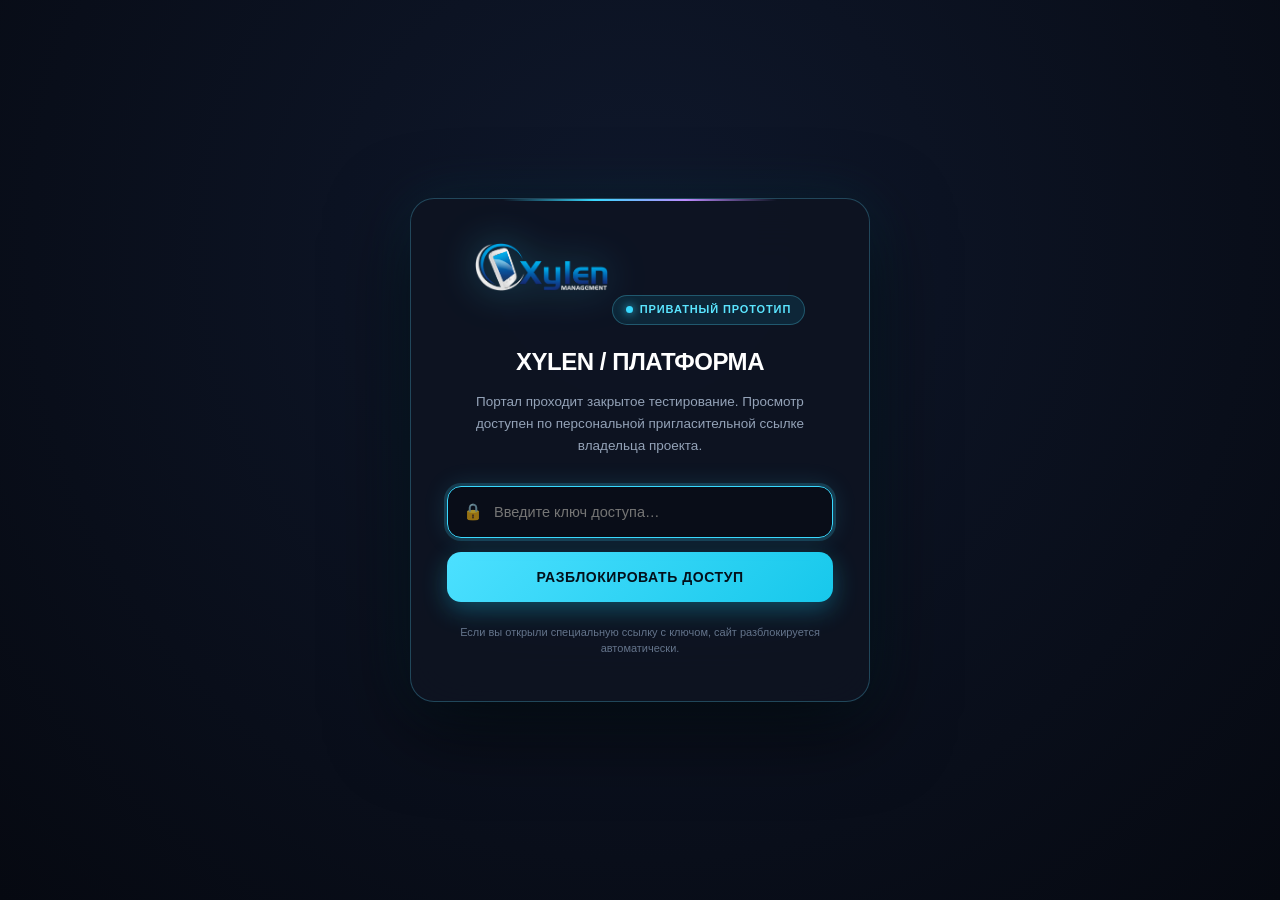
==== commit 48763cd2: "fix: resolve blank page gatekeeper bug, harden i18n, clean up cluttering buttons" ====
--- a/index.html
+++ b/index.html
@@ -7,8 +7,8 @@
   <meta name="googlebot" content="noindex, nofollow, noarchive, nosnippet, noimageindex">
   <meta name="yandex" content="none">
   <meta name="theme-color" content="#0A0C10">
-  <meta name="description" content="Xylen Platform: сводка клиентских отчётов Android, сетевых счётчиков и журнала событий приложения.">
-  <title>Xylen Platform • Сводка мобильных отчётов</title>
+  <meta name="description" content="Xylen Platform: сводка клиентских отчётов Android, сетевых счётчиков и журнала событий приложения." data-i18n-attr="content:page_description">
+  <title data-i18n="page_title">Xylen Platform • Сводка мобильных отчётов</title>
   <link rel="stylesheet" href="css/styles.css?v=2.7.0">
   <link rel="stylesheet" href="css/home-expansion.css?v=1.0.0">
   <link rel="stylesheet" href="css/experience.css?v=1.0.0">
@@ -16,34 +16,35 @@
   <link rel="stylesheet" href="css/xylen-motion.css?v=1.7.0">
   <link rel="icon" type="image/png" href="assets/xylen-icon.png">
   <link rel="stylesheet" href="css/gatekeeper.css?v=1.0.0">
+  <link rel="stylesheet" href="css/theme-palette.css?v=1.1.0">
   <script src="js/gatekeeper.js?v=1.0.0"></script>
 </head>
 <body>
   <!-- ========================================================================
        PRIVATE PROTOTYPE GATEKEEPER OVERLAY
        ======================================================================== -->
-  <div id="private-gatekeeper-overlay" class="private-gatekeeper-overlay" style="display:none;">
+  <div id="private-gatekeeper-overlay" class="private-gatekeeper-overlay">
     <div class="gatekeeper-card">
       <picture>
         <img src="assets/xylen-logo-white.png" alt="Xylen Management" class="gatekeeper-logo">
       </picture>
       <div class="gatekeeper-badge">
         <span class="gatekeeper-badge-dot"></span>
-        <span>Приватный прототип</span>
+        <span data-i18n="gatekeeper_badge">Приватный прототип</span>
       </div>
       <h1 class="gatekeeper-title">Xylen Platform</h1>
-      <p class="gatekeeper-desc">
+      <p class="gatekeeper-desc" data-i18n="gatekeeper_desc">
         Данный портал находится в стадии закрытого тестирования. Просмотр доступен только по персональной пригласительной ссылке владельца проекта.
       </p>
       <form id="gatekeeper-form" class="gatekeeper-form" autocomplete="off">
         <div class="gatekeeper-input-wrap">
           <span class="gatekeeper-icon" aria-hidden="true">🔒</span>
-          <input type="password" id="gatekeeper-key-input" class="gatekeeper-input" placeholder="Введите ключ доступа..." autocomplete="current-password" required>
+          <input type="password" id="gatekeeper-key-input" class="gatekeeper-input" placeholder="Введите ключ доступа…" data-i18n-attr="placeholder:gatekeeper_placeholder" autocomplete="current-password" required>
         </div>
         <div id="gatekeeper-error" class="gatekeeper-error"></div>
-        <button type="submit" class="gatekeeper-submit-btn">Разблокировать доступ</button>
+        <button type="submit" class="gatekeeper-submit-btn" data-i18n="gatekeeper_submit">Разблокировать доступ</button>
       </form>
-      <div class="gatekeeper-foot-note">
+      <div class="gatekeeper-foot-note" data-i18n="gatekeeper_footnote">
         Если вы перешли по специальной ссылке с ключом, сайт откроется автоматически.
       </div>
     </div>
@@ -76,18 +77,18 @@
        COMPACT NAVIGATION DRAWER / MODAL
        Opens on clicking hamburger or on mobile screen
        ======================================================================== -->
-  <div id="compact-nav-drawer" class="compact-nav-drawer" role="dialog" aria-label="Меню сайта" aria-modal="false" aria-hidden="true" inert>
+  <div id="compact-nav-drawer" class="compact-nav-drawer" role="dialog" data-i18n-attr="aria-label:menu_title" aria-label="Меню сайта" aria-modal="false" aria-hidden="true" inert>
     <div class="drawer-backdrop" onclick="window.toggleNavDrawer(false);"></div>
     <div class="drawer-sheet">
       <div class="drawer-header">
-        <span class="drawer-menu-title">Настройки</span>
-        <button class="drawer-close-btn" onclick="window.toggleNavDrawer(false);" aria-label="Закрыть меню">✕</button>
+        <span class="drawer-menu-title" data-i18n="menu_title">Настройки</span>
+        <button class="drawer-close-btn" onclick="window.toggleNavDrawer(false);" data-i18n-attr="aria-label:drawer_close" aria-label="Закрыть меню">✕</button>
       </div>
       <div class="drawer-footer-controls">
         <!-- Language Switcher inside Drawer -->
         <div class="drawer-control-group">
-          <div class="drawer-group-label">Язык интерфейса / Til / Language</div>
-          <div class="drawer-lang-row" role="group" aria-label="Язык интерфейса">
+          <div class="drawer-group-label" data-i18n="settings_language">Язык интерфейса</div>
+          <div class="drawer-lang-row" role="group" data-i18n-attr="aria-label:settings_language" aria-label="Язык интерфейса">
             <button class="lang-text-btn active" data-lang="ru" onclick="window.selectLanguage('ru');">
               <span>🇷🇺</span> <span>RU</span>
             </button>
@@ -102,17 +103,17 @@
 
         <!-- Theme Toggle inside Drawer -->
         <div class="drawer-control-group">
-          <div class="drawer-group-label">Режим оформления</div>
+          <div class="drawer-group-label" data-i18n="settings_theme">Режим оформления</div>
           <button id="drawer-theme-toggle" class="drawer-theme-pill-btn" onclick="window.toggleTheme();">
             <span id="drawer-theme-icon" class="theme-icon-symbol">☀️</span>
-            <span id="drawer-theme-text">Тёмная тема</span>
+            <span id="drawer-theme-text" data-i18n="theme_current_dark">Тёмная тема</span>
           </button>
         </div>
 
         <div class="app-drawer-logout-row">
           <button class="app-drawer-logout-btn" type="button" onclick="window.toggleNavDrawer(false); window.xylenLogout();">
             <span aria-hidden="true">🔒</span>
-            <span>Выйти из защищённого режима</span>
+            <span data-i18n="gatekeeper_logout">Выйти из защищённого режима</span>
           </button>
         </div>
         <!-- Manager Access Console Button -->
@@ -132,15 +133,15 @@
   <header id="top-navbar" class="top-navbar floating-island">
     <div class="nav-island-inner">
       <!-- Xylen Management logo lockup -->
-      <a href="#" class="brand-badge-clean" id="brand-badge-logo" onclick="window.switchPage('page-overview'); return false;" title="Xylen Platform">
+      <a href="#" class="brand-badge-clean" id="brand-badge-logo" onclick="window.switchPage('page-overview'); return false;" data-i18n-attr="title:brand_platform" title="Xylen Platform">
         <picture class="brand-lockup">
-          <img src="assets/xylen-logo-white.png" alt="Xylen Management" class="brand-lockup-dark">
+          <img src="assets/xylen-logo-white.png" alt="Xylen Management" data-i18n-attr="alt:brand_management" class="brand-lockup-dark">
           <img src="assets/xylen-logo.png" alt="" aria-hidden="true" class="brand-lockup-light">
         </picture>
       </a>
 
       <!-- Wide tab strip with a sliding active state -->
-      <nav class="main-nav-menu" id="main-nav-menu" aria-label="Разделы Xylen Workspace">
+      <nav class="main-nav-menu" id="main-nav-menu" data-i18n-attr="aria-label:nav_aria" aria-label="Разделы Xylen Workspace">
         <div class="nav-active-pill" id="nav-active-pill"></div>
         <button class="nav-page-btn active" data-page="page-overview" data-i18n="nav_overview">
           Обзор
@@ -161,10 +162,6 @@
 
       <!-- Right Menu Trigger: Exact same 48px height rhythm -->
       <div class="header-menu-pill">
-        <button class="header-logout-pill-btn" type="button" onclick="window.xylenLogout();" title="Заблокировать доступ / Выйти" aria-label="Выйти">
-          <span class="logout-icon" aria-hidden="true">🔒</span>
-          <span class="logout-label">Выход</span>
-        </button>
         <button id="compact-hamburger-btn-header" class="header-hamburger-trigger" data-i18n-attr="title:drawer_open;aria-label:drawer_open" title="Открыть меню" aria-label="Открыть меню" aria-controls="compact-nav-drawer" aria-expanded="false" onclick="window.toggleNavDrawer(true);">
           <span class="hamburger-bars-wrap">
             <span class="hamburger-bar"></span>
@@ -665,30 +662,69 @@
       <!-- Quick Metrics Bar -->
       <div class="audit-kpi-bar reveal-on-scroll">
         <div class="audit-kpi-pill">
-          <span class="kpi-label">Всего тестировщиков</span>
-          <strong class="kpi-val" id="audit-kpi-total-users">0</strong>
+          <span class="kpi-label">Тестировщики (Testers)</span>
+          <strong class="kpi-val cyan" id="audit-kpi-testers-count">0</strong>
+        </div>
+        <div class="audit-kpi-pill">
+          <span class="kpi-label">Пользователи (Users)</span>
+          <strong class="kpi-val purple" id="audit-kpi-users-count" style="color: var(--accent-purple, #c084fc);">0</strong>
         </div>
         <div class="audit-kpi-pill">
           <span class="kpi-label">Сейчас в сети</span>
-          <strong class="kpi-val cyan" id="audit-kpi-online-users">0</strong>
+          <strong class="kpi-val green" id="audit-kpi-online-users">0</strong>
         </div>
         <div class="audit-kpi-pill">
           <span class="kpi-label">Израсходовано за сегодня</span>
-          <strong class="kpi-val green" id="audit-kpi-total-spend">0 МБ</strong>
+          <strong class="kpi-val" id="audit-kpi-total-spend">0 МБ</strong>
         </div>
         <div class="audit-kpi-pill">
           <span class="kpi-label">Зафиксировано действий</span>
           <strong class="kpi-val" id="audit-kpi-total-actions">0</strong>
         </div>
-      </div>
-
-      <!-- Section: Active Users & Testers Grid -->
-      <div class="user-audit-section reveal-on-scroll">
-        <div class="user-audit-header">
-          <h2 class="user-audit-title">Тестировщики приложения (Кто где находится и что использует)</h2>
-        </div>
-        <div id="audit-users-grid" class="audit-users-grid">
-          <!-- Rendered dynamically by app.js -->
+        <!-- Hidden fallback for legacy scripts -->
+        <span id="audit-kpi-total-users" style="display:none;">0</span>
+      </div>
+
+      <!-- Section: User Data (2 Distinct Columns: Testers & Users) -->
+      <div class="user-data-dual-columns reveal-on-scroll">
+        <!-- Column 1: Testers (Тестировщики) -->
+        <div class="user-data-column-card testers-card">
+          <div class="user-data-column-header">
+            <div class="user-data-column-title">
+              <span class="user-data-badge-icon">🧪</span>
+              <div>
+                <h2 style="font-size: 1.15rem; font-weight: 700; margin: 0; color: var(--text-primary);">Тестировщики (Testers)</h2>
+                <span style="font-size: 0.8rem; color: var(--text-muted);">Аккаунты внутренних проектов платформы</span>
+              </div>
+            </div>
+            <div class="user-data-counter-pill">
+              <span class="pulse-dot cyan"></span>
+              <span id="audit-testers-count">0</span>
+            </div>
+          </div>
+          <div id="audit-testers-grid" class="user-data-column-grid">
+            <!-- Rendered dynamically by app.js -->
+          </div>
+        </div>
+
+        <!-- Column 2: Users (Пользователи) -->
+        <div class="user-data-column-card users-card">
+          <div class="user-data-column-header">
+            <div class="user-data-column-title">
+              <span class="user-data-badge-icon">👥</span>
+              <div>
+                <h2 style="font-size: 1.15rem; font-weight: 700; margin: 0; color: var(--text-primary);">Пользователи (Users)</h2>
+                <span style="font-size: 0.8rem; color: var(--text-muted);">Обычные пользователи приложения</span>
+              </div>
+            </div>
+            <div class="user-data-counter-pill">
+              <span class="pulse-dot green"></span>
+              <span id="audit-users-count">0</span>
+            </div>
+          </div>
+          <div id="audit-users-grid" class="user-data-column-grid">
+            <!-- Rendered dynamically by app.js -->
+          </div>
         </div>
       </div>
 
@@ -1133,6 +1169,8 @@
         <button onclick="window.switchPage('page-traffic');" data-i18n="nav_traffic">Трафик</button>
         <button onclick="window.switchPage('page-releases');" data-i18n="nav_releases">Релизы</button>
         <button onclick="window.switchPage('page-about');" data-i18n="nav_about">О платформе</button>
+        <a href="privacy.html" style="color:inherit; text-decoration:none; font-size:0.85rem;" data-i18n="nav_privacy">Конфиденциальность</a>
+        <a href="delete-account.html" style="color:inherit; text-decoration:none; font-size:0.85rem;">Удаление аккаунта</a>
       </div>
 
       <!-- Clean Legal Badge -->
@@ -1145,11 +1183,11 @@
   <!-- Scripts -->
   <script src="js/qrcode.min.js"></script>
   <script src="js/storage.js?v=2.7.0"></script>
-  <script src="js/i18n.js?v=3.1.0"></script>
-  <script src="js/app.js?v=2.9.0"></script>
-  <script src="js/refinements.js?v=2.8.0"></script>
+<script src="js/i18n.js?v=3.2.0"></script>
+<script src="js/app.js?v=3.0.0"></script>
+<script src="js/refinements.js?v=2.10.0"></script>
   <script src="js/home-expansion.js?v=1.0.0"></script>
-  <script src="js/experience.js?v=1.0.0"></script>
+<script src="js/experience.js?v=1.1.0"></script>
   <script src="js/xylen-motion.js?v=1.1.0"></script>
   <script src="js/data-path-story.js?v=1.0.0"></script>
   <script src="js/navigation-preview.js?v=1.3.0"></script>
--- a/css/styles.css
+++ b/css/styles.css
@@ -3271,6 +3271,78 @@
 
 .user-audit-section {
   margin-bottom: 32px;
+}
+
+.user-data-dual-columns {
+  display: grid;
+  grid-template-columns: 1fr 1fr;
+  gap: 24px;
+  margin-bottom: 32px;
+}
+
+@media (max-width: 980px) {
+  .user-data-dual-columns {
+    grid-template-columns: 1fr;
+  }
+}
+
+.user-data-column-card {
+  background: var(--card-bg);
+  border: 1px solid var(--border-subtle);
+  border-radius: var(--radius-xl, 20px);
+  padding: 22px;
+  display: flex;
+  flex-direction: column;
+  gap: 16px;
+  box-shadow: 0 4px 20px rgba(0, 0, 0, 0.08);
+  position: relative;
+}
+
+.user-data-column-card.testers-card {
+  border-top: 3px solid var(--cyan-bright, #00d2ff);
+}
+
+.user-data-column-card.users-card {
+  border-top: 3px solid var(--accent-purple, #a855f7);
+}
+
+.user-data-column-header {
+  display: flex;
+  justify-content: space-between;
+  align-items: center;
+  border-bottom: 1px solid var(--border-subtle);
+  padding-bottom: 14px;
+}
+
+.user-data-column-title {
+  display: flex;
+  align-items: center;
+  gap: 12px;
+}
+
+.user-data-badge-icon {
+  font-size: 1.5rem;
+  line-height: 1;
+}
+
+.user-data-counter-pill {
+  display: inline-flex;
+  align-items: center;
+  gap: 6px;
+  padding: 4px 12px;
+  border-radius: 999px;
+  font-size: 0.85rem;
+  font-weight: 700;
+  background: rgba(255, 255, 255, 0.06);
+  border: 1px solid var(--border-subtle);
+  color: var(--text-primary);
+}
+
+.user-data-column-grid {
+  display: flex;
+  flex-direction: column;
+  gap: 14px;
+  min-height: 140px;
 }
 
 .user-audit-header {
--- a/css/gatekeeper.css
+++ b/css/gatekeeper.css
@@ -8,6 +8,10 @@
   display: none !important;
 }
 
+html.access-locked #private-gatekeeper-overlay {
+  display: flex !important;
+}
+
 html.access-granted #private-gatekeeper-overlay {
   display: none !important;
 }
@@ -16,7 +20,7 @@
   position: fixed;
   inset: 0;
   z-index: 9999999;
-  display: flex;
+  display: none;
   align-items: center;
   justify-content: center;
   padding: 24px;
@@ -192,33 +196,7 @@
   color: #64748b;
 }
 
-/* Real Logout Buttons in Header and Drawer */
-.header-logout-pill-btn {
-  display: inline-flex;
-  align-items: center;
-  gap: 6px;
-  height: 48px;
-  padding: 0 14px;
-  font-size: 13px;
-  font-weight: 600;
-  color: #ff6b8b;
-  background: rgba(255, 107, 139, 0.09);
-  border: 1px solid rgba(255, 107, 139, 0.28);
-  border-radius: 16px;
-  cursor: pointer;
-  transition: all 0.2s ease;
-}
-
-.header-logout-pill-btn:hover {
-  background: rgba(255, 107, 139, 0.18);
-  border-color: rgba(255, 107, 139, 0.5);
-  transform: translateY(-1px);
-}
-
-.header-logout-pill-btn .logout-icon {
-  font-size: 14px;
-}
-
+/* Real Logout Button in Drawer */
 .app-drawer-logout-row {
   margin-top: 14px;
   padding-top: 14px;
@@ -246,12 +224,3 @@
   background: rgba(255, 107, 139, 0.18);
   border-color: rgba(255, 107, 139, 0.5);
 }
-
-@media (max-width: 600px) {
-  .header-logout-pill-btn .logout-label {
-    display: none;
-  }
-  .header-logout-pill-btn {
-    padding: 0 10px;
-  }
-}
--- a/css/theme-palette.css
+++ b/css/theme-palette.css
@@ -0,0 +1,359 @@
+/* Shared color tokens and high-contrast theme surfaces. */
+:root {
+  --xy-bg: #080d14;
+  --xy-bg-raised: #0e1722;
+  --xy-surface: #111c28;
+  --xy-surface-raised: #172534;
+  --xy-text: #edf4fa;
+  --xy-muted: #a5b4c3;
+  --xy-faint: #788b9e;
+  --xy-accent: #17a9d4;
+  --xy-accent-strong: #38c8ef;
+  --xy-accent-ink: #062534;
+  --xy-green: #42d4a5;
+  --xy-border: rgba(157, 184, 207, .17);
+  --xy-border-strong: rgba(91, 199, 232, .38);
+  --xy-shadow: 0 18px 54px rgba(0, 0, 0, .28);
+  --xy-shadow-soft: 0 10px 30px rgba(0, 0, 0, .18);
+}
+
+body.theme-light {
+  --xy-bg: #f2f6fa;
+  --xy-bg-raised: #eaf1f7;
+  --xy-surface: #ffffff;
+  --xy-surface-raised: #f7fafc;
+  --xy-text: #172b3e;
+  --xy-muted: #52677b;
+  --xy-faint: #62788b;
+  --xy-accent: #007da9;
+  --xy-accent-strong: #007da9;
+  --xy-accent-ink: #ffffff;
+  --xy-green: #087b60;
+  --xy-border: rgba(20, 47, 68, .14);
+  --xy-border-strong: rgba(0, 125, 169, .36);
+  --xy-shadow: 0 18px 48px rgba(28, 54, 75, .10);
+  --xy-shadow-soft: 0 8px 24px rgba(28, 54, 75, .08);
+  background-color: var(--xy-bg);
+  color: var(--xy-text);
+}
+
+/* Cyan remains an accent on dark surfaces; filled controls use a deeper tone for readable white text. */
+body:not(.theme-light) .nav-active-pill { background: #00749a; }
+body:not(.theme-light) .btn-hero-primary-lg,
+body:not(.theme-light) .btn-cyan,
+body:not(.theme-light) .admin-auth-btn-login {
+  background: #00749a;
+  border-color: #00749a;
+  color: #fff;
+}
+body:not(.theme-light) .btn-hero-primary-lg:hover,
+body:not(.theme-light) .btn-cyan:hover { background: #006587; }
+
+body.theme-light .top-navbar {
+  background: rgba(242, 246, 250, .72);
+}
+
+body.theme-light .nav-island-inner,
+body.theme-light .main-nav-menu,
+body.theme-light .header-hamburger-trigger,
+body.theme-light .compact-nav-drawer .drawer-sheet {
+  background: rgba(255, 255, 255, .96);
+  border-color: var(--xy-border);
+  box-shadow: var(--xy-shadow-soft);
+  color: var(--xy-text);
+}
+
+body.theme-light .nav-page-btn { color: var(--xy-muted); }
+body.theme-light .nav-page-btn:hover { color: var(--xy-text); }
+body.theme-light .nav-page-btn.active { color: #fff; }
+body.theme-light .nav-active-pill,
+body.theme-light .header-hamburger-trigger:hover {
+  background: var(--xy-accent-strong);
+  color: #fff;
+}
+
+body.theme-light .drawer-backdrop { background: rgba(25, 44, 61, .25); }
+body.theme-light .drawer-menu-title,
+body.theme-light .drawer-group-label,
+body.theme-light .drawer-close-btn,
+body.theme-light .drawer-theme-pill-btn,
+body.theme-light .app-drawer-logout-btn,
+body.theme-light .drawer-manager-btn { color: var(--xy-text); }
+body.theme-light .drawer-theme-pill-btn,
+body.theme-light .drawer-lang-row .lang-text-btn,
+body.theme-light .app-drawer-logout-btn {
+  background: var(--xy-surface-raised);
+  border-color: var(--xy-border);
+}
+body.theme-light .drawer-lang-row .lang-text-btn.active,
+body.theme-light .drawer-manager-btn {
+  background: var(--xy-accent);
+  border-color: var(--xy-accent);
+  color: #fff;
+}
+
+body.theme-light .page-section { color: var(--xy-text); }
+body.theme-light .overview-hero-block,
+body.theme-light .consent-interlude,
+body.theme-light .data-path-story,
+body.theme-light .kpi-showcase-section,
+body.theme-light .motion-carousel-section,
+body.theme-light .connectivity-section,
+body.theme-light .about-clean-card,
+body.theme-light .privacy-clean-card,
+body.theme-light .admin-panel-card,
+body.theme-light .admin-log-card {
+  color: var(--xy-text);
+}
+
+body.theme-light .overview-hero-block {
+  background: linear-gradient(145deg, rgba(255,255,255,.97), rgba(234,241,247,.96));
+  border-color: var(--xy-border);
+  box-shadow: var(--xy-shadow);
+}
+body.theme-light .hero-statement-title,
+body.theme-light .section-heading,
+body.theme-light .kpi-lead-title,
+body.theme-light .pillar-title,
+body.theme-light .data-path-story-heading h2,
+body.theme-light .path-card-copy h3,
+body.theme-light .motion-title,
+body.theme-light .about-clean-card h1,
+body.theme-light .about-clean-card h2,
+body.theme-light .about-clean-card h3,
+body.theme-light .privacy-clean-card h1,
+body.theme-light .privacy-clean-card h2,
+body.theme-light .legal-title,
+body.theme-light .admin-card-header h2,
+body.theme-light .admin-log-title,
+body.theme-light .connect-title {
+  color: var(--xy-text);
+}
+body.theme-light .hero-statement-desc,
+body.theme-light .section-desc,
+body.theme-light .pillar-desc,
+body.theme-light .path-card-copy p,
+body.theme-light .motion-sub,
+body.theme-light .about-body-text,
+body.theme-light .about-clean-card p,
+body.theme-light .privacy-clean-card p,
+body.theme-light .legal-text,
+body.theme-light .connect-desc,
+body.theme-light .drawer-web-note,
+body.theme-light .kpi-sub {
+  color: var(--xy-muted);
+}
+
+body.theme-light .eng-pillar-card,
+body.theme-light .kpi-card,
+body.theme-light .quick-connect-card,
+body.theme-light .motion-card-footer,
+body.theme-light .audit-column-card,
+body.theme-light .audit-feed-item,
+body.theme-light .traffic-pulse-card,
+body.theme-light .traffic-stat-item,
+body.theme-light .wifi-exclusion-card,
+body.theme-light .platform-install-card,
+body.theme-light .step-card,
+body.theme-light .whats-new-card,
+body.theme-light .archive-section,
+body.theme-light .about-clean-card,
+body.theme-light .privacy-clean-card,
+body.theme-light .legal-article-block,
+body.theme-light .device-summary-panel,
+body.theme-light .editorial-panel,
+body.theme-light .editorial-panel-head,
+body.theme-light .about-chapter,
+body.theme-light .privacy-chapter,
+body.theme-light .about-answer,
+body.theme-light .release-editorial-card,
+body.theme-light .release-install-notes,
+body.theme-light .release-archive {
+  background-color: var(--xy-surface);
+  border-color: var(--xy-border);
+  box-shadow: var(--xy-shadow-soft);
+  color: var(--xy-text);
+}
+
+body.theme-light .data-path-story-heading,
+body.theme-light .data-path-progress,
+body.theme-light .path-card-shell,
+body.theme-light .about-book,
+body.theme-light .about-grand-hero,
+body.theme-light .about-manifesto,
+body.theme-light .about-interstitial,
+body.theme-light .about-section-heading,
+body.theme-light .privacy-grand-heading,
+body.theme-light .privacy-story-intro,
+body.theme-light .about-endmark,
+body.theme-light .release-editorial-hero {
+  background-color: var(--xy-surface-raised);
+  border-color: var(--xy-border);
+  color: var(--xy-text);
+}
+
+/* Keep the data artwork itself dark so the cyan and violet motion stays vivid. */
+body.theme-light .path-card-visual,
+body.theme-light .path-scene-stage,
+body.theme-light .scene-consent,
+body.theme-light .motion-preview-box,
+body.theme-light .motion-preview-video,
+body.theme-light .silent-motion-orbit {
+  background-color: #07121d;
+  color: #eef7ff;
+}
+body.theme-light .motion-card { border-color: var(--xy-border); }
+body.theme-light .motion-badge,
+body.theme-light .kpi-tag,
+body.theme-light .editorial-code,
+body.theme-light .about-overline,
+body.theme-light .release-protocol {
+  color: var(--xy-accent);
+}
+body.theme-light .motion-video-heading,
+body.theme-light .motion-video-caption,
+body.theme-light .motion-video-index,
+body.theme-light .motion-play-tag { color: #eef7ff; }
+
+body.theme-light .btn-hero-primary-lg,
+body.theme-light .btn-cyan,
+body.theme-light .admin-auth-btn-login,
+body.theme-light .gatekeeper-submit-btn {
+  background: var(--xy-accent);
+  border-color: var(--xy-accent);
+  color: #fff;
+}
+body.theme-light .btn-hero-secondary-lg,
+body.theme-light .btn-secondary,
+body.theme-light .release-qr,
+body.theme-light .release-open {
+  background: var(--xy-surface);
+  border-color: var(--xy-border-strong);
+  color: var(--xy-accent);
+}
+body.theme-light .btn-hero-primary-lg:hover,
+body.theme-light .btn-cyan:hover,
+body.theme-light .gatekeeper-submit-btn:hover {
+  background: #006b92;
+}
+
+body.theme-light input,
+body.theme-light select,
+body.theme-light textarea,
+body.theme-light .gatekeeper-input,
+body.theme-light .qr-link-input {
+  background: #fff;
+  border-color: var(--xy-border);
+  color: var(--xy-text);
+}
+body.theme-light input::placeholder,
+body.theme-light textarea::placeholder { color: #6b7f91; }
+
+body.theme-light .data-table th,
+body.theme-light .data-table td,
+body.theme-light .spend-table td {
+  border-color: var(--xy-border);
+  color: var(--xy-text);
+}
+body.theme-light .data-table th { background: var(--xy-bg-raised); color: var(--xy-muted); }
+body.theme-light .data-table tr:nth-child(even) { background: rgba(234, 241, 247, .62); }
+body.theme-light .app-footer { border-color: var(--xy-border); color: var(--xy-muted); }
+body.theme-light .footer-nav-links a { color: var(--xy-muted); }
+body.theme-light .footer-nav-links a:hover { color: var(--xy-accent); }
+body.theme-light .scroll-to-top,
+body.theme-light .back-to-top { background: var(--xy-surface); color: var(--xy-text); border-color: var(--xy-border); }
+
+.gatekeeper-lang-row {
+  display: flex;
+  justify-content: center;
+  gap: 8px;
+  margin: 18px 0 4px;
+}
+.gatekeeper-lang-row .lang-text-btn {
+  min-width: 48px;
+  padding: 8px 12px;
+  border: 1px solid rgba(140, 176, 204, .24);
+  border-radius: 999px;
+  background: rgba(255, 255, 255, .05);
+  color: #b9c7d6;
+  font: 700 12px/1 var(--font-family, sans-serif);
+  cursor: pointer;
+}
+.gatekeeper-lang-row .lang-text-btn.active {
+  background: #008fbe;
+  border-color: #25c2ec;
+  color: #fff;
+}
+.gatekeeper-theme-toggle {
+  display: inline-flex;
+  align-items: center;
+  justify-content: center;
+  gap: 9px;
+  min-height: 38px;
+  margin: 0 auto 8px;
+  padding: 7px 12px;
+  border: 1px solid rgba(140, 176, 204, .2);
+  border-radius: 999px;
+  background: rgba(255, 255, 255, .035);
+  color: #d5e3ee;
+  font: 600 12px/1.2 var(--font-family, sans-serif);
+  cursor: pointer;
+  transition: background-color .2s ease, border-color .2s ease, color .2s ease;
+}
+.gatekeeper-theme-toggle:hover { border-color: rgba(56, 200, 239, .55); background: rgba(56, 200, 239, .08); }
+body.theme-light .gatekeeper-card {
+  background: rgba(255, 255, 255, .98);
+  border-color: var(--xy-border);
+  box-shadow: var(--xy-shadow);
+  color: var(--xy-text);
+}
+body.theme-light .gatekeeper-title { color: var(--xy-text); }
+body.theme-light .gatekeeper-desc,
+body.theme-light .gatekeeper-foot-note { color: var(--xy-muted); }
+body.theme-light .gatekeeper-lang-row .lang-text-btn { background: var(--xy-bg-raised); color: var(--xy-muted); border-color: var(--xy-border); }
+body.theme-light .gatekeeper-lang-row .lang-text-btn.active { background: var(--xy-accent); color: #fff; border-color: var(--xy-accent); }
+body.theme-light .gatekeeper-theme-toggle { background: var(--xy-bg-raised); color: var(--xy-text); border-color: var(--xy-border); }
+body.theme-light .gatekeeper-theme-toggle:hover { border-color: var(--xy-border-strong); background: var(--xy-surface-raised); }
+
+.motion-video-heading {
+  position: absolute;
+  z-index: 2;
+  top: 12px;
+  left: 14px;
+  max-width: 66%;
+  color: #f1f8fc;
+  font-size: clamp(10px, 1.2vw, 13px);
+  font-weight: 800;
+  letter-spacing: .08em;
+  line-height: 1.2;
+  text-transform: uppercase;
+  text-shadow: 0 1px 8px #000;
+  pointer-events: none;
+}
+.motion-video-caption {
+  position: absolute;
+  z-index: 2;
+  left: 12px;
+  bottom: 34px;
+  max-width: min(78%, 330px);
+  padding: 6px 9px;
+  border: 1px solid rgba(128, 214, 239, .2);
+  border-radius: 8px;
+  background: rgba(4, 12, 20, .9);
+  color: #dcebf3;
+  font-size: 10px;
+  font-weight: 600;
+  line-height: 1.35;
+  text-shadow: 0 1px 4px #000;
+  pointer-events: none;
+}
+.motion-video-index { right: 14px; left: auto; }
+.motion-video-shade {
+  background: linear-gradient(180deg, rgba(4, 12, 20, .96) 0%, rgba(4, 12, 20, .72) 13%, transparent 23%, transparent 76%, rgba(4, 12, 20, .74) 86%, rgba(4, 12, 20, .97) 100%);
+}
+
+@media (max-width: 560px) {
+  .motion-video-heading { top: 9px; left: 10px; font-size: 9px; }
+  .motion-video-caption { left: 9px; bottom: 28px; max-width: 82%; font-size: 9px; padding: 5px 7px; }
+  .motion-video-index { right: 10px; bottom: 9px; font-size: 8px; }
+}
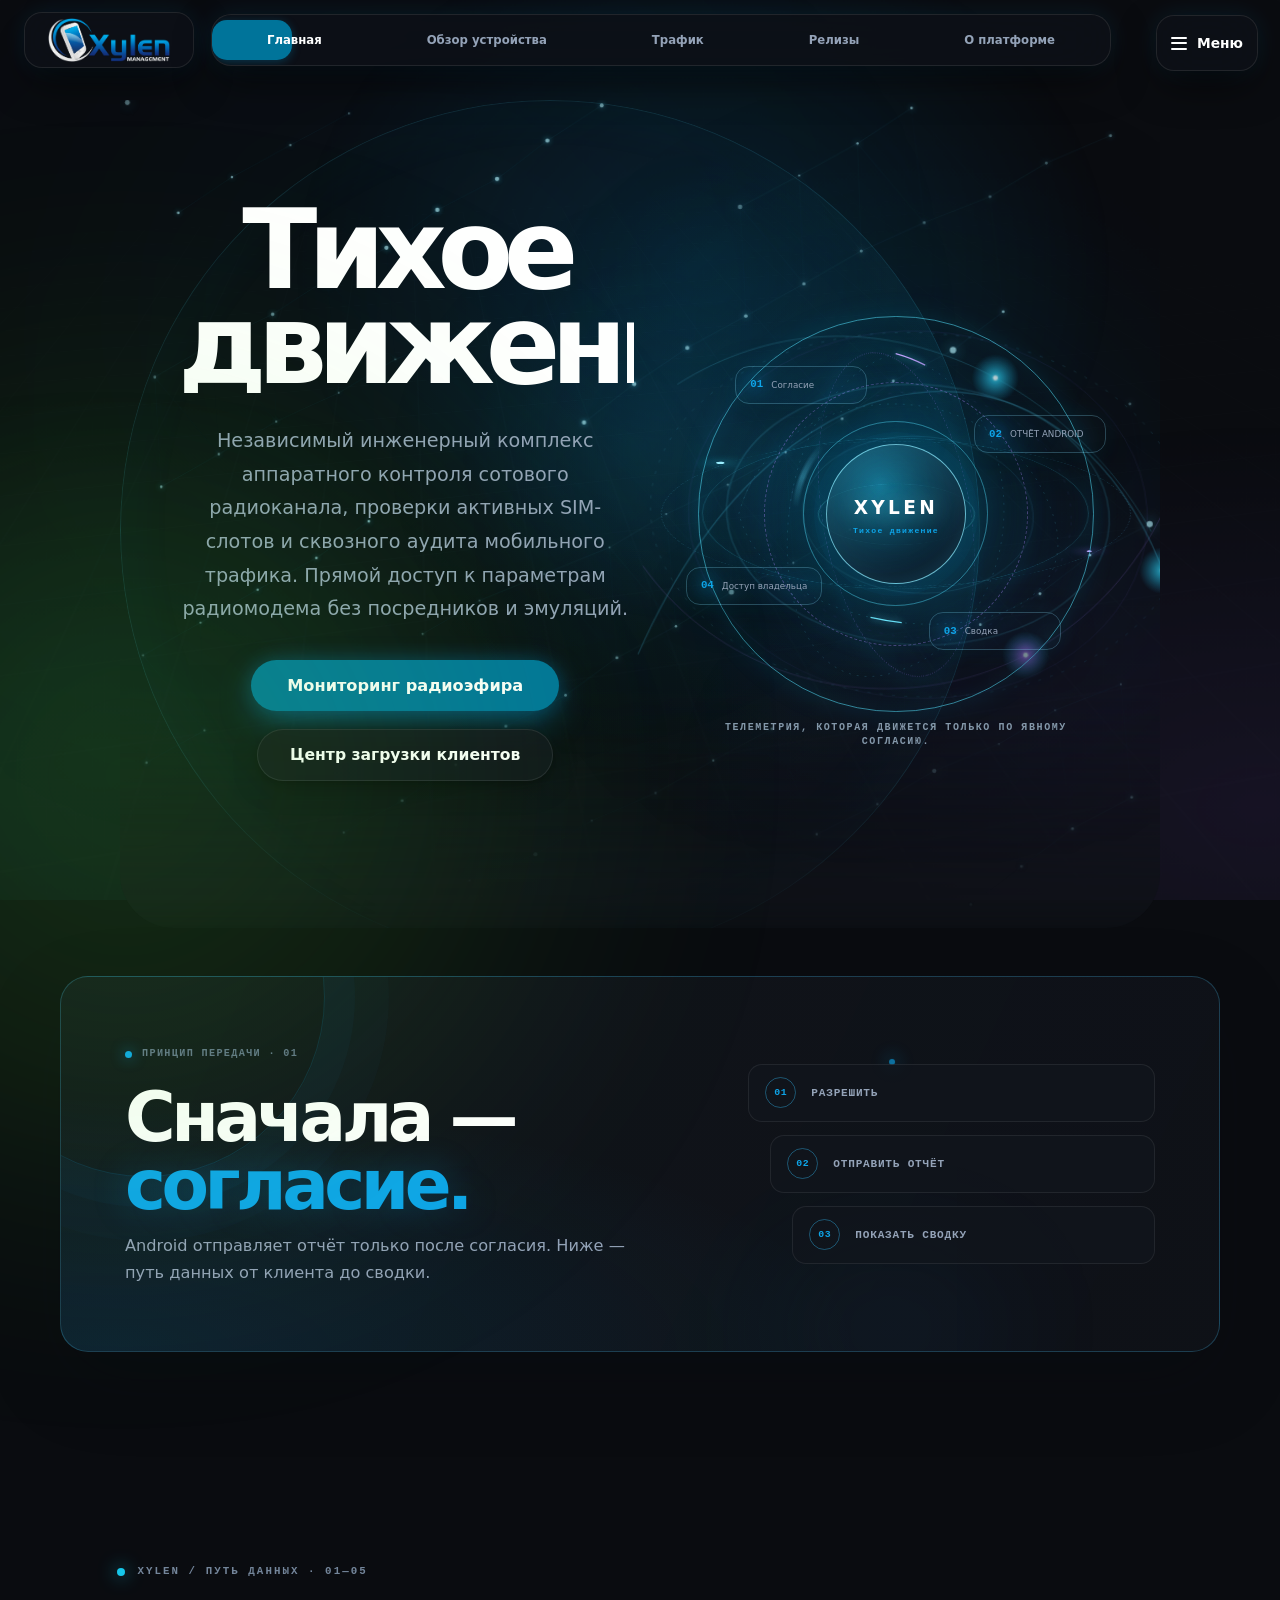
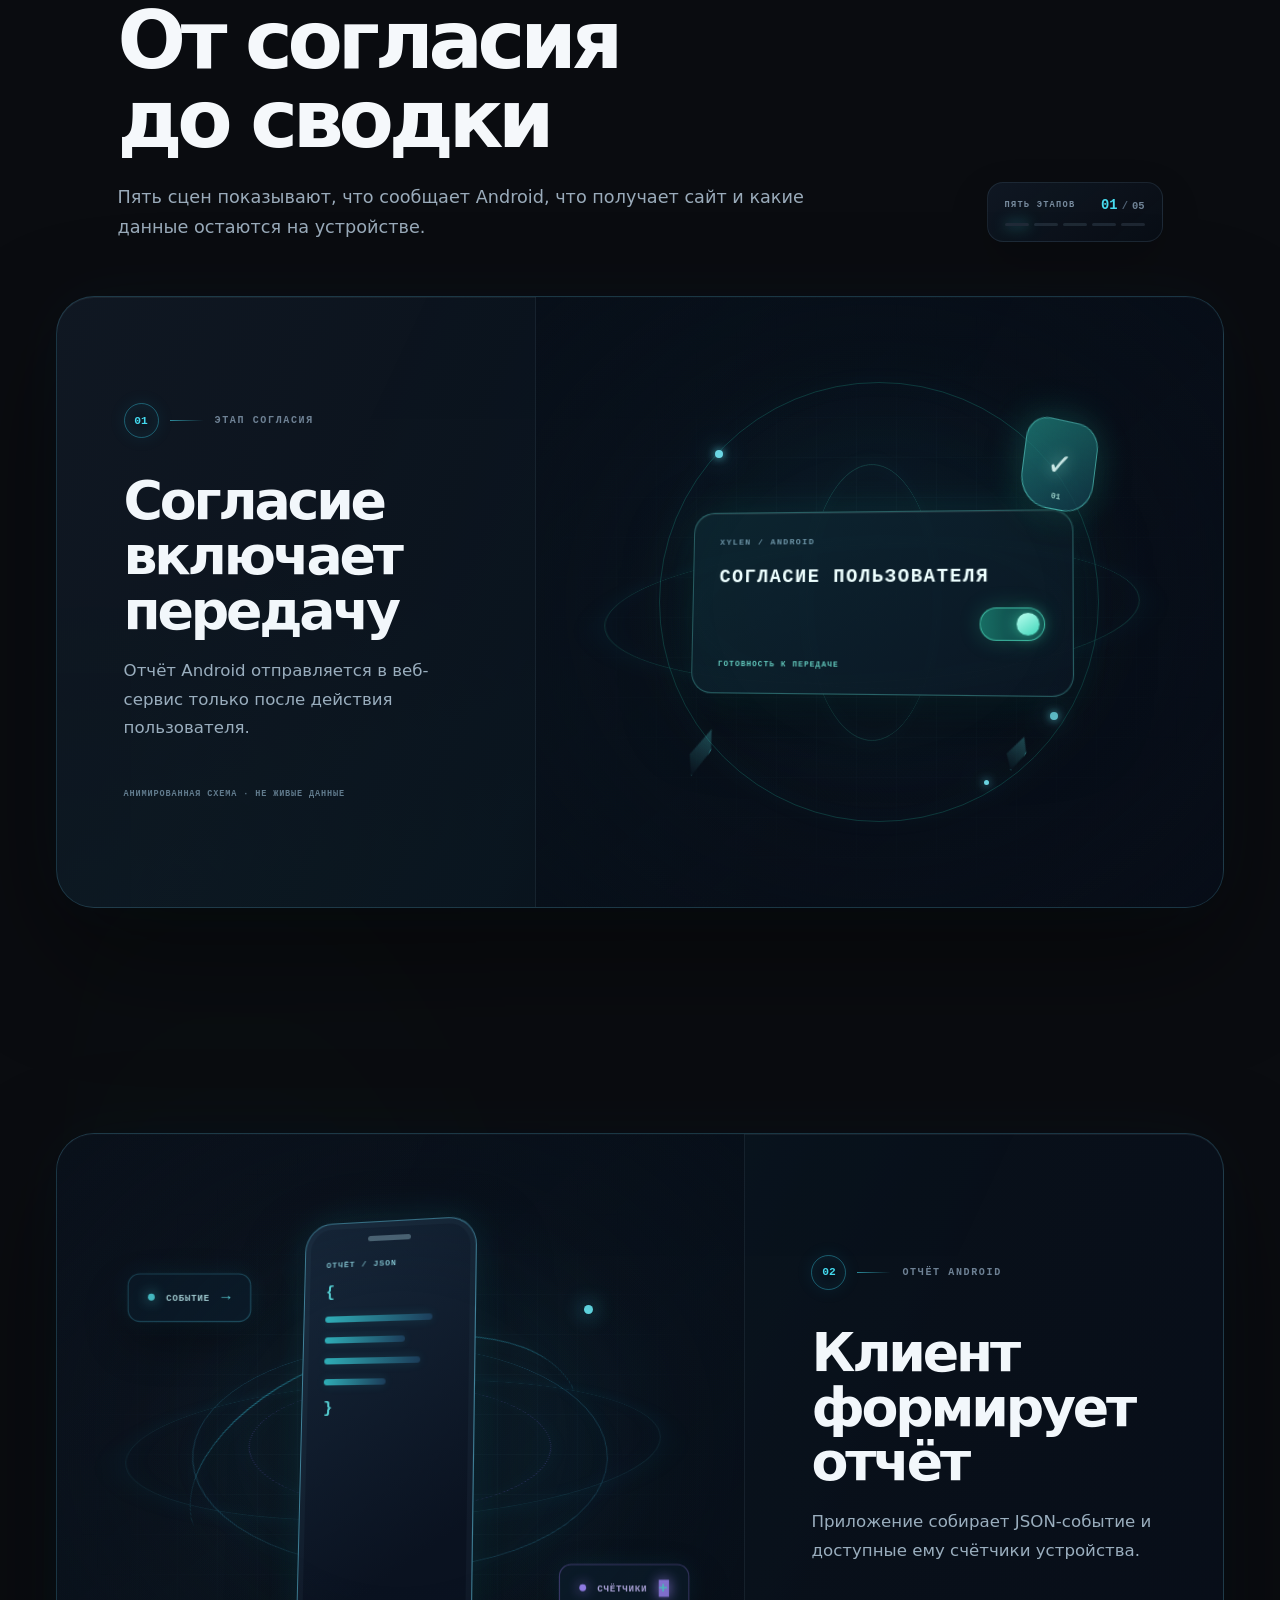
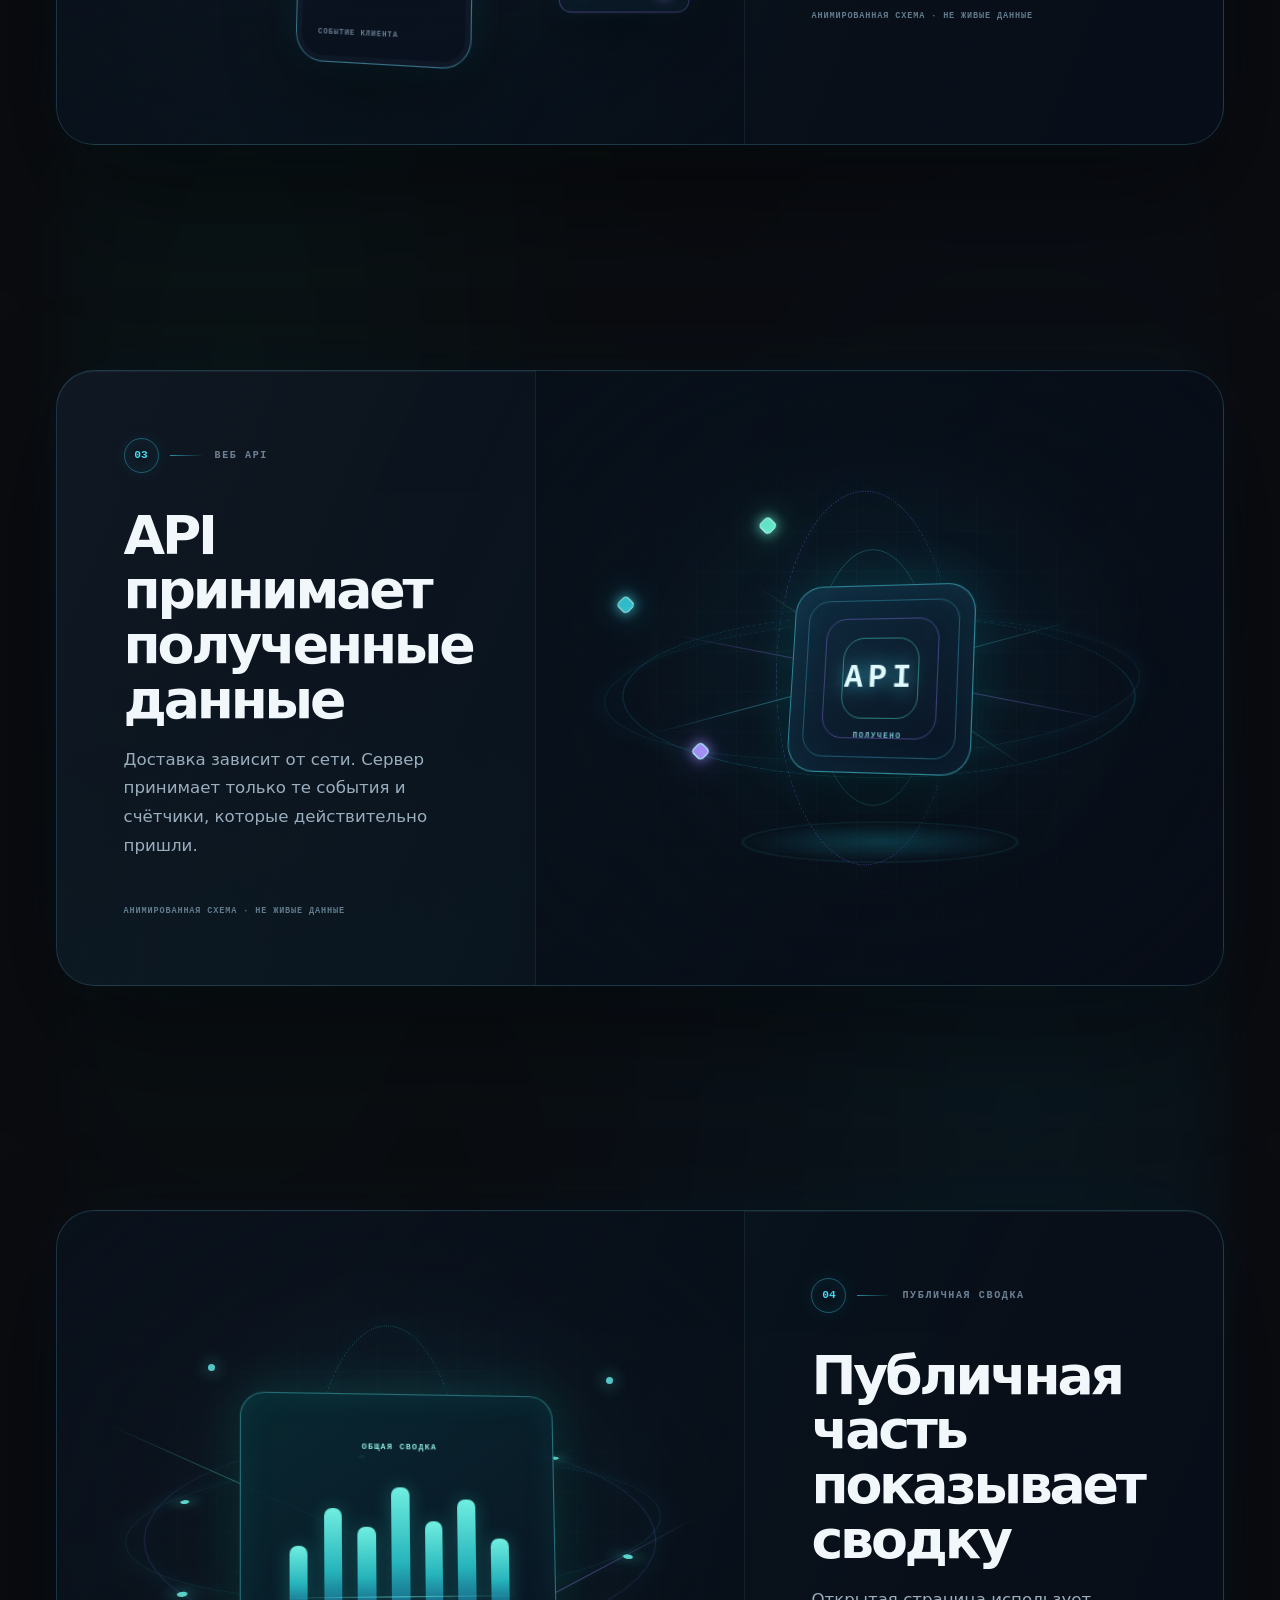
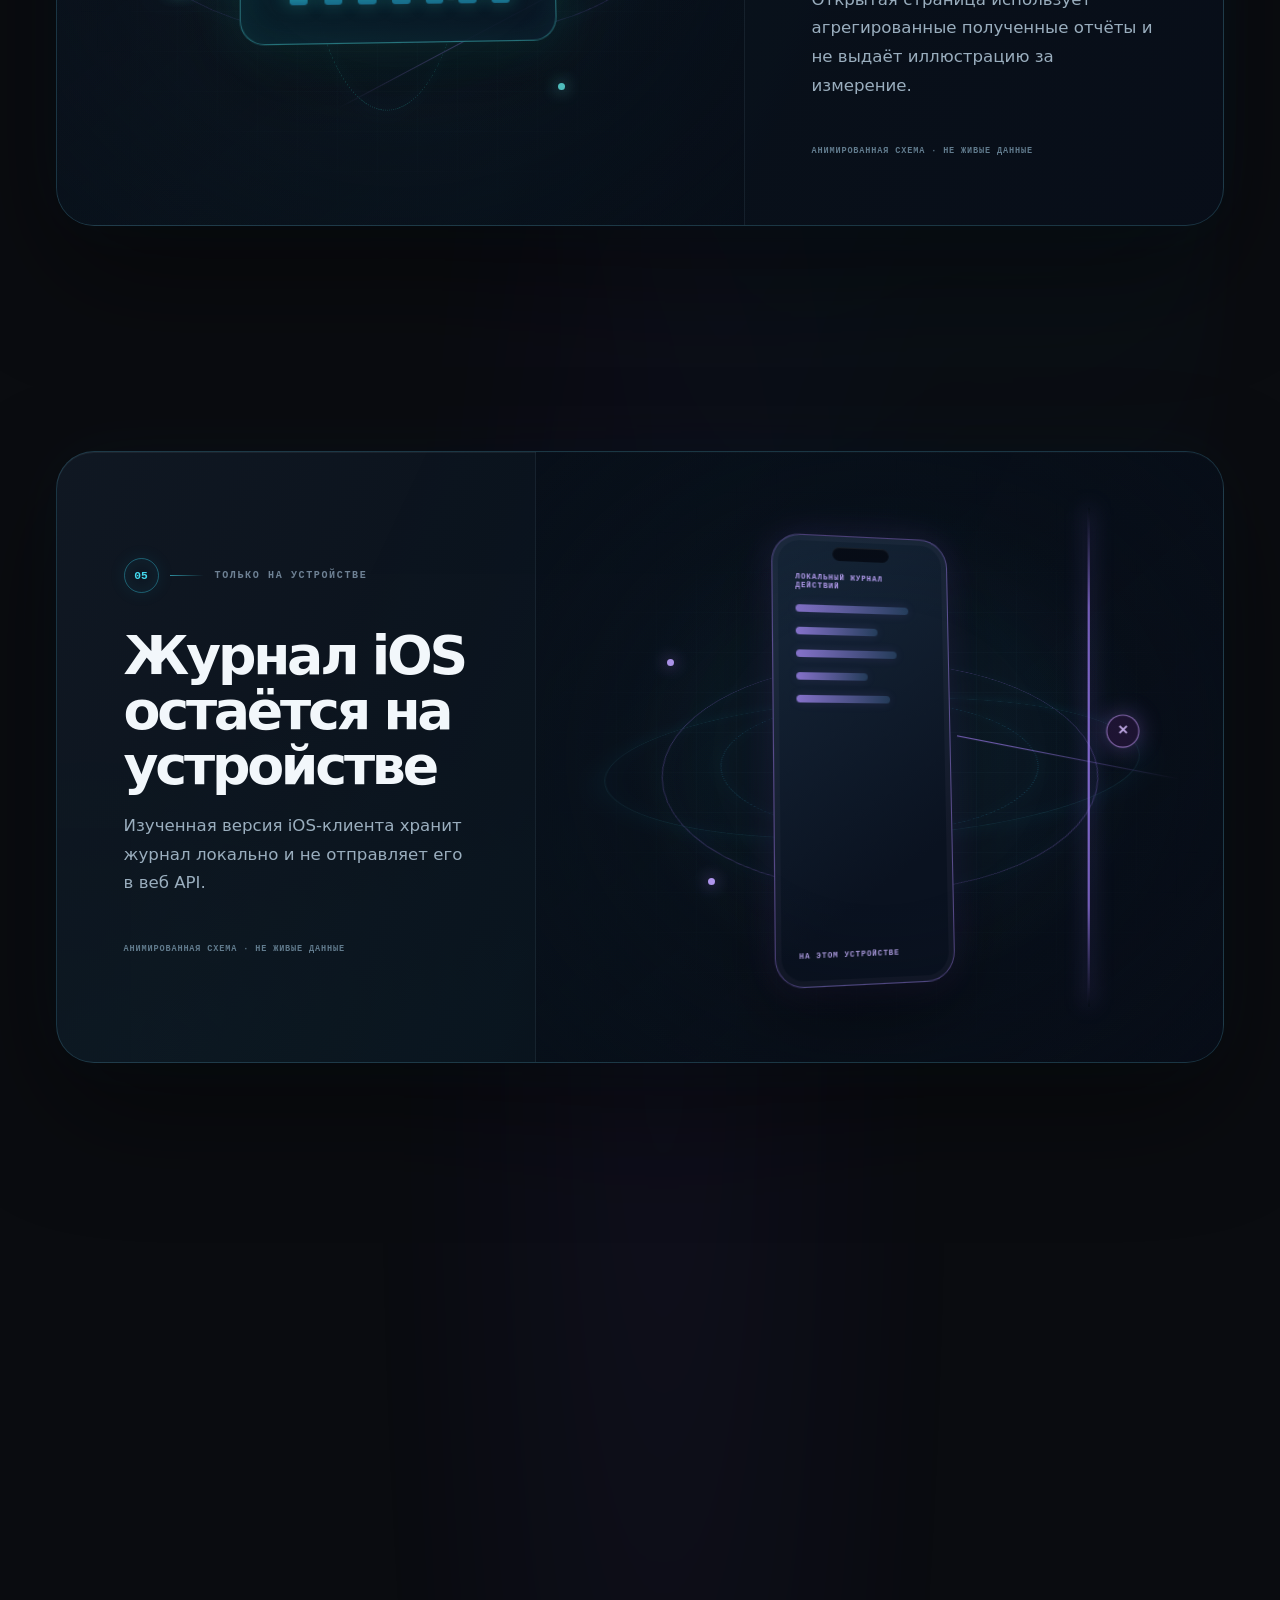
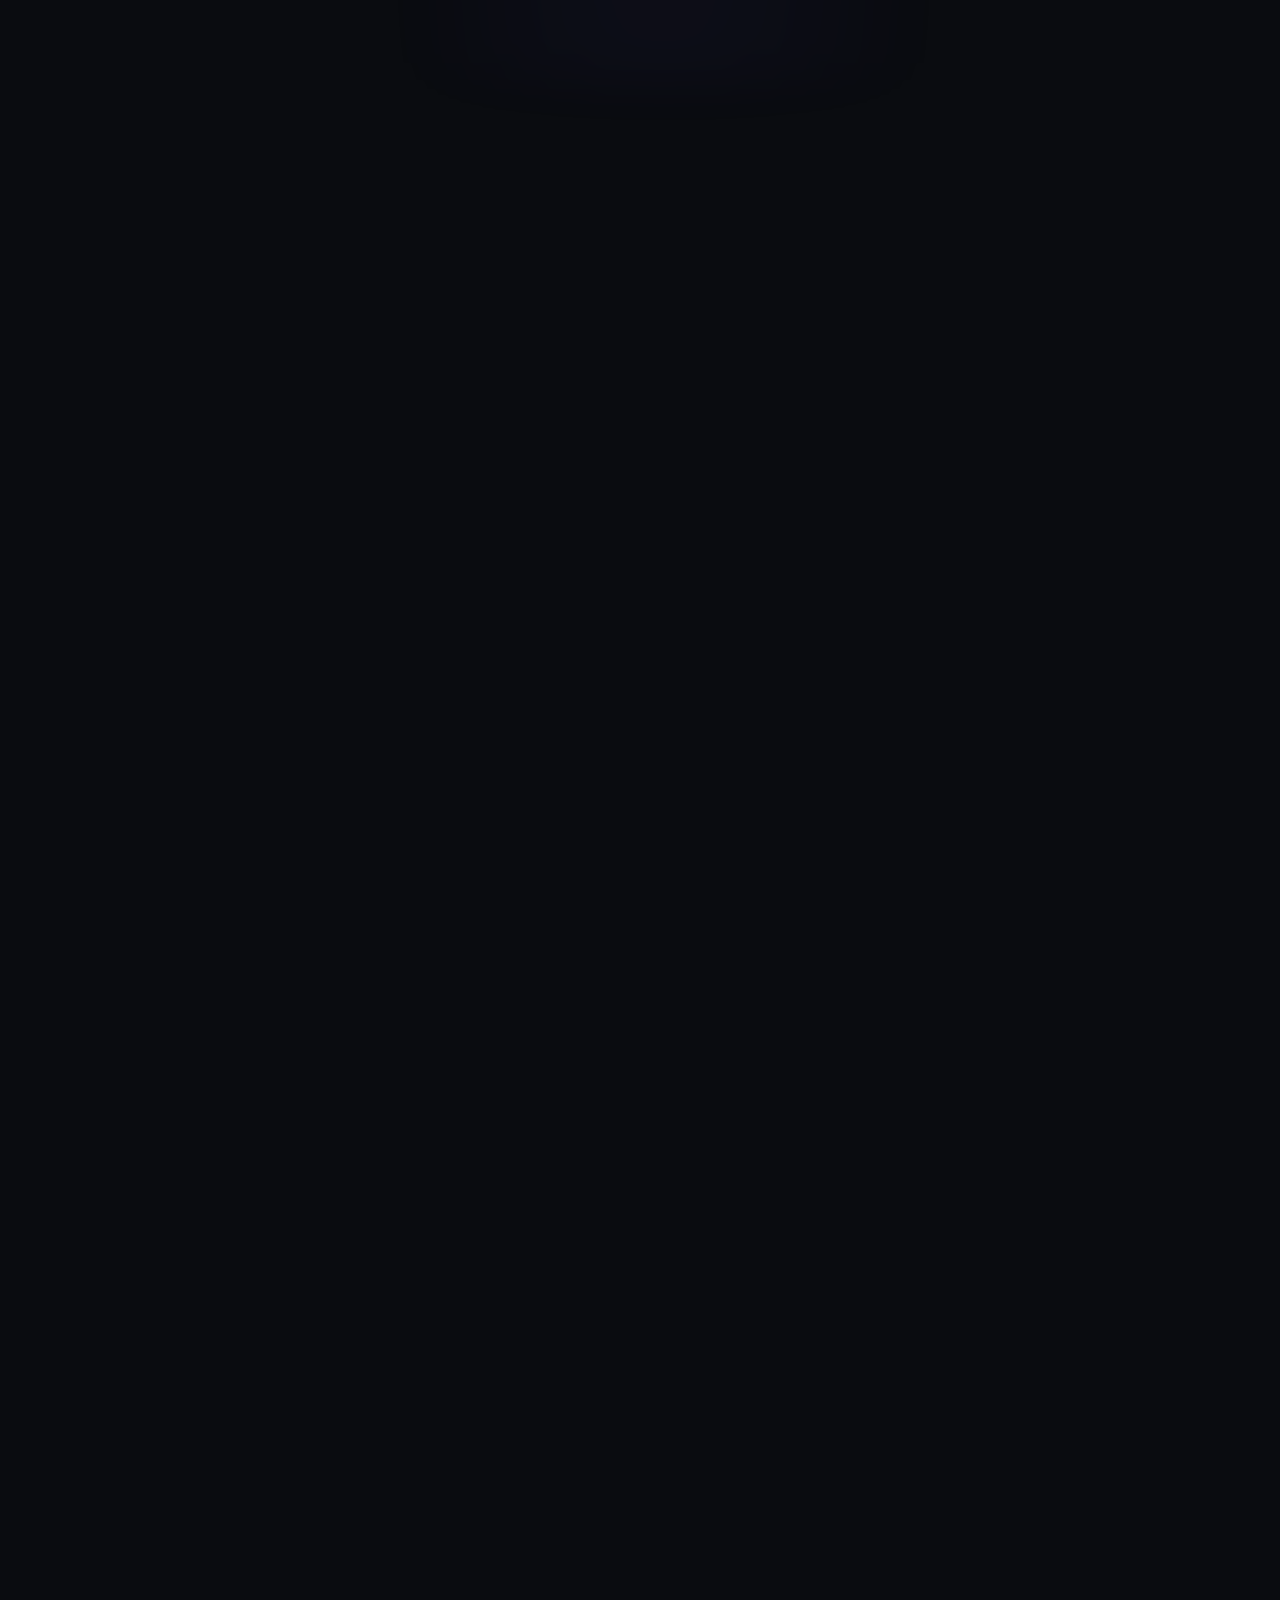
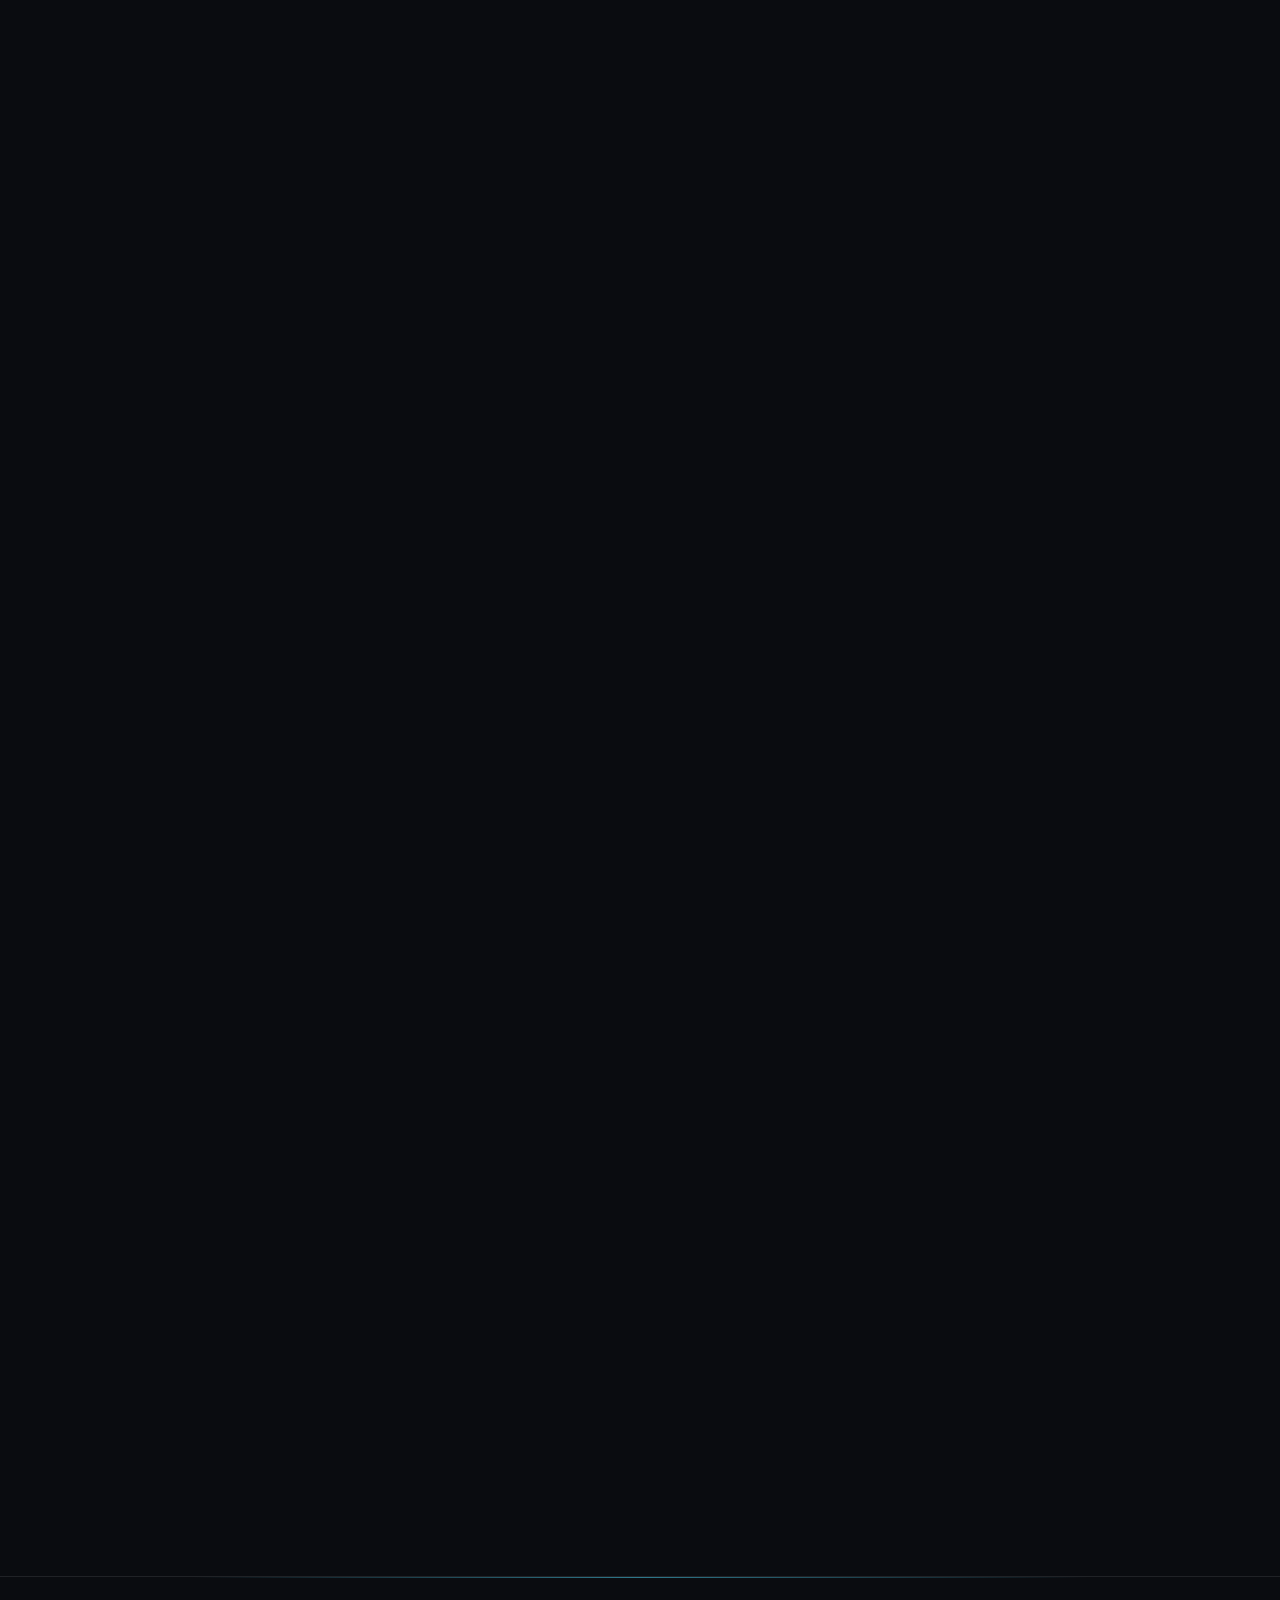
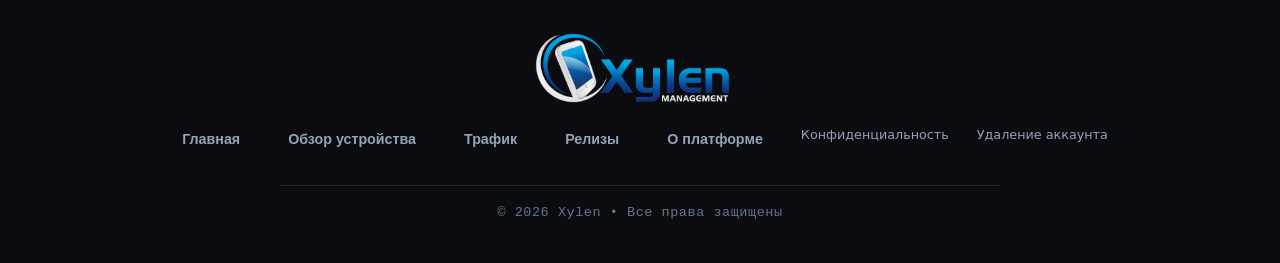
==== commit e2aaf5df: "feat: remove gatekeeper password wall and make site fully public" ====
--- a/index.html
+++ b/index.html
@@ -15,40 +15,10 @@
   <link rel="stylesheet" href="css/architecture-motion.css?v=1.1.0">
   <link rel="stylesheet" href="css/xylen-motion.css?v=1.7.0">
   <link rel="icon" type="image/png" href="assets/xylen-icon.png">
-  <link rel="stylesheet" href="css/gatekeeper.css?v=1.0.0">
   <link rel="stylesheet" href="css/theme-palette.css?v=1.1.0">
-  <script src="js/gatekeeper.js?v=1.0.0"></script>
 </head>
 <body>
-  <!-- ========================================================================
-       PRIVATE PROTOTYPE GATEKEEPER OVERLAY
-       ======================================================================== -->
-  <div id="private-gatekeeper-overlay" class="private-gatekeeper-overlay">
-    <div class="gatekeeper-card">
-      <picture>
-        <img src="assets/xylen-logo-white.png" alt="Xylen Management" class="gatekeeper-logo">
-      </picture>
-      <div class="gatekeeper-badge">
-        <span class="gatekeeper-badge-dot"></span>
-        <span data-i18n="gatekeeper_badge">Приватный прототип</span>
-      </div>
-      <h1 class="gatekeeper-title">Xylen Platform</h1>
-      <p class="gatekeeper-desc" data-i18n="gatekeeper_desc">
-        Данный портал находится в стадии закрытого тестирования. Просмотр доступен только по персональной пригласительной ссылке владельца проекта.
-      </p>
-      <form id="gatekeeper-form" class="gatekeeper-form" autocomplete="off">
-        <div class="gatekeeper-input-wrap">
-          <span class="gatekeeper-icon" aria-hidden="true">🔒</span>
-          <input type="password" id="gatekeeper-key-input" class="gatekeeper-input" placeholder="Введите ключ доступа…" data-i18n-attr="placeholder:gatekeeper_placeholder" autocomplete="current-password" required>
-        </div>
-        <div id="gatekeeper-error" class="gatekeeper-error"></div>
-        <button type="submit" class="gatekeeper-submit-btn" data-i18n="gatekeeper_submit">Разблокировать доступ</button>
-      </form>
-      <div class="gatekeeper-foot-note" data-i18n="gatekeeper_footnote">
-        Если вы перешли по специальной ссылке с ключом, сайт откроется автоматически.
-      </div>
-    </div>
-  </div>
+
   <!-- ========================================================================
        00 — SHORT TYPOGRAPHIC LOADER (Benchmark Jitter / ROG)
        ======================================================================== -->
@@ -110,12 +80,6 @@
           </button>
         </div>
 
-        <div class="app-drawer-logout-row">
-          <button class="app-drawer-logout-btn" type="button" onclick="window.toggleNavDrawer(false); window.xylenLogout();">
-            <span aria-hidden="true">🔒</span>
-            <span data-i18n="gatekeeper_logout">Выйти из защищённого режима</span>
-          </button>
-        </div>
         <!-- Manager Access Console Button -->
         <button type="button" class="btn btn-secondary btn-full drawer-manager-btn" onclick="window.requestAdminConsole(); window.toggleNavDrawer(false);">
           <span class="pulse-dot green"></span>
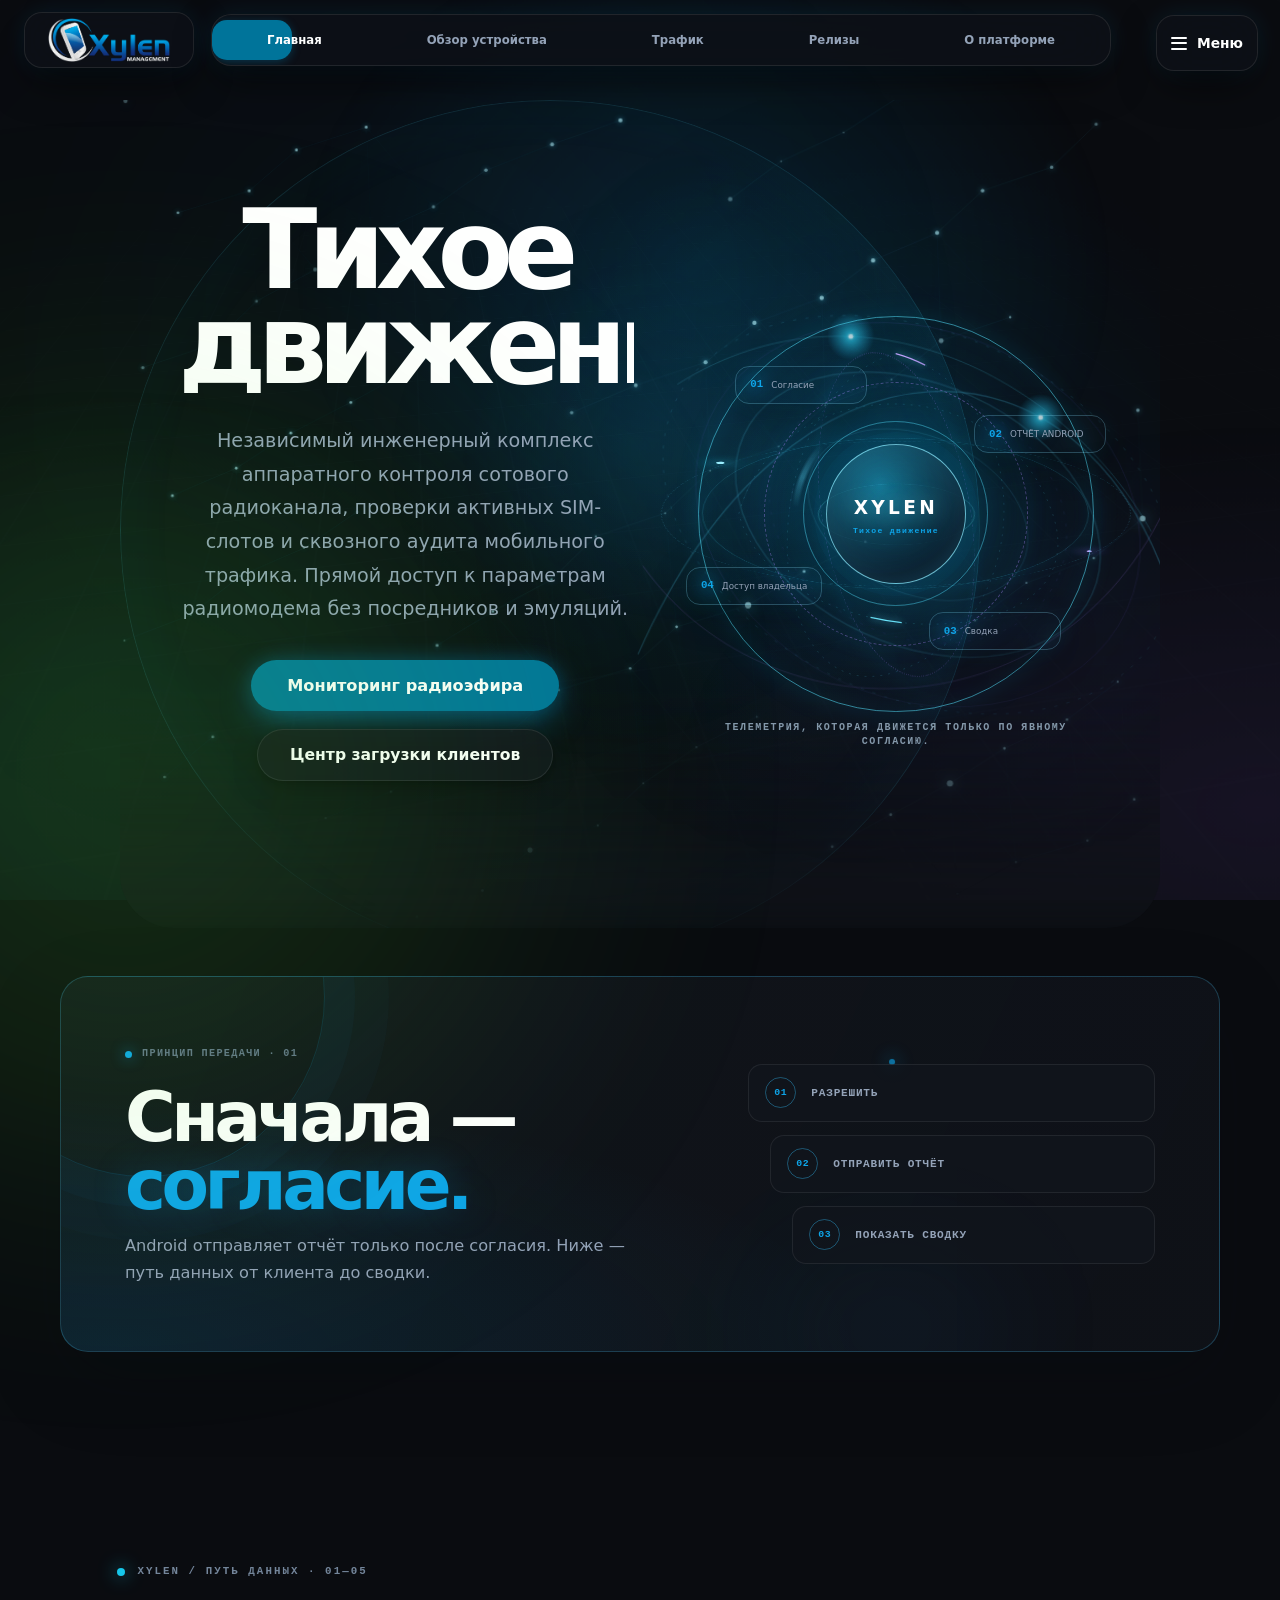
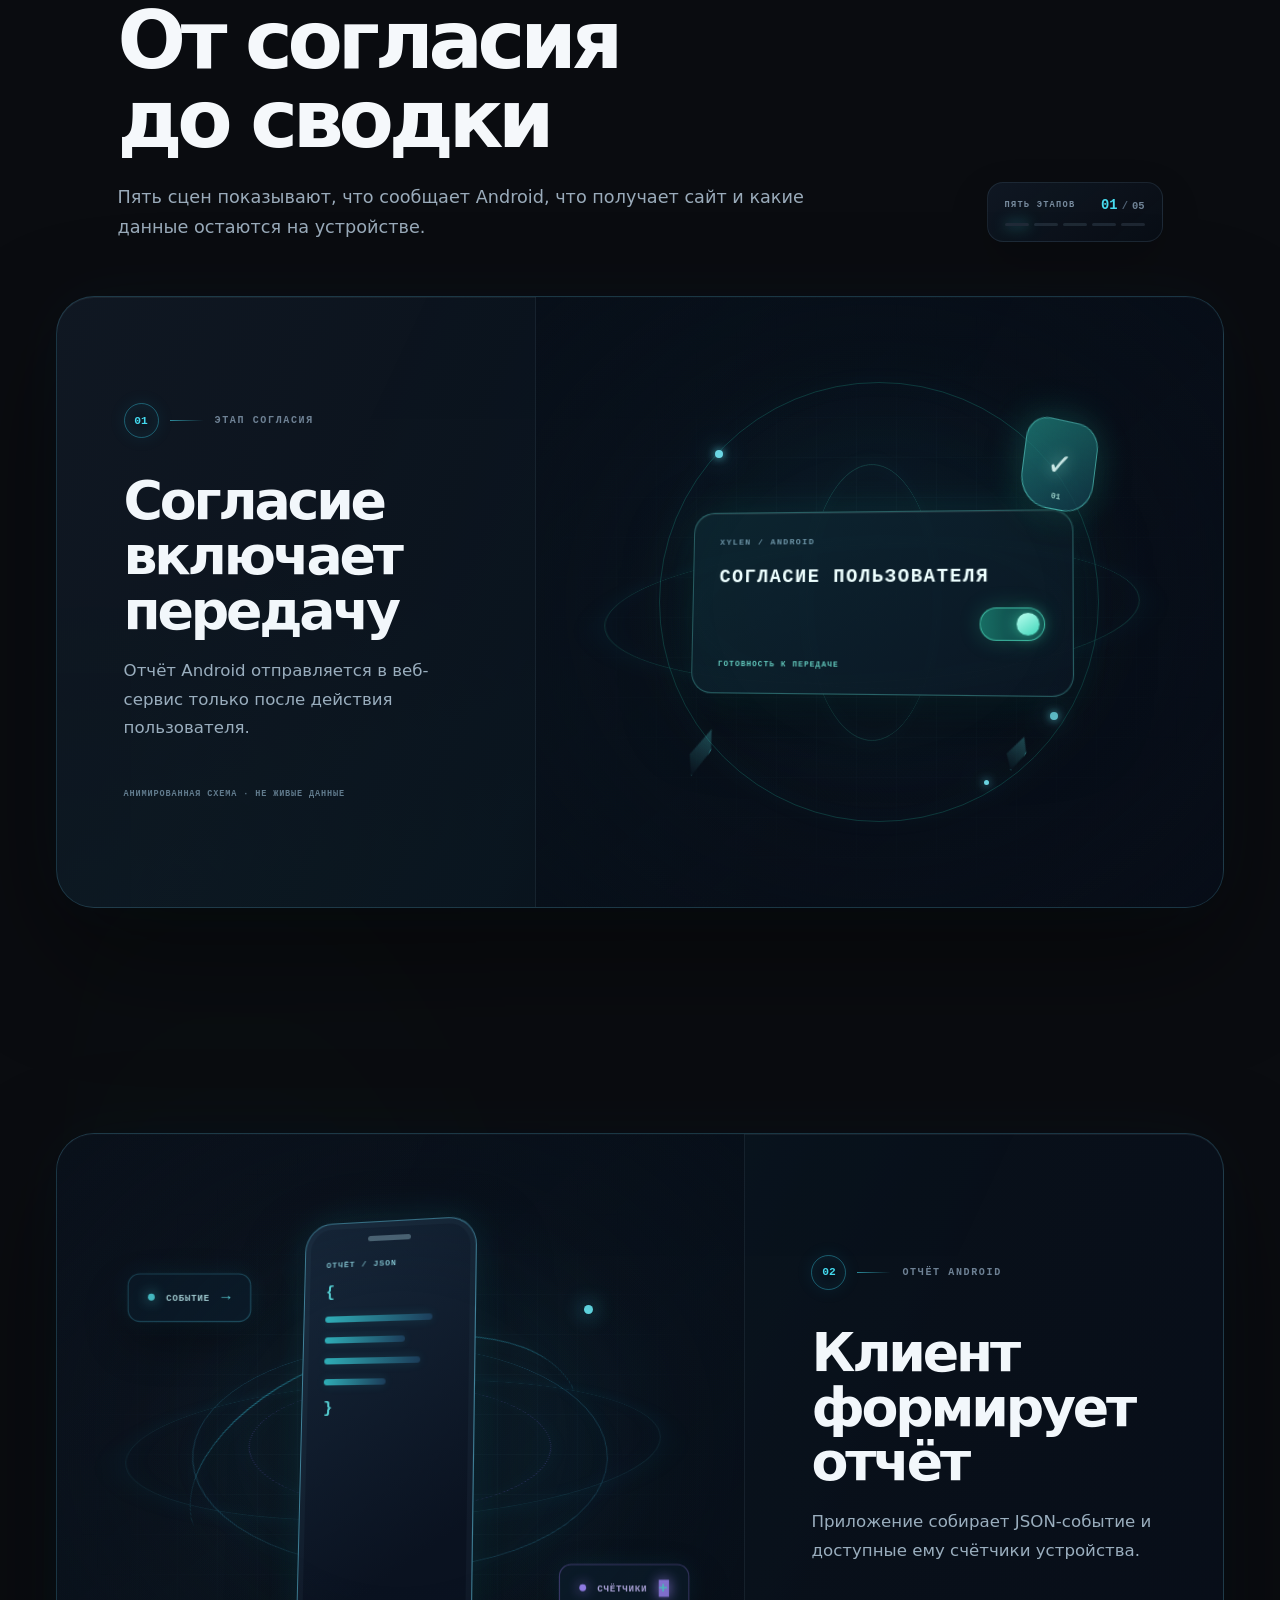
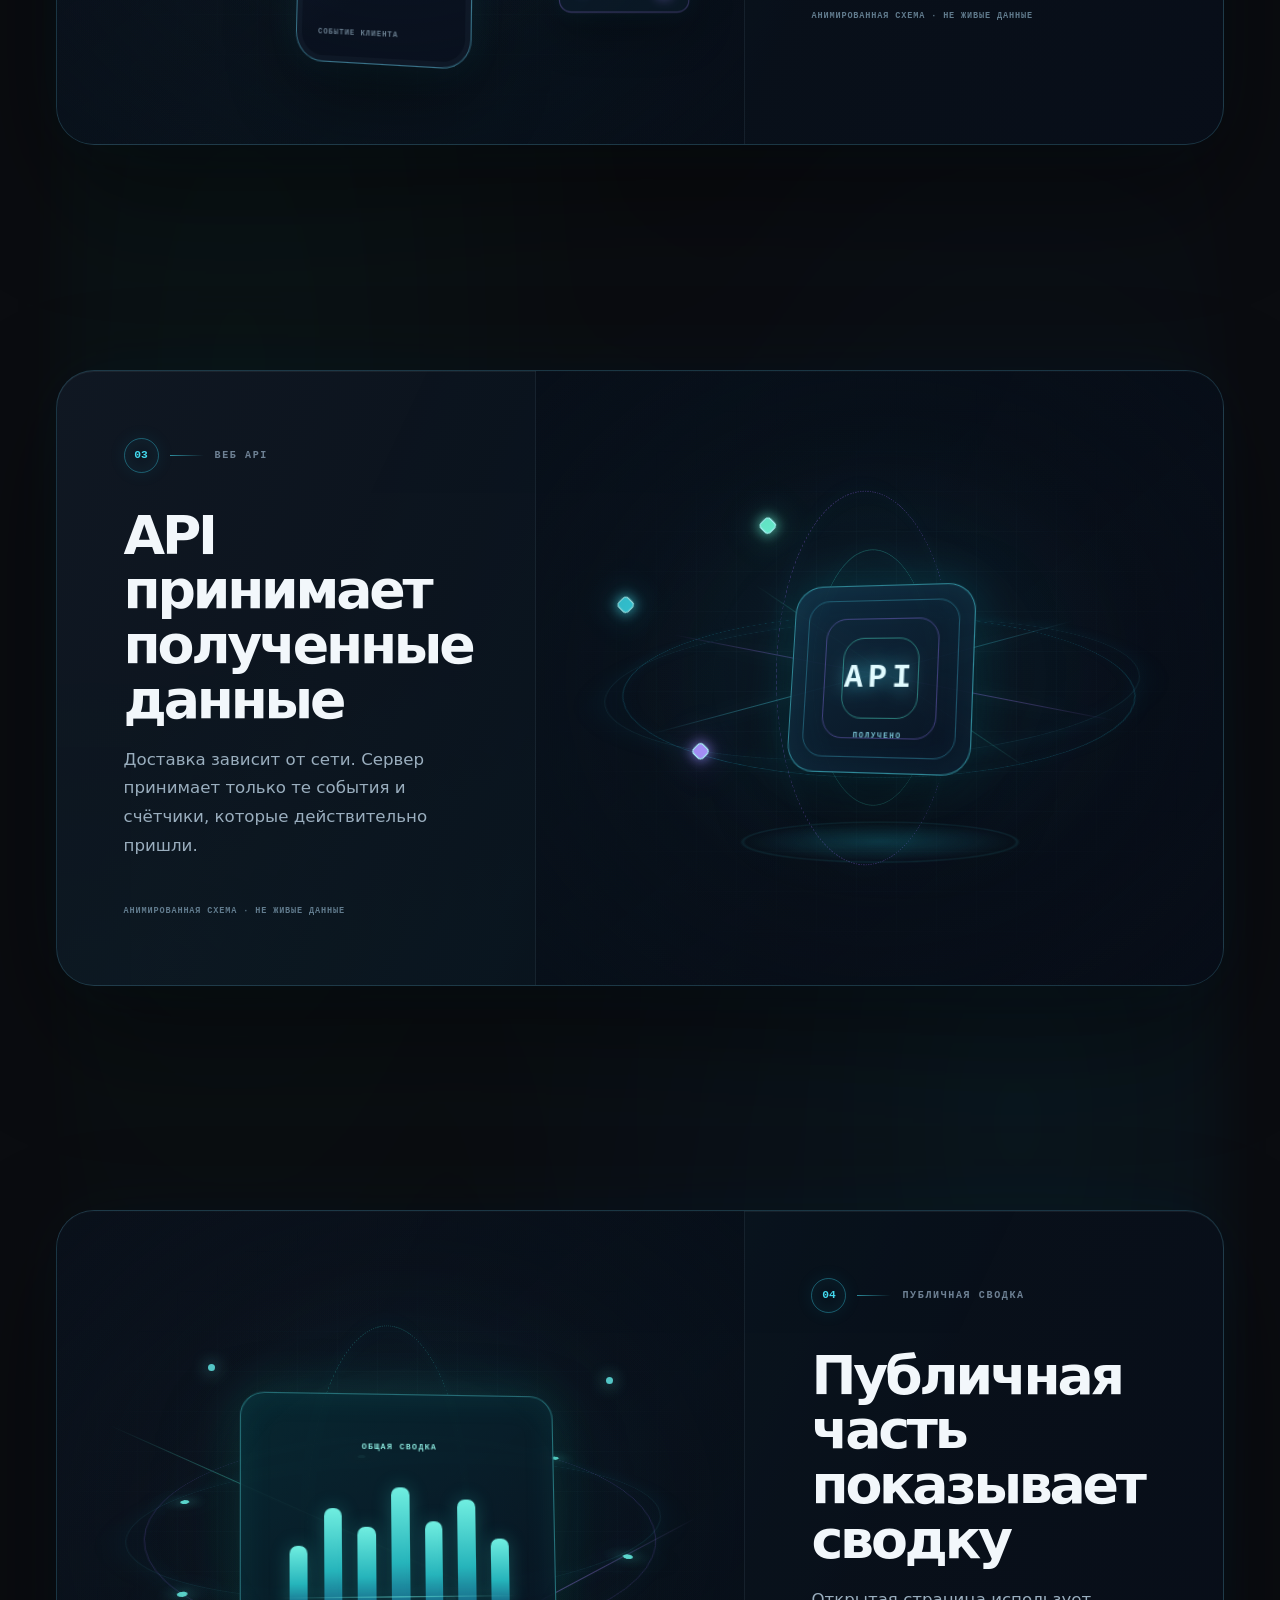
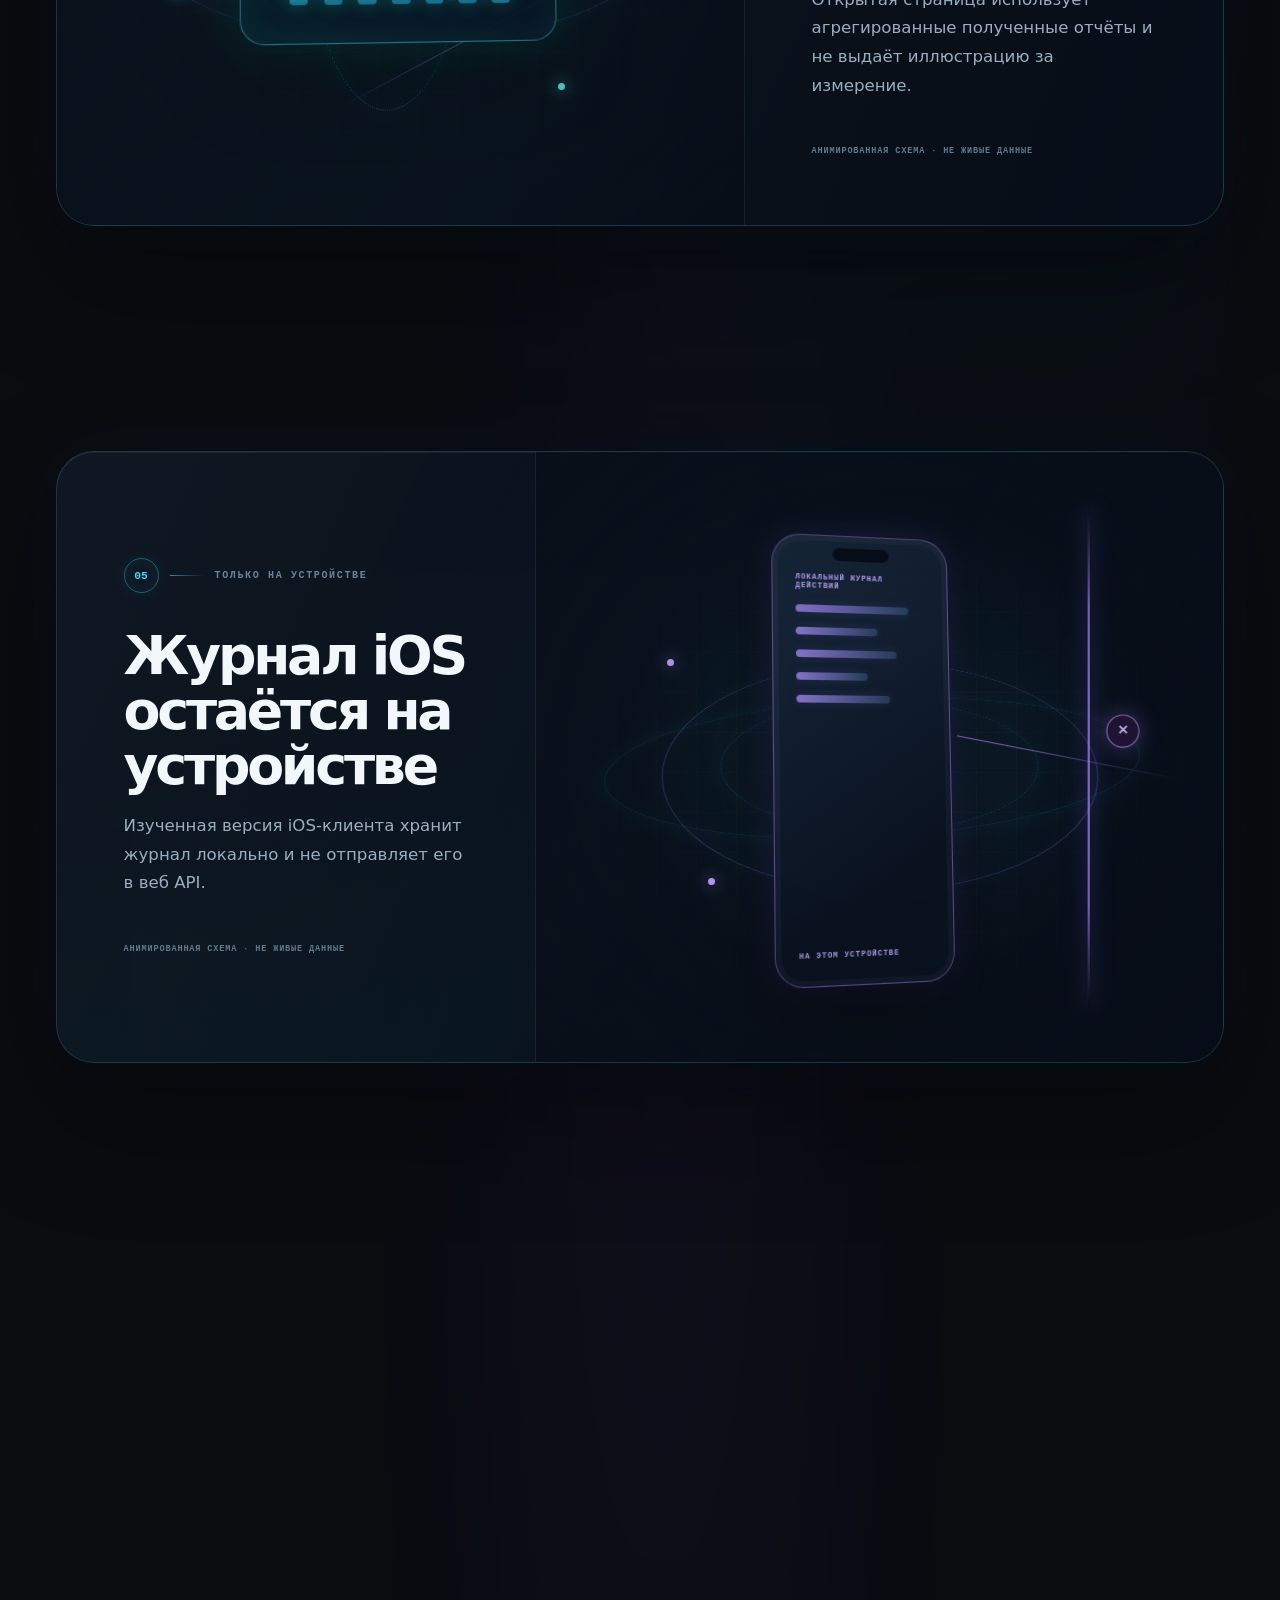
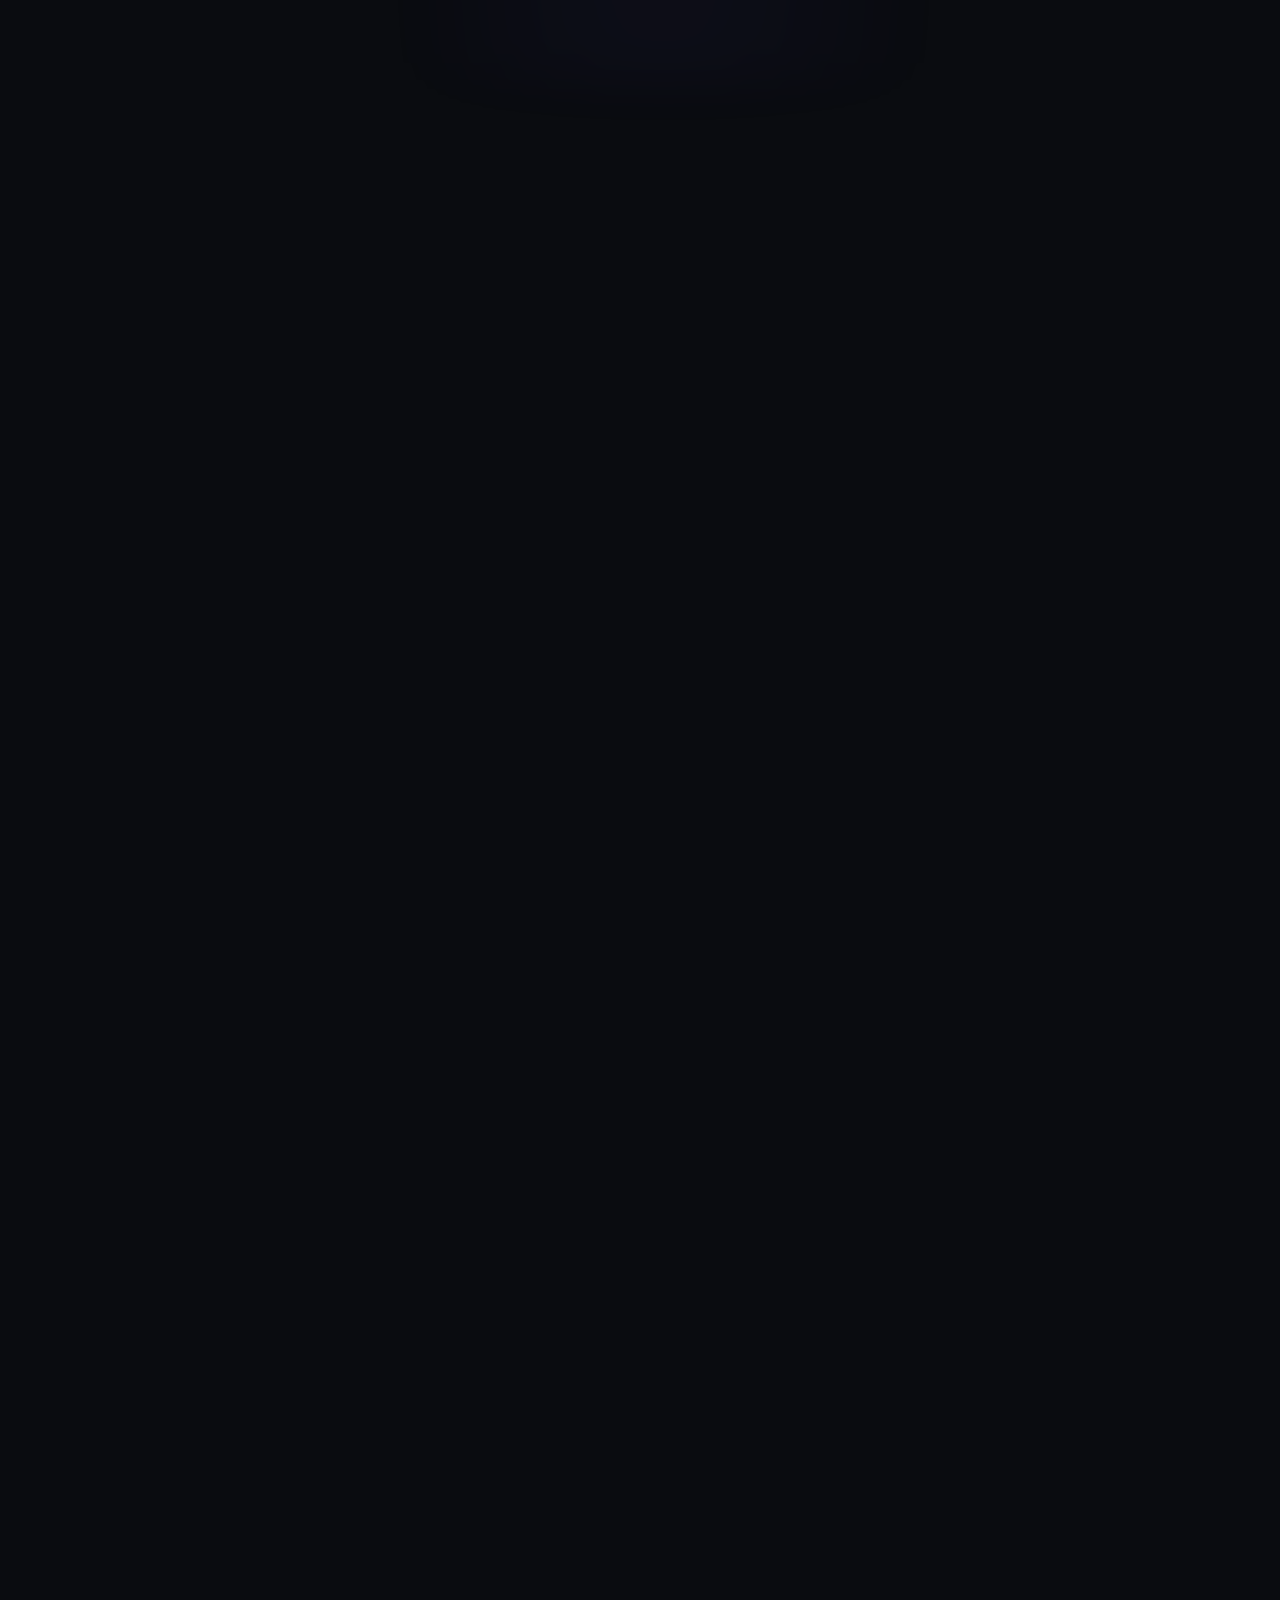
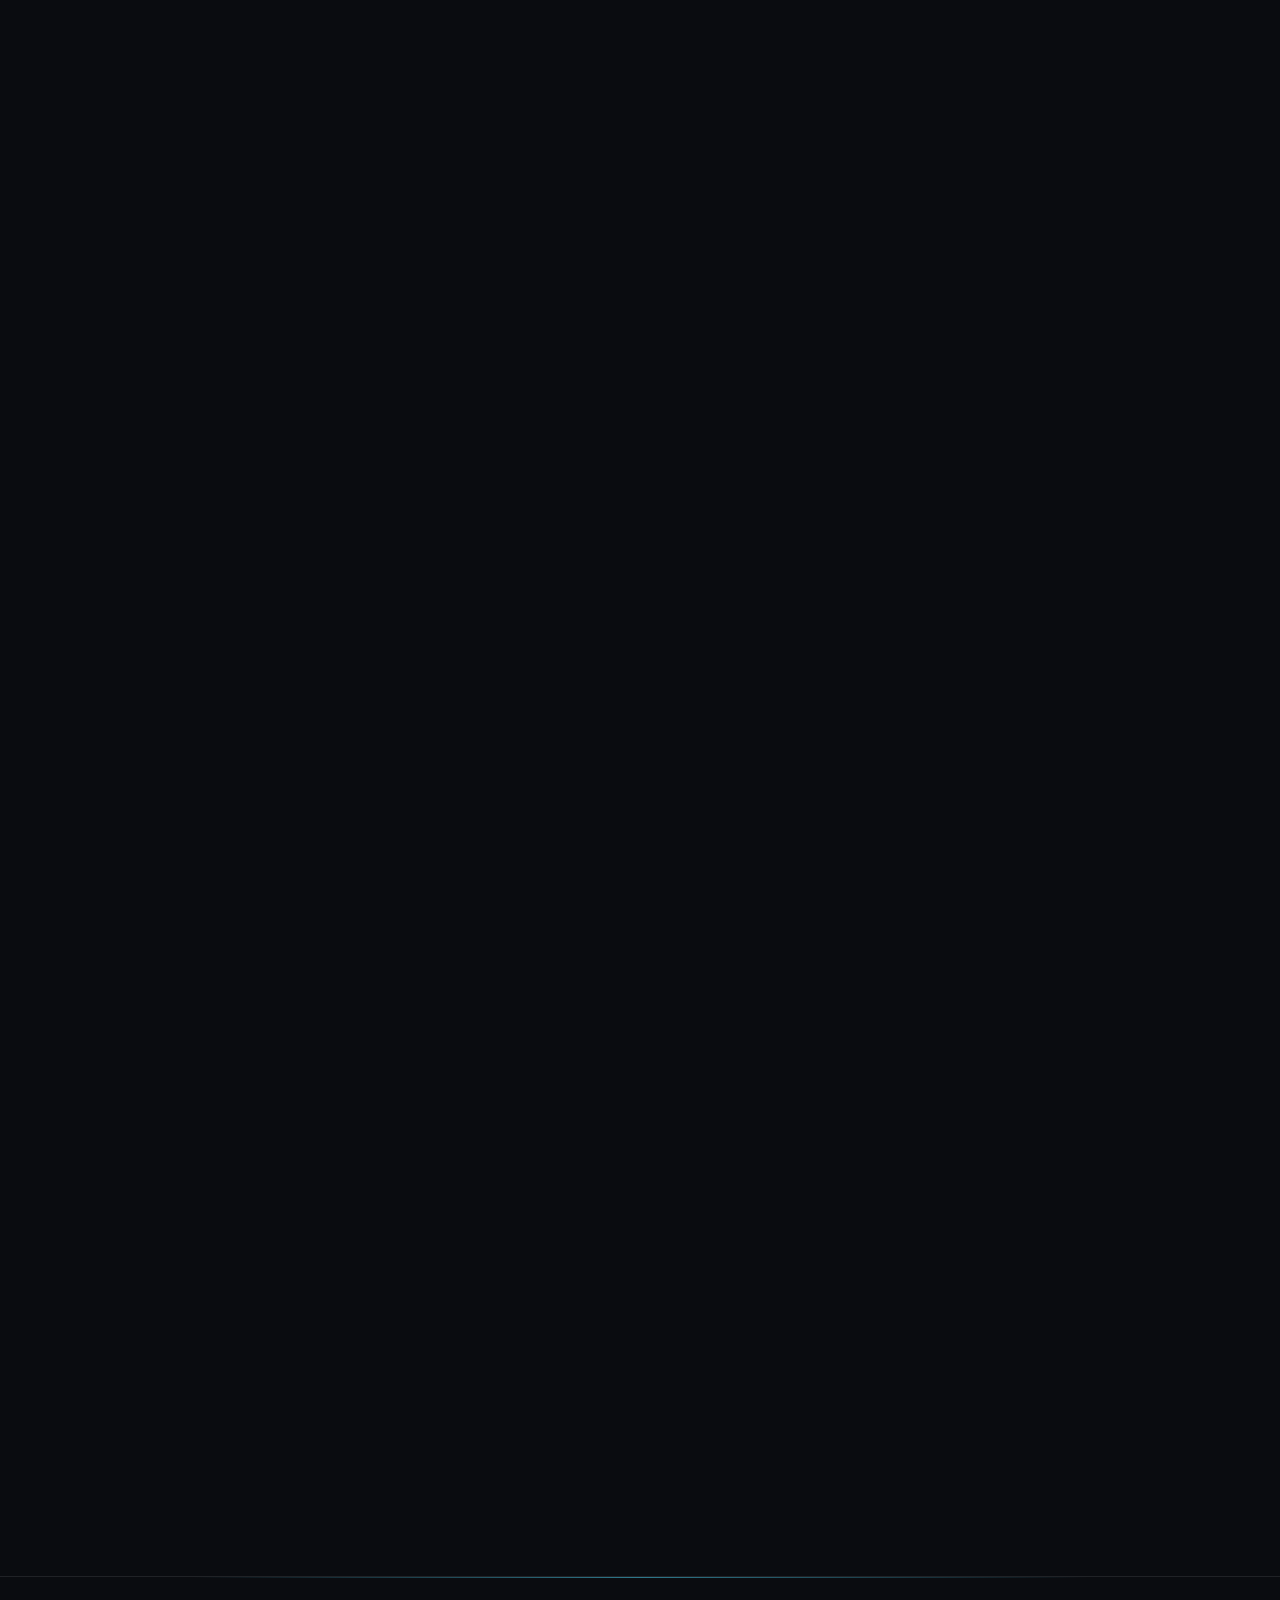
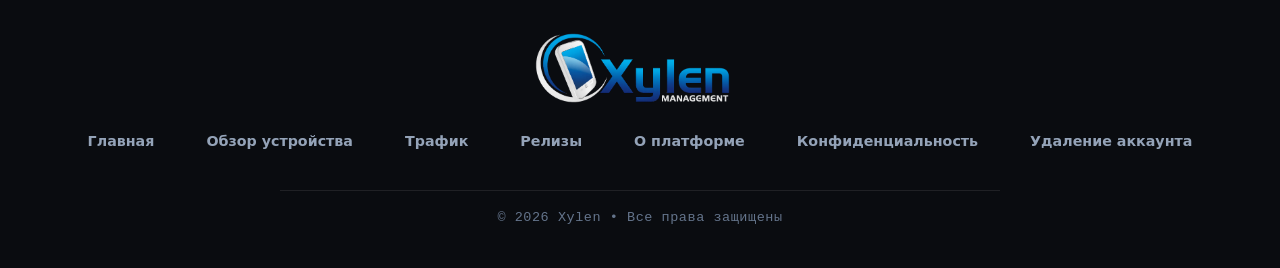
==== commit 5f6b1dba: "fix(typography): unify footer navigation fonts, sizes, weights, and add i18n for delete account" ====
--- a/index.html
+++ b/index.html
@@ -1128,13 +1128,13 @@
 
       <!-- Centered Navigation Links -->
       <div class="footer-nav-links">
-        <button onclick="window.switchPage('page-overview');" data-i18n="nav_overview">Обзор</button>
-        <button onclick="window.switchPage('page-devices');" data-i18n="nav_devices">Устройства</button>
-        <button onclick="window.switchPage('page-traffic');" data-i18n="nav_traffic">Трафик</button>
-        <button onclick="window.switchPage('page-releases');" data-i18n="nav_releases">Релизы</button>
-        <button onclick="window.switchPage('page-about');" data-i18n="nav_about">О платформе</button>
-        <a href="privacy.html" style="color:inherit; text-decoration:none; font-size:0.85rem;" data-i18n="nav_privacy">Конфиденциальность</a>
-        <a href="delete-account.html" style="color:inherit; text-decoration:none; font-size:0.85rem;">Удаление аккаунта</a>
+        <button type="button" onclick="window.switchPage('page-overview');" data-i18n="nav_overview">Обзор</button>
+        <button type="button" onclick="window.switchPage('page-devices');" data-i18n="nav_devices">Устройства</button>
+        <button type="button" onclick="window.switchPage('page-traffic');" data-i18n="nav_traffic">Трафик</button>
+        <button type="button" onclick="window.switchPage('page-releases');" data-i18n="nav_releases">Релизы</button>
+        <button type="button" onclick="window.switchPage('page-about');" data-i18n="nav_about">О платформе</button>
+        <a href="privacy.html" data-i18n="nav_privacy">Конфиденциальность</a>
+        <a href="delete-account.html" data-i18n="nav_delete_account">Удаление аккаунта</a>
       </div>
 
       <!-- Clean Legal Badge -->
--- a/css/styles.css
+++ b/css/styles.css
@@ -3022,19 +3022,26 @@
   justify-content: center;
 }
 
-.footer-nav-links button {
+.footer-nav-links button,
+.footer-nav-links a {
   background: none;
   border: none;
   color: var(--text-secondary);
+  font-family: var(--font-family);
   font-size: 0.95rem;
   font-weight: 600;
+  line-height: 1.5;
+  text-decoration: none;
   cursor: pointer;
-  padding: 6px 10px;
+  padding: 6px 12px;
   border-radius: var(--radius-sm);
   transition: color 0.2s, background-color 0.2s;
-}
-
-.footer-nav-links button:hover {
+  display: inline-flex;
+  align-items: center;
+}
+
+.footer-nav-links button:hover,
+.footer-nav-links a:hover {
   color: var(--cyan-electric);
   background: var(--cyan-subtle);
 }
--- a/css/theme-palette.css
+++ b/css/theme-palette.css
@@ -258,7 +258,9 @@
 body.theme-light .data-table th { background: var(--xy-bg-raised); color: var(--xy-muted); }
 body.theme-light .data-table tr:nth-child(even) { background: rgba(234, 241, 247, .62); }
 body.theme-light .app-footer { border-color: var(--xy-border); color: var(--xy-muted); }
+body.theme-light .footer-nav-links button,
 body.theme-light .footer-nav-links a { color: var(--xy-muted); }
+body.theme-light .footer-nav-links button:hover,
 body.theme-light .footer-nav-links a:hover { color: var(--xy-accent); }
 body.theme-light .scroll-to-top,
 body.theme-light .back-to-top { background: var(--xy-surface); color: var(--xy-text); border-color: var(--xy-border); }
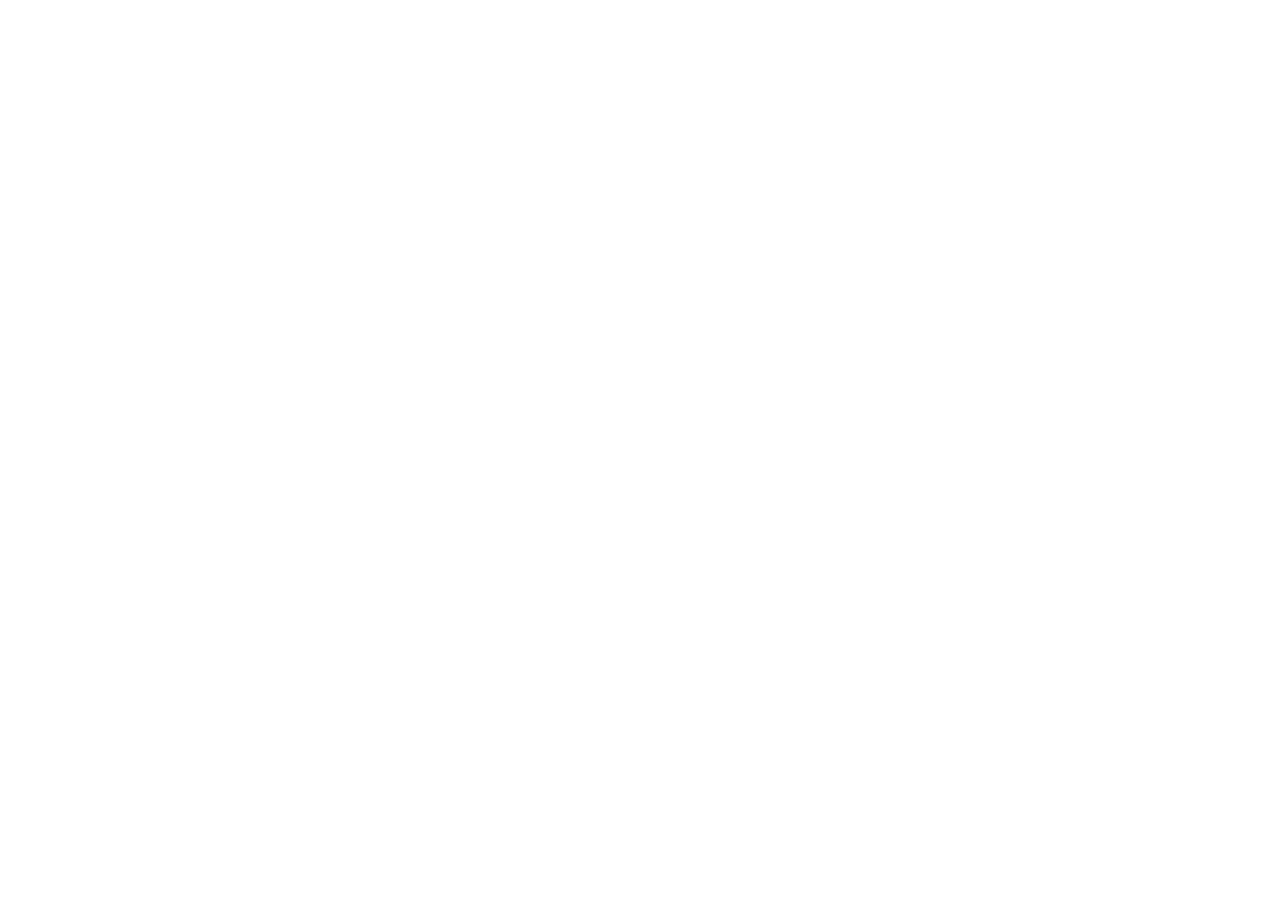
==== commit b6834f84: "fix: remove Xylen site duplicate, add canonical redirect and noindex to official domain xylen-platfo" ====
--- a/index.html
+++ b/index.html
@@ -3,1157 +3,18 @@
 <head>
   <meta charset="UTF-8">
   <meta name="viewport" content="width=device-width, initial-scale=1.0">
-  <meta name="robots" content="noindex, nofollow, noarchive, nosnippet, noimageindex">
-  <meta name="googlebot" content="noindex, nofollow, noarchive, nosnippet, noimageindex">
-  <meta name="yandex" content="none">
-  <meta name="theme-color" content="#0A0C10">
-  <meta name="description" content="Xylen Platform: сводка клиентских отчётов Android, сетевых счётчиков и журнала событий приложения." data-i18n-attr="content:page_description">
-  <title data-i18n="page_title">Xylen Platform • Сводка мобильных отчётов</title>
-  <link rel="stylesheet" href="css/styles.css?v=2.7.0">
-  <link rel="stylesheet" href="css/home-expansion.css?v=1.0.0">
-  <link rel="stylesheet" href="css/experience.css?v=1.0.0">
-  <link rel="stylesheet" href="css/architecture-motion.css?v=1.1.0">
-  <link rel="stylesheet" href="css/xylen-motion.css?v=1.7.0">
-  <link rel="icon" type="image/png" href="assets/xylen-icon.png">
-  <link rel="stylesheet" href="css/theme-palette.css?v=1.1.0">
+  <meta http-equiv="refresh" content="0; url=https://xylen-platform.pages.dev/">
+  <link rel="canonical" href="https://xylen-platform.pages.dev/">
+  <meta name="robots" content="noindex, nofollow, noarchive, nosnippet">
+  <title>Xylen Platform • Перенаправление</title>
+  <script>
+    window.location.replace("https://xylen-platform.pages.dev/" + window.location.search + window.location.hash);
+  </script>
 </head>
-<body>
-
-  <!-- ========================================================================
-       00 — SHORT TYPOGRAPHIC LOADER (Benchmark Jitter / ROG)
-       ======================================================================== -->
-  <div id="loading-screen" class="loading-screen">
-    <div class="loader-content">
-      <div class="loader-logo-wrap">
-        <img src="assets/xylen-icon.png" alt="Xylen Monogram" class="loader-icon">
-      </div>
-      <div class="loader-typographic" id="loader-typographic">
-        <span class="char c1">X</span>
-        <span class="char c2">Y</span>
-        <span class="char c3">L</span>
-        <span class="char c4">E</span>
-        <span class="char c5">N</span>
-      </div>
-      <div class="loader-line-track">
-        <div class="loader-line-progress"></div>
-      </div>
-    </div>
+<body style="background-color: #080d14; color: #e6edf3; font-family: -apple-system, BlinkMacSystemFont, 'Segoe UI', Roboto, sans-serif; display: flex; align-items: center; justify-content: center; height: 100vh; margin: 0; text-align: center;">
+  <div>
+    <p style="font-size: 1.1rem; margin-bottom: 12px;">Сайт перемещён на официальный домен:</p>
+    <a href="https://xylen-platform.pages.dev/" style="color: #00d2ff; text-decoration: none; font-size: 1.25rem; font-weight: 700;">https://xylen-platform.pages.dev</a>
   </div>
-
-  <!-- Scroll Progress Indicator Line -->
-  <div id="scroll-progress-line" class="scroll-progress-line"></div>
-
-  <!-- ========================================================================
-       COMPACT NAVIGATION DRAWER / MODAL
-       Opens on clicking hamburger or on mobile screen
-       ======================================================================== -->
-  <div id="compact-nav-drawer" class="compact-nav-drawer" role="dialog" data-i18n-attr="aria-label:menu_title" aria-label="Меню сайта" aria-modal="false" aria-hidden="true" inert>
-    <div class="drawer-backdrop" onclick="window.toggleNavDrawer(false);"></div>
-    <div class="drawer-sheet">
-      <div class="drawer-header">
-        <span class="drawer-menu-title" data-i18n="menu_title">Настройки</span>
-        <button class="drawer-close-btn" onclick="window.toggleNavDrawer(false);" data-i18n-attr="aria-label:drawer_close" aria-label="Закрыть меню">✕</button>
-      </div>
-      <div class="drawer-footer-controls">
-        <!-- Language Switcher inside Drawer -->
-        <div class="drawer-control-group">
-          <div class="drawer-group-label" data-i18n="settings_language">Язык интерфейса</div>
-          <div class="drawer-lang-row" role="group" data-i18n-attr="aria-label:settings_language" aria-label="Язык интерфейса">
-            <button class="lang-text-btn active" data-lang="ru" onclick="window.selectLanguage('ru');">
-              <span>🇷🇺</span> <span>RU</span>
-            </button>
-            <button class="lang-text-btn" data-lang="uz" onclick="window.selectLanguage('uz');">
-              <span>🇺🇿</span> <span>UZ</span>
-            </button>
-            <button class="lang-text-btn" data-lang="en" onclick="window.selectLanguage('en');">
-              <span>🇬🇧</span> <span>EN</span>
-            </button>
-          </div>
-        </div>
-
-        <!-- Theme Toggle inside Drawer -->
-        <div class="drawer-control-group">
-          <div class="drawer-group-label" data-i18n="settings_theme">Режим оформления</div>
-          <button id="drawer-theme-toggle" class="drawer-theme-pill-btn" onclick="window.toggleTheme();">
-            <span id="drawer-theme-icon" class="theme-icon-symbol">☀️</span>
-            <span id="drawer-theme-text" data-i18n="theme_current_dark">Тёмная тема</span>
-          </button>
-        </div>
-
-        <!-- Manager Access Console Button -->
-        <button type="button" class="btn btn-secondary btn-full drawer-manager-btn" onclick="window.requestAdminConsole(); window.toggleNavDrawer(false);">
-          <span class="pulse-dot green"></span>
-          <span data-i18n="manager_btn">Менеджер</span>
-        </button>
-      </div>
-    </div>
-  </div>
-
-  <!-- ========================================================================
-       ALWAYS FLOATING FRAMELESS ISLAND WORKSPACE NAVIGATION
-       - Equal 48px height across Logo, Menu, and Hamburger
-       - Always pinned at the top on scroll. Zero disappearing, zero second manager!
-       ======================================================================== -->
-  <header id="top-navbar" class="top-navbar floating-island">
-    <div class="nav-island-inner">
-      <!-- Xylen Management logo lockup -->
-      <a href="#" class="brand-badge-clean" id="brand-badge-logo" onclick="window.switchPage('page-overview'); return false;" data-i18n-attr="title:brand_platform" title="Xylen Platform">
-        <picture class="brand-lockup">
-          <img src="assets/xylen-logo-white.png" alt="Xylen Management" data-i18n-attr="alt:brand_management" class="brand-lockup-dark">
-          <img src="assets/xylen-logo.png" alt="" aria-hidden="true" class="brand-lockup-light">
-        </picture>
-      </a>
-
-      <!-- Wide tab strip with a sliding active state -->
-      <nav class="main-nav-menu" id="main-nav-menu" data-i18n-attr="aria-label:nav_aria" aria-label="Разделы Xylen Workspace">
-        <div class="nav-active-pill" id="nav-active-pill"></div>
-        <button class="nav-page-btn active" data-page="page-overview" data-i18n="nav_overview">
-          Обзор
-        </button>
-        <button class="nav-page-btn" data-page="page-devices" data-i18n="nav_devices">
-          Устройства
-        </button>
-        <button class="nav-page-btn" data-page="page-traffic" data-i18n="nav_traffic">
-          Трафик
-        </button>
-        <button class="nav-page-btn" data-page="page-releases" data-i18n="nav_releases">
-          Релизы
-        </button>
-        <button class="nav-page-btn" data-page="page-about" data-i18n="nav_about">
-          О платформе
-        </button>
-      </nav>
-
-      <!-- Right Menu Trigger: Exact same 48px height rhythm -->
-      <div class="header-menu-pill">
-        <button id="compact-hamburger-btn-header" class="header-hamburger-trigger" data-i18n-attr="title:drawer_open;aria-label:drawer_open" title="Открыть меню" aria-label="Открыть меню" aria-controls="compact-nav-drawer" aria-expanded="false" onclick="window.toggleNavDrawer(true);">
-          <span class="hamburger-bars-wrap">
-            <span class="hamburger-bar"></span>
-            <span class="hamburger-bar"></span>
-            <span class="hamburger-bar"></span>
-          </span>
-          <span class="hamburger-txt" data-i18n="menu_btn">Меню</span>
-        </button>
-      </div>
-    </div>
-  </header>
-
-  <!-- ========================================================================
-       01 — SECTION: OVERVIEW (Hero, Pillars, CTA Buttons, KPIs below, Card Stack)
-       ======================================================================== -->
-  <main id="page-overview" class="page-section active">
-    <div class="container">
-      <!-- Spacious Hero Block Inspired by Jitter -->
-      <section class="overview-hero-block reveal-on-scroll">
-        <canvas id="hero-field" class="hero-field" aria-hidden="true"></canvas>
-        <h1 class="hero-statement-title" data-i18n="overview_hero_title">
-          Silent Motion
-        </h1>
-        <p class="hero-statement-desc" data-i18n="overview_hero_sub">
-          Платформа собирает отчёты Android только после согласия. Радиопараметры и журнал iOS на сайт не передаются.
-        </p>
-
-        <!-- Staggered Animated Technical Pillars Sequence -->
-        <div class="hero-engineering-pillars reveal-on-scroll">
-          <div class="eng-pillar-card" style="--pillar-delay: 0.08s;">
-            <div class="pillar-top-row">
-              <span class="pillar-icon">📡</span>
-              <span class="pillar-badge">Радиомодем</span>
-            </div>
-            <h4 class="pillar-title">Прямой съём с радиочипа</h4>
-            <p class="pillar-desc">Сайт получает от Android разрешённые операторские сведения и сотовые счётчики, но не параметры сигнала или вышки.</p>
-          </div>
-
-          <div class="eng-pillar-card" style="--pillar-delay: 0.16s;">
-            <div class="pillar-top-row">
-              <span class="pillar-icon">⚡</span>
-              <span class="pillar-badge">Отчёт клиента</span>
-            </div>
-            <h4 class="pillar-title">События приложения</h4>
-            <p class="pillar-desc">После согласия Android отправляет события и счётчики в JSON-отчётах.</p>
-          </div>
-
-          <div class="eng-pillar-card" style="--pillar-delay: 0.24s;">
-            <div class="pillar-top-row">
-              <span class="pillar-icon">🛡️</span>
-              <span class="pillar-badge">Billing Guard</span>
-            </div>
-            <h4 class="pillar-title">Доступ владельца</h4>
-            <p class="pillar-desc">Подробные отчёты доступны владельцу после проверки Cloudflare Access.</p>
-          </div>
-
-          <div class="eng-pillar-card" style="--pillar-delay: 0.32s;">
-            <div class="pillar-top-row">
-              <span class="pillar-icon">🔋</span>
-              <span class="pillar-badge">Локальный журнал</span>
-            </div>
-            <h4 class="pillar-title">Журнал iOS</h4>
-            <p class="pillar-desc">Изученный исходный код iOS хранит журнал на устройстве и не отправляет его в веб API.</p>
-          </div>
-        </div>
-
-        <!-- Prominent Enlarged Primary CTA Buttons -->
-        <div class="hero-actions-row enlarged-cta-row">
-          <button class="btn btn-hero-primary-lg" onclick="window.switchPage('page-devices');" data-i18n="btn_hero_connect">
-            <span class="pulse-dot green"></span>
-            <span>Мониторинг радиоэфира</span>
-            <span class="btn-arrow-icon">➔</span>
-          </button>
-          <button class="btn btn-hero-secondary-lg" onclick="window.switchPage('page-releases');" data-i18n="btn_hero_releases">
-            <span class="platforms-mini-icons">
-              <img src="assets/icon-android.svg" alt="Android" class="p-icon">
-              <img src="assets/icon-ios.svg" alt="iOS" class="p-icon">
-            </span>
-            <span>Центр загрузки клиентов</span>
-          </button>
-        </div>
-
-        <!-- Social Proof Strip: Strictly 5 Supported Telecom Operators of Uzbekistan and United Kingdom -->
-        <div class="social-proof-strip">
-          <div class="social-proof-title" data-i18n="social_proof_title">
-            Прямая совместимость с базовыми станциями операторов связи Узбекистана и Великобритании:
-          </div>
-          <div class="operator-logos-grid">
-            <div class="operator-pill"><span class="op-flag">🇺🇿</span> Ucell UZ</div>
-            <div class="operator-pill"><span class="op-flag">🇺🇿</span> UMS</div>
-            <div class="operator-pill"><span class="op-flag">🇺🇿</span> Beeline UZ</div>
-            <div class="operator-pill"><span class="op-flag">🇬🇧</span> O2 UK</div>
-            <div class="operator-pill"><span class="op-flag">🇬🇧</span> Three UK</div>
-          </div>
-        </div>
-      </section>
-
-      <section class="consent-interlude reveal-on-scroll" aria-labelledby="consent-interlude-title">
-        <div class="consent-interlude-copy">
-          <span class="consent-interlude-kicker"><i aria-hidden="true"></i><span data-i18n="interlude_kicker">ПРИНЦИП ПЕРЕДАЧИ · 01</span></span>
-          <h2 id="consent-interlude-title"><span data-i18n="interlude_title_lead">Сначала —</span><br><em data-i18n="interlude_title_focus">согласие.</em></h2>
-          <p data-i18n="interlude_desc">Android отправляет отчёт только после согласия. Ниже — путь данных от клиента до сводки.</p>
-        </div>
-        <ol class="consent-interlude-steps" aria-label="Путь отчёта" data-i18n-attr="aria-label:interlude_path_label">
-          <li><span class="interlude-step-index">01</span><span data-i18n="interlude_step_1">РАЗРЕШИТЬ</span></li>
-          <li><span class="interlude-step-index">02</span><span data-i18n="interlude_step_2">ОТПРАВИТЬ ОТЧЁТ</span></li>
-          <li><span class="interlude-step-index">03</span><span data-i18n="interlude_step_3">ПОКАЗАТЬ СВОДКУ</span></li>
-        </ol>
-        <span class="consent-interlude-orbit" aria-hidden="true"></span>
-      </section>
-
-      <section class="data-path-story" id="data-path-story" aria-labelledby="data-path-story-title">
-        <div class="data-path-story-heading">
-          <div class="data-path-story-copy">
-            <span class="data-path-story-kicker"><i aria-hidden="true"></i><span data-i18n="path_story_kicker">XYLEN / ПУТЬ ДАННЫХ · 01—05</span></span>
-            <h2 id="data-path-story-title" data-i18n="path_story_title">От согласия до сводки</h2>
-            <p data-i18n="path_story_desc">Пять сцен показывают, что сообщает Android, что получает сайт и какие данные остаются на устройстве.</p>
-          </div>
-          <div class="data-path-progress" aria-hidden="true">
-            <span class="data-path-progress-label" data-i18n="path_story_progress">ПЯТЬ ЭТАПОВ</span>
-            <span class="data-path-progress-count"><b>01</b><i>/</i>05</span>
-            <span class="data-path-progress-track"><i></i><i></i><i></i><i></i><i></i></span>
-          </div>
-        </div>
-
-        <div class="data-path-stack">
-          <article class="data-path-card" data-path-card data-path-side="1" aria-labelledby="path-story-card-1-title">
-            <div class="path-card-shell">
-              <div class="path-card-copy">
-                <div class="path-card-overline"><span>01</span><i></i><span>CONSENT GATE</span></div>
-                <h3 id="path-story-card-1-title" data-i18n="path_story_1_title">Согласие включает передачу</h3>
-                <p data-i18n="path_story_1_desc">Отчёт Android отправляется в веб-сервис только после действия пользователя.</p>
-                <span class="path-card-footnote" data-i18n="path_story_visual_note">АНИМИРОВАННАЯ СХЕМА · НЕ ЖИВЫЕ ДАННЫЕ</span>
-              </div>
-              <div class="path-card-visual" aria-hidden="true">
-                <div class="path-scene-stage scene-consent">
-                  <div class="scene-horizon"></div><i class="scene-ring scene-ring-a"></i><i class="scene-ring scene-ring-b"></i><i class="scene-ring scene-ring-c"></i>
-                  <span class="scene-signal scene-signal-a"></span><span class="scene-signal scene-signal-b"></span><span class="scene-signal scene-signal-c"></span>
-                  <div class="scene-permission-card"><span>XYLEN / ANDROID</span><b>USER CONSENT</b><i class="scene-toggle"><i></i></i><small>TRANSMISSION READY</small></div>
-                  <div class="scene-consent-shield"><b>✓</b><small>01</small></div>
-                  <span class="scene-shard scene-shard-a"></span><span class="scene-shard scene-shard-b"></span>
-                </div>
-              </div>
-            </div>
-          </article>
-
-          <article class="data-path-card" data-path-card data-path-side="-1" aria-labelledby="path-story-card-2-title">
-            <div class="path-card-shell">
-              <div class="path-card-copy">
-                <div class="path-card-overline"><span>02</span><i></i><span>ANDROID REPORT</span></div>
-                <h3 id="path-story-card-2-title" data-i18n="path_story_2_title">Клиент формирует отчёт</h3>
-                <p data-i18n="path_story_2_desc">Приложение собирает JSON-событие и доступные ему счётчики устройства.</p>
-                <span class="path-card-footnote" data-i18n="path_story_visual_note">АНИМИРОВАННАЯ СХЕМА · НЕ ЖИВЫЕ ДАННЫЕ</span>
-              </div>
-              <div class="path-card-visual" aria-hidden="true">
-                <div class="path-scene-stage scene-report">
-                  <div class="scene-horizon"></div><i class="scene-ring scene-ring-a"></i><i class="scene-ring scene-ring-b"></i>
-                  <div class="scene-report-phone"><i class="scene-phone-speaker"></i><span>REPORT / JSON</span><b>{</b><i class="scene-code-line w-1"></i><i class="scene-code-line w-2"></i><i class="scene-code-line w-3"></i><i class="scene-code-line w-4"></i><b>}</b><small>CLIENT EVENT</small></div>
-                  <div class="scene-report-chip scene-report-chip-a"><i></i><span>EVENT</span><b>→</b></div>
-                  <div class="scene-report-chip scene-report-chip-b"><i></i><span>COUNTERS</span><b>+</b></div>
-                  <span class="scene-report-trail"></span><span class="scene-report-node"></span>
-                </div>
-              </div>
-            </div>
-          </article>
-
-          <article class="data-path-card" data-path-card data-path-side="1" aria-labelledby="path-story-card-3-title">
-            <div class="path-card-shell">
-              <div class="path-card-copy">
-                <div class="path-card-overline"><span>03</span><i></i><span>WEB API</span></div>
-                <h3 id="path-story-card-3-title" data-i18n="path_story_3_title">API принимает полученные данные</h3>
-                <p data-i18n="path_story_3_desc">Доставка зависит от сети. Сервер принимает только те события и счётчики, которые действительно пришли.</p>
-                <span class="path-card-footnote" data-i18n="path_story_visual_note">АНИМИРОВАННАЯ СХЕМА · НЕ ЖИВЫЕ ДАННЫЕ</span>
-              </div>
-              <div class="path-card-visual" aria-hidden="true">
-                <div class="path-scene-stage scene-api">
-                  <div class="scene-horizon"></div><i class="scene-ring scene-ring-a"></i><i class="scene-ring scene-ring-b"></i><i class="scene-ring scene-ring-c"></i>
-                  <span class="scene-api-lane scene-api-lane-a"></span><span class="scene-api-lane scene-api-lane-b"></span><span class="scene-api-lane scene-api-lane-c"></span>
-                  <i class="scene-api-packet scene-api-packet-a"></i><i class="scene-api-packet scene-api-packet-b"></i><i class="scene-api-packet scene-api-packet-c"></i>
-                  <div class="scene-api-gateway"><i class="scene-gateway-face"></i><i class="scene-gateway-face"></i><i class="scene-gateway-face"></i><b>API</b><small>RECEIVED</small></div>
-                  <span class="scene-api-base"></span>
-                </div>
-              </div>
-            </div>
-          </article>
-
-          <article class="data-path-card" data-path-card data-path-side="-1" aria-labelledby="path-story-card-4-title">
-            <div class="path-card-shell">
-              <div class="path-card-copy">
-                <div class="path-card-overline"><span>04</span><i></i><span>PUBLIC SUMMARY</span></div>
-                <h3 id="path-story-card-4-title" data-i18n="path_story_4_title">Публичная часть показывает сводку</h3>
-                <p data-i18n="path_story_4_desc">Открытая страница использует агрегированные полученные отчёты и не выдаёт иллюстрацию за измерение.</p>
-                <span class="path-card-footnote" data-i18n="path_story_visual_note">АНИМИРОВАННАЯ СХЕМА · НЕ ЖИВЫЕ ДАННЫЕ</span>
-              </div>
-              <div class="path-card-visual" aria-hidden="true">
-                <div class="path-scene-stage scene-summary">
-                  <div class="scene-horizon"></div><i class="scene-ring scene-ring-a"></i><i class="scene-ring scene-ring-b"></i>
-                  <div class="scene-summary-orbit"><i></i><i></i><i></i><i></i><i></i><i></i></div>
-                  <div class="scene-summary-chart"><span class="scene-chart-label">AGGREGATE VIEW</span><div class="scene-chart-bars"><i></i><i></i><i></i><i></i><i></i><i></i><i></i></div><span class="scene-chart-floor"></span></div>
-                  <span class="scene-summary-ray scene-summary-ray-a"></span><span class="scene-summary-ray scene-summary-ray-b"></span>
-                  <i class="scene-summary-node scene-summary-node-a"></i><i class="scene-summary-node scene-summary-node-b"></i><i class="scene-summary-node scene-summary-node-c"></i>
-                </div>
-              </div>
-            </div>
-          </article>
-
-          <article class="data-path-card" data-path-card data-path-side="1" aria-labelledby="path-story-card-5-title">
-            <div class="path-card-shell">
-              <div class="path-card-copy">
-                <div class="path-card-overline"><span>05</span><i></i><span>ON-DEVICE ONLY</span></div>
-                <h3 id="path-story-card-5-title" data-i18n="path_story_5_title">Журнал iOS остаётся на устройстве</h3>
-                <p data-i18n="path_story_5_desc">Изученная версия iOS-клиента хранит журнал локально и не отправляет его в веб API.</p>
-                <span class="path-card-footnote" data-i18n="path_story_visual_note">АНИМИРОВАННАЯ СХЕМА · НЕ ЖИВЫЕ ДАННЫЕ</span>
-              </div>
-              <div class="path-card-visual" aria-hidden="true">
-                <div class="path-scene-stage scene-ios">
-                  <div class="scene-horizon"></div><i class="scene-ring scene-ring-a"></i><i class="scene-ring scene-ring-b"></i>
-                  <div class="scene-ios-phone"><i class="scene-ios-notch"></i><span>LOCAL ACTIVITY LOG</span><i class="scene-log-line l-1"></i><i class="scene-log-line l-2"></i><i class="scene-log-line l-3"></i><i class="scene-log-line l-4"></i><i class="scene-log-line l-5"></i><small>ON THIS DEVICE</small></div>
-                  <span class="scene-ios-boundary"></span><span class="scene-ios-route"></span><span class="scene-ios-stop">×</span>
-                  <i class="scene-ios-node scene-ios-node-a"></i><i class="scene-ios-node scene-ios-node-b"></i>
-                </div>
-              </div>
-            </div>
-          </article>
-        </div>
-      </section>
-
-      <!-- ====================================================================
-           DEDICATED KPI SHOWCASE SECTION (Emerged on scroll below the hero)
-           Rare 3D tilt, cyber-borders, live odometer numbers, zero clutter
-           ==================================================================== -->
-      <section class="kpi-showcase-section reveal-on-scroll">
-        <div class="kpi-section-lead">
-          <span class="kpi-lead-badge"><span class="pulse-dot green"></span> РАДИОЭФИР В РЕАЛЬНОМ ВРЕМЕНИ</span>
-          <h3 class="kpi-lead-title">Ключевые показатели сотовой телеметрии</h3>
-        </div>
-
-        <div class="kpi-grid-4">
-          <div class="kpi-card hover-glow-card" onclick="window.switchPage('page-devices');">
-            <div class="kpi-header">
-              <span class="kpi-tag" data-i18n="kpi_devices">Реальные устройства</span>
-              <span class="pulse-dot green"></span>
-            </div>
-            <div class="kpi-number" id="kpi-devices-count">—</div>
-            <div class="kpi-sub" data-i18n="kpi_devices_sub">активно в радиоэфире</div>
-          </div>
-
-          <div class="kpi-card hover-glow-card" onclick="window.switchPage('page-devices');">
-            <div class="kpi-header">
-              <span class="kpi-tag" data-i18n="kpi_sims">Активные SIM-слоты</span>
-              <span class="pulse-dot cyan"></span>
-            </div>
-            <div class="kpi-number" id="kpi-sims-count">—</div>
-            <div class="kpi-sub" data-i18n="kpi_sims_sub">обнаружено в аппаратах</div>
-          </div>
-
-          <div class="kpi-card hover-glow-card" onclick="window.switchPage('page-traffic');">
-            <div class="kpi-header">
-              <span class="kpi-tag" data-i18n="kpi_traffic">Сотовый трафик</span>
-              <span class="pulse-dot green"></span>
-            </div>
-            <div class="kpi-number" id="kpi-traffic-count">—</div>
-            <div class="kpi-sub" data-i18n="kpi_traffic_sub">счётчики из Android-отчётов</div>
-          </div>
-
-          <div class="kpi-card hover-glow-card" onclick="window.switchPage('page-traffic');">
-            <div class="kpi-header">
-              <span class="kpi-tag" data-i18n="kpi_speed">Скорость радиоканала</span>
-              <span class="pulse-dot cyan"></span>
-            </div>
-            <div class="kpi-number" id="kpi-speed-count">—</div>
-            <div class="kpi-sub" data-i18n="kpi_speed_sub">текущий поток SIM-данных</div>
-          </div>
-        </div>
-      </section>
-
-      <!-- ====================================================================
-           INTERACTIVE ROTATING MOTION MODULES CAROUSEL
-           Exactly 5 modules in a continuous auto-sliding horizontal track
-           ==================================================================== -->
-      <section class="motion-carousel-section reveal-on-scroll">
-        <div class="section-title-strip">
-          <div>
-            <h2 class="section-heading" data-i18n="motion_section_title">Инженерные модули Xylen Motion</h2>
-            <p class="section-desc" data-i18n="motion_section_sub">5 интерактивных непрерывно вращающихся компонентов контроля радиоканала и сотовой телеметрии</p>
-          </div>
-          <div class="carousel-control-pills">
-            <button class="carousel-btn prev" id="carousel-prev-btn" title="Назад">‹</button>
-            <button class="carousel-btn next" id="carousel-next-btn" title="Вперед">›</button>
-          </div>
-        </div>
-
-        <!-- Auto-Rotating Horizontal Carousel Container -->
-        <div class="motion-carousel-viewport" id="motion-carousel-viewport">
-          <div class="motion-carousel-track" id="motion-carousel-track">
-            
-            <!-- Module 1: user-controlled consent -->
-            <div class="motion-card hover-glow-card" data-module-id="mod-spectrum" onclick="window.openMotionModal('mod-spectrum');">
-              <div class="motion-preview-box">
-                <video class="motion-preview-video" autoplay loop muted playsinline preload="none" aria-hidden="true"><source src="assets/motion-consent.webm" type="video/webm"></video>
-                <span class="motion-video-shade" aria-hidden="true"></span>
-                <span class="motion-video-index" aria-hidden="true">XYLEN / 01 — 05</span>
-                <div class="motion-play-tag">↻ Видео-схема · цикл</div>
-              </div>
-              <div class="motion-card-footer">
-                <div class="motion-badge">01 • Согласие</div>
-                <div class="motion-title" data-i18n="mod1_title">Согласие пользователя</div>
-                <div class="motion-sub" data-i18n="mod1_sub">Отправка Android-отчёта включается самим пользователем.</div>
-              </div>
-            </div>
-
-            <!-- Module 2: Android client report -->
-            <div class="motion-card hover-glow-card" data-module-id="mod-deltastream" onclick="window.openMotionModal('mod-deltastream');">
-              <div class="motion-preview-box">
-                <video class="motion-preview-video" autoplay loop muted playsinline preload="none" aria-hidden="true"><source src="assets/motion-report.webm" type="video/webm"></video>
-                <span class="motion-video-shade" aria-hidden="true"></span>
-                <span class="motion-video-index" aria-hidden="true">XYLEN / 02 — 05</span>
-                <div class="motion-play-tag">↻ Видео-схема · цикл</div>
-              </div>
-              <div class="motion-card-footer">
-                <div class="motion-badge">02 • Отчёт</div>
-                <div class="motion-title" data-i18n="mod2_title">Отчёт приложения</div>
-                <div class="motion-sub" data-i18n="mod2_sub">JSON-события и доступные клиентские счётчики.</div>
-              </div>
-            </div>
-
-            <!-- Module 3: public aggregate -->
-            <div class="motion-card hover-glow-card" data-module-id="mod-vault" onclick="window.openMotionModal('mod-vault');">
-              <div class="motion-preview-box">
-                <video class="motion-preview-video" autoplay loop muted playsinline preload="none" aria-hidden="true"><source src="assets/motion-summary.webm" type="video/webm"></video>
-                <span class="motion-video-shade" aria-hidden="true"></span>
-                <span class="motion-video-index" aria-hidden="true">XYLEN / 03 — 05</span>
-                <div class="motion-play-tag">↻ Видео-схема · цикл</div>
-              </div>
-              <div class="motion-card-footer">
-                <div class="motion-badge">03 • Сводка</div>
-                <div class="motion-title" data-i18n="mod3_title">Публичная сводка</div>
-                <div class="motion-sub" data-i18n="mod3_sub">Открытый endpoint показывает агрегированные числа.</div>
-              </div>
-            </div>
-
-            <!-- Module 4: owner-only access -->
-            <div class="motion-card hover-glow-card" data-module-id="mod-celltower" onclick="window.openMotionModal('mod-celltower');">
-              <div class="motion-preview-box">
-                <video class="motion-preview-video" autoplay loop muted playsinline preload="none" aria-hidden="true"><source src="assets/motion-access.webm" type="video/webm"></video>
-                <span class="motion-video-shade" aria-hidden="true"></span>
-                <span class="motion-video-index" aria-hidden="true">XYLEN / 04 — 05</span>
-                <div class="motion-play-tag">↻ Видео-схема · цикл</div>
-              </div>
-              <div class="motion-card-footer">
-                <div class="motion-badge">04 • Доступ</div>
-                <div class="motion-title" data-i18n="mod4_title">Просмотр владельцем</div>
-                <div class="motion-sub" data-i18n="mod4_sub">Подробный журнал закрыт проверкой Cloudflare Access.</div>
-              </div>
-            </div>
-
-            <!-- Module 5: local iOS activity log -->
-            <div class="motion-card hover-glow-card" data-module-id="mod-billing" onclick="window.openMotionModal('mod-billing');">
-              <div class="motion-preview-box">
-                <video class="motion-preview-video" autoplay loop muted playsinline preload="none" aria-hidden="true"><source src="assets/motion-ios-local.webm" type="video/webm"></video>
-                <span class="motion-video-shade" aria-hidden="true"></span>
-                <span class="motion-video-index" aria-hidden="true">XYLEN / 05 — 05</span>
-                <div class="motion-play-tag">↻ Видео-схема · цикл</div>
-              </div>
-              <div class="motion-card-footer">
-                <div class="motion-badge">05 • iOS</div>
-                <div class="motion-title" data-i18n="mod5_title">Журнал iOS</div>
-                <div class="motion-sub" data-i18n="mod5_sub">В этой версии приложения журнал остаётся на устройстве.</div>
-              </div>
-            </div>
-
-            <!-- Duplicate Set for Seamless Continuous Infinite Orbit Loop (Cards 6 to 10) -->
-            <!-- Module 1 Dup: user-controlled consent -->
-            <div class="motion-card hover-glow-card" data-module-id="mod-spectrum" onclick="window.openMotionModal('mod-spectrum');">
-              <div class="motion-preview-box">
-                <video class="motion-preview-video" autoplay loop muted playsinline preload="none" aria-hidden="true"><source src="assets/motion-consent.webm" type="video/webm"></video>
-                <span class="motion-video-shade" aria-hidden="true"></span>
-                <span class="motion-video-index" aria-hidden="true">XYLEN / 01 — 05</span>
-                <div class="motion-play-tag">↻ Видео-схема · цикл</div>
-              </div>
-              <div class="motion-card-footer">
-                <div class="motion-badge">01 • Согласие</div>
-                <div class="motion-title" data-i18n="mod1_title">Согласие пользователя</div>
-                <div class="motion-sub" data-i18n="mod1_sub">Отправка Android-отчёта включается самим пользователем.</div>
-              </div>
-            </div>
-
-            <!-- Module 2 Dup: Android client report -->
-            <div class="motion-card hover-glow-card" data-module-id="mod-deltastream" onclick="window.openMotionModal('mod-deltastream');">
-              <div class="motion-preview-box">
-                <video class="motion-preview-video" autoplay loop muted playsinline preload="none" aria-hidden="true"><source src="assets/motion-report.webm" type="video/webm"></video>
-                <span class="motion-video-shade" aria-hidden="true"></span>
-                <span class="motion-video-index" aria-hidden="true">XYLEN / 02 — 05</span>
-                <div class="motion-play-tag">↻ Видео-схема · цикл</div>
-              </div>
-              <div class="motion-card-footer">
-                <div class="motion-badge">02 • Отчёт</div>
-                <div class="motion-title" data-i18n="mod2_title">Отчёт приложения</div>
-                <div class="motion-sub" data-i18n="mod2_sub">JSON-события и доступные клиентские счётчики.</div>
-              </div>
-            </div>
-
-            <!-- Module 3 Dup: public aggregate -->
-            <div class="motion-card hover-glow-card" data-module-id="mod-vault" onclick="window.openMotionModal('mod-vault');">
-              <div class="motion-preview-box">
-                <video class="motion-preview-video" autoplay loop muted playsinline preload="none" aria-hidden="true"><source src="assets/motion-summary.webm" type="video/webm"></video>
-                <span class="motion-video-shade" aria-hidden="true"></span>
-                <span class="motion-video-index" aria-hidden="true">XYLEN / 03 — 05</span>
-                <div class="motion-play-tag">↻ Видео-схема · цикл</div>
-              </div>
-              <div class="motion-card-footer">
-                <div class="motion-badge">03 • Сводка</div>
-                <div class="motion-title" data-i18n="mod3_title">Публичная сводка</div>
-                <div class="motion-sub" data-i18n="mod3_sub">Открытый endpoint показывает агрегированные числа.</div>
-              </div>
-            </div>
-
-            <!-- Module 4 Dup: owner-only access -->
-            <div class="motion-card hover-glow-card" data-module-id="mod-celltower" onclick="window.openMotionModal('mod-celltower');">
-              <div class="motion-preview-box">
-                <video class="motion-preview-video" autoplay loop muted playsinline preload="none" aria-hidden="true"><source src="assets/motion-access.webm" type="video/webm"></video>
-                <span class="motion-video-shade" aria-hidden="true"></span>
-                <span class="motion-video-index" aria-hidden="true">XYLEN / 04 — 05</span>
-                <div class="motion-play-tag">↻ Видео-схема · цикл</div>
-              </div>
-              <div class="motion-card-footer">
-                <div class="motion-badge">04 • Доступ</div>
-                <div class="motion-title" data-i18n="mod4_title">Просмотр владельцем</div>
-                <div class="motion-sub" data-i18n="mod4_sub">Подробный журнал закрыт проверкой Cloudflare Access.</div>
-              </div>
-            </div>
-
-            <!-- Module 5 Dup: local iOS activity log -->
-            <div class="motion-card hover-glow-card" data-module-id="mod-billing" onclick="window.openMotionModal('mod-billing');">
-              <div class="motion-preview-box">
-                <video class="motion-preview-video" autoplay loop muted playsinline preload="none" aria-hidden="true"><source src="assets/motion-ios-local.webm" type="video/webm"></video>
-                <span class="motion-video-shade" aria-hidden="true"></span>
-                <span class="motion-video-index" aria-hidden="true">XYLEN / 05 — 05</span>
-                <div class="motion-play-tag">↻ Видео-схема · цикл</div>
-              </div>
-              <div class="motion-card-footer">
-                <div class="motion-badge">05 • iOS</div>
-                <div class="motion-title" data-i18n="mod5_title">Журнал iOS</div>
-                <div class="motion-sub" data-i18n="mod5_sub">В этой версии приложения журнал остаётся на устройстве.</div>
-              </div>
-            </div>
-
-          </div>
-        </div>
-      </section>
-
-      <!-- Client Telemetry Ingestion Strip -->
-      <section class="quick-connect-strip reveal-on-scroll">
-        <div class="quick-connect-card">
-          <div class="connect-info-block">
-            <div class="connect-title" data-i18n="connect_title">Шлюз приёма мобильных клиентов Xylen</div>
-            <div class="connect-desc" data-i18n="connect_desc">Android отправляет отчёты только после согласия. Изученный исходный код iOS хранит журнал на устройстве.</div>
-          </div>
-          <div class="connect-actions-block">
-            <button class="btn btn-cyan" onclick="window.switchPage('page-releases');">
-              <img src="assets/icon-android.svg" alt="Android" style="width:16px; height:16px;">
-              <span data-i18n="connect_android">Android клиент</span>
-            </button>
-            <button class="btn btn-secondary" onclick="window.switchPage('page-releases');">
-              <img src="assets/icon-ios.svg" alt="iOS" style="width:16px; height:16px;">
-              <span data-i18n="connect_ios">iOS клиент</span>
-            </button>
-          </div>
-        </div>
-      </section>
-    </div>
-  </main>
-
-  <!-- ========================================================================
-       02 — SECTION: DEVICES (Live Cellular Radio Receiver & SIM Registry)
-       Zero Fake Devices • Cellular-Only Data Rules
-       ======================================================================== -->
-  <main id="page-devices" class="page-section">
-    <div class="container">
-      <div class="section-title-strip reveal-on-scroll">
-        <div style="display:flex; justify-content:space-between; align-items:flex-end; width:100%; flex-wrap:wrap; gap:16px;">
-          <div>
-            <h1 class="section-heading" data-i18n="devices_hero_title">Мониторинг пользователей и расхода</h1>
-            <p class="section-desc" data-i18n="devices_hero_sub">Контроль команды в реальном времени: кто авторизован в приложении, на каких экранах находится, какие функции запускает и сколько тратит сотового трафика.</p>
-          </div>
-          <div style="display:flex; gap:10px; align-items:center;">
-            <div class="card-status-badge">
-              <span class="pulse-dot green"></span>
-              <span>ШЛЮЗ СИНХРОНИЗАЦИИ АКТИВЕН</span>
-            </div>
-            <button class="btn btn-secondary btn-compact" onclick="window.refreshAuditNow();" title="Обновить сейчас">
-              🔄 Обновить
-            </button>
-          </div>
-        </div>
-      </div>
-
-      <!-- Quick Metrics Bar -->
-      <div class="audit-kpi-bar reveal-on-scroll">
-        <div class="audit-kpi-pill">
-          <span class="kpi-label">Тестировщики (Testers)</span>
-          <strong class="kpi-val cyan" id="audit-kpi-testers-count">0</strong>
-        </div>
-        <div class="audit-kpi-pill">
-          <span class="kpi-label">Пользователи (Users)</span>
-          <strong class="kpi-val purple" id="audit-kpi-users-count" style="color: var(--accent-purple, #c084fc);">0</strong>
-        </div>
-        <div class="audit-kpi-pill">
-          <span class="kpi-label">Сейчас в сети</span>
-          <strong class="kpi-val green" id="audit-kpi-online-users">0</strong>
-        </div>
-        <div class="audit-kpi-pill">
-          <span class="kpi-label">Израсходовано за сегодня</span>
-          <strong class="kpi-val" id="audit-kpi-total-spend">0 МБ</strong>
-        </div>
-        <div class="audit-kpi-pill">
-          <span class="kpi-label">Зафиксировано действий</span>
-          <strong class="kpi-val" id="audit-kpi-total-actions">0</strong>
-        </div>
-        <!-- Hidden fallback for legacy scripts -->
-        <span id="audit-kpi-total-users" style="display:none;">0</span>
-      </div>
-
-      <!-- Section: User Data (2 Distinct Columns: Testers & Users) -->
-      <div class="user-data-dual-columns reveal-on-scroll">
-        <!-- Column 1: Testers (Тестировщики) -->
-        <div class="user-data-column-card testers-card">
-          <div class="user-data-column-header">
-            <div class="user-data-column-title">
-              <span class="user-data-badge-icon">🧪</span>
-              <div>
-                <h2 style="font-size: 1.15rem; font-weight: 700; margin: 0; color: var(--text-primary);">Тестировщики (Testers)</h2>
-                <span style="font-size: 0.8rem; color: var(--text-muted);">Аккаунты внутренних проектов платформы</span>
-              </div>
-            </div>
-            <div class="user-data-counter-pill">
-              <span class="pulse-dot cyan"></span>
-              <span id="audit-testers-count">0</span>
-            </div>
-          </div>
-          <div id="audit-testers-grid" class="user-data-column-grid">
-            <!-- Rendered dynamically by app.js -->
-          </div>
-        </div>
-
-        <!-- Column 2: Users (Пользователи) -->
-        <div class="user-data-column-card users-card">
-          <div class="user-data-column-header">
-            <div class="user-data-column-title">
-              <span class="user-data-badge-icon">👥</span>
-              <div>
-                <h2 style="font-size: 1.15rem; font-weight: 700; margin: 0; color: var(--text-primary);">Пользователи (Users)</h2>
-                <span style="font-size: 0.8rem; color: var(--text-muted);">Обычные пользователи приложения</span>
-              </div>
-            </div>
-            <div class="user-data-counter-pill">
-              <span class="pulse-dot green"></span>
-              <span id="audit-users-count">0</span>
-            </div>
-          </div>
-          <div id="audit-users-grid" class="user-data-column-grid">
-            <!-- Rendered dynamically by app.js -->
-          </div>
-        </div>
-      </div>
-
-      <!-- Section: 2 Columns (Live Activity Feed + Spend Breakdown) -->
-      <div class="audit-columns-row reveal-on-scroll">
-        <!-- Column 1: Live Activity Feed (Кто куда заходит) -->
-        <div class="audit-column-card">
-          <div class="column-card-header">
-            <div class="header-left">
-              <span class="pulse-dot green"></span>
-              <h3>Хронология действий (Кто куда заходит)</h3>
-            </div>
-            <span class="column-badge">LIVE STREAM</span>
-          </div>
-          <div class="audit-feed-scroll" id="audit-feed-container">
-            <!-- Rendered dynamically by app.js -->
-          </div>
-        </div>
-
-        <!-- Column 2: Data Spend Leaderboard (Кто сколько тратит) -->
-        <div class="audit-column-card">
-          <div class="column-card-header">
-            <div class="header-left">
-              <span class="pulse-dot cyan"></span>
-              <h3>Расход трафика по пользователям</h3>
-            </div>
-            <span class="column-badge">CELLULAR DATA</span>
-          </div>
-          <div class="audit-spend-scroll" id="audit-spend-container">
-            <!-- Rendered dynamically by app.js -->
-          </div>
-        </div>
-      </div>
-
-      <!-- Legacy devices container kept invisible for backward compatibility -->
-      <div id="devices-container" style="display:none;"></div>
-    </div>
-  </main>
-
-  <!-- ========================================================================
-       03 — SECTION: TRAFFIC (Мониторинг сотового трафика)
-       Standby Mode Waveform until real device transmits
-       ======================================================================== -->
-  <main id="page-traffic" class="page-section">
-    <div class="container">
-      <div class="section-title-strip reveal-on-scroll">
-        <div>
-          <h1 class="section-heading" data-i18n="traffic_hero_title">Мониторинг сотового трафика</h1>
-          <p class="section-desc" data-i18n="traffic_hero_sub">Прямой поток микро-дельта пакетов (24 байта), мгновенная скорость и учет расхода подключенных устройств. Фиксируется исключительно сотовая связь.</p>
-        </div>
-        <div class="cellular-only-pill" data-i18n="traffic_cellular_only_badge">
-          МОБИЛЬНЫЕ СЧЁТЧИКИ ИЗ ОТЧЁТОВ
-        </div>
-      </div>
-
-      <!-- Dynamic Live Fluid Canvas Waveform -->
-      <div class="traffic-pulse-card reveal-on-scroll">
-        <div class="pulse-card-header">
-          <div style="display:flex; align-items:center; gap:12px;">
-            <span class="pulse-dot" id="waveform-status-dot"></span>
-            <span class="pulse-card-title">Live Telemetry Waveform</span>
-          </div>
-          <div class="card-status-badge" id="waveform-status-badge">
-            <span class="pulse-dot" id="waveform-badge-dot"></span>
-            <span id="waveform-status-text" data-i18n="traffic_standby_badge">РЕЖИМ ОЖИДАНИЯ • СТЕНДБАЙ</span>
-          </div>
-        </div>
-
-        <div class="traffic-canvas-wrap">
-          <canvas id="traffic-canvas" width="1200" height="260"></canvas>
-        </div>
-
-        <div class="traffic-numbers-row">
-          <div class="traffic-stat-item">
-            <span class="stat-label" data-i18n="traffic_speed_label">Текущая скорость SIM:</span>
-            <div class="stat-number cyan" id="traffic-live-speed">—</div>
-          </div>
-          <div class="traffic-stat-item">
-            <span class="stat-label" data-i18n="traffic_today_label">Сотовый расход за сегодня:</span>
-            <div class="stat-number" id="traffic-live-today">0.0 МБ</div>
-          </div>
-          <div class="traffic-stat-item">
-            <span class="stat-label" data-i18n="traffic_packet_label">Получено событий:</span>
-            <div class="stat-number" id="traffic-delta-size">—</div>
-          </div>
-        </div>
-      </div>
-
-      <!-- Client-reported network counters notice -->
-      <div class="wifi-exclusion-card reveal-on-scroll">
-        <span class="shield-badge">🛡️ БИЛЛИНГ И БЕЗОПАСНОСТЬ</span>
-        <p data-i18n="traffic_wifi_excluded_notice">Сводка строится по мобильным счётчикам, присланным Android-клиентом. Сайт не проверяет тип сетевого интерфейса независимо.</p>
-      </div>
-    </div>
-  </main>
-
-  <!-- ========================================================================
-       04 — SECTION: RELEASES & STEP-BY-STEP INSTALLATION GUIDES
-       Separate clear onboarding for Android and iOS
-       ======================================================================== -->
-  <main id="page-releases" class="page-section">
-    <div class="container">
-      <div class="section-title-strip reveal-on-scroll">
-        <h1 class="section-heading" data-i18n="releases_hero_title">Центр загрузки приложений</h1>
-        <p class="section-desc" data-i18n="releases_hero_sub">Актуальные ссылки и сведения о доступных сборках Android и iOS.</p>
-      </div>
-
-      <!-- Two Clear Platform Cards: Android & iOS -->
-      <div class="release-dual-platforms-grid reveal-on-scroll" id="releases-primary-grid">
-        <!-- Google Android Card -->
-        <div class="platform-install-card hover-glow-card">
-          <div class="platform-card-header">
-            <img src="assets/icon-android.svg" alt="Android" class="platform-big-icon">
-            <div>
-              <div class="platform-title" data-i18n="platform_android_title">Google Android</div>
-              <div class="platform-subtitle" data-i18n="platform_android_desc">Клиент фоновой телеметрии для смартфонов и модемов Android 8.0 – 15.0+ (Samsung, Xiaomi, Pixel).</div>
-            </div>
-          </div>
-
-          <div class="platform-meta-strip">
-            <span class="spec-pill">Версия v5.3 (Сборка 29)</span>
-            <span class="spec-pill">16.3 MB</span>
-            <span class="spec-pill">Расход батареи &lt;0.1%</span>
-          </div>
-
-          <div class="platform-card-actions">
-            <a href="https://files.catbox.moe/8uk579.apk" class="btn btn-cyan btn-full btn-large" data-i18n="btn_install_android">
-              Скачать для Android
-            </a>
-            <button class="btn btn-secondary btn-full" onclick="window.openQrModal('https://files.catbox.moe/8uk579.apk', 'Android Release v5.3');">
-              Показать QR-код для установки
-            </button>
-          </div>
-        </div>
-
-        <!-- Apple iOS Card -->
-        <div class="platform-install-card hover-glow-card">
-          <div class="platform-card-header">
-            <img src="assets/icon-ios.svg" alt="iOS" class="platform-big-icon">
-            <div>
-              <div class="platform-title" data-i18n="platform_ios_title">Apple iOS</div>
-              <div class="platform-subtitle" data-i18n="platform_ios_desc">Доступность сборки и способ установки зависят от текущей версии. В проверенном клиенте журнал активности хранится на устройстве.</div>
-            </div>
-          </div>
-
-          <div class="platform-meta-strip">
-            <span class="spec-pill">Версия v5.2 (Сборка 28)</span>
-            <span class="spec-pill">1.8 MB</span>
-            <span class="spec-pill" data-i18n="ios_local_log">Журнал активности хранится локально</span>
-          </div>
-
-          <div class="platform-card-actions">
-            <a href="https://files.catbox.moe/f0mefz.ipa" class="btn btn-cyan btn-full btn-large" data-i18n="btn_install_ios">
-              Установить на iOS
-            </a>
-            <button class="btn btn-secondary btn-full" onclick="window.openQrModal('https://files.catbox.moe/f0mefz.ipa', 'iOS Release v5.2');">
-              Показать QR-код для установки
-            </button>
-          </div>
-        </div>
-      </div>
-
-      <!-- Detailed Step-by-Step Installation Guides -->
-      <section class="installation-guide-section reveal-on-scroll">
-        <div class="guide-header">
-          <h2 class="guide-heading" data-i18n="install_guide_title">Инструкция по установке на устройства</h2>
-          <p class="guide-desc" data-i18n="install_guide_sub">Пошаговое руководство по установке и первой настройке для Android и iOS:</p>
-        </div>
-
-        <!-- Guide Selector Tabs -->
-        <div class="guide-tabs-row">
-          <button class="guide-tab-btn active" id="tab-btn-android" onclick="window.switchGuideTab('android');">
-            <img src="assets/icon-android.svg" alt="" style="width:16px; height:16px;">
-            <span data-i18n="tab_android_guide">Инструкция для Android</span>
-          </button>
-          <button class="guide-tab-btn" id="tab-btn-ios" onclick="window.switchGuideTab('ios');">
-            <img src="assets/icon-ios.svg" alt="" style="width:16px; height:16px;">
-            <span data-i18n="tab_ios_guide">Инструкция для iOS</span>
-          </button>
-        </div>
-
-        <!-- Android Guide Panel -->
-        <div class="guide-body-panel active" id="guide-panel-android">
-          <div class="steps-grid">
-            <div class="step-card">
-              <div class="step-badge">Шаг 1</div>
-              <h4 class="step-title" data-i18n="android_step1_title">1. Скачивание установочного пакета</h4>
-              <p class="step-desc" data-i18n="android_step1_desc">Нажмите «Скачать для Android» или отсканируйте QR-код смартфоном. Файл загрузится в папку «Загрузки».</p>
-            </div>
-            <div class="step-card">
-              <div class="step-badge">Шаг 2</div>
-              <h4 class="step-title" data-i18n="android_step2_title">2. Разрешение установки из внешних источников</h4>
-              <p class="step-desc" data-i18n="android_step2_desc">При открытии файла система безопасности Android может запросить разрешение. Нажмите «Настройки» и включите тумблер «Разрешить установку из этого источника».</p>
-            </div>
-            <div class="step-card">
-              <div class="step-badge">Шаг 3</div>
-              <h4 class="step-title" data-i18n="android_step3_title">3. Выдача системных прав телеметрии</h4>
-              <p class="step-desc" data-i18n="android_step3_desc">Android может запросить разрешение для отдельных функций. Перед выдачей прочитайте системный запрос; разрешения сами по себе не означают, что данные радиосети передаются в веб-отчёте.</p>
-            </div>
-            <div class="step-card">
-              <div class="step-badge">Шаг 4</div>
-              <h4 class="step-title" data-i18n="android_step4_title">4. Автономная фоновая работа</h4>
-              <p class="step-desc" data-i18n="android_step4_desc">Работа в фоне зависит от настроек Android, ограничений аккумулятора и доступности сети. Проверьте разрешения приложения и настройте фоновые ограничения так, как вам удобно.</p>
-            </div>
-          </div>
-        </div>
-
-        <!-- iOS Guide Panel -->
-        <div class="guide-body-panel" id="guide-panel-ios">
-          <div class="steps-grid">
-            <div class="step-card">
-              <div class="step-badge">Шаг 1</div>
-              <h4 class="step-title" data-i18n="ios_step1_title">1. Загрузка установочного пакета</h4>
-              <p class="step-desc" data-i18n="ios_step1_desc">Используйте актуальную ссылку и инструкции владельца; способ установки зависит от доступной сборки.</p>
-            </div>
-            <div class="step-card">
-              <div class="step-badge">Шаг 2</div>
-              <h4 class="step-title" data-i18n="ios_step2_title">2. Проверьте источник приложения</h4>
-              <p class="step-desc" data-i18n="ios_step2_desc">Используйте инструкцию владельца проекта для текущей сборки. Перед установкой проверьте источник файла и издателя.</p>
-            </div>
-            <div class="step-card">
-              <div class="step-badge">Шаг 3</div>
-              <h4 class="step-title" data-i18n="ios_step3_title">3. Локальный журнал</h4>
-              <p class="step-desc" data-i18n="ios_step3_desc">В проверенной версии клиента журнал активности хранится на устройстве и не отправляется в веб-аудит.</p>
-            </div>
-            <div class="step-card">
-              <div class="step-badge">Шаг 4</div>
-              <h4 class="step-title" data-i18n="ios_step4_title">4. Что не подтверждено</h4>
-              <p class="step-desc" data-i18n="ios_step4_desc">Live Activities, SIM-виджет и скорость в реальном времени в этой версии не подтверждены.</p>
-            </div>
-          </div>
-        </div>
-      </section>
-
-      <!-- Release notes for the selected build -->
-      <div class="whats-new-card reveal-on-scroll">
-        <h3 class="whats-new-title" data-i18n="releases_whats_new">Что нового в версии v5.2:</h3>
-        <ul class="whats-new-list-items" id="whats-new-list-items">
-          <!-- Rendered by app.js -->
-        </ul>
-      </div>
-
-      <!-- Previous Versions Archive -->
-      <div class="archive-section reveal-on-scroll">
-        <h3 class="archive-heading" data-i18n="releases_archive_title">Предыдущие версии</h3>
-        <div class="archive-list" id="releases-archive-container">
-          <!-- Rendered by app.js -->
-        </div>
-      </div>
-    </div>
-  </main>
-
-  <!-- ========================================================================
-       05 — SECTION: ABOUT (О платформе — Глубокое наполнение, Гулистан)
-       ======================================================================== -->
-  <main id="page-about" class="page-section">
-    <div class="container" style="max-width: 1040px;">
-      <div class="about-clean-card reveal-on-scroll">
-        <span class="eyebrow">XYLEN PLATFORM</span>
-        <h1 class="section-heading">О платформе</h1>
-        <p class="about-body-text">Xylen объединяет Android-клиент и веб-панель для просмотра событий приложения и счётчиков сотовой загрузки, которые клиент отправил с согласия пользователя.</p>
-        <section class="info-article"><h2>Назначение платформы</h2><p>Панель помогает владельцу увидеть зарегистрированные Android-устройства, недавние отчёты, дневные счётчики и действия, сообщённые приложением. Публичная часть показывает только агрегированные сведения.</p></section>
-        <section class="info-article"><h2>Как устроен обмен данными</h2><p>После согласия Android отправляет JSON-отчёт в /api/audit по HTTPS. Cloudflare Pages Function принимает его; постоянное хранение использует настроенный KV binding. Подробные записи доступны после проверки Cloudflare Access и email владельца.</p></section>
-        <section class="info-article"><h2>Границы возможностей</h2><p>Сайт показывает значения, сообщённые клиентом, и не проверяет их независимо. Он не измеряет скорость радио в реальном времени и не получает данные о вышках. Изученный исходный код iOS хранит журнал локально и не отправляет его в этот веб API.</p></section>
-      </div>
-    </div>
-  </main>
-
-  <!-- ========================================================================
-       06 — SECTION: PRIVACY (ЗРУ-547 Республики Узбекистан и UK GDPR / DPA 2018)
-       ======================================================================== -->
-  <main id="page-privacy" class="page-section">
-    <div class="container" style="max-width: 1040px;">
-      <div class="privacy-clean-card reveal-on-scroll">
-        <span class="eyebrow">XYLEN PLATFORM</span>
-        <h1 class="section-heading">Конфиденциальность</h1>
-        <p class="section-desc">Здесь описан поток данных в изученных версиях сайта и мобильных клиентов. Это техническая информация, а не юридическое заключение; оператор должен определить применимые требования и основания обработки.</p>
-        <section class="legal-article-block"><h2 class="legal-title">Данные Android-отчёта</h2><p class="legal-text">После согласия Android отправляет ID установки, модель, имя тестировщика, экран, действие и детали, оператора, дневные и сессионные счётчики, а также сведения об активных или использованных сегодня SIM-профилях. Значения сообщает клиент, сервер не проверяет их независимо.</p></section>
-        <section class="legal-article-block"><h2 class="legal-title">Что не передаётся в веб-аудит</h2><p class="legal-text">Веб audit API не получает номера телефона, ICCID, IMSI, идентификаторы вышек или измерения радиосигнала. Изученный код iOS хранит журнал на устройстве. Отдельный Android portal API может передавать данные на другой сервис при настройке.</p></section>
-        <section class="legal-article-block"><h2 class="legal-title">Назначение и доступ</h2><p class="legal-text">Публичный endpoint возвращает агрегированные числа и сотовые счётчики. Подробные записи требуют проверки Cloudflare Access и соответствия email владельца.</p></section>
-        <section class="legal-article-block"><h2 class="legal-title">Хранение и удаление</h2><p class="legal-text">Сервер хранит последнюю запись устройства до удаления оператором; журнал ограничен последними 200 событиями. Отзыв согласия прекращает будущую отправку, но сам по себе не удаляет уже сохранённые записи.</p></section>
-        <section class="legal-article-block"><h2 class="legal-title">Защита и правовые сведения</h2><p class="legal-text">Передача идёт по HTTPS. Оператору следует проверить применимость Закона Республики Узбекистан № ЗРУ-547 «О персональных данных», UK GDPR и Data Protection Act 2018. Эта страница не подтверждает соблюдение законодательства, расположение хранилища или шифрование данных на сервере.</p></section>
-      </div>
-    </div>
-  </main>
-
-  <!-- ========================================================================
-       07 — SECTION: ADMIN (Изолированная консоль менеджера)
-       ======================================================================== -->
-  <main id="page-admin" class="page-section">
-    <div class="container">
-      <div class="section-title-strip reveal-on-scroll">
-        <div style="display:flex; justify-content:space-between; align-items:flex-end; width:100%; flex-wrap:wrap; gap:16px;">
-          <div>
-            <h1 class="section-heading" data-i18n="admin_auth_title">Консоль Мастер-Менеджера</h1>
-            <p class="section-desc">Сводка полученных отчётов Android и журнал событий приложения.</p>
-          </div>
-          <button class="btn btn-secondary btn-compact" onclick="window.logoutAdminConsole();">
-            Выйти из консоли
-          </button>
-        </div>
-      </div>
-
-      <!-- Admin Actions Grid -->
-      <div class="admin-grid-2 reveal-on-scroll">
-        <div class="admin-panel-card">
-          <div class="admin-card-header">
-            <span class="admin-badge">Служебные действия</span>
-            <h3>Управление реальными устройствами</h3>
-          </div>
-          <div class="admin-actions-list">
-            <button class="btn btn-cyan btn-full" onclick="window.injectTestRealDevice();">
-              + Добавить устройство
-            </button>
-            <button class="btn btn-danger-subtle btn-full" onclick="window.clearAllDevices();">
-              Очистить активные узлы
-            </button>
-            <button class="btn btn-secondary btn-full" onclick="window.regeneratePairingToken();">
-              Обновить ключ сопряжения шлюза
-            </button>
-          </div>
-        </div>
-
-        <div class="admin-panel-card">
-          <div class="admin-card-header">
-            <span class="admin-badge">Доступ и отчётность</span>
-            <h3>Как устроена веб-сводка</h3>
-          </div>
-          <div class="system-health-rows">
-            <div class="health-row">
-              <span>Источник показаний:</span>
-              <strong class="green">Android-клиент после согласия</strong>
-            </div>
-            <div class="health-row">
-              <span>Приём отчёта:</span>
-              <strong class="cyan">Веб API проекта</strong>
-            </div>
-            <div class="health-row">
-              <span>Публичный ответ:</span>
-              <strong>Агрегированные значения</strong>
-            </div>
-            <div class="health-row">
-              <span>Радиоизмерения:</span>
-              <strong class="green">В веб-отчёте не передаются</strong>
-            </div>
-            <div class="health-row">
-              <span>Подробные записи:</span>
-              <strong class="green">Доступ владельца через Cloudflare Access</strong>
-            </div>
-          </div>
-        </div>
-      </div>
-
-      <!-- Activity Log in Admin -->
-      <div class="admin-log-card reveal-on-scroll" style="margin-top: 28px;">
-        <h3 class="admin-log-title" data-i18n="admin_visitors_title">Журнал аудита сессий и подключений</h3>
-        <div class="table-responsive">
-          <table class="data-table">
-            <thead>
-              <tr>
-                <th>Время</th>
-                <th>Устройство / Узел</th>
-                <th>Категория</th>
-                <th>Действие</th>
-                <th>Инженерные детали</th>
-              </tr>
-            </thead>
-            <tbody id="admin-activities-tbody">
-              <!-- Rendered by app.js -->
-            </tbody>
-          </table>
-        </div>
-      </div>
-    </div>
-  </main>
-
-  <!-- ========================================================================
-       MODAL: QR CODE FOR MOBILE INSTALLATION
-       ======================================================================== -->
-  <div id="qr-modal" class="xylen-modal">
-    <div class="modal-overlay" onclick="window.closeQrModal();"></div>
-    <div class="modal-window qr-modal-window">
-      <div class="modal-header">
-        <h3 id="qr-modal-title">QR-код для установки</h3>
-        <button class="modal-close-btn" onclick="window.closeQrModal();">✕</button>
-      </div>
-      <div class="modal-body qr-modal-body">
-        <p class="qr-hint" data-i18n="qr_hint">Отсканируйте камерой смартфона для прямой установки:</p>
-        <div class="qr-box-container">
-          <div id="qrcode-canvas" class="qrcode-canvas"></div>
-        </div>
-        <div class="qr-link-copy-row">
-          <input type="text" id="qr-link-input" class="qr-link-input" readonly>
-          <button class="btn btn-secondary" onclick="window.copyQrLink();" data-i18n="btn_copy">Копировать</button>
-        </div>
-      </div>
-    </div>
-  </div>
-
-  <!-- ========================================================================
-       MODAL: MOTION MODULE DIAGNOSTIC INSPECTOR
-       ======================================================================== -->
-  <div id="motion-modal" class="xylen-modal">
-    <div class="modal-overlay" onclick="window.closeMotionModal();"></div>
-    <div class="modal-window motion-modal-window">
-      <div class="modal-header">
-        <div class="modal-title-row">
-          <span class="pulse-dot cyan"></span>
-          <h3 id="motion-modal-title">Инженерный модуль Xylen Motion</h3>
-        </div>
-        <button class="modal-close-btn" onclick="window.closeMotionModal();">✕</button>
-      </div>
-      <div class="modal-body" id="motion-modal-body">
-        <!-- Rendered dynamically on click -->
-      </div>
-    </div>
-  </div>
-
-  <!-- Floating Back to Top Button -->
-  <button id="btn-back-to-top" class="btn-back-to-top" title="Наверх" onclick="window.scrollTo({top:0, behavior:'smooth'});">
-    ↑
-  </button>
-
-  <!-- ========================================================================
-       FOOTER
-       Clean Centered Brand • Clickable Logo/Title
-       ======================================================================== -->
-  <footer class="app-footer">
-    <div class="container footer-centered-wrap">
-      <!-- Centered Clickable Brand: Scroll to top / home -->
-      <a href="#" class="footer-center-brand" onclick="window.switchPage('page-overview'); window.scrollTo({top:0, behavior:'smooth'}); return false;" title="Xylen Workspace • Наверх">
-        <picture class="brand-lockup footer-lockup">
-          <img src="assets/xylen-logo-white.png" alt="Xylen Management" class="brand-lockup-dark">
-          <img src="assets/xylen-logo.png" alt="" aria-hidden="true" class="brand-lockup-light">
-        </picture>
-      </a>
-
-      <!-- Centered Navigation Links -->
-      <div class="footer-nav-links">
-        <button type="button" onclick="window.switchPage('page-overview');" data-i18n="nav_overview">Обзор</button>
-        <button type="button" onclick="window.switchPage('page-devices');" data-i18n="nav_devices">Устройства</button>
-        <button type="button" onclick="window.switchPage('page-traffic');" data-i18n="nav_traffic">Трафик</button>
-        <button type="button" onclick="window.switchPage('page-releases');" data-i18n="nav_releases">Релизы</button>
-        <button type="button" onclick="window.switchPage('page-about');" data-i18n="nav_about">О платформе</button>
-        <a href="privacy.html" data-i18n="nav_privacy">Конфиденциальность</a>
-        <a href="delete-account.html" data-i18n="nav_delete_account">Удаление аккаунта</a>
-      </div>
-
-      <!-- Clean Legal Badge -->
-      <div class="footer-legal-badge">
-        <span data-i18n="footer_copyright">© 2026 Xylen • Все права защищены</span>
-      </div>
-    </div>
-  </footer>
-
-  <!-- Scripts -->
-  <script src="js/qrcode.min.js"></script>
-  <script src="js/storage.js?v=2.7.0"></script>
-<script src="js/i18n.js?v=3.2.0"></script>
-<script src="js/app.js?v=3.0.0"></script>
-<script src="js/refinements.js?v=2.10.0"></script>
-  <script src="js/home-expansion.js?v=1.0.0"></script>
-<script src="js/experience.js?v=1.1.0"></script>
-  <script src="js/xylen-motion.js?v=1.1.0"></script>
-  <script src="js/data-path-story.js?v=1.0.0"></script>
-  <script src="js/navigation-preview.js?v=1.3.0"></script>
 </body>
 </html>
